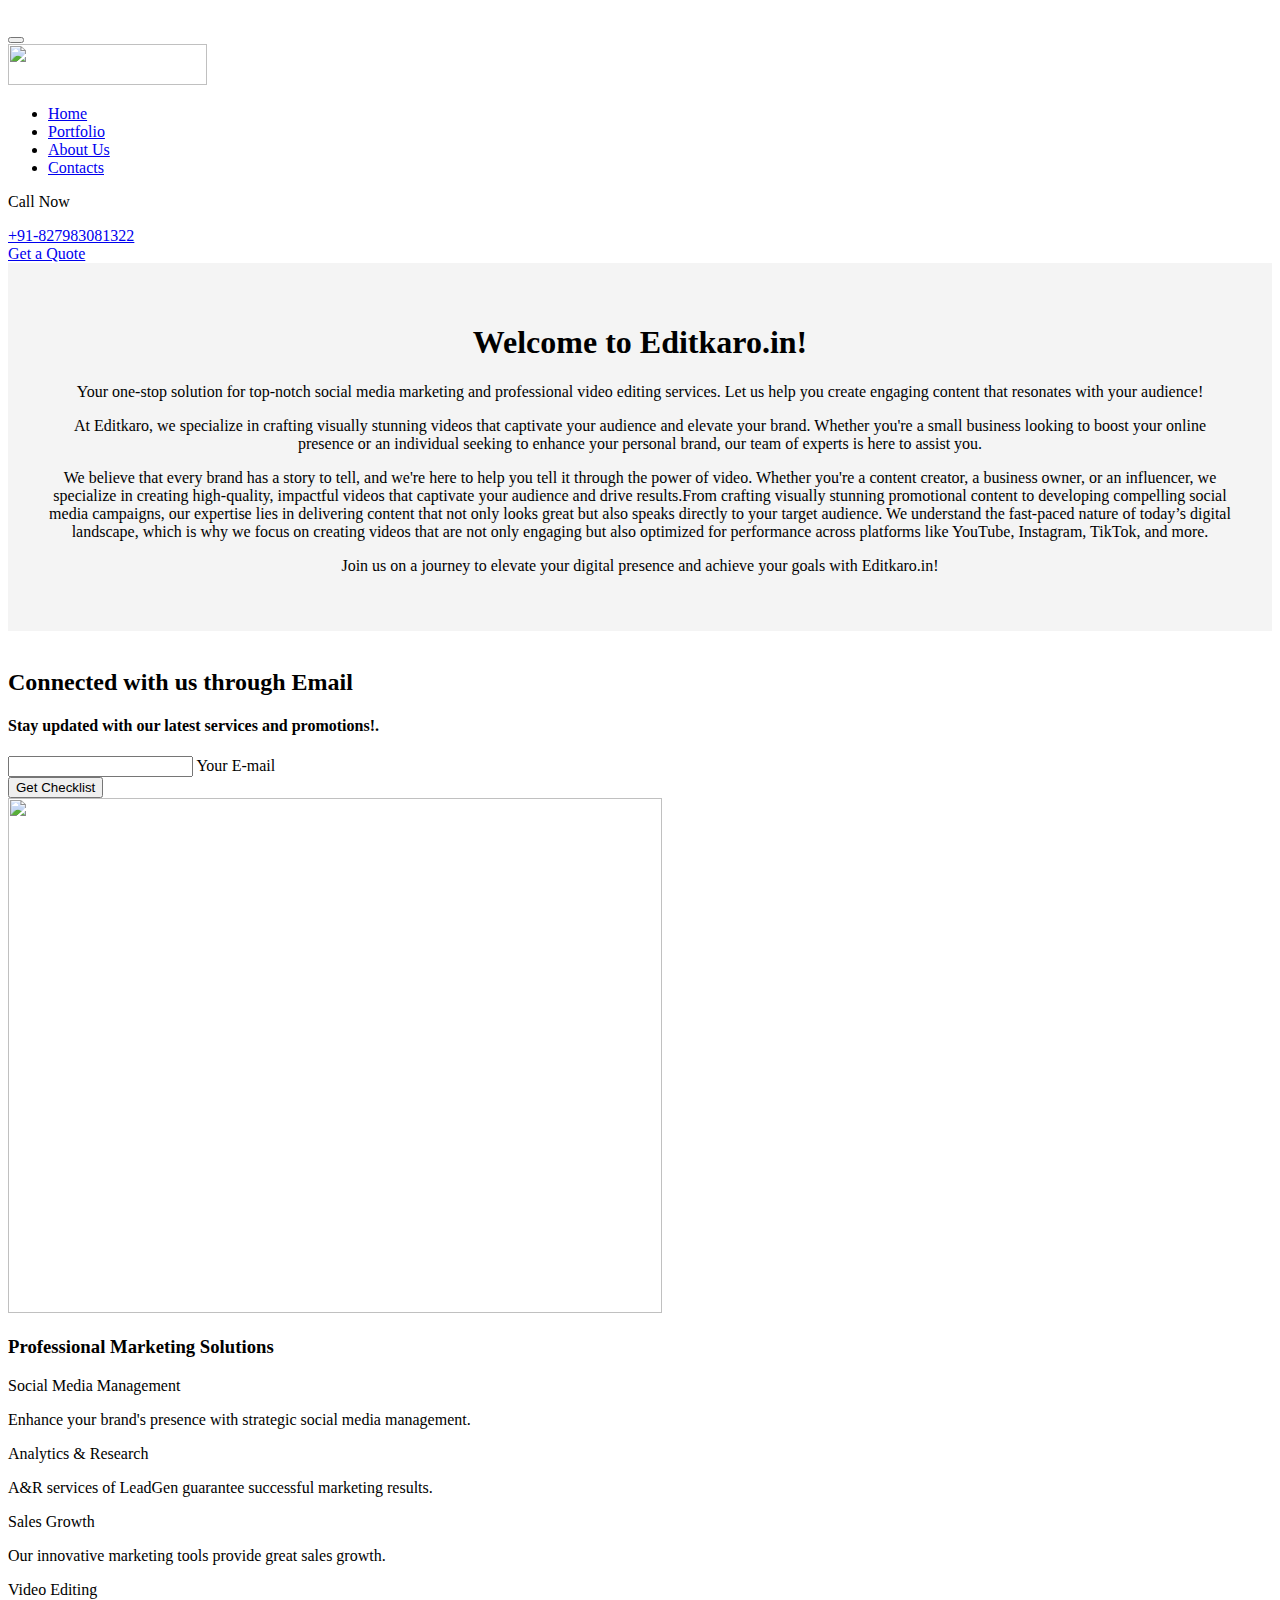
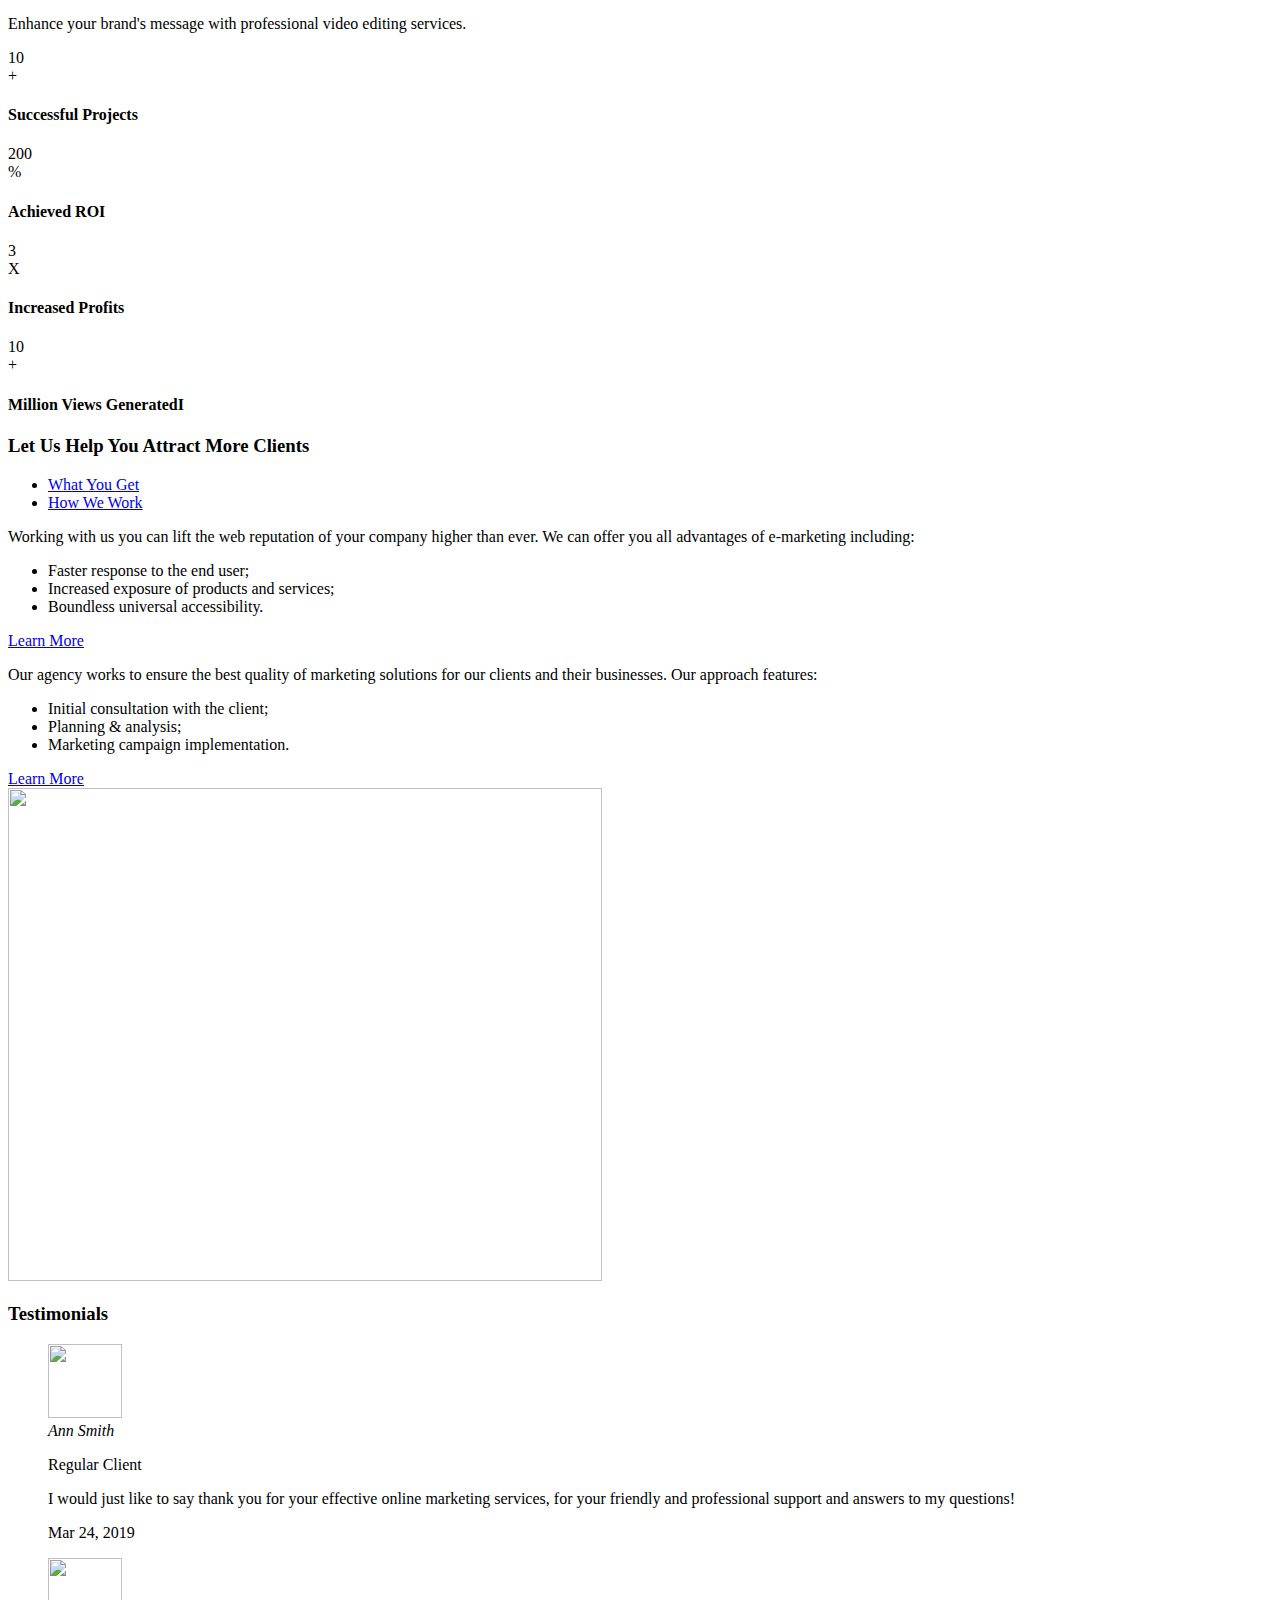
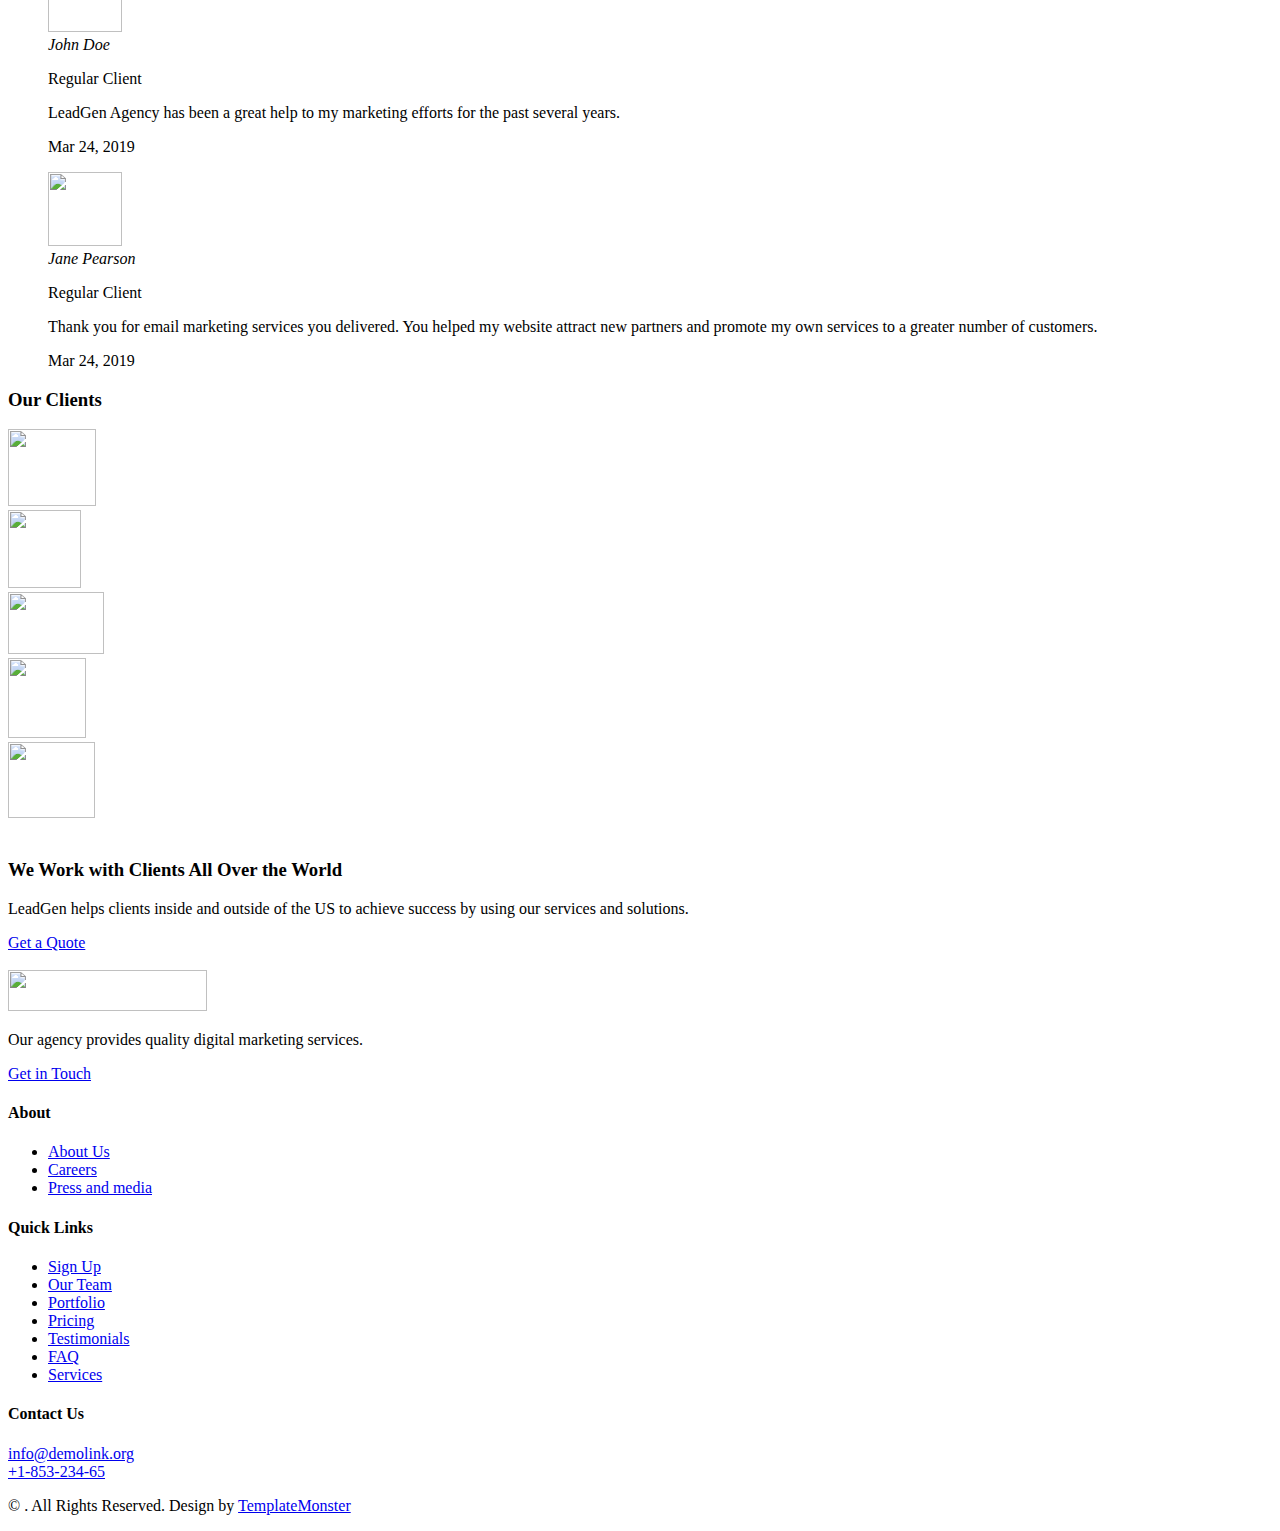
==== index.html @ f6b08104 "Add files via upload" ====
<!DOCTYPE html>
<html class="wide wow-animation" lang="en">
  <head>
    <title>Welcome!</title>
    <meta name="viewport" content="width=device-width, height=device-height initial-scale=1.0">
    <meta charset="utf-8">
    <meta http-equiv="X-UA-Compatible" content="IE=edge">
    <link rel="icon" href="images/favicon.ico" type="image/x-icon">
    <link rel="stylesheet" type="text/css" href="//fonts.googleapis.com/css?family=Open+Sans:300,400,500,600,700,800%7CPoppins:300,400,500,600,700%7CMuli:200,300,400,500">
    <link rel="stylesheet" href="css/bootstrap.css">
    <link rel="stylesheet" href="css/fonts.css">
    <link rel="stylesheet" href="css/style.css">
    <style>.ie-panel{display: none;background: #212121;padding: 10px 0;box-shadow: 3px 3px 5px 0 rgba(0,0,0,.3);clear: both;text-align:center;position: relative;z-index: 1;} html.ie-10 .ie-panel, html.lt-ie-10 .ie-panel {display: block;}</style>
  </head>
  <body>
    <div class="ie-panel"><a href="http://windows.microsoft.com/en-US/internet-explorer/"><img src="images/ie8-panel/warning_bar_0000_us.jpg" height="42" width="820" alt="You are using an outdated browser. For a faster, safer browsing experience, upgrade for free today."></a></div>
    <div class="preloader" id="loading">
      <div class="preloader-body">
        <div id="loading-center-object">
          <div class="object" id="object_four"></div>
          <div class="object" id="object_three"></div>
          <div class="object" id="object_two"></div>
          <div class="object" id="object_one"></div>
        </div>
      </div>
    </div>
    <div class="page">
      <!-- Page Header--><a class="banner banner-top" href="https://www.templatemonster.com/website-templates/monstroid2.html" target="_blank"><img src="images/monstroid.jpg" alt="" height="0"/></a>
      <header class="section page-header">
        <!-- RD Navbar-->
        <div class="rd-navbar-wrap">
          <nav class="rd-navbar rd-navbar-modern" data-layout="rd-navbar-fixed" data-sm-layout="rd-navbar-fixed" data-md-layout="rd-navbar-fixed" data-md-device-layout="rd-navbar-fixed" data-lg-layout="rd-navbar-fixed" data-lg-device-layout="rd-navbar-fixed" data-xl-layout="rd-navbar-static" data-xl-device-layout="rd-navbar-static" data-xxl-layout="rd-navbar-static" data-xxl-device-layout="rd-navbar-static" data-lg-stick-up-offset="10px" data-xl-stick-up-offset="10px" data-xxl-stick-up-offset="10px" data-lg-stick-up="true" data-xl-stick-up="true" data-xxl-stick-up="true">
            <div class="rd-navbar-main">
              <!-- RD Navbar Panel-->
              <div class="rd-navbar-panel">
                <!-- RD Navbar Toggle-->
                <button class="rd-navbar-toggle" data-rd-navbar-toggle=".rd-navbar-nav-wrap"><span></span></button>
                <!-- RD Navbar Brand-->
                <div class="rd-navbar-brand"> <a class="brand" href="index.html"><img src="images/logo-default-399x82.png" alt="" width="199" height="41"/></a></div>
              </div>
              <div class="rd-navbar-nav-wrap">
                <!-- RD Navbar Nav-->
                <ul class="rd-navbar-nav">
                  <li class="rd-nav-item active"><a class="rd-nav-link" href="index.html">Home</a>
                  </li>
                  <li class="rd-nav-item"><a class="rd-nav-link" href="portfolio.html">Portfolio</a>
                  </li>
                  <li class="rd-nav-item"><a class="rd-nav-link" href="about-us.html">About Us</a>
                  </li>
                  <li class="rd-nav-item"><a class="rd-nav-link" href="contacts.html">Contacts</a>
                  </li>
                </ul>
                <div class="rd-navbar-tel">
                  <p>Call Now</p><a href="tel:#">+91-827983081322</a>
                </div>
              </div>
              <div class="rd-navbar-element"><a class="button button-sm button-default-outline button-winona" href="#">Get a Quote</a>
              </div>
              <div class="rd-navbar-dummy"></div>
            </div>
          </nav>
        </div>
      </header>
      <!-- Introduction Section -->
<section id="introduction" style="padding: 40px; background-color: #f4f4f4; text-align: center;">
  <h1>Welcome to Editkaro.in!</h1>
  <p>Your one-stop solution for top-notch social media marketing and professional video editing services. Let us help you create engaging content that resonates with your audience!</p>
  <p>At Editkaro, we specialize in crafting visually stunning videos that captivate your audience and elevate your brand. Whether
     you're a small business looking to boost your online presence or an individual seeking to enhance your personal brand, our team of experts is
    here to assist you.</p>
  <p> We believe that every brand has a story to tell, and we're here to help you tell it through the power of video.
     Whether you're a content creator, a business owner, or an influencer, we specialize in creating high-quality, impactful
      videos that captivate your audience and drive results.From crafting visually stunning promotional content to developing
       compelling social media campaigns, our expertise lies in delivering content that not only looks great but also speaks 
       directly to your target audience. We understand the fast-paced nature of today’s digital landscape, which is why we
       focus on creating videos that are not only engaging but also optimized for performance across platforms like YouTube,
        Instagram, TikTok, and more.</p>
  <p>Join us on a journey to elevate your digital presence and achieve your goals with Editkaro.in!</p>
</section>
      <!-- FScreen-->
      <div class="layout-4">
        <div class="layout-4-item-right">
          <div class="box-custom-2 bg-accent">
            <div class="box-custom-2-bg bg-gray-900"><img class="map-image" src="images/world-map-light.svg" alt=""></div>
            <div class="box-custom-2-inner">
              <h2 class="wow fadeIn">Connected with us through Email</h2>
              <h4 class="text-default wow fadeIn" data-wow-delay=".2s">Stay updated with our latest services and promotions!.</h4>
              <form class="rd-form rd-mailform form-shadow block-11 ot50" data-form-output="form-output-global" data-form-type="subscribe" method="post" action="bat/rd-mailform.php">
                <div class="form-wrap">
                  <input class="form-input text-center" id="subscribe-form-email" type="email" name="email" data-constraints="@Email @Required">
                  <label class="form-label text-center" for="subscribe-form-email">Your E-mail</label>
                </div>
                <div class="form-button">
                  <button class="button button-block button-primary button-winona" type="submit">Get Checklist</button>
                </div>
              </form>
            </div>
          </div>
        </div>
        <div class="layout-4-item-left"><img src="images/home-01-654x515.png" alt="" width="654" height="515"/>
        </div>
      </div>
      <!-- Our Solutions-->
<section class="section section-lg bg-gray-100 text-center" id="solutions">
  <div class="container">
    <h3 class="wow fadeIn" data-wow-delay=".1s">Professional Marketing Solutions</h3>
    <div class="row justify-content-center">
      <div class="col-sm-6 col-lg-3 col-md-6 col-6 wow fadeIn" data-wow-delay=".1s">
        <!-- Box Modern-->
        <article class="box-modern" data-anime="circles-1">
          <div class="box-modern-media">
            <div class="box-modern-icon mdi mdi-comment-text"></div>
            <div class="box-modern-circle box-modern-circle-1"></div>
            <div class="box-modern-circle box-modern-circle-2"></div>
          </div>
          <p class="box-modern-title">Social Media Management</p>
          <div class="box-modern-text">
            <p>Enhance your brand's presence with strategic social media management.</p>
          </div>
        </article>
      </div>
      <div class="col-sm-6 col-lg-3 col-md-6 col-6 wow fadeIn" data-wow-delay=".2s">
        <!-- Box Modern-->
        <article class="box-modern" data-anime="circles-2">
          <div class="box-modern-media">
            <div class="box-modern-icon mdi mdi-chart-pie"></div>
            <div class="box-modern-circle box-modern-circle-1"></div>
            <div class="box-modern-circle box-modern-circle-2"></div>
          </div>
          <p class="box-modern-title">Analytics & Research</p>
          <div class="box-modern-text">
            <p>A&R services of LeadGen guarantee successful marketing results.</p>
          </div>
        </article>
      </div>
      <div class="col-sm-6 col-lg-3 col-md-6 col-6 wow fadeIn" data-wow-delay=".3s">
        <!-- Box Modern-->
        <article class="box-modern" data-anime="circles-1">
          <div class="box-modern-media">
            <div class="box-modern-icon mdi mdi-basket"></div>
            <div class="box-modern-circle box-modern-circle-1"></div>
            <div class="box-modern-circle box-modern-circle-2"></div>
          </div>
          <p class="box-modern-title">Sales Growth</p>
          <div class="box-modern-text">
            <p>Our innovative marketing tools provide great sales growth.</p>
          </div>
        </article>
      </div>
      <div class="col-sm-6 col-lg-3 col-md-6 col-6 wow fadeIn" data-wow-delay=".4s">
        <!-- Box Modern-->
        <article class="box-modern" data-anime="circles-3">
          <div class="box-modern-media">
            <div class="box-modern-icon mdi mdi-video"></div>
            <div class="box-modern-circle box-modern-circle-1"></div>
            <div class="box-modern-circle box-modern-circle-2"></div>
          </div>
          <p class="box-modern-title">Video Editing</p>
          <div class="box-modern-text">
            <p>Enhance your brand's message with professional video editing services.</p>
          </div>
        </article>
      </div>
    </div>
  </div>
</section>

      <!-- Counters-->
      <section class="section section-md text-center">
        <div class="container" >
          <div class="layout-bordered-1">
            <div class="layout-bordered-1-item">
              <!-- Counter Classic-->
              <article class="counter-classic">
                <div class="counter-classic-main">
                  <div class="counter">10</div><span class="small text-primary">+</span>
                </div>
                <h4 class="counter-classic-title">Successful Projects</h4>
              </article>
            </div>
            <div class="layout-bordered-1-item">
              <!-- Counter Classic-->
              <article class="counter-classic">
                <div class="counter-classic-main">
                  <div class="counter">200</div><span class="small text-primary">%</span>
                </div>
                <h4 class="counter-classic-title">Achieved ROI</h4>
              </article>
            </div>
            <div class="layout-bordered-1-item">
              <!-- Counter Classic-->
              <article class="counter-classic">
                <div class="counter-classic-main">
                  <div class="counter">3</div><span class="small text-primary">X</span>
                </div>
                <h4 class="counter-classic-title">Increased Profits</h4>
              </article>
            </div>
            <!-- Counter Classic-->
              <article class="counter-classic">
                <div class="counter-classic-main">
                  <div class="counter">10</div><span class="small text-primary">+</span>
                </div>
                <h4 class="counter-classic-title">Million Views GeneratedI</h4>
              </article>
            </div>
            <div class="layout-bordered-1-item">
          </div>
        </div>
      </section>

      <!-- What We Do-->
      <section class="section section-xl bg-gray-900" id="what-we-do">
        <div class="container">
          <div class="row row-50 justify-content-center justify-content-xl-between align-items-center">
            <div class="col-sm-10 col-lg-5">
              <h3>Let Us Help You Attract More Clients</h3>
              <!-- Bootstrap tabs-->
              <div class="tabs-custom tabs-horizontal tabs-line tabs-line_1 block-8" id="tabs-1">
                <!-- Nav tabs-->
                <ul class="nav nav-tabs">
                  <li class="nav-item" role="presentation"><a class="nav-link active" href="#tabs-1-1" data-toggle="tab"><span>What You Get</span></a></li>
                  <li class="nav-item" role="presentation"><a class="nav-link" href="#tabs-1-2" data-toggle="tab"><span>How We Work</span></a></li>
                </ul>
                <!-- Tab panes-->
                <div class="tab-content">
                  <div class="tab-pane fade show active" id="tabs-1-1">
                    <p class="big">Working with us you can lift the web reputation of your company higher than ever. We can offer you all advantages of e-marketing including:</p>
                    <ul class="list-marked list-marked_secondary">
                      <li>Faster response to the end user;</li>
                      <li>Increased exposure of products and services;</li>
                      <li>Boundless universal accessibility.</li>
                    </ul><a class="button button-default button-winona" href="#">Learn More</a>
                  </div>
                  <div class="tab-pane fade" id="tabs-1-2">
                    <p class="big">Our agency works to ensure the best quality of marketing solutions for our clients and their businesses. Our approach features:</p>
                    <ul class="list-marked list-marked_secondary">
                      <li>Initial consultation with the client;</li>
                      <li>Planning & analysis;</li>
                      <li>Marketing campaign implementation.</li>
                    </ul><a class="button button-default button-winona" href="#">Learn More</a>
                  </div>
                </div>
              </div>
            </div>
            <div class="col-sm-10 col-lg-7 wow fadeIn text-center" data-wow-delay=".2s"><img src="images/home-02-594x493.png" alt="" width="594" height="493"/>
            </div>
          </div>
        </div>
      </section>

      <!-- Testimonials-->
      <section class="section section-md-2 text-center bg-white" id="testimonials">
        <div class="container">
          <h3>Testimonials</h3>
          <!-- Isotope-->
          <div class="isotope-outer">
            <div class="row row-15 row-md-30 row-xl-40 isotope" data-isotope-layout="masonry">
              <div class="col-md-6 col-lg-4 isotope-item wow fadeInUpSmall">
                <!-- Quote Modern-->
                <blockquote class="quote-modern">
                  <div class="quote-modern-header">
                    <div class="quote-modern-info"><img class="quote-modern-avatar" src="images/testimonials-1-74x74.jpg" alt="" width="74" height="74"/>
                      <div class="quote-modern-info-main">
                        <cite class="quote-modern-cite">Ann Smith</cite>
                        <p class="quote-modern-position">Regular Client</p>
                      </div>
                    </div>
                  </div>
                  <div class="quote-modern-main">
                    <div class="quote-modern-text">
                      <p>I would just like to say thank you for your effective online marketing services, for your friendly and professional support and answers to my questions!</p>
                    </div>
                    <div class="quote-modern-meta"><a class="quote-modern-link icon mdi mdi-facebook" href="#"></a>
                      <time class="quote-modern-time" datetime="2019-03-24">Mar 24, 2019</time>
                    </div>
                  </div>
                </blockquote>
              </div>
              <div class="col-md-6 col-lg-4 isotope-item wow fadeInUpSmall" data-wow-delay=".1s">
                <!-- Quote Modern-->
                <blockquote class="quote-modern">
                  <div class="quote-modern-header">
                    <div class="quote-modern-info"><img class="quote-modern-avatar" src="images/testimonials-2-74x74.jpg" alt="" width="74" height="74"/>
                      <div class="quote-modern-info-main">
                        <cite class="quote-modern-cite">John Doe</cite>
                        <p class="quote-modern-position">Regular Client</p>
                      </div>
                    </div>
                  </div>
                  <div class="quote-modern-main">
                    <div class="quote-modern-text">
                      <p>LeadGen Agency has been a great help to my marketing efforts for the past several years.</p>
                    </div>
                    <div class="quote-modern-meta"><a class="quote-modern-link icon mdi mdi-facebook" href="#"></a>
                      <time class="quote-modern-time" datetime="2019-03-24">Mar 24, 2019</time>
                    </div>
                  </div>
                </blockquote>
              </div>
              <div class="col-md-6 col-lg-4 isotope-item wow fadeInUpSmall" data-wow-delay=".3s">
                <!-- Quote Modern-->
                <blockquote class="quote-modern">
                  <div class="quote-modern-header">
                    <div class="quote-modern-info"><img class="quote-modern-avatar" src="images/testimonials-3-74x74.jpg" alt="" width="74" height="74"/>
                      <div class="quote-modern-info-main">
                        <cite class="quote-modern-cite">Jane Pearson</cite>
                        <p class="quote-modern-position">Regular Client</p>
                      </div>
                    </div>
                  </div>
                  <div class="quote-modern-main">
                    <div class="quote-modern-text">
                      <p>Thank you for email marketing services you delivered. You helped my website attract new partners and promote my own services to a greater number of customers.</p>
                    </div>
                    <div class="quote-modern-meta"><a class="quote-modern-link icon mdi mdi-facebook" href="#"></a>
                      <time class="quote-modern-time" datetime="2019-03-24">Mar 24, 2019</time>
                    </div>
                  </div>
                </blockquote>
              </div>
            </div>
          </div>
        </div>
      </section>

      <!-- Our Clients-->
      <section class="section section-xxl text-center bg-white" id="clients">
        <div class="container">
          <h3>Our Clients</h3>
          <!-- Owl Carousel-->
          <div class="owl-carousel owl-carousel-centered" data-items="2" data-sm-items="3" data-md-items="4" data-lg-items="5" data-dots="true" data-nav="false" data-stage-padding="0" data-loop="true" data-margin="30" data-mouse-drag="false">
            <div class="wow clipInLeft"><a class="link-image-1" href="#"><img src="images/investor-1-88x77.png" alt="" width="88" height="77"/></a></div>
            <div class="wow clipInLeft" data-wow-delay=".1s"><a class="link-image-1" href="#"><img src="images/investor-2-73x78.png" alt="" width="73" height="78"/></a></div>
            <div class="wow clipInLeft" data-wow-delay=".2s"><a class="link-image-1" href="#"><img src="images/investor-3-96x62.png" alt="" width="96" height="62"/></a></div>
            <div class="wow clipInLeft" data-wow-delay=".3s"><a class="link-image-1" href="#"><img src="images/investor-4-78x80.png" alt="" width="78" height="80"/></a></div>
            <div class="wow clipInLeft" data-wow-delay=".4s"><a class="link-image-1" href="#"><img src="images/investor-5-87x76.png" alt="" width="87" height="76"/></a></div>
          </div>
        </div>
      </section>

      <!-- CTA-->
      <section class="section section-sm bg-image bg-accent" id="download">
        <div class="container">
          <div class="row row-50justify-content-center justify-content-lg-start align-items-center">
            <div class="col-lg-7 wow fadeIn" data-wow-delay=".3s">
              <div class="map">
                <div class="map-inner"><img class="map-image" src="images/world-map-light.svg" alt=""></div>
              </div>
            </div>
            <div class="col-md-10 col-lg-5">
              <h3 class="wow clipInLeft" data-wow-delay=".1s">We Work with Clients All Over the World</h3>
              <p class="big wow clipInLeft" data-wow-delay=".2s">LeadGen helps clients inside and outside of the US to achieve success by using our services and solutions.</p><a class="button button-primary button-winona button-shadow" href="#">Get a Quote</a>
            </div>
          </div>
        </div>
      </section>

      <!-- Page Footer--><a class="banner" href="https://www.templatemonster.com/website-templates/monstroid2.html" target="_blank"><img src="images/monstroid_big.jpg" alt="" height="0"/></a>
      <footer class="section footer-classic">
        <div class="footer-classic-main">
          <div class="container">
            <div class="row row-50 justify-content-lg-between">
              <div class="col-sm-7 col-lg-3 col-xl-2"><a class="brand" href="index.html"><img src="images/logo-default-399x82.png" alt="" width="199" height="41"/></a>
                <p><span style="max-width: 250px;">Our agency provides quality digital marketing services.</span></p><a class="button button-sm button-default-outline button-winona" href="#">Get in Touch</a>
              </div>
              <div class="col-sm-5 col-lg-3 col-xl-2">
                <h4 class="footer-classic-title">About</h4>
                <ul class="list footer-classic-list">
                  <li><a href="about-us.html">About Us</a></li>
                  <li><a href="#">Careers</a></li>
                  <li><a href="#">Press and media</a></li>
                </ul>
              </div>
              <div class="col-sm-7 col-lg-5 col-xl-3">
                <h4 class="footer-classic-title">Quick Links</h4>
                <ul class="list footer-classic-list footer-classic-list_2-cols">
                  <li><a href="#">Sign Up</a></li>
                  <li><a href="#">Our Team</a></li>
                  <li class="rd-nav-item"><a class="rd-nav-link" href="portfolio.html">Portfolio</a>
                  </li>
                  <li><a href="#">Pricing</a></li>
                  <li><a href="#">Testimonials</a></li>
                  <li><a href="#">FAQ</a></li>
                  <li><a href="#">Services</a></li>
                </ul>
              </div>
              <div class="col-sm-5 col-lg-9 col-xl-2">
                <h4 class="footer-classic-title">Contact Us</h4>
                <div class="row row-20 row-sm-35">
                  <div class="col-6 col-sm-12 col-lg-8 col-xl-12">
                    <div class="row row-10 text-default">
                      <div class="col-lg-6 col-xl-12"><a href="mailto:#">info@demolink.org</a></div>
                      <div class="col-lg-6 col-xl-12"><a class="big" href="tel:#">+1-853-234-65</a></div>
                    </div>
                  </div>
                  <div class="col-6 col-sm-12 col-lg-4 col-xl-12 text-right text-sm-left">
                    <div class="group group-xs"><a class="link link-social-1 mdi mdi-twitter" href="#"></a><a class="link link-social-1 mdi mdi-facebook" href="#"></a><a class="link link-social-1 mdi mdi-instagram" href="#"></a></div>
                  </div>
                </div>
              </div>
            </div>
          </div>
        </div>
        <div class="footer-classic-aside">
          <div class="container">
            <p class="rights"><span>&copy;&nbsp;</span><span class="copyright-year"></span>. All Rights Reserved. Design by <a href="https://www.templatemonster.com">TemplateMonster</a></p>
          </div>
        </div>
      </footer>
    </div>
    <div class="snackbars" id="form-output-global"></div>
    <script src="js/core.min.js"></script>
    <script src="js/script1.js"></script>
  </body>
</html>
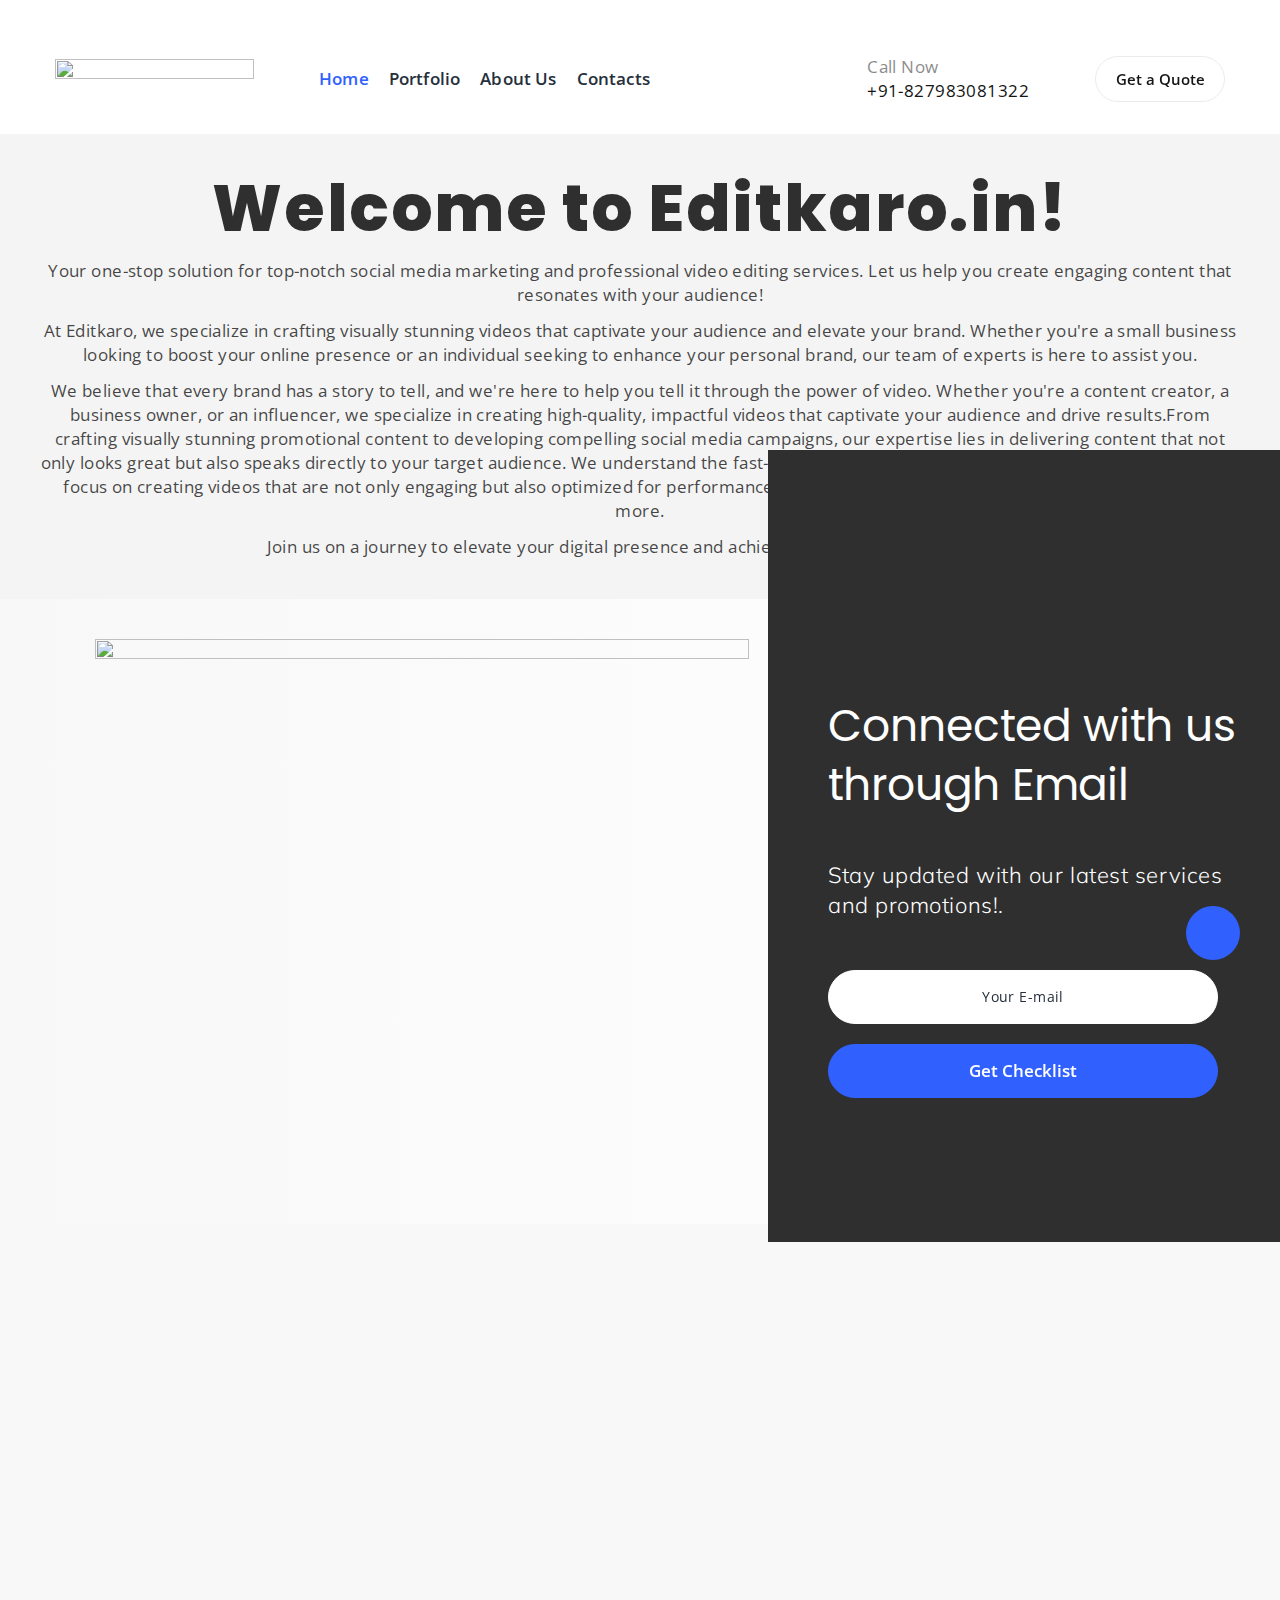
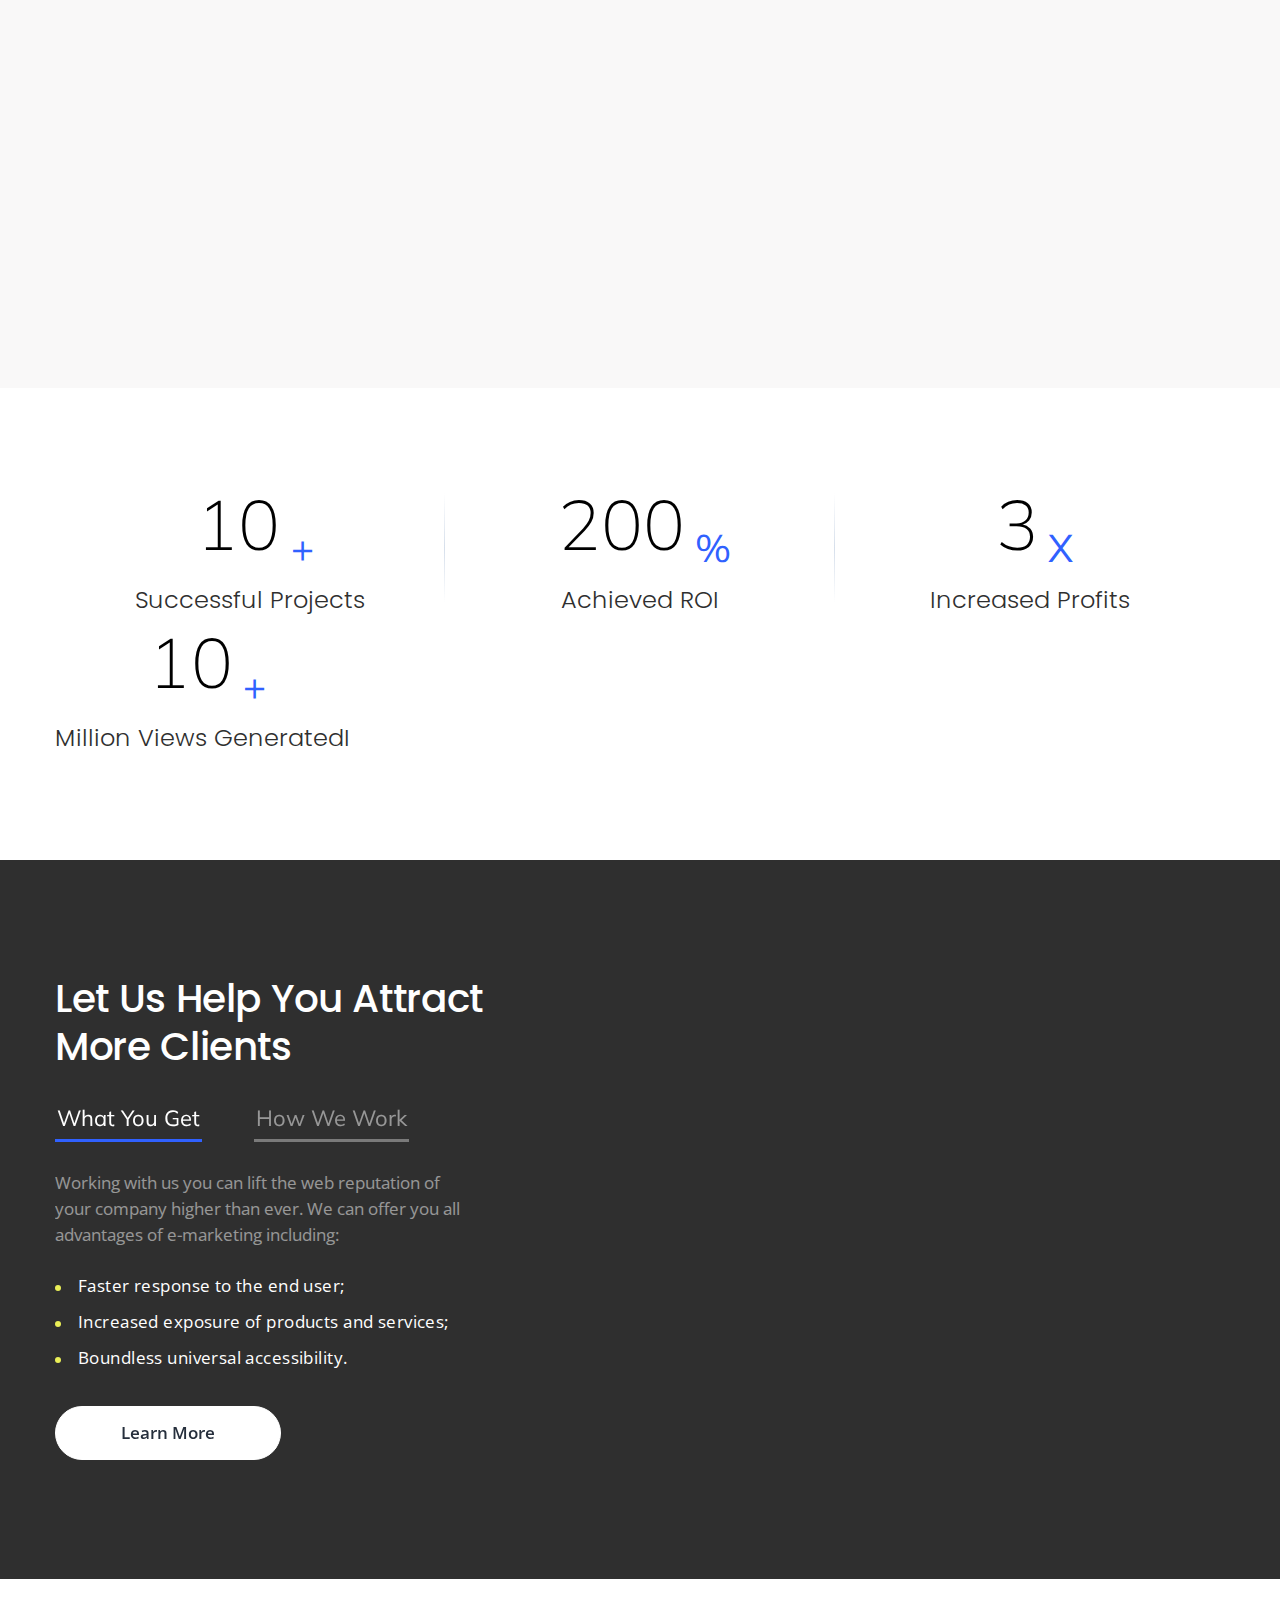
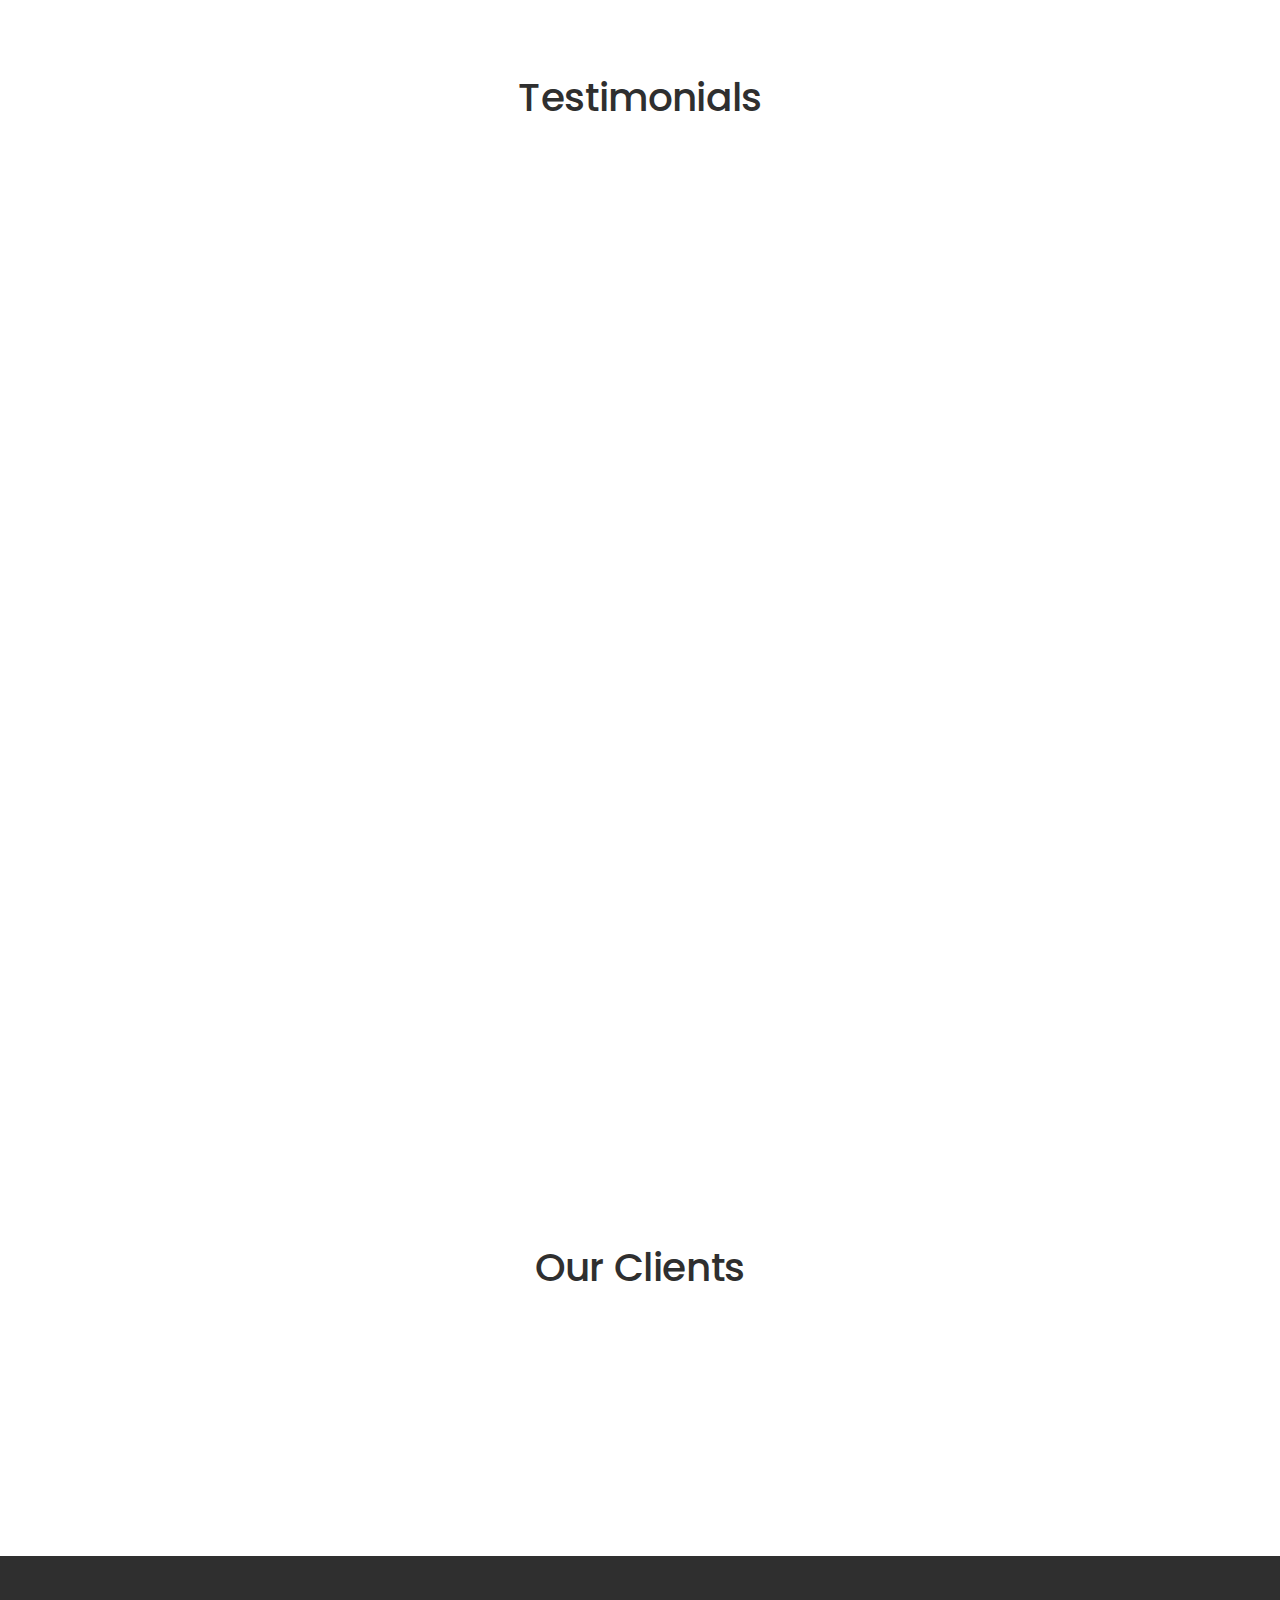
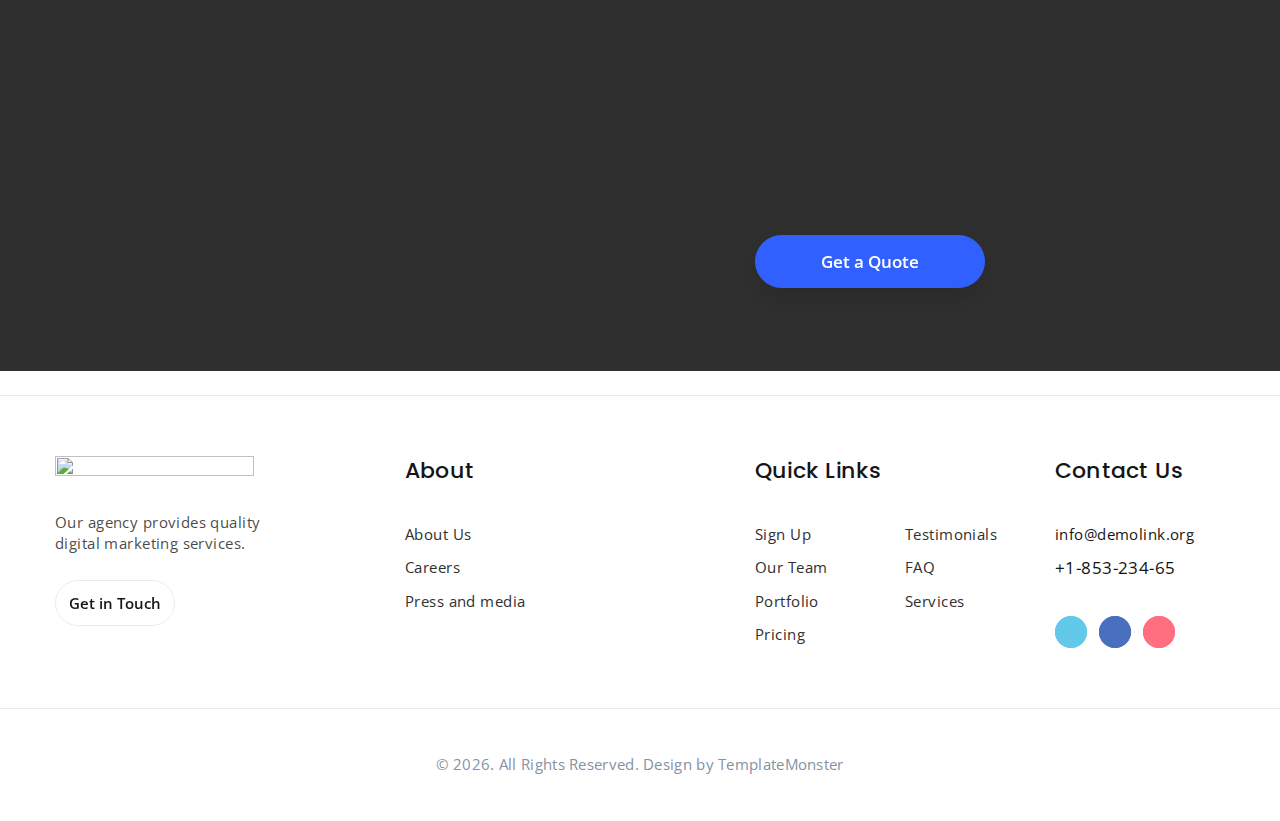
==== commit a2d46491: "Update index.html" ====
--- a/index.html
+++ b/index.html
@@ -7,9 +7,9 @@
     <meta http-equiv="X-UA-Compatible" content="IE=edge">
     <link rel="icon" href="images/favicon.ico" type="image/x-icon">
     <link rel="stylesheet" type="text/css" href="//fonts.googleapis.com/css?family=Open+Sans:300,400,500,600,700,800%7CPoppins:300,400,500,600,700%7CMuli:200,300,400,500">
-    <link rel="stylesheet" href="css/bootstrap.css">
-    <link rel="stylesheet" href="css/fonts.css">
-    <link rel="stylesheet" href="css/style.css">
+    <link rel="stylesheet" href="bootstrap.css">
+    <link rel="stylesheet" href="fonts.css">
+    <link rel="stylesheet" href="style.css">
     <style>.ie-panel{display: none;background: #212121;padding: 10px 0;box-shadow: 3px 3px 5px 0 rgba(0,0,0,.3);clear: both;text-align:center;position: relative;z-index: 1;} html.ie-10 .ie-panel, html.lt-ie-10 .ie-panel {display: block;}</style>
   </head>
   <body>
@@ -410,7 +410,7 @@
       </footer>
     </div>
     <div class="snackbars" id="form-output-global"></div>
-    <script src="js/core.min.js"></script>
-    <script src="js/script1.js"></script>
+    <script src="core.min.js"></script>
+    <script src="script_major.js"></script>
   </body>
-</html>+</html>
--- a/fonts.css
+++ b/fonts.css
@@ -0,0 +1,12967 @@
+/*
+* Fonts
+*/
+/*
+* Font Awesome Icons 4.7.0
+*/
+@font-face {
+	font-family: 'FontAwesome';
+	src: url("../fonts/fontawesome-webfont.eot?v=4.7.0");
+	src: url("../fonts/fontawesome-webfont.eot?#iefix&v=4.7.0") format("embedded-opentype"), url("../fonts/fontawesome-webfont.woff2?v=4.7.0") format("woff2"), url("../fonts/fontawesome-webfont.woff?v=4.7.0") format("woff"), url("../fonts/fontawesome-webfont.ttf?v=4.7.0") format("truetype"), url("../fonts/fontawesome-webfont.svg?v=4.7.0#fontawesomeregular") format("svg");
+	font-weight: normal;
+	font-style: normal;
+}
+
+.fa {
+	display: inline-block;
+	font-family: 'FontAwesome';
+	font-size: inherit;
+	text-rendering: auto;
+	-webkit-font-smoothing: antialiased;
+	-moz-osx-font-smoothing: grayscale;
+}
+
+[class*='fa-']:before {
+	font-weight: 400;
+	font-family: 'FontAwesome';
+}
+
+/* makes the font 33% larger relative to the icon container */
+.fa-lg {
+	font-size: 1.33333333em;
+	line-height: 0.75em;
+	vertical-align: -15%;
+}
+
+.fa-2x {
+	font-size: 2em;
+}
+
+.fa-3x {
+	font-size: 3em;
+}
+
+.fa-4x {
+	font-size: 4em;
+}
+
+.fa-5x {
+	font-size: 5em;
+}
+
+.fa-fw {
+	width: 1.28571429em;
+	text-align: center;
+}
+
+.fa-ul {
+	padding-left: 0;
+	margin-left: 2.14285714em;
+	list-style-type: none;
+}
+
+.fa-ul > li {
+	position: relative;
+}
+
+.fa-li {
+	position: absolute;
+	left: -2.14285714em;
+	width: 2.14285714em;
+	top: 0.14285714em;
+	text-align: center;
+}
+
+.fa-li.fa-lg {
+	left: -1.85714286em;
+}
+
+.fa-border {
+	padding: .2em .25em .15em;
+	border: solid 0.08em #eeeeee;
+	border-radius: .1em;
+}
+
+.fa-pull-left {
+	float: left;
+}
+
+.fa-pull-right {
+	float: right;
+}
+
+.fa.fa-pull-left {
+	margin-right: .3em;
+}
+
+.fa.fa-pull-right {
+	margin-left: .3em;
+}
+
+/* Deprecated as of 4.4.0 */
+.pull-right {
+	float: right;
+}
+
+.pull-left {
+	float: left;
+}
+
+.fa.pull-left {
+	margin-right: .3em;
+}
+
+.fa.pull-right {
+	margin-left: .3em;
+}
+
+.fa-spin {
+	-webkit-animation: fa-spin 2s infinite linear;
+	animation: fa-spin 2s infinite linear;
+}
+
+.fa-pulse {
+	-webkit-animation: fa-spin 1s infinite steps(8);
+	animation: fa-spin 1s infinite steps(8);
+}
+
+@-webkit-keyframes fa-spin {
+	0% {
+		-webkit-transform: rotate(0deg);
+		transform: rotate(0deg);
+	}
+	100% {
+		-webkit-transform: rotate(359deg);
+		transform: rotate(359deg);
+	}
+}
+
+@keyframes fa-spin {
+	0% {
+		-webkit-transform: rotate(0deg);
+		transform: rotate(0deg);
+	}
+	100% {
+		-webkit-transform: rotate(359deg);
+		transform: rotate(359deg);
+	}
+}
+
+.fa-rotate-90 {
+	-ms-filter: "progid:DXImageTransform.Microsoft.BasicImage(rotation=1)";
+	-webkit-transform: rotate(90deg);
+	-ms-transform: rotate(90deg);
+	transform: rotate(90deg);
+}
+
+.fa-rotate-180 {
+	-ms-filter: "progid:DXImageTransform.Microsoft.BasicImage(rotation=2)";
+	-webkit-transform: rotate(180deg);
+	-ms-transform: rotate(180deg);
+	transform: rotate(180deg);
+}
+
+.fa-rotate-270 {
+	-ms-filter: "progid:DXImageTransform.Microsoft.BasicImage(rotation=3)";
+	-webkit-transform: rotate(270deg);
+	-ms-transform: rotate(270deg);
+	transform: rotate(270deg);
+}
+
+.fa-flip-horizontal {
+	-ms-filter: "progid:DXImageTransform.Microsoft.BasicImage(rotation=0, mirror=1)";
+	-webkit-transform: scale(-1, 1);
+	-ms-transform: scale(-1, 1);
+	transform: scale(-1, 1);
+}
+
+.fa-flip-vertical {
+	-ms-filter: "progid:DXImageTransform.Microsoft.BasicImage(rotation=2, mirror=1)";
+	-webkit-transform: scale(1, -1);
+	-ms-transform: scale(1, -1);
+	transform: scale(1, -1);
+}
+
+:root .fa-rotate-90,
+:root .fa-rotate-180,
+:root .fa-rotate-270,
+:root .fa-flip-horizontal,
+:root .fa-flip-vertical {
+	filter: none;
+}
+
+.fa-stack {
+	position: relative;
+	display: inline-block;
+	width: 2em;
+	height: 2em;
+	line-height: 2em;
+	vertical-align: middle;
+}
+
+.fa-stack-1x,
+.fa-stack-2x {
+	position: absolute;
+	left: 0;
+	width: 100%;
+	text-align: center;
+}
+
+.fa-stack-1x {
+	line-height: inherit;
+}
+
+.fa-stack-2x {
+	font-size: 2em;
+}
+
+.fa-inverse {
+	color: #ffffff;
+}
+
+/* Font Awesome uses the Unicode Private Use Area (PUA) to ensure screen
+   readers do not read off random characters that represent icons */
+.fa-glass:before {
+	content: "\f000";
+}
+
+.fa-music:before {
+	content: "\f001";
+}
+
+.fa-search:before {
+	content: "\f002";
+}
+
+.fa-envelope-o:before {
+	content: "\f003";
+}
+
+.fa-heart:before {
+	content: "\f004";
+}
+
+.fa-star:before {
+	content: "\f005";
+}
+
+.fa-star-o:before {
+	content: "\f006";
+}
+
+.fa-user:before {
+	content: "\f007";
+}
+
+.fa-film:before {
+	content: "\f008";
+}
+
+.fa-th-large:before {
+	content: "\f009";
+}
+
+.fa-th:before {
+	content: "\f00a";
+}
+
+.fa-th-list:before {
+	content: "\f00b";
+}
+
+.fa-check:before {
+	content: "\f00c";
+}
+
+.fa-remove:before,
+.fa-close:before,
+.fa-times:before {
+	content: "\f00d";
+}
+
+.fa-search-plus:before {
+	content: "\f00e";
+}
+
+.fa-search-minus:before {
+	content: "\f010";
+}
+
+.fa-power-off:before {
+	content: "\f011";
+}
+
+.fa-signal:before {
+	content: "\f012";
+}
+
+.fa-gear:before,
+.fa-cog:before {
+	content: "\f013";
+}
+
+.fa-trash-o:before {
+	content: "\f014";
+}
+
+.fa-home:before {
+	content: "\f015";
+}
+
+.fa-file-o:before {
+	content: "\f016";
+}
+
+.fa-clock-o:before {
+	content: "\f017";
+}
+
+.fa-road:before {
+	content: "\f018";
+}
+
+.fa-download:before {
+	content: "\f019";
+}
+
+.fa-arrow-circle-o-down:before {
+	content: "\f01a";
+}
+
+.fa-arrow-circle-o-up:before {
+	content: "\f01b";
+}
+
+.fa-inbox:before {
+	content: "\f01c";
+}
+
+.fa-play-circle-o:before {
+	content: "\f01d";
+}
+
+.fa-rotate-right:before,
+.fa-repeat:before {
+	content: "\f01e";
+}
+
+.fa-refresh:before {
+	content: "\f021";
+}
+
+.fa-list-alt:before {
+	content: "\f022";
+}
+
+.fa-lock:before {
+	content: "\f023";
+}
+
+.fa-flag:before {
+	content: "\f024";
+}
+
+.fa-headphones:before {
+	content: "\f025";
+}
+
+.fa-volume-off:before {
+	content: "\f026";
+}
+
+.fa-volume-down:before {
+	content: "\f027";
+}
+
+.fa-volume-up:before {
+	content: "\f028";
+}
+
+.fa-qrcode:before {
+	content: "\f029";
+}
+
+.fa-barcode:before {
+	content: "\f02a";
+}
+
+.fa-tag:before {
+	content: "\f02b";
+}
+
+.fa-tags:before {
+	content: "\f02c";
+}
+
+.fa-book:before {
+	content: "\f02d";
+}
+
+.fa-bookmark:before {
+	content: "\f02e";
+}
+
+.fa-print:before {
+	content: "\f02f";
+}
+
+.fa-camera:before {
+	content: "\f030";
+}
+
+.fa-font:before {
+	content: "\f031";
+}
+
+.fa-bold:before {
+	content: "\f032";
+}
+
+.fa-italic:before {
+	content: "\f033";
+}
+
+.fa-text-height:before {
+	content: "\f034";
+}
+
+.fa-text-width:before {
+	content: "\f035";
+}
+
+.fa-align-left:before {
+	content: "\f036";
+}
+
+.fa-align-center:before {
+	content: "\f037";
+}
+
+.fa-align-right:before {
+	content: "\f038";
+}
+
+.fa-align-justify:before {
+	content: "\f039";
+}
+
+.fa-list:before {
+	content: "\f03a";
+}
+
+.fa-dedent:before,
+.fa-outdent:before {
+	content: "\f03b";
+}
+
+.fa-indent:before {
+	content: "\f03c";
+}
+
+.fa-video-camera:before {
+	content: "\f03d";
+}
+
+.fa-photo:before,
+.fa-image:before,
+.fa-picture-o:before {
+	content: "\f03e";
+}
+
+.fa-pencil:before {
+	content: "\f040";
+}
+
+.fa-map-marker:before {
+	content: "\f041";
+}
+
+.fa-adjust:before {
+	content: "\f042";
+}
+
+.fa-tint:before {
+	content: "\f043";
+}
+
+.fa-edit:before,
+.fa-pencil-square-o:before {
+	content: "\f044";
+}
+
+.fa-share-square-o:before {
+	content: "\f045";
+}
+
+.fa-check-square-o:before {
+	content: "\f046";
+}
+
+.fa-arrows:before {
+	content: "\f047";
+}
+
+.fa-step-backward:before {
+	content: "\f048";
+}
+
+.fa-fast-backward:before {
+	content: "\f049";
+}
+
+.fa-backward:before {
+	content: "\f04a";
+}
+
+.fa-play:before {
+	content: "\f04b";
+}
+
+.fa-pause:before {
+	content: "\f04c";
+}
+
+.fa-stop:before {
+	content: "\f04d";
+}
+
+.fa-forward:before {
+	content: "\f04e";
+}
+
+.fa-fast-forward:before {
+	content: "\f050";
+}
+
+.fa-step-forward:before {
+	content: "\f051";
+}
+
+.fa-eject:before {
+	content: "\f052";
+}
+
+.fa-chevron-left:before {
+	content: "\f053";
+}
+
+.fa-chevron-right:before {
+	content: "\f054";
+}
+
+.fa-plus-circle:before {
+	content: "\f055";
+}
+
+.fa-minus-circle:before {
+	content: "\f056";
+}
+
+.fa-times-circle:before {
+	content: "\f057";
+}
+
+.fa-check-circle:before {
+	content: "\f058";
+}
+
+.fa-question-circle:before {
+	content: "\f059";
+}
+
+.fa-info-circle:before {
+	content: "\f05a";
+}
+
+.fa-crosshairs:before {
+	content: "\f05b";
+}
+
+.fa-times-circle-o:before {
+	content: "\f05c";
+}
+
+.fa-check-circle-o:before {
+	content: "\f05d";
+}
+
+.fa-ban:before {
+	content: "\f05e";
+}
+
+.fa-arrow-left:before {
+	content: "\f060";
+}
+
+.fa-arrow-right:before {
+	content: "\f061";
+}
+
+.fa-arrow-up:before {
+	content: "\f062";
+}
+
+.fa-arrow-down:before {
+	content: "\f063";
+}
+
+.fa-mail-forward:before,
+.fa-share:before {
+	content: "\f064";
+}
+
+.fa-expand:before {
+	content: "\f065";
+}
+
+.fa-compress:before {
+	content: "\f066";
+}
+
+.fa-plus:before {
+	content: "\f067";
+}
+
+.fa-minus:before {
+	content: "\f068";
+}
+
+.fa-asterisk:before {
+	content: "\f069";
+}
+
+.fa-exclamation-circle:before {
+	content: "\f06a";
+}
+
+.fa-gift:before {
+	content: "\f06b";
+}
+
+.fa-leaf:before {
+	content: "\f06c";
+}
+
+.fa-fire:before {
+	content: "\f06d";
+}
+
+.fa-eye:before {
+	content: "\f06e";
+}
+
+.fa-eye-slash:before {
+	content: "\f070";
+}
+
+.fa-warning:before,
+.fa-exclamation-triangle:before {
+	content: "\f071";
+}
+
+.fa-plane:before {
+	content: "\f072";
+}
+
+.fa-calendar:before {
+	content: "\f073";
+}
+
+.fa-random:before {
+	content: "\f074";
+}
+
+.fa-comment:before {
+	content: "\f075";
+}
+
+.fa-magnet:before {
+	content: "\f076";
+}
+
+.fa-chevron-up:before {
+	content: "\f077";
+}
+
+.fa-chevron-down:before {
+	content: "\f078";
+}
+
+.fa-retweet:before {
+	content: "\f079";
+}
+
+.fa-shopping-cart:before {
+	content: "\f07a";
+}
+
+.fa-folder:before {
+	content: "\f07b";
+}
+
+.fa-folder-open:before {
+	content: "\f07c";
+}
+
+.fa-arrows-v:before {
+	content: "\f07d";
+}
+
+.fa-arrows-h:before {
+	content: "\f07e";
+}
+
+.fa-bar-chart-o:before,
+.fa-bar-chart:before {
+	content: "\f080";
+}
+
+.fa-twitter-square:before {
+	content: "\f081";
+}
+
+.fa-facebook-square:before {
+	content: "\f082";
+}
+
+.fa-camera-retro:before {
+	content: "\f083";
+}
+
+.fa-key:before {
+	content: "\f084";
+}
+
+.fa-gears:before,
+.fa-cogs:before {
+	content: "\f085";
+}
+
+.fa-comments:before {
+	content: "\f086";
+}
+
+.fa-thumbs-o-up:before {
+	content: "\f087";
+}
+
+.fa-thumbs-o-down:before {
+	content: "\f088";
+}
+
+.fa-star-half:before {
+	content: "\f089";
+}
+
+.fa-heart-o:before {
+	content: "\f08a";
+}
+
+.fa-sign-out:before {
+	content: "\f08b";
+}
+
+.fa-linkedin-square:before {
+	content: "\f08c";
+}
+
+.fa-thumb-tack:before {
+	content: "\f08d";
+}
+
+.fa-external-link:before {
+	content: "\f08e";
+}
+
+.fa-sign-in:before {
+	content: "\f090";
+}
+
+.fa-trophy:before {
+	content: "\f091";
+}
+
+.fa-github-square:before {
+	content: "\f092";
+}
+
+.fa-upload:before {
+	content: "\f093";
+}
+
+.fa-lemon-o:before {
+	content: "\f094";
+}
+
+.fa-phone:before {
+	content: "\f095";
+}
+
+.fa-square-o:before {
+	content: "\f096";
+}
+
+.fa-bookmark-o:before {
+	content: "\f097";
+}
+
+.fa-phone-square:before {
+	content: "\f098";
+}
+
+.fa-twitter:before {
+	content: "\f099";
+}
+
+.fa-facebook-f:before,
+.fa-facebook:before {
+	content: "\f09a";
+}
+
+.fa-github:before {
+	content: "\f09b";
+}
+
+.fa-unlock:before {
+	content: "\f09c";
+}
+
+.fa-credit-card:before {
+	content: "\f09d";
+}
+
+.fa-feed:before,
+.fa-rss:before {
+	content: "\f09e";
+}
+
+.fa-hdd-o:before {
+	content: "\f0a0";
+}
+
+.fa-bullhorn:before {
+	content: "\f0a1";
+}
+
+.fa-bell:before {
+	content: "\f0f3";
+}
+
+.fa-certificate:before {
+	content: "\f0a3";
+}
+
+.fa-hand-o-right:before {
+	content: "\f0a4";
+}
+
+.fa-hand-o-left:before {
+	content: "\f0a5";
+}
+
+.fa-hand-o-up:before {
+	content: "\f0a6";
+}
+
+.fa-hand-o-down:before {
+	content: "\f0a7";
+}
+
+.fa-arrow-circle-left:before {
+	content: "\f0a8";
+}
+
+.fa-arrow-circle-right:before {
+	content: "\f0a9";
+}
+
+.fa-arrow-circle-up:before {
+	content: "\f0aa";
+}
+
+.fa-arrow-circle-down:before {
+	content: "\f0ab";
+}
+
+.fa-globe:before {
+	content: "\f0ac";
+}
+
+.fa-wrench:before {
+	content: "\f0ad";
+}
+
+.fa-tasks:before {
+	content: "\f0ae";
+}
+
+.fa-filter:before {
+	content: "\f0b0";
+}
+
+.fa-briefcase:before {
+	content: "\f0b1";
+}
+
+.fa-arrows-alt:before {
+	content: "\f0b2";
+}
+
+.fa-group:before,
+.fa-users:before {
+	content: "\f0c0";
+}
+
+.fa-chain:before,
+.fa-link:before {
+	content: "\f0c1";
+}
+
+.fa-cloud:before {
+	content: "\f0c2";
+}
+
+.fa-flask:before {
+	content: "\f0c3";
+}
+
+.fa-cut:before,
+.fa-scissors:before {
+	content: "\f0c4";
+}
+
+.fa-copy:before,
+.fa-files-o:before {
+	content: "\f0c5";
+}
+
+.fa-paperclip:before {
+	content: "\f0c6";
+}
+
+.fa-save:before,
+.fa-floppy-o:before {
+	content: "\f0c7";
+}
+
+.fa-square:before {
+	content: "\f0c8";
+}
+
+.fa-navicon:before,
+.fa-reorder:before,
+.fa-bars:before {
+	content: "\f0c9";
+}
+
+.fa-list-ul:before {
+	content: "\f0ca";
+}
+
+.fa-list-ol:before {
+	content: "\f0cb";
+}
+
+.fa-strikethrough:before {
+	content: "\f0cc";
+}
+
+.fa-underline:before {
+	content: "\f0cd";
+}
+
+.fa-table:before {
+	content: "\f0ce";
+}
+
+.fa-magic:before {
+	content: "\f0d0";
+}
+
+.fa-truck:before {
+	content: "\f0d1";
+}
+
+.fa-pinterest:before {
+	content: "\f0d2";
+}
+
+.fa-pinterest-square:before {
+	content: "\f0d3";
+}
+
+.fa-google-plus-square:before {
+	content: "\f0d4";
+}
+
+.fa-google-plus:before {
+	content: "\f0d5";
+}
+
+.fa-money:before {
+	content: "\f0d6";
+}
+
+.fa-caret-down:before {
+	content: "\f0d7";
+}
+
+.fa-caret-up:before {
+	content: "\f0d8";
+}
+
+.fa-caret-left:before {
+	content: "\f0d9";
+}
+
+.fa-caret-right:before {
+	content: "\f0da";
+}
+
+.fa-columns:before {
+	content: "\f0db";
+}
+
+.fa-unsorted:before,
+.fa-sort:before {
+	content: "\f0dc";
+}
+
+.fa-sort-down:before,
+.fa-sort-desc:before {
+	content: "\f0dd";
+}
+
+.fa-sort-up:before,
+.fa-sort-asc:before {
+	content: "\f0de";
+}
+
+.fa-envelope:before {
+	content: "\f0e0";
+}
+
+.fa-linkedin:before {
+	content: "\f0e1";
+}
+
+.fa-rotate-left:before,
+.fa-undo:before {
+	content: "\f0e2";
+}
+
+.fa-legal:before,
+.fa-gavel:before {
+	content: "\f0e3";
+}
+
+.fa-dashboard:before,
+.fa-tachometer:before {
+	content: "\f0e4";
+}
+
+.fa-comment-o:before {
+	content: "\f0e5";
+}
+
+.fa-comments-o:before {
+	content: "\f0e6";
+}
+
+.fa-flash:before,
+.fa-bolt:before {
+	content: "\f0e7";
+}
+
+.fa-sitemap:before {
+	content: "\f0e8";
+}
+
+.fa-umbrella:before {
+	content: "\f0e9";
+}
+
+.fa-paste:before,
+.fa-clipboard:before {
+	content: "\f0ea";
+}
+
+.fa-lightbulb-o:before {
+	content: "\f0eb";
+}
+
+.fa-exchange:before {
+	content: "\f0ec";
+}
+
+.fa-cloud-download:before {
+	content: "\f0ed";
+}
+
+.fa-cloud-upload:before {
+	content: "\f0ee";
+}
+
+.fa-user-md:before {
+	content: "\f0f0";
+}
+
+.fa-stethoscope:before {
+	content: "\f0f1";
+}
+
+.fa-suitcase:before {
+	content: "\f0f2";
+}
+
+.fa-bell-o:before {
+	content: "\f0a2";
+}
+
+.fa-coffee:before {
+	content: "\f0f4";
+}
+
+.fa-cutlery:before {
+	content: "\f0f5";
+}
+
+.fa-file-text-o:before {
+	content: "\f0f6";
+}
+
+.fa-building-o:before {
+	content: "\f0f7";
+}
+
+.fa-hospital-o:before {
+	content: "\f0f8";
+}
+
+.fa-ambulance:before {
+	content: "\f0f9";
+}
+
+.fa-medkit:before {
+	content: "\f0fa";
+}
+
+.fa-fighter-jet:before {
+	content: "\f0fb";
+}
+
+.fa-beer:before {
+	content: "\f0fc";
+}
+
+.fa-h-square:before {
+	content: "\f0fd";
+}
+
+.fa-plus-square:before {
+	content: "\f0fe";
+}
+
+.fa-angle-double-left:before {
+	content: "\f100";
+}
+
+.fa-angle-double-right:before {
+	content: "\f101";
+}
+
+.fa-angle-double-up:before {
+	content: "\f102";
+}
+
+.fa-angle-double-down:before {
+	content: "\f103";
+}
+
+.fa-angle-left:before {
+	content: "\f104";
+}
+
+.fa-angle-right:before {
+	content: "\f105";
+}
+
+.fa-angle-up:before {
+	content: "\f106";
+}
+
+.fa-angle-down:before {
+	content: "\f107";
+}
+
+.fa-desktop:before {
+	content: "\f108";
+}
+
+.fa-laptop:before {
+	content: "\f109";
+}
+
+.fa-tablet:before {
+	content: "\f10a";
+}
+
+.fa-mobile-phone:before,
+.fa-mobile:before {
+	content: "\f10b";
+}
+
+.fa-circle-o:before {
+	content: "\f10c";
+}
+
+.fa-quote-left:before {
+	content: "\f10d";
+}
+
+.fa-quote-right:before {
+	content: "\f10e";
+}
+
+.fa-spinner:before {
+	content: "\f110";
+}
+
+.fa-circle:before {
+	content: "\f111";
+}
+
+.fa-mail-reply:before,
+.fa-reply:before {
+	content: "\f112";
+}
+
+.fa-github-alt:before {
+	content: "\f113";
+}
+
+.fa-folder-o:before {
+	content: "\f114";
+}
+
+.fa-folder-open-o:before {
+	content: "\f115";
+}
+
+.fa-smile-o:before {
+	content: "\f118";
+}
+
+.fa-frown-o:before {
+	content: "\f119";
+}
+
+.fa-meh-o:before {
+	content: "\f11a";
+}
+
+.fa-gamepad:before {
+	content: "\f11b";
+}
+
+.fa-keyboard-o:before {
+	content: "\f11c";
+}
+
+.fa-flag-o:before {
+	content: "\f11d";
+}
+
+.fa-flag-checkered:before {
+	content: "\f11e";
+}
+
+.fa-terminal:before {
+	content: "\f120";
+}
+
+.fa-code:before {
+	content: "\f121";
+}
+
+.fa-mail-reply-all:before,
+.fa-reply-all:before {
+	content: "\f122";
+}
+
+.fa-star-half-empty:before,
+.fa-star-half-full:before,
+.fa-star-half-o:before {
+	content: "\f123";
+}
+
+.fa-location-arrow:before {
+	content: "\f124";
+}
+
+.fa-crop:before {
+	content: "\f125";
+}
+
+.fa-code-fork:before {
+	content: "\f126";
+}
+
+.fa-unlink:before,
+.fa-chain-broken:before {
+	content: "\f127";
+}
+
+.fa-question:before {
+	content: "\f128";
+}
+
+.fa-info:before {
+	content: "\f129";
+}
+
+.fa-exclamation:before {
+	content: "\f12a";
+}
+
+.fa-superscript:before {
+	content: "\f12b";
+}
+
+.fa-subscript:before {
+	content: "\f12c";
+}
+
+.fa-eraser:before {
+	content: "\f12d";
+}
+
+.fa-puzzle-piece:before {
+	content: "\f12e";
+}
+
+.fa-microphone:before {
+	content: "\f130";
+}
+
+.fa-microphone-slash:before {
+	content: "\f131";
+}
+
+.fa-shield:before {
+	content: "\f132";
+}
+
+.fa-calendar-o:before {
+	content: "\f133";
+}
+
+.fa-fire-extinguisher:before {
+	content: "\f134";
+}
+
+.fa-rocket:before {
+	content: "\f135";
+}
+
+.fa-maxcdn:before {
+	content: "\f136";
+}
+
+.fa-chevron-circle-left:before {
+	content: "\f137";
+}
+
+.fa-chevron-circle-right:before {
+	content: "\f138";
+}
+
+.fa-chevron-circle-up:before {
+	content: "\f139";
+}
+
+.fa-chevron-circle-down:before {
+	content: "\f13a";
+}
+
+.fa-html5:before {
+	content: "\f13b";
+}
+
+.fa-css3:before {
+	content: "\f13c";
+}
+
+.fa-anchor:before {
+	content: "\f13d";
+}
+
+.fa-unlock-alt:before {
+	content: "\f13e";
+}
+
+.fa-bullseye:before {
+	content: "\f140";
+}
+
+.fa-ellipsis-h:before {
+	content: "\f141";
+}
+
+.fa-ellipsis-v:before {
+	content: "\f142";
+}
+
+.fa-rss-square:before {
+	content: "\f143";
+}
+
+.fa-play-circle:before {
+	content: "\f144";
+}
+
+.fa-ticket:before {
+	content: "\f145";
+}
+
+.fa-minus-square:before {
+	content: "\f146";
+}
+
+.fa-minus-square-o:before {
+	content: "\f147";
+}
+
+.fa-level-up:before {
+	content: "\f148";
+}
+
+.fa-level-down:before {
+	content: "\f149";
+}
+
+.fa-check-square:before {
+	content: "\f14a";
+}
+
+.fa-pencil-square:before {
+	content: "\f14b";
+}
+
+.fa-external-link-square:before {
+	content: "\f14c";
+}
+
+.fa-share-square:before {
+	content: "\f14d";
+}
+
+.fa-compass:before {
+	content: "\f14e";
+}
+
+.fa-toggle-down:before,
+.fa-caret-square-o-down:before {
+	content: "\f150";
+}
+
+.fa-toggle-up:before,
+.fa-caret-square-o-up:before {
+	content: "\f151";
+}
+
+.fa-toggle-right:before,
+.fa-caret-square-o-right:before {
+	content: "\f152";
+}
+
+.fa-euro:before,
+.fa-eur:before {
+	content: "\f153";
+}
+
+.fa-gbp:before {
+	content: "\f154";
+}
+
+.fa-dollar:before,
+.fa-usd:before {
+	content: "\f155";
+}
+
+.fa-rupee:before,
+.fa-inr:before {
+	content: "\f156";
+}
+
+.fa-cny:before,
+.fa-rmb:before,
+.fa-yen:before,
+.fa-jpy:before {
+	content: "\f157";
+}
+
+.fa-ruble:before,
+.fa-rouble:before,
+.fa-rub:before {
+	content: "\f158";
+}
+
+.fa-won:before,
+.fa-krw:before {
+	content: "\f159";
+}
+
+.fa-bitcoin:before,
+.fa-btc:before {
+	content: "\f15a";
+}
+
+.fa-file:before {
+	content: "\f15b";
+}
+
+.fa-file-text:before {
+	content: "\f15c";
+}
+
+.fa-sort-alpha-asc:before {
+	content: "\f15d";
+}
+
+.fa-sort-alpha-desc:before {
+	content: "\f15e";
+}
+
+.fa-sort-amount-asc:before {
+	content: "\f160";
+}
+
+.fa-sort-amount-desc:before {
+	content: "\f161";
+}
+
+.fa-sort-numeric-asc:before {
+	content: "\f162";
+}
+
+.fa-sort-numeric-desc:before {
+	content: "\f163";
+}
+
+.fa-thumbs-up:before {
+	content: "\f164";
+}
+
+.fa-thumbs-down:before {
+	content: "\f165";
+}
+
+.fa-youtube-square:before {
+	content: "\f166";
+}
+
+.fa-youtube:before {
+	content: "\f167";
+}
+
+.fa-xing:before {
+	content: "\f168";
+}
+
+.fa-xing-square:before {
+	content: "\f169";
+}
+
+.fa-youtube-play:before {
+	content: "\f16a";
+}
+
+.fa-dropbox:before {
+	content: "\f16b";
+}
+
+.fa-stack-overflow:before {
+	content: "\f16c";
+}
+
+.fa-instagram:before {
+	content: "\f16d";
+}
+
+.fa-flickr:before {
+	content: "\f16e";
+}
+
+.fa-adn:before {
+	content: "\f170";
+}
+
+.fa-bitbucket:before {
+	content: "\f171";
+}
+
+.fa-bitbucket-square:before {
+	content: "\f172";
+}
+
+.fa-tumblr:before {
+	content: "\f173";
+}
+
+.fa-tumblr-square:before {
+	content: "\f174";
+}
+
+.fa-long-arrow-down:before {
+	content: "\f175";
+}
+
+.fa-long-arrow-up:before {
+	content: "\f176";
+}
+
+.fa-long-arrow-left:before {
+	content: "\f177";
+}
+
+.fa-long-arrow-right:before {
+	content: "\f178";
+}
+
+.fa-apple:before {
+	content: "\f179";
+}
+
+.fa-windows:before {
+	content: "\f17a";
+}
+
+.fa-android:before {
+	content: "\f17b";
+}
+
+.fa-linux:before {
+	content: "\f17c";
+}
+
+.fa-dribbble:before {
+	content: "\f17d";
+}
+
+.fa-skype:before {
+	content: "\f17e";
+}
+
+.fa-foursquare:before {
+	content: "\f180";
+}
+
+.fa-trello:before {
+	content: "\f181";
+}
+
+.fa-female:before {
+	content: "\f182";
+}
+
+.fa-male:before {
+	content: "\f183";
+}
+
+.fa-gittip:before,
+.fa-gratipay:before {
+	content: "\f184";
+}
+
+.fa-sun-o:before {
+	content: "\f185";
+}
+
+.fa-moon-o:before {
+	content: "\f186";
+}
+
+.fa-archive:before {
+	content: "\f187";
+}
+
+.fa-bug:before {
+	content: "\f188";
+}
+
+.fa-vk:before {
+	content: "\f189";
+}
+
+.fa-weibo:before {
+	content: "\f18a";
+}
+
+.fa-renren:before {
+	content: "\f18b";
+}
+
+.fa-pagelines:before {
+	content: "\f18c";
+}
+
+.fa-stack-exchange:before {
+	content: "\f18d";
+}
+
+.fa-arrow-circle-o-right:before {
+	content: "\f18e";
+}
+
+.fa-arrow-circle-o-left:before {
+	content: "\f190";
+}
+
+.fa-toggle-left:before,
+.fa-caret-square-o-left:before {
+	content: "\f191";
+}
+
+.fa-dot-circle-o:before {
+	content: "\f192";
+}
+
+.fa-wheelchair:before {
+	content: "\f193";
+}
+
+.fa-vimeo-square:before {
+	content: "\f194";
+}
+
+.fa-turkish-lira:before,
+.fa-try:before {
+	content: "\f195";
+}
+
+.fa-plus-square-o:before {
+	content: "\f196";
+}
+
+.fa-space-shuttle:before {
+	content: "\f197";
+}
+
+.fa-slack:before {
+	content: "\f198";
+}
+
+.fa-envelope-square:before {
+	content: "\f199";
+}
+
+.fa-wordpress:before {
+	content: "\f19a";
+}
+
+.fa-openid:before {
+	content: "\f19b";
+}
+
+.fa-institution:before,
+.fa-bank:before,
+.fa-university:before {
+	content: "\f19c";
+}
+
+.fa-mortar-board:before,
+.fa-graduation-cap:before {
+	content: "\f19d";
+}
+
+.fa-yahoo:before {
+	content: "\f19e";
+}
+
+.fa-google:before {
+	content: "\f1a0";
+}
+
+.fa-reddit:before {
+	content: "\f1a1";
+}
+
+.fa-reddit-square:before {
+	content: "\f1a2";
+}
+
+.fa-stumbleupon-circle:before {
+	content: "\f1a3";
+}
+
+.fa-stumbleupon:before {
+	content: "\f1a4";
+}
+
+.fa-delicious:before {
+	content: "\f1a5";
+}
+
+.fa-digg:before {
+	content: "\f1a6";
+}
+
+.fa-pied-piper-pp:before {
+	content: "\f1a7";
+}
+
+.fa-pied-piper-alt:before {
+	content: "\f1a8";
+}
+
+.fa-drupal:before {
+	content: "\f1a9";
+}
+
+.fa-joomla:before {
+	content: "\f1aa";
+}
+
+.fa-language:before {
+	content: "\f1ab";
+}
+
+.fa-fax:before {
+	content: "\f1ac";
+}
+
+.fa-building:before {
+	content: "\f1ad";
+}
+
+.fa-child:before {
+	content: "\f1ae";
+}
+
+.fa-paw:before {
+	content: "\f1b0";
+}
+
+.fa-spoon:before {
+	content: "\f1b1";
+}
+
+.fa-cube:before {
+	content: "\f1b2";
+}
+
+.fa-cubes:before {
+	content: "\f1b3";
+}
+
+.fa-behance:before {
+	content: "\f1b4";
+}
+
+.fa-behance-square:before {
+	content: "\f1b5";
+}
+
+.fa-steam:before {
+	content: "\f1b6";
+}
+
+.fa-steam-square:before {
+	content: "\f1b7";
+}
+
+.fa-recycle:before {
+	content: "\f1b8";
+}
+
+.fa-automobile:before,
+.fa-car:before {
+	content: "\f1b9";
+}
+
+.fa-cab:before,
+.fa-taxi:before {
+	content: "\f1ba";
+}
+
+.fa-tree:before {
+	content: "\f1bb";
+}
+
+.fa-spotify:before {
+	content: "\f1bc";
+}
+
+.fa-deviantart:before {
+	content: "\f1bd";
+}
+
+.fa-soundcloud:before {
+	content: "\f1be";
+}
+
+.fa-database:before {
+	content: "\f1c0";
+}
+
+.fa-file-pdf-o:before {
+	content: "\f1c1";
+}
+
+.fa-file-word-o:before {
+	content: "\f1c2";
+}
+
+.fa-file-excel-o:before {
+	content: "\f1c3";
+}
+
+.fa-file-powerpoint-o:before {
+	content: "\f1c4";
+}
+
+.fa-file-photo-o:before,
+.fa-file-picture-o:before,
+.fa-file-image-o:before {
+	content: "\f1c5";
+}
+
+.fa-file-zip-o:before,
+.fa-file-archive-o:before {
+	content: "\f1c6";
+}
+
+.fa-file-sound-o:before,
+.fa-file-audio-o:before {
+	content: "\f1c7";
+}
+
+.fa-file-movie-o:before,
+.fa-file-video-o:before {
+	content: "\f1c8";
+}
+
+.fa-file-code-o:before {
+	content: "\f1c9";
+}
+
+.fa-vine:before {
+	content: "\f1ca";
+}
+
+.fa-codepen:before {
+	content: "\f1cb";
+}
+
+.fa-jsfiddle:before {
+	content: "\f1cc";
+}
+
+.fa-life-bouy:before,
+.fa-life-buoy:before,
+.fa-life-saver:before,
+.fa-support:before,
+.fa-life-ring:before {
+	content: "\f1cd";
+}
+
+.fa-circle-o-notch:before {
+	content: "\f1ce";
+}
+
+.fa-ra:before,
+.fa-resistance:before,
+.fa-rebel:before {
+	content: "\f1d0";
+}
+
+.fa-ge:before,
+.fa-empire:before {
+	content: "\f1d1";
+}
+
+.fa-git-square:before {
+	content: "\f1d2";
+}
+
+.fa-git:before {
+	content: "\f1d3";
+}
+
+.fa-y-combinator-square:before,
+.fa-yc-square:before,
+.fa-hacker-news:before {
+	content: "\f1d4";
+}
+
+.fa-tencent-weibo:before {
+	content: "\f1d5";
+}
+
+.fa-qq:before {
+	content: "\f1d6";
+}
+
+.fa-wechat:before,
+.fa-weixin:before {
+	content: "\f1d7";
+}
+
+.fa-send:before,
+.fa-paper-plane:before {
+	content: "\f1d8";
+}
+
+.fa-send-o:before,
+.fa-paper-plane-o:before {
+	content: "\f1d9";
+}
+
+.fa-history:before {
+	content: "\f1da";
+}
+
+.fa-circle-thin:before {
+	content: "\f1db";
+}
+
+.fa-header:before {
+	content: "\f1dc";
+}
+
+.fa-paragraph:before {
+	content: "\f1dd";
+}
+
+.fa-sliders:before {
+	content: "\f1de";
+}
+
+.fa-share-alt:before {
+	content: "\f1e0";
+}
+
+.fa-share-alt-square:before {
+	content: "\f1e1";
+}
+
+.fa-bomb:before {
+	content: "\f1e2";
+}
+
+.fa-soccer-ball-o:before,
+.fa-futbol-o:before {
+	content: "\f1e3";
+}
+
+.fa-tty:before {
+	content: "\f1e4";
+}
+
+.fa-binoculars:before {
+	content: "\f1e5";
+}
+
+.fa-plug:before {
+	content: "\f1e6";
+}
+
+.fa-slideshare:before {
+	content: "\f1e7";
+}
+
+.fa-twitch:before {
+	content: "\f1e8";
+}
+
+.fa-yelp:before {
+	content: "\f1e9";
+}
+
+.fa-newspaper-o:before {
+	content: "\f1ea";
+}
+
+.fa-wifi:before {
+	content: "\f1eb";
+}
+
+.fa-calculator:before {
+	content: "\f1ec";
+}
+
+.fa-paypal:before {
+	content: "\f1ed";
+}
+
+.fa-google-wallet:before {
+	content: "\f1ee";
+}
+
+.fa-cc-visa:before {
+	content: "\f1f0";
+}
+
+.fa-cc-mastercard:before {
+	content: "\f1f1";
+}
+
+.fa-cc-discover:before {
+	content: "\f1f2";
+}
+
+.fa-cc-amex:before {
+	content: "\f1f3";
+}
+
+.fa-cc-paypal:before {
+	content: "\f1f4";
+}
+
+.fa-cc-stripe:before {
+	content: "\f1f5";
+}
+
+.fa-bell-slash:before {
+	content: "\f1f6";
+}
+
+.fa-bell-slash-o:before {
+	content: "\f1f7";
+}
+
+.fa-trash:before {
+	content: "\f1f8";
+}
+
+.fa-copyright:before {
+	content: "\f1f9";
+}
+
+.fa-at:before {
+	content: "\f1fa";
+}
+
+.fa-eyedropper:before {
+	content: "\f1fb";
+}
+
+.fa-paint-brush:before {
+	content: "\f1fc";
+}
+
+.fa-birthday-cake:before {
+	content: "\f1fd";
+}
+
+.fa-area-chart:before {
+	content: "\f1fe";
+}
+
+.fa-pie-chart:before {
+	content: "\f200";
+}
+
+.fa-line-chart:before {
+	content: "\f201";
+}
+
+.fa-lastfm:before {
+	content: "\f202";
+}
+
+.fa-lastfm-square:before {
+	content: "\f203";
+}
+
+.fa-toggle-off:before {
+	content: "\f204";
+}
+
+.fa-toggle-on:before {
+	content: "\f205";
+}
+
+.fa-bicycle:before {
+	content: "\f206";
+}
+
+.fa-bus:before {
+	content: "\f207";
+}
+
+.fa-ioxhost:before {
+	content: "\f208";
+}
+
+.fa-angellist:before {
+	content: "\f209";
+}
+
+.fa-cc:before {
+	content: "\f20a";
+}
+
+.fa-shekel:before,
+.fa-sheqel:before,
+.fa-ils:before {
+	content: "\f20b";
+}
+
+.fa-meanpath:before {
+	content: "\f20c";
+}
+
+.fa-buysellads:before {
+	content: "\f20d";
+}
+
+.fa-connectdevelop:before {
+	content: "\f20e";
+}
+
+.fa-dashcube:before {
+	content: "\f210";
+}
+
+.fa-forumbee:before {
+	content: "\f211";
+}
+
+.fa-leanpub:before {
+	content: "\f212";
+}
+
+.fa-sellsy:before {
+	content: "\f213";
+}
+
+.fa-shirtsinbulk:before {
+	content: "\f214";
+}
+
+.fa-simplybuilt:before {
+	content: "\f215";
+}
+
+.fa-skyatlas:before {
+	content: "\f216";
+}
+
+.fa-cart-plus:before {
+	content: "\f217";
+}
+
+.fa-cart-arrow-down:before {
+	content: "\f218";
+}
+
+.fa-diamond:before {
+	content: "\f219";
+}
+
+.fa-ship:before {
+	content: "\f21a";
+}
+
+.fa-user-secret:before {
+	content: "\f21b";
+}
+
+.fa-motorcycle:before {
+	content: "\f21c";
+}
+
+.fa-street-view:before {
+	content: "\f21d";
+}
+
+.fa-heartbeat:before {
+	content: "\f21e";
+}
+
+.fa-venus:before {
+	content: "\f221";
+}
+
+.fa-mars:before {
+	content: "\f222";
+}
+
+.fa-mercury:before {
+	content: "\f223";
+}
+
+.fa-intersex:before,
+.fa-transgender:before {
+	content: "\f224";
+}
+
+.fa-transgender-alt:before {
+	content: "\f225";
+}
+
+.fa-venus-double:before {
+	content: "\f226";
+}
+
+.fa-mars-double:before {
+	content: "\f227";
+}
+
+.fa-venus-mars:before {
+	content: "\f228";
+}
+
+.fa-mars-stroke:before {
+	content: "\f229";
+}
+
+.fa-mars-stroke-v:before {
+	content: "\f22a";
+}
+
+.fa-mars-stroke-h:before {
+	content: "\f22b";
+}
+
+.fa-neuter:before {
+	content: "\f22c";
+}
+
+.fa-genderless:before {
+	content: "\f22d";
+}
+
+.fa-facebook-official:before {
+	content: "\f230";
+}
+
+.fa-pinterest-p:before {
+	content: "\f231";
+}
+
+.fa-whatsapp:before {
+	content: "\f232";
+}
+
+.fa-server:before {
+	content: "\f233";
+}
+
+.fa-user-plus:before {
+	content: "\f234";
+}
+
+.fa-user-times:before {
+	content: "\f235";
+}
+
+.fa-hotel:before,
+.fa-bed:before {
+	content: "\f236";
+}
+
+.fa-viacoin:before {
+	content: "\f237";
+}
+
+.fa-train:before {
+	content: "\f238";
+}
+
+.fa-subway:before {
+	content: "\f239";
+}
+
+.fa-medium:before {
+	content: "\f23a";
+}
+
+.fa-yc:before,
+.fa-y-combinator:before {
+	content: "\f23b";
+}
+
+.fa-optin-monster:before {
+	content: "\f23c";
+}
+
+.fa-opencart:before {
+	content: "\f23d";
+}
+
+.fa-expeditedssl:before {
+	content: "\f23e";
+}
+
+.fa-battery-4:before,
+.fa-battery:before,
+.fa-battery-full:before {
+	content: "\f240";
+}
+
+.fa-battery-3:before,
+.fa-battery-three-quarters:before {
+	content: "\f241";
+}
+
+.fa-battery-2:before,
+.fa-battery-half:before {
+	content: "\f242";
+}
+
+.fa-battery-1:before,
+.fa-battery-quarter:before {
+	content: "\f243";
+}
+
+.fa-battery-0:before,
+.fa-battery-empty:before {
+	content: "\f244";
+}
+
+.fa-mouse-pointer:before {
+	content: "\f245";
+}
+
+.fa-i-cursor:before {
+	content: "\f246";
+}
+
+.fa-object-group:before {
+	content: "\f247";
+}
+
+.fa-object-ungroup:before {
+	content: "\f248";
+}
+
+.fa-sticky-note:before {
+	content: "\f249";
+}
+
+.fa-sticky-note-o:before {
+	content: "\f24a";
+}
+
+.fa-cc-jcb:before {
+	content: "\f24b";
+}
+
+.fa-cc-diners-club:before {
+	content: "\f24c";
+}
+
+.fa-clone:before {
+	content: "\f24d";
+}
+
+.fa-balance-scale:before {
+	content: "\f24e";
+}
+
+.fa-hourglass-o:before {
+	content: "\f250";
+}
+
+.fa-hourglass-1:before,
+.fa-hourglass-start:before {
+	content: "\f251";
+}
+
+.fa-hourglass-2:before,
+.fa-hourglass-half:before {
+	content: "\f252";
+}
+
+.fa-hourglass-3:before,
+.fa-hourglass-end:before {
+	content: "\f253";
+}
+
+.fa-hourglass:before {
+	content: "\f254";
+}
+
+.fa-hand-grab-o:before,
+.fa-hand-rock-o:before {
+	content: "\f255";
+}
+
+.fa-hand-stop-o:before,
+.fa-hand-paper-o:before {
+	content: "\f256";
+}
+
+.fa-hand-scissors-o:before {
+	content: "\f257";
+}
+
+.fa-hand-lizard-o:before {
+	content: "\f258";
+}
+
+.fa-hand-spock-o:before {
+	content: "\f259";
+}
+
+.fa-hand-pointer-o:before {
+	content: "\f25a";
+}
+
+.fa-hand-peace-o:before {
+	content: "\f25b";
+}
+
+.fa-trademark:before {
+	content: "\f25c";
+}
+
+.fa-registered:before {
+	content: "\f25d";
+}
+
+.fa-creative-commons:before {
+	content: "\f25e";
+}
+
+.fa-gg:before {
+	content: "\f260";
+}
+
+.fa-gg-circle:before {
+	content: "\f261";
+}
+
+.fa-tripadvisor:before {
+	content: "\f262";
+}
+
+.fa-odnoklassniki:before {
+	content: "\f263";
+}
+
+.fa-odnoklassniki-square:before {
+	content: "\f264";
+}
+
+.fa-get-pocket:before {
+	content: "\f265";
+}
+
+.fa-wikipedia-w:before {
+	content: "\f266";
+}
+
+.fa-safari:before {
+	content: "\f267";
+}
+
+.fa-chrome:before {
+	content: "\f268";
+}
+
+.fa-firefox:before {
+	content: "\f269";
+}
+
+.fa-opera:before {
+	content: "\f26a";
+}
+
+.fa-internet-explorer:before {
+	content: "\f26b";
+}
+
+.fa-tv:before,
+.fa-television:before {
+	content: "\f26c";
+}
+
+.fa-contao:before {
+	content: "\f26d";
+}
+
+.fa-500px:before {
+	content: "\f26e";
+}
+
+.fa-amazon:before {
+	content: "\f270";
+}
+
+.fa-calendar-plus-o:before {
+	content: "\f271";
+}
+
+.fa-calendar-minus-o:before {
+	content: "\f272";
+}
+
+.fa-calendar-times-o:before {
+	content: "\f273";
+}
+
+.fa-calendar-check-o:before {
+	content: "\f274";
+}
+
+.fa-industry:before {
+	content: "\f275";
+}
+
+.fa-map-pin:before {
+	content: "\f276";
+}
+
+.fa-map-signs:before {
+	content: "\f277";
+}
+
+.fa-map-o:before {
+	content: "\f278";
+}
+
+.fa-map:before {
+	content: "\f279";
+}
+
+.fa-commenting:before {
+	content: "\f27a";
+}
+
+.fa-commenting-o:before {
+	content: "\f27b";
+}
+
+.fa-houzz:before {
+	content: "\f27c";
+}
+
+.fa-vimeo:before {
+	content: "\f27d";
+}
+
+.fa-black-tie:before {
+	content: "\f27e";
+}
+
+.fa-fonticons:before {
+	content: "\f280";
+}
+
+.fa-reddit-alien:before {
+	content: "\f281";
+}
+
+.fa-edge:before {
+	content: "\f282";
+}
+
+.fa-credit-card-alt:before {
+	content: "\f283";
+}
+
+.fa-codiepie:before {
+	content: "\f284";
+}
+
+.fa-modx:before {
+	content: "\f285";
+}
+
+.fa-fort-awesome:before {
+	content: "\f286";
+}
+
+.fa-usb:before {
+	content: "\f287";
+}
+
+.fa-product-hunt:before {
+	content: "\f288";
+}
+
+.fa-mixcloud:before {
+	content: "\f289";
+}
+
+.fa-scribd:before {
+	content: "\f28a";
+}
+
+.fa-pause-circle:before {
+	content: "\f28b";
+}
+
+.fa-pause-circle-o:before {
+	content: "\f28c";
+}
+
+.fa-stop-circle:before {
+	content: "\f28d";
+}
+
+.fa-stop-circle-o:before {
+	content: "\f28e";
+}
+
+.fa-shopping-bag:before {
+	content: "\f290";
+}
+
+.fa-shopping-basket:before {
+	content: "\f291";
+}
+
+.fa-hashtag:before {
+	content: "\f292";
+}
+
+.fa-bluetooth:before {
+	content: "\f293";
+}
+
+.fa-bluetooth-b:before {
+	content: "\f294";
+}
+
+.fa-percent:before {
+	content: "\f295";
+}
+
+.fa-gitlab:before {
+	content: "\f296";
+}
+
+.fa-wpbeginner:before {
+	content: "\f297";
+}
+
+.fa-wpforms:before {
+	content: "\f298";
+}
+
+.fa-envira:before {
+	content: "\f299";
+}
+
+.fa-universal-access:before {
+	content: "\f29a";
+}
+
+.fa-wheelchair-alt:before {
+	content: "\f29b";
+}
+
+.fa-question-circle-o:before {
+	content: "\f29c";
+}
+
+.fa-blind:before {
+	content: "\f29d";
+}
+
+.fa-audio-description:before {
+	content: "\f29e";
+}
+
+.fa-volume-control-phone:before {
+	content: "\f2a0";
+}
+
+.fa-braille:before {
+	content: "\f2a1";
+}
+
+.fa-assistive-listening-systems:before {
+	content: "\f2a2";
+}
+
+.fa-asl-interpreting:before,
+.fa-american-sign-language-interpreting:before {
+	content: "\f2a3";
+}
+
+.fa-deafness:before,
+.fa-hard-of-hearing:before,
+.fa-deaf:before {
+	content: "\f2a4";
+}
+
+.fa-glide:before {
+	content: "\f2a5";
+}
+
+.fa-glide-g:before {
+	content: "\f2a6";
+}
+
+.fa-signing:before,
+.fa-sign-language:before {
+	content: "\f2a7";
+}
+
+.fa-low-vision:before {
+	content: "\f2a8";
+}
+
+.fa-viadeo:before {
+	content: "\f2a9";
+}
+
+.fa-viadeo-square:before {
+	content: "\f2aa";
+}
+
+.fa-snapchat:before {
+	content: "\f2ab";
+}
+
+.fa-snapchat-ghost:before {
+	content: "\f2ac";
+}
+
+.fa-snapchat-square:before {
+	content: "\f2ad";
+}
+
+.fa-pied-piper:before {
+	content: "\f2ae";
+}
+
+.fa-first-order:before {
+	content: "\f2b0";
+}
+
+.fa-yoast:before {
+	content: "\f2b1";
+}
+
+.fa-themeisle:before {
+	content: "\f2b2";
+}
+
+.fa-google-plus-circle:before,
+.fa-google-plus-official:before {
+	content: "\f2b3";
+}
+
+.fa-fa:before,
+.fa-font-awesome:before {
+	content: "\f2b4";
+}
+
+.fa-handshake-o:before {
+	content: "\f2b5";
+}
+
+.fa-envelope-open:before {
+	content: "\f2b6";
+}
+
+.fa-envelope-open-o:before {
+	content: "\f2b7";
+}
+
+.fa-linode:before {
+	content: "\f2b8";
+}
+
+.fa-address-book:before {
+	content: "\f2b9";
+}
+
+.fa-address-book-o:before {
+	content: "\f2ba";
+}
+
+.fa-vcard:before,
+.fa-address-card:before {
+	content: "\f2bb";
+}
+
+.fa-vcard-o:before,
+.fa-address-card-o:before {
+	content: "\f2bc";
+}
+
+.fa-user-circle:before {
+	content: "\f2bd";
+}
+
+.fa-user-circle-o:before {
+	content: "\f2be";
+}
+
+.fa-user-o:before {
+	content: "\f2c0";
+}
+
+.fa-id-badge:before {
+	content: "\f2c1";
+}
+
+.fa-drivers-license:before,
+.fa-id-card:before {
+	content: "\f2c2";
+}
+
+.fa-drivers-license-o:before,
+.fa-id-card-o:before {
+	content: "\f2c3";
+}
+
+.fa-quora:before {
+	content: "\f2c4";
+}
+
+.fa-free-code-camp:before {
+	content: "\f2c5";
+}
+
+.fa-telegram:before {
+	content: "\f2c6";
+}
+
+.fa-thermometer-4:before,
+.fa-thermometer:before,
+.fa-thermometer-full:before {
+	content: "\f2c7";
+}
+
+.fa-thermometer-3:before,
+.fa-thermometer-three-quarters:before {
+	content: "\f2c8";
+}
+
+.fa-thermometer-2:before,
+.fa-thermometer-half:before {
+	content: "\f2c9";
+}
+
+.fa-thermometer-1:before,
+.fa-thermometer-quarter:before {
+	content: "\f2ca";
+}
+
+.fa-thermometer-0:before,
+.fa-thermometer-empty:before {
+	content: "\f2cb";
+}
+
+.fa-shower:before {
+	content: "\f2cc";
+}
+
+.fa-bathtub:before,
+.fa-s15:before,
+.fa-bath:before {
+	content: "\f2cd";
+}
+
+.fa-podcast:before {
+	content: "\f2ce";
+}
+
+.fa-window-maximize:before {
+	content: "\f2d0";
+}
+
+.fa-window-minimize:before {
+	content: "\f2d1";
+}
+
+.fa-window-restore:before {
+	content: "\f2d2";
+}
+
+.fa-times-rectangle:before,
+.fa-window-close:before {
+	content: "\f2d3";
+}
+
+.fa-times-rectangle-o:before,
+.fa-window-close-o:before {
+	content: "\f2d4";
+}
+
+.fa-bandcamp:before {
+	content: "\f2d5";
+}
+
+.fa-grav:before {
+	content: "\f2d6";
+}
+
+.fa-etsy:before {
+	content: "\f2d7";
+}
+
+.fa-imdb:before {
+	content: "\f2d8";
+}
+
+.fa-ravelry:before {
+	content: "\f2d9";
+}
+
+.fa-eercast:before {
+	content: "\f2da";
+}
+
+.fa-microchip:before {
+	content: "\f2db";
+}
+
+.fa-snowflake-o:before {
+	content: "\f2dc";
+}
+
+.fa-superpowers:before {
+	content: "\f2dd";
+}
+
+.fa-wpexplorer:before {
+	content: "\f2de";
+}
+
+.fa-meetup:before {
+	content: "\f2e0";
+}
+
+.sr-only {
+	position: absolute;
+	width: 1px;
+	height: 1px;
+	padding: 0;
+	margin: -1px;
+	overflow: hidden;
+	clip: rect(0, 0, 0, 0);
+	border: 0;
+}
+
+.sr-only-focusable:active,
+.sr-only-focusable:focus {
+	position: static;
+	width: auto;
+	height: auto;
+	margin: 0;
+	overflow: visible;
+	clip: auto;
+}
+
+/*
+* Material Design Icons
+*/
+@font-face {
+	font-family: "Material Design Icons";
+	src: url("../fonts/materialdesignicons-webfont.eot?v=1.4.57");
+	src: url("../fonts/materialdesignicons-webfont.eot?#iefix&v=1.4.57") format("embedded-opentype"), url("../fonts/materialdesignicons-webfont.woff2?v=1.4.57") format("woff2"), url("../fonts/materialdesignicons-webfont.woff?v=1.4.57") format("woff"), url("../fonts/materialdesignicons-webfont.ttf?v=1.4.57") format("truetype"), url("../fonts/materialdesignicons-webfont.svg?v=1.4.57#materialdesigniconsregular") format("svg");
+	font-weight: normal;
+	font-style: normal;
+}
+
+.mdi {
+	display: inline-block;
+	font: normal normal normal 24px/1 "Material Design Icons";
+	font-size: inherit;
+	text-rendering: auto;
+	-webkit-font-smoothing: antialiased;
+	-moz-osx-font-smoothing: grayscale;
+	transform: translate(0, 0);
+}
+
+.mdi-access-point:before {
+	content: "\f101";
+}
+
+.mdi-access-point-network:before {
+	content: "\f102";
+}
+
+.mdi-account:before {
+	content: "\f103";
+}
+
+.mdi-account-alert:before {
+	content: "\f104";
+}
+
+.mdi-account-box:before {
+	content: "\f105";
+}
+
+.mdi-account-box-outline:before {
+	content: "\f106";
+}
+
+.mdi-account-check:before {
+	content: "\f107";
+}
+
+.mdi-account-circle:before {
+	content: "\f108";
+}
+
+.mdi-account-convert:before {
+	content: "\f109";
+}
+
+.mdi-account-key:before {
+	content: "\f10a";
+}
+
+.mdi-account-location:before {
+	content: "\f10b";
+}
+
+.mdi-account-minus:before {
+	content: "\f10c";
+}
+
+.mdi-account-multiple:before {
+	content: "\f10d";
+}
+
+.mdi-account-multiple-outline:before {
+	content: "\f10e";
+}
+
+.mdi-account-multiple-plus:before {
+	content: "\f10f";
+}
+
+.mdi-account-network:before {
+	content: "\f110";
+}
+
+.mdi-account-off:before {
+	content: "\f111";
+}
+
+.mdi-account-outline:before {
+	content: "\f112";
+}
+
+.mdi-account-plus:before {
+	content: "\f113";
+}
+
+.mdi-account-remove:before {
+	content: "\f114";
+}
+
+.mdi-account-search:before {
+	content: "\f115";
+}
+
+.mdi-account-star:before {
+	content: "\f116";
+}
+
+.mdi-account-star-variant:before {
+	content: "\f117";
+}
+
+.mdi-account-switch:before {
+	content: "\f118";
+}
+
+.mdi-adjust:before {
+	content: "\f119";
+}
+
+.mdi-air-conditioner:before {
+	content: "\f11a";
+}
+
+.mdi-airballoon:before {
+	content: "\f11b";
+}
+
+.mdi-airplane:before {
+	content: "\f11c";
+}
+
+.mdi-airplane-off:before {
+	content: "\f11d";
+}
+
+.mdi-airplay:before {
+	content: "\f11e";
+}
+
+.mdi-alarm:before {
+	content: "\f11f";
+}
+
+.mdi-alarm-check:before {
+	content: "\f120";
+}
+
+.mdi-alarm-multiple:before {
+	content: "\f121";
+}
+
+.mdi-alarm-off:before {
+	content: "\f122";
+}
+
+.mdi-alarm-plus:before {
+	content: "\f123";
+}
+
+.mdi-album:before {
+	content: "\f124";
+}
+
+.mdi-alert:before {
+	content: "\f125";
+}
+
+.mdi-alert-box:before {
+	content: "\f126";
+}
+
+.mdi-alert-circle:before {
+	content: "\f127";
+}
+
+.mdi-alert-octagon:before {
+	content: "\f128";
+}
+
+.mdi-alert-outline:before {
+	content: "\f129";
+}
+
+.mdi-alpha:before {
+	content: "\f12a";
+}
+
+.mdi-alphabetical:before {
+	content: "\f12b";
+}
+
+.mdi-amazon:before {
+	content: "\f12c";
+}
+
+.mdi-amazon-clouddrive:before {
+	content: "\f12d";
+}
+
+.mdi-ambulance:before {
+	content: "\f12e";
+}
+
+.mdi-anchor:before {
+	content: "\f12f";
+}
+
+.mdi-android:before {
+	content: "\f130";
+}
+
+.mdi-android-debug-bridge:before {
+	content: "\f131";
+}
+
+.mdi-android-studio:before {
+	content: "\f132";
+}
+
+.mdi-apple:before {
+	content: "\f133";
+}
+
+.mdi-apple-finder:before {
+	content: "\f134";
+}
+
+.mdi-apple-ios:before {
+	content: "\f135";
+}
+
+.mdi-apple-mobileme:before {
+	content: "\f136";
+}
+
+.mdi-apple-safari:before {
+	content: "\f137";
+}
+
+.mdi-appnet:before {
+	content: "\f138";
+}
+
+.mdi-apps:before {
+	content: "\f139";
+}
+
+.mdi-archive:before {
+	content: "\f13a";
+}
+
+.mdi-arrange-bring-forward:before {
+	content: "\f13b";
+}
+
+.mdi-arrange-bring-to-front:before {
+	content: "\f13c";
+}
+
+.mdi-arrange-send-backward:before {
+	content: "\f13d";
+}
+
+.mdi-arrange-send-to-back:before {
+	content: "\f13e";
+}
+
+.mdi-arrow-all:before {
+	content: "\f13f";
+}
+
+.mdi-arrow-bottom-drop-circle:before {
+	content: "\f140";
+}
+
+.mdi-arrow-bottom-left:before {
+	content: "\f141";
+}
+
+.mdi-arrow-bottom-right:before {
+	content: "\f142";
+}
+
+.mdi-arrow-collapse:before {
+	content: "\f143";
+}
+
+.mdi-arrow-down:before {
+	content: "\f144";
+}
+
+.mdi-arrow-down-bold:before {
+	content: "\f145";
+}
+
+.mdi-arrow-down-bold-circle:before {
+	content: "\f146";
+}
+
+.mdi-arrow-down-bold-circle-outline:before {
+	content: "\f147";
+}
+
+.mdi-arrow-down-bold-hexagon-outline:before {
+	content: "\f148";
+}
+
+.mdi-arrow-expand:before {
+	content: "\f149";
+}
+
+.mdi-arrow-left:before {
+	content: "\f14a";
+}
+
+.mdi-arrow-left-bold:before {
+	content: "\f14b";
+}
+
+.mdi-arrow-left-bold-circle:before {
+	content: "\f14c";
+}
+
+.mdi-arrow-left-bold-circle-outline:before {
+	content: "\f14d";
+}
+
+.mdi-arrow-left-bold-hexagon-outline:before {
+	content: "\f14e";
+}
+
+.mdi-arrow-right:before {
+	content: "\f14f";
+}
+
+.mdi-arrow-right-bold:before {
+	content: "\f150";
+}
+
+.mdi-arrow-right-bold-circle:before {
+	content: "\f151";
+}
+
+.mdi-arrow-right-bold-circle-outline:before {
+	content: "\f152";
+}
+
+.mdi-arrow-right-bold-hexagon-outline:before {
+	content: "\f153";
+}
+
+.mdi-arrow-top-left:before {
+	content: "\f154";
+}
+
+.mdi-arrow-top-right:before {
+	content: "\f155";
+}
+
+.mdi-arrow-up:before {
+	content: "\f156";
+}
+
+.mdi-arrow-up-bold:before {
+	content: "\f157";
+}
+
+.mdi-arrow-up-bold-circle:before {
+	content: "\f158";
+}
+
+.mdi-arrow-up-bold-circle-outline:before {
+	content: "\f159";
+}
+
+.mdi-arrow-up-bold-hexagon-outline:before {
+	content: "\f15a";
+}
+
+.mdi-assistant:before {
+	content: "\f15b";
+}
+
+.mdi-at:before {
+	content: "\f15c";
+}
+
+.mdi-attachment:before {
+	content: "\f15d";
+}
+
+.mdi-audiobook:before {
+	content: "\f15e";
+}
+
+.mdi-auto-fix:before {
+	content: "\f15f";
+}
+
+.mdi-auto-upload:before {
+	content: "\f160";
+}
+
+.mdi-autorenew:before {
+	content: "\f161";
+}
+
+.mdi-av-timer:before {
+	content: "\f162";
+}
+
+.mdi-baby:before {
+	content: "\f163";
+}
+
+.mdi-backburger:before {
+	content: "\f164";
+}
+
+.mdi-backspace:before {
+	content: "\f165";
+}
+
+.mdi-backup-restore:before {
+	content: "\f166";
+}
+
+.mdi-bank:before {
+	content: "\f167";
+}
+
+.mdi-barcode:before {
+	content: "\f168";
+}
+
+.mdi-barcode-scan:before {
+	content: "\f169";
+}
+
+.mdi-barley:before {
+	content: "\f16a";
+}
+
+.mdi-barrel:before {
+	content: "\f16b";
+}
+
+.mdi-basecamp:before {
+	content: "\f16c";
+}
+
+.mdi-basket:before {
+	content: "\f16d";
+}
+
+.mdi-basket-fill:before {
+	content: "\f16e";
+}
+
+.mdi-basket-unfill:before {
+	content: "\f16f";
+}
+
+.mdi-battery:before {
+	content: "\f170";
+}
+
+.mdi-battery-10:before {
+	content: "\f171";
+}
+
+.mdi-battery-20:before {
+	content: "\f172";
+}
+
+.mdi-battery-30:before {
+	content: "\f173";
+}
+
+.mdi-battery-40:before {
+	content: "\f174";
+}
+
+.mdi-battery-50:before {
+	content: "\f175";
+}
+
+.mdi-battery-60:before {
+	content: "\f176";
+}
+
+.mdi-battery-70:before {
+	content: "\f177";
+}
+
+.mdi-battery-80:before {
+	content: "\f178";
+}
+
+.mdi-battery-90:before {
+	content: "\f179";
+}
+
+.mdi-battery-alert:before {
+	content: "\f17a";
+}
+
+.mdi-battery-charging:before {
+	content: "\f17b";
+}
+
+.mdi-battery-charging-100:before {
+	content: "\f17c";
+}
+
+.mdi-battery-charging-20:before {
+	content: "\f17d";
+}
+
+.mdi-battery-charging-30:before {
+	content: "\f17e";
+}
+
+.mdi-battery-charging-40:before {
+	content: "\f17f";
+}
+
+.mdi-battery-charging-60:before {
+	content: "\f180";
+}
+
+.mdi-battery-charging-80:before {
+	content: "\f181";
+}
+
+.mdi-battery-charging-90:before {
+	content: "\f182";
+}
+
+.mdi-battery-minus:before {
+	content: "\f183";
+}
+
+.mdi-battery-negative:before {
+	content: "\f184";
+}
+
+.mdi-battery-outline:before {
+	content: "\f185";
+}
+
+.mdi-battery-plus:before {
+	content: "\f186";
+}
+
+.mdi-battery-positive:before {
+	content: "\f187";
+}
+
+.mdi-battery-unknown:before {
+	content: "\f188";
+}
+
+.mdi-beach:before {
+	content: "\f189";
+}
+
+.mdi-beaker:before {
+	content: "\f18a";
+}
+
+.mdi-beaker-empty:before {
+	content: "\f18b";
+}
+
+.mdi-beaker-empty-outline:before {
+	content: "\f18c";
+}
+
+.mdi-beaker-outline:before {
+	content: "\f18d";
+}
+
+.mdi-beats:before {
+	content: "\f18e";
+}
+
+.mdi-beer:before {
+	content: "\f18f";
+}
+
+.mdi-behance:before {
+	content: "\f190";
+}
+
+.mdi-bell:before {
+	content: "\f191";
+}
+
+.mdi-bell-off:before {
+	content: "\f192";
+}
+
+.mdi-bell-outline:before {
+	content: "\f193";
+}
+
+.mdi-bell-plus:before {
+	content: "\f194";
+}
+
+.mdi-bell-ring:before {
+	content: "\f195";
+}
+
+.mdi-bell-ring-outline:before {
+	content: "\f196";
+}
+
+.mdi-bell-sleep:before {
+	content: "\f197";
+}
+
+.mdi-beta:before {
+	content: "\f198";
+}
+
+.mdi-bike:before {
+	content: "\f199";
+}
+
+.mdi-bing:before {
+	content: "\f19a";
+}
+
+.mdi-binoculars:before {
+	content: "\f19b";
+}
+
+.mdi-bio:before {
+	content: "\f19c";
+}
+
+.mdi-biohazard:before {
+	content: "\f19d";
+}
+
+.mdi-bitbucket:before {
+	content: "\f19e";
+}
+
+.mdi-black-mesa:before {
+	content: "\f19f";
+}
+
+.mdi-blackberry:before {
+	content: "\f1a0";
+}
+
+.mdi-blender:before {
+	content: "\f1a1";
+}
+
+.mdi-blinds:before {
+	content: "\f1a2";
+}
+
+.mdi-block-helper:before {
+	content: "\f1a3";
+}
+
+.mdi-blogger:before {
+	content: "\f1a4";
+}
+
+.mdi-bluetooth:before {
+	content: "\f1a5";
+}
+
+.mdi-bluetooth-audio:before {
+	content: "\f1a6";
+}
+
+.mdi-bluetooth-connect:before {
+	content: "\f1a7";
+}
+
+.mdi-bluetooth-off:before {
+	content: "\f1a8";
+}
+
+.mdi-bluetooth-settings:before {
+	content: "\f1a9";
+}
+
+.mdi-bluetooth-transfer:before {
+	content: "\f1aa";
+}
+
+.mdi-blur:before {
+	content: "\f1ab";
+}
+
+.mdi-blur-linear:before {
+	content: "\f1ac";
+}
+
+.mdi-blur-off:before {
+	content: "\f1ad";
+}
+
+.mdi-blur-radial:before {
+	content: "\f1ae";
+}
+
+.mdi-bone:before {
+	content: "\f1af";
+}
+
+.mdi-book:before {
+	content: "\f1b0";
+}
+
+.mdi-book-multiple:before {
+	content: "\f1b1";
+}
+
+.mdi-book-multiple-variant:before {
+	content: "\f1b2";
+}
+
+.mdi-book-open:before {
+	content: "\f1b3";
+}
+
+.mdi-book-open-variant:before {
+	content: "\f1b4";
+}
+
+.mdi-book-variant:before {
+	content: "\f1b5";
+}
+
+.mdi-bookmark:before {
+	content: "\f1b6";
+}
+
+.mdi-bookmark-check:before {
+	content: "\f1b7";
+}
+
+.mdi-bookmark-music:before {
+	content: "\f1b8";
+}
+
+.mdi-bookmark-outline:before {
+	content: "\f1b9";
+}
+
+.mdi-bookmark-outline-plus:before {
+	content: "\f1ba";
+}
+
+.mdi-bookmark-plus:before {
+	content: "\f1bb";
+}
+
+.mdi-bookmark-remove:before {
+	content: "\f1bc";
+}
+
+.mdi-border-all:before {
+	content: "\f1bd";
+}
+
+.mdi-border-bottom:before {
+	content: "\f1be";
+}
+
+.mdi-border-color:before {
+	content: "\f1bf";
+}
+
+.mdi-border-horizontal:before {
+	content: "\f1c0";
+}
+
+.mdi-border-inside:before {
+	content: "\f1c1";
+}
+
+.mdi-border-left:before {
+	content: "\f1c2";
+}
+
+.mdi-border-none:before {
+	content: "\f1c3";
+}
+
+.mdi-border-outside:before {
+	content: "\f1c4";
+}
+
+.mdi-border-right:before {
+	content: "\f1c5";
+}
+
+.mdi-border-style:before {
+	content: "\f1c6";
+}
+
+.mdi-border-top:before {
+	content: "\f1c7";
+}
+
+.mdi-border-vertical:before {
+	content: "\f1c8";
+}
+
+.mdi-bowling:before {
+	content: "\f1c9";
+}
+
+.mdi-box:before {
+	content: "\f1ca";
+}
+
+.mdi-box-cutter:before {
+	content: "\f1cb";
+}
+
+.mdi-briefcase:before {
+	content: "\f1cc";
+}
+
+.mdi-briefcase-check:before {
+	content: "\f1cd";
+}
+
+.mdi-briefcase-download:before {
+	content: "\f1ce";
+}
+
+.mdi-briefcase-upload:before {
+	content: "\f1cf";
+}
+
+.mdi-brightness-1:before {
+	content: "\f1d0";
+}
+
+.mdi-brightness-2:before {
+	content: "\f1d1";
+}
+
+.mdi-brightness-3:before {
+	content: "\f1d2";
+}
+
+.mdi-brightness-4:before {
+	content: "\f1d3";
+}
+
+.mdi-brightness-5:before {
+	content: "\f1d4";
+}
+
+.mdi-brightness-6:before {
+	content: "\f1d5";
+}
+
+.mdi-brightness-7:before {
+	content: "\f1d6";
+}
+
+.mdi-brightness-auto:before {
+	content: "\f1d7";
+}
+
+.mdi-broom:before {
+	content: "\f1d8";
+}
+
+.mdi-brush:before {
+	content: "\f1d9";
+}
+
+.mdi-bug:before {
+	content: "\f1da";
+}
+
+.mdi-bulletin-board:before {
+	content: "\f1db";
+}
+
+.mdi-bullhorn:before {
+	content: "\f1dc";
+}
+
+.mdi-bus:before {
+	content: "\f1dd";
+}
+
+.mdi-cached:before {
+	content: "\f1de";
+}
+
+.mdi-cake:before {
+	content: "\f1df";
+}
+
+.mdi-cake-layered:before {
+	content: "\f1e0";
+}
+
+.mdi-cake-variant:before {
+	content: "\f1e1";
+}
+
+.mdi-calculator:before {
+	content: "\f1e2";
+}
+
+.mdi-calendar:before {
+	content: "\f1e3";
+}
+
+.mdi-calendar-blank:before {
+	content: "\f1e4";
+}
+
+.mdi-calendar-check:before {
+	content: "\f1e5";
+}
+
+.mdi-calendar-clock:before {
+	content: "\f1e6";
+}
+
+.mdi-calendar-multiple:before {
+	content: "\f1e7";
+}
+
+.mdi-calendar-multiple-check:before {
+	content: "\f1e8";
+}
+
+.mdi-calendar-plus:before {
+	content: "\f1e9";
+}
+
+.mdi-calendar-remove:before {
+	content: "\f1ea";
+}
+
+.mdi-calendar-text:before {
+	content: "\f1eb";
+}
+
+.mdi-calendar-today:before {
+	content: "\f1ec";
+}
+
+.mdi-call-made:before {
+	content: "\f1ed";
+}
+
+.mdi-call-merge:before {
+	content: "\f1ee";
+}
+
+.mdi-call-missed:before {
+	content: "\f1ef";
+}
+
+.mdi-call-received:before {
+	content: "\f1f0";
+}
+
+.mdi-call-split:before {
+	content: "\f1f1";
+}
+
+.mdi-camcorder:before {
+	content: "\f1f2";
+}
+
+.mdi-camcorder-box:before {
+	content: "\f1f3";
+}
+
+.mdi-camcorder-box-off:before {
+	content: "\f1f4";
+}
+
+.mdi-camcorder-off:before {
+	content: "\f1f5";
+}
+
+.mdi-camera:before {
+	content: "\f1f6";
+}
+
+.mdi-camera-enhance:before {
+	content: "\f1f7";
+}
+
+.mdi-camera-front:before {
+	content: "\f1f8";
+}
+
+.mdi-camera-front-variant:before {
+	content: "\f1f9";
+}
+
+.mdi-camera-iris:before {
+	content: "\f1fa";
+}
+
+.mdi-camera-party-mode:before {
+	content: "\f1fb";
+}
+
+.mdi-camera-rear:before {
+	content: "\f1fc";
+}
+
+.mdi-camera-rear-variant:before {
+	content: "\f1fd";
+}
+
+.mdi-camera-switch:before {
+	content: "\f1fe";
+}
+
+.mdi-camera-timer:before {
+	content: "\f1ff";
+}
+
+.mdi-candycane:before {
+	content: "\f200";
+}
+
+.mdi-car:before {
+	content: "\f201";
+}
+
+.mdi-car-battery:before {
+	content: "\f202";
+}
+
+.mdi-car-connected:before {
+	content: "\f203";
+}
+
+.mdi-car-wash:before {
+	content: "\f204";
+}
+
+.mdi-carrot:before {
+	content: "\f205";
+}
+
+.mdi-cart:before {
+	content: "\f206";
+}
+
+.mdi-cart-outline:before {
+	content: "\f207";
+}
+
+.mdi-cart-plus:before {
+	content: "\f208";
+}
+
+.mdi-case-sensitive-alt:before {
+	content: "\f209";
+}
+
+.mdi-cash:before {
+	content: "\f20a";
+}
+
+.mdi-cash-100:before {
+	content: "\f20b";
+}
+
+.mdi-cash-multiple:before {
+	content: "\f20c";
+}
+
+.mdi-cash-usd:before {
+	content: "\f20d";
+}
+
+.mdi-cast:before {
+	content: "\f20e";
+}
+
+.mdi-cast-connected:before {
+	content: "\f20f";
+}
+
+.mdi-castle:before {
+	content: "\f210";
+}
+
+.mdi-cat:before {
+	content: "\f211";
+}
+
+.mdi-cellphone:before {
+	content: "\f212";
+}
+
+.mdi-cellphone-android:before {
+	content: "\f213";
+}
+
+.mdi-cellphone-basic:before {
+	content: "\f214";
+}
+
+.mdi-cellphone-dock:before {
+	content: "\f215";
+}
+
+.mdi-cellphone-iphone:before {
+	content: "\f216";
+}
+
+.mdi-cellphone-link:before {
+	content: "\f217";
+}
+
+.mdi-cellphone-link-off:before {
+	content: "\f218";
+}
+
+.mdi-cellphone-settings:before {
+	content: "\f219";
+}
+
+.mdi-certificate:before {
+	content: "\f21a";
+}
+
+.mdi-chair-school:before {
+	content: "\f21b";
+}
+
+.mdi-chart-arc:before {
+	content: "\f21c";
+}
+
+.mdi-chart-areaspline:before {
+	content: "\f21d";
+}
+
+.mdi-chart-bar:before {
+	content: "\f21e";
+}
+
+.mdi-chart-histogram:before {
+	content: "\f21f";
+}
+
+.mdi-chart-line:before {
+	content: "\f220";
+}
+
+.mdi-chart-pie:before {
+	content: "\f221";
+}
+
+.mdi-check:before {
+	content: "\f222";
+}
+
+.mdi-check-all:before {
+	content: "\f223";
+}
+
+.mdi-checkbox-blank:before {
+	content: "\f224";
+}
+
+.mdi-checkbox-blank-circle:before {
+	content: "\f225";
+}
+
+.mdi-checkbox-blank-circle-outline:before {
+	content: "\f226";
+}
+
+.mdi-checkbox-blank-outline:before {
+	content: "\f227";
+}
+
+.mdi-checkbox-marked:before {
+	content: "\f228";
+}
+
+.mdi-checkbox-marked-circle:before {
+	content: "\f229";
+}
+
+.mdi-checkbox-marked-circle-outline:before {
+	content: "\f22a";
+}
+
+.mdi-checkbox-marked-outline:before {
+	content: "\f22b";
+}
+
+.mdi-checkbox-multiple-blank:before {
+	content: "\f22c";
+}
+
+.mdi-checkbox-multiple-blank-outline:before {
+	content: "\f22d";
+}
+
+.mdi-checkbox-multiple-marked:before {
+	content: "\f22e";
+}
+
+.mdi-checkbox-multiple-marked-outline:before {
+	content: "\f22f";
+}
+
+.mdi-checkerboard:before {
+	content: "\f230";
+}
+
+.mdi-chemical-weapon:before {
+	content: "\f231";
+}
+
+.mdi-chevron-double-down:before {
+	content: "\f232";
+}
+
+.mdi-chevron-double-left:before {
+	content: "\f233";
+}
+
+.mdi-chevron-double-right:before {
+	content: "\f234";
+}
+
+.mdi-chevron-double-up:before {
+	content: "\f235";
+}
+
+.mdi-chevron-down:before {
+	content: "\f236";
+}
+
+.mdi-chevron-left:before {
+	content: "\f237";
+}
+
+.mdi-chevron-right:before {
+	content: "\f238";
+}
+
+.mdi-chevron-up:before {
+	content: "\f239";
+}
+
+.mdi-church:before {
+	content: "\f23a";
+}
+
+.mdi-cisco-webex:before {
+	content: "\f23b";
+}
+
+.mdi-city:before {
+	content: "\f23c";
+}
+
+.mdi-clipboard:before {
+	content: "\f23d";
+}
+
+.mdi-clipboard-account:before {
+	content: "\f23e";
+}
+
+.mdi-clipboard-alert:before {
+	content: "\f23f";
+}
+
+.mdi-clipboard-arrow-down:before {
+	content: "\f240";
+}
+
+.mdi-clipboard-arrow-left:before {
+	content: "\f241";
+}
+
+.mdi-clipboard-check:before {
+	content: "\f242";
+}
+
+.mdi-clipboard-outline:before {
+	content: "\f243";
+}
+
+.mdi-clipboard-text:before {
+	content: "\f244";
+}
+
+.mdi-clippy:before {
+	content: "\f245";
+}
+
+.mdi-clock:before {
+	content: "\f246";
+}
+
+.mdi-clock-end:before {
+	content: "\f247";
+}
+
+.mdi-clock-fast:before {
+	content: "\f248";
+}
+
+.mdi-clock-in:before {
+	content: "\f249";
+}
+
+.mdi-clock-out:before {
+	content: "\f24a";
+}
+
+.mdi-clock-start:before {
+	content: "\f24b";
+}
+
+.mdi-close:before {
+	content: "\f24c";
+}
+
+.mdi-close-box:before {
+	content: "\f24d";
+}
+
+.mdi-close-box-outline:before {
+	content: "\f24e";
+}
+
+.mdi-close-circle:before {
+	content: "\f24f";
+}
+
+.mdi-close-circle-outline:before {
+	content: "\f250";
+}
+
+.mdi-close-network:before {
+	content: "\f251";
+}
+
+.mdi-close-octagon:before {
+	content: "\f252";
+}
+
+.mdi-close-octagon-outline:before {
+	content: "\f253";
+}
+
+.mdi-closed-caption:before {
+	content: "\f254";
+}
+
+.mdi-cloud:before {
+	content: "\f255";
+}
+
+.mdi-cloud-check:before {
+	content: "\f256";
+}
+
+.mdi-cloud-circle:before {
+	content: "\f257";
+}
+
+.mdi-cloud-download:before {
+	content: "\f258";
+}
+
+.mdi-cloud-outline:before {
+	content: "\f259";
+}
+
+.mdi-cloud-outline-off:before {
+	content: "\f25a";
+}
+
+.mdi-cloud-print:before {
+	content: "\f25b";
+}
+
+.mdi-cloud-print-outline:before {
+	content: "\f25c";
+}
+
+.mdi-cloud-upload:before {
+	content: "\f25d";
+}
+
+.mdi-code-array:before {
+	content: "\f25e";
+}
+
+.mdi-code-braces:before {
+	content: "\f25f";
+}
+
+.mdi-code-brackets:before {
+	content: "\f260";
+}
+
+.mdi-code-equal:before {
+	content: "\f261";
+}
+
+.mdi-code-greater-than:before {
+	content: "\f262";
+}
+
+.mdi-code-greater-than-or-equal:before {
+	content: "\f263";
+}
+
+.mdi-code-less-than:before {
+	content: "\f264";
+}
+
+.mdi-code-less-than-or-equal:before {
+	content: "\f265";
+}
+
+.mdi-code-not-equal:before {
+	content: "\f266";
+}
+
+.mdi-code-not-equal-variant:before {
+	content: "\f267";
+}
+
+.mdi-code-parentheses:before {
+	content: "\f268";
+}
+
+.mdi-code-string:before {
+	content: "\f269";
+}
+
+.mdi-code-tags:before {
+	content: "\f26a";
+}
+
+.mdi-codepen:before {
+	content: "\f26b";
+}
+
+.mdi-coffee:before {
+	content: "\f26c";
+}
+
+.mdi-coffee-to-go:before {
+	content: "\f26d";
+}
+
+.mdi-coin:before {
+	content: "\f26e";
+}
+
+.mdi-color-helper:before {
+	content: "\f26f";
+}
+
+.mdi-comment:before {
+	content: "\f270";
+}
+
+.mdi-comment-account:before {
+	content: "\f271";
+}
+
+.mdi-comment-account-outline:before {
+	content: "\f272";
+}
+
+.mdi-comment-alert:before {
+	content: "\f273";
+}
+
+.mdi-comment-alert-outline:before {
+	content: "\f274";
+}
+
+.mdi-comment-check:before {
+	content: "\f275";
+}
+
+.mdi-comment-check-outline:before {
+	content: "\f276";
+}
+
+.mdi-comment-multiple-outline:before {
+	content: "\f277";
+}
+
+.mdi-comment-outline:before {
+	content: "\f278";
+}
+
+.mdi-comment-plus-outline:before {
+	content: "\f279";
+}
+
+.mdi-comment-processing:before {
+	content: "\f27a";
+}
+
+.mdi-comment-processing-outline:before {
+	content: "\f27b";
+}
+
+.mdi-comment-question-outline:before {
+	content: "\f27c";
+}
+
+.mdi-comment-remove-outline:before {
+	content: "\f27d";
+}
+
+.mdi-comment-text:before {
+	content: "\f27e";
+}
+
+.mdi-comment-text-outline:before {
+	content: "\f27f";
+}
+
+.mdi-compare:before {
+	content: "\f280";
+}
+
+.mdi-compass:before {
+	content: "\f281";
+}
+
+.mdi-compass-outline:before {
+	content: "\f282";
+}
+
+.mdi-console:before {
+	content: "\f283";
+}
+
+.mdi-contact-mail:before {
+	content: "\f284";
+}
+
+.mdi-content-copy:before {
+	content: "\f285";
+}
+
+.mdi-content-cut:before {
+	content: "\f286";
+}
+
+.mdi-content-duplicate:before {
+	content: "\f287";
+}
+
+.mdi-content-paste:before {
+	content: "\f288";
+}
+
+.mdi-content-save:before {
+	content: "\f289";
+}
+
+.mdi-content-save-all:before {
+	content: "\f28a";
+}
+
+.mdi-contrast:before {
+	content: "\f28b";
+}
+
+.mdi-contrast-box:before {
+	content: "\f28c";
+}
+
+.mdi-contrast-circle:before {
+	content: "\f28d";
+}
+
+.mdi-cookie:before {
+	content: "\f28e";
+}
+
+.mdi-cow:before {
+	content: "\f28f";
+}
+
+.mdi-credit-card:before {
+	content: "\f290";
+}
+
+.mdi-credit-card-multiple:before {
+	content: "\f291";
+}
+
+.mdi-credit-card-scan:before {
+	content: "\f292";
+}
+
+.mdi-crop:before {
+	content: "\f293";
+}
+
+.mdi-crop-free:before {
+	content: "\f294";
+}
+
+.mdi-crop-landscape:before {
+	content: "\f295";
+}
+
+.mdi-crop-portrait:before {
+	content: "\f296";
+}
+
+.mdi-crop-square:before {
+	content: "\f297";
+}
+
+.mdi-crosshairs:before {
+	content: "\f298";
+}
+
+.mdi-crosshairs-gps:before {
+	content: "\f299";
+}
+
+.mdi-crown:before {
+	content: "\f29a";
+}
+
+.mdi-cube:before {
+	content: "\f29b";
+}
+
+.mdi-cube-outline:before {
+	content: "\f29c";
+}
+
+.mdi-cube-send:before {
+	content: "\f29d";
+}
+
+.mdi-cube-unfolded:before {
+	content: "\f29e";
+}
+
+.mdi-cup:before {
+	content: "\f29f";
+}
+
+.mdi-cup-water:before {
+	content: "\f2a0";
+}
+
+.mdi-currency-btc:before {
+	content: "\f2a1";
+}
+
+.mdi-currency-eur:before {
+	content: "\f2a2";
+}
+
+.mdi-currency-gbp:before {
+	content: "\f2a3";
+}
+
+.mdi-currency-inr:before {
+	content: "\f2a4";
+}
+
+.mdi-currency-ngn:before {
+	content: "\f2a5";
+}
+
+.mdi-currency-rub:before {
+	content: "\f2a6";
+}
+
+.mdi-currency-try:before {
+	content: "\f2a7";
+}
+
+.mdi-currency-usd:before {
+	content: "\f2a8";
+}
+
+.mdi-cursor-default:before {
+	content: "\f2a9";
+}
+
+.mdi-cursor-default-outline:before {
+	content: "\f2aa";
+}
+
+.mdi-cursor-move:before {
+	content: "\f2ab";
+}
+
+.mdi-cursor-pointer:before {
+	content: "\f2ac";
+}
+
+.mdi-database:before {
+	content: "\f2ad";
+}
+
+.mdi-database-minus:before {
+	content: "\f2ae";
+}
+
+.mdi-database-plus:before {
+	content: "\f2af";
+}
+
+.mdi-debug-step-into:before {
+	content: "\f2b0";
+}
+
+.mdi-debug-step-out:before {
+	content: "\f2b1";
+}
+
+.mdi-debug-step-over:before {
+	content: "\f2b2";
+}
+
+.mdi-decimal-decrease:before {
+	content: "\f2b3";
+}
+
+.mdi-decimal-increase:before {
+	content: "\f2b4";
+}
+
+.mdi-delete:before {
+	content: "\f2b5";
+}
+
+.mdi-delete-variant:before {
+	content: "\f2b6";
+}
+
+.mdi-delta:before {
+	content: "\f2b7";
+}
+
+.mdi-deskphone:before {
+	content: "\f2b8";
+}
+
+.mdi-desktop-mac:before {
+	content: "\f2b9";
+}
+
+.mdi-desktop-tower:before {
+	content: "\f2ba";
+}
+
+.mdi-details:before {
+	content: "\f2bb";
+}
+
+.mdi-deviantart:before {
+	content: "\f2bc";
+}
+
+.mdi-diamond:before {
+	content: "\f2bd";
+}
+
+.mdi-dice:before {
+	content: "\f2be";
+}
+
+.mdi-dice-1:before {
+	content: "\f2bf";
+}
+
+.mdi-dice-2:before {
+	content: "\f2c0";
+}
+
+.mdi-dice-3:before {
+	content: "\f2c1";
+}
+
+.mdi-dice-4:before {
+	content: "\f2c2";
+}
+
+.mdi-dice-5:before {
+	content: "\f2c3";
+}
+
+.mdi-dice-6:before {
+	content: "\f2c4";
+}
+
+.mdi-directions:before {
+	content: "\f2c5";
+}
+
+.mdi-disk-alert:before {
+	content: "\f2c6";
+}
+
+.mdi-disqus:before {
+	content: "\f2c7";
+}
+
+.mdi-disqus-outline:before {
+	content: "\f2c8";
+}
+
+.mdi-division:before {
+	content: "\f2c9";
+}
+
+.mdi-division-box:before {
+	content: "\f2ca";
+}
+
+.mdi-dns:before {
+	content: "\f2cb";
+}
+
+.mdi-domain:before {
+	content: "\f2cc";
+}
+
+.mdi-dots-horizontal:before {
+	content: "\f2cd";
+}
+
+.mdi-dots-vertical:before {
+	content: "\f2ce";
+}
+
+.mdi-download:before {
+	content: "\f2cf";
+}
+
+.mdi-drag:before {
+	content: "\f2d0";
+}
+
+.mdi-drag-horizontal:before {
+	content: "\f2d1";
+}
+
+.mdi-drag-vertical:before {
+	content: "\f2d2";
+}
+
+.mdi-drawing:before {
+	content: "\f2d3";
+}
+
+.mdi-drawing-box:before {
+	content: "\f2d4";
+}
+
+.mdi-dribbble:before {
+	content: "\f2d5";
+}
+
+.mdi-dribbble-box:before {
+	content: "\f2d6";
+}
+
+.mdi-drone:before {
+	content: "\f2d7";
+}
+
+.mdi-dropbox:before {
+	content: "\f2d8";
+}
+
+.mdi-drupal:before {
+	content: "\f2d9";
+}
+
+.mdi-duck:before {
+	content: "\f2da";
+}
+
+.mdi-dumbbell:before {
+	content: "\f2db";
+}
+
+.mdi-earth:before {
+	content: "\f2dc";
+}
+
+.mdi-earth-off:before {
+	content: "\f2dd";
+}
+
+.mdi-edge:before {
+	content: "\f2de";
+}
+
+.mdi-eject:before {
+	content: "\f2df";
+}
+
+.mdi-elevation-decline:before {
+	content: "\f2e0";
+}
+
+.mdi-elevation-rise:before {
+	content: "\f2e1";
+}
+
+.mdi-elevator:before {
+	content: "\f2e2";
+}
+
+.mdi-email:before {
+	content: "\f2e3";
+}
+
+.mdi-email-open:before {
+	content: "\f2e4";
+}
+
+.mdi-email-outline:before {
+	content: "\f2e5";
+}
+
+.mdi-email-secure:before {
+	content: "\f2e6";
+}
+
+.mdi-emoticon:before {
+	content: "\f2e7";
+}
+
+.mdi-emoticon-cool:before {
+	content: "\f2e8";
+}
+
+.mdi-emoticon-devil:before {
+	content: "\f2e9";
+}
+
+.mdi-emoticon-happy:before {
+	content: "\f2ea";
+}
+
+.mdi-emoticon-neutral:before {
+	content: "\f2eb";
+}
+
+.mdi-emoticon-poop:before {
+	content: "\f2ec";
+}
+
+.mdi-emoticon-sad:before {
+	content: "\f2ed";
+}
+
+.mdi-emoticon-tongue:before {
+	content: "\f2ee";
+}
+
+.mdi-engine:before {
+	content: "\f2ef";
+}
+
+.mdi-engine-outline:before {
+	content: "\f2f0";
+}
+
+.mdi-equal:before {
+	content: "\f2f1";
+}
+
+.mdi-equal-box:before {
+	content: "\f2f2";
+}
+
+.mdi-eraser:before {
+	content: "\f2f3";
+}
+
+.mdi-escalator:before {
+	content: "\f2f4";
+}
+
+.mdi-ethernet:before {
+	content: "\f2f5";
+}
+
+.mdi-ethernet-cable:before {
+	content: "\f2f6";
+}
+
+.mdi-ethernet-cable-off:before {
+	content: "\f2f7";
+}
+
+.mdi-etsy:before {
+	content: "\f2f8";
+}
+
+.mdi-evernote:before {
+	content: "\f2f9";
+}
+
+.mdi-exclamation:before {
+	content: "\f2fa";
+}
+
+.mdi-exit-to-app:before {
+	content: "\f2fb";
+}
+
+.mdi-export:before {
+	content: "\f2fc";
+}
+
+.mdi-eye:before {
+	content: "\f2fd";
+}
+
+.mdi-eye-off:before {
+	content: "\f2fe";
+}
+
+.mdi-eyedropper:before {
+	content: "\f2ff";
+}
+
+.mdi-eyedropper-variant:before {
+	content: "\f300";
+}
+
+.mdi-facebook:before {
+	content: "\f301";
+}
+
+.mdi-facebook-box:before {
+	content: "\f302";
+}
+
+.mdi-facebook-messenger:before {
+	content: "\f303";
+}
+
+.mdi-factory:before {
+	content: "\f304";
+}
+
+.mdi-fan:before {
+	content: "\f305";
+}
+
+.mdi-fast-forward:before {
+	content: "\f306";
+}
+
+.mdi-fax:before {
+	content: "\f307";
+}
+
+.mdi-ferry:before {
+	content: "\f308";
+}
+
+.mdi-file:before {
+	content: "\f309";
+}
+
+.mdi-file-chart:before {
+	content: "\f30a";
+}
+
+.mdi-file-check:before {
+	content: "\f30b";
+}
+
+.mdi-file-cloud:before {
+	content: "\f30c";
+}
+
+.mdi-file-delimited:before {
+	content: "\f30d";
+}
+
+.mdi-file-document:before {
+	content: "\f30e";
+}
+
+.mdi-file-document-box:before {
+	content: "\f30f";
+}
+
+.mdi-file-excel:before {
+	content: "\f310";
+}
+
+.mdi-file-excel-box:before {
+	content: "\f311";
+}
+
+.mdi-file-export:before {
+	content: "\f312";
+}
+
+.mdi-file-find:before {
+	content: "\f313";
+}
+
+.mdi-file-image:before {
+	content: "\f314";
+}
+
+.mdi-file-import:before {
+	content: "\f315";
+}
+
+.mdi-file-lock:before {
+	content: "\f316";
+}
+
+.mdi-file-multiple:before {
+	content: "\f317";
+}
+
+.mdi-file-music:before {
+	content: "\f318";
+}
+
+.mdi-file-outline:before {
+	content: "\f319";
+}
+
+.mdi-file-pdf:before {
+	content: "\f31a";
+}
+
+.mdi-file-pdf-box:before {
+	content: "\f31b";
+}
+
+.mdi-file-powerpoint:before {
+	content: "\f31c";
+}
+
+.mdi-file-powerpoint-box:before {
+	content: "\f31d";
+}
+
+.mdi-file-presentation-box:before {
+	content: "\f31e";
+}
+
+.mdi-file-send:before {
+	content: "\f31f";
+}
+
+.mdi-file-video:before {
+	content: "\f320";
+}
+
+.mdi-file-word:before {
+	content: "\f321";
+}
+
+.mdi-file-word-box:before {
+	content: "\f322";
+}
+
+.mdi-file-xml:before {
+	content: "\f323";
+}
+
+.mdi-film:before {
+	content: "\f324";
+}
+
+.mdi-filmstrip:before {
+	content: "\f325";
+}
+
+.mdi-filmstrip-off:before {
+	content: "\f326";
+}
+
+.mdi-filter:before {
+	content: "\f327";
+}
+
+.mdi-filter-outline:before {
+	content: "\f328";
+}
+
+.mdi-filter-remove:before {
+	content: "\f329";
+}
+
+.mdi-filter-remove-outline:before {
+	content: "\f32a";
+}
+
+.mdi-filter-variant:before {
+	content: "\f32b";
+}
+
+.mdi-fingerprint:before {
+	content: "\f32c";
+}
+
+.mdi-fire:before {
+	content: "\f32d";
+}
+
+.mdi-firefox:before {
+	content: "\f32e";
+}
+
+.mdi-fish:before {
+	content: "\f32f";
+}
+
+.mdi-flag:before {
+	content: "\f330";
+}
+
+.mdi-flag-checkered:before {
+	content: "\f331";
+}
+
+.mdi-flag-outline:before {
+	content: "\f332";
+}
+
+.mdi-flag-outline-variant:before {
+	content: "\f333";
+}
+
+.mdi-flag-triangle:before {
+	content: "\f334";
+}
+
+.mdi-flag-variant:before {
+	content: "\f335";
+}
+
+.mdi-flash:before {
+	content: "\f336";
+}
+
+.mdi-flash-auto:before {
+	content: "\f337";
+}
+
+.mdi-flash-off:before {
+	content: "\f338";
+}
+
+.mdi-flashlight:before {
+	content: "\f339";
+}
+
+.mdi-flashlight-off:before {
+	content: "\f33a";
+}
+
+.mdi-flattr:before {
+	content: "\f33b";
+}
+
+.mdi-flip-to-back:before {
+	content: "\f33c";
+}
+
+.mdi-flip-to-front:before {
+	content: "\f33d";
+}
+
+.mdi-floppy:before {
+	content: "\f33e";
+}
+
+.mdi-flower:before {
+	content: "\f33f";
+}
+
+.mdi-folder:before {
+	content: "\f340";
+}
+
+.mdi-folder-account:before {
+	content: "\f341";
+}
+
+.mdi-folder-download:before {
+	content: "\f342";
+}
+
+.mdi-folder-google-drive:before {
+	content: "\f343";
+}
+
+.mdi-folder-image:before {
+	content: "\f344";
+}
+
+.mdi-folder-lock:before {
+	content: "\f345";
+}
+
+.mdi-folder-lock-open:before {
+	content: "\f346";
+}
+
+.mdi-folder-move:before {
+	content: "\f347";
+}
+
+.mdi-folder-multiple:before {
+	content: "\f348";
+}
+
+.mdi-folder-multiple-image:before {
+	content: "\f349";
+}
+
+.mdi-folder-multiple-outline:before {
+	content: "\f34a";
+}
+
+.mdi-folder-outline:before {
+	content: "\f34b";
+}
+
+.mdi-folder-plus:before {
+	content: "\f34c";
+}
+
+.mdi-folder-remove:before {
+	content: "\f34d";
+}
+
+.mdi-folder-upload:before {
+	content: "\f34e";
+}
+
+.mdi-food:before {
+	content: "\f34f";
+}
+
+.mdi-food-apple:before {
+	content: "\f350";
+}
+
+.mdi-food-variant:before {
+	content: "\f351";
+}
+
+.mdi-football:before {
+	content: "\f352";
+}
+
+.mdi-football-australian:before {
+	content: "\f353";
+}
+
+.mdi-football-helmet:before {
+	content: "\f354";
+}
+
+.mdi-format-align-center:before {
+	content: "\f355";
+}
+
+.mdi-format-align-justify:before {
+	content: "\f356";
+}
+
+.mdi-format-align-left:before {
+	content: "\f357";
+}
+
+.mdi-format-align-right:before {
+	content: "\f358";
+}
+
+.mdi-format-bold:before {
+	content: "\f359";
+}
+
+.mdi-format-clear:before {
+	content: "\f35a";
+}
+
+.mdi-format-color-fill:before {
+	content: "\f35b";
+}
+
+.mdi-format-float-center:before {
+	content: "\f35c";
+}
+
+.mdi-format-float-left:before {
+	content: "\f35d";
+}
+
+.mdi-format-float-none:before {
+	content: "\f35e";
+}
+
+.mdi-format-float-right:before {
+	content: "\f35f";
+}
+
+.mdi-format-header-1:before {
+	content: "\f360";
+}
+
+.mdi-format-header-2:before {
+	content: "\f361";
+}
+
+.mdi-format-header-3:before {
+	content: "\f362";
+}
+
+.mdi-format-header-4:before {
+	content: "\f363";
+}
+
+.mdi-format-header-5:before {
+	content: "\f364";
+}
+
+.mdi-format-header-6:before {
+	content: "\f365";
+}
+
+.mdi-format-header-decrease:before {
+	content: "\f366";
+}
+
+.mdi-format-header-equal:before {
+	content: "\f367";
+}
+
+.mdi-format-header-increase:before {
+	content: "\f368";
+}
+
+.mdi-format-header-pound:before {
+	content: "\f369";
+}
+
+.mdi-format-indent-decrease:before {
+	content: "\f36a";
+}
+
+.mdi-format-indent-increase:before {
+	content: "\f36b";
+}
+
+.mdi-format-italic:before {
+	content: "\f36c";
+}
+
+.mdi-format-line-spacing:before {
+	content: "\f36d";
+}
+
+.mdi-format-list-bulleted:before {
+	content: "\f36e";
+}
+
+.mdi-format-list-bulleted-type:before {
+	content: "\f36f";
+}
+
+.mdi-format-list-numbers:before {
+	content: "\f370";
+}
+
+.mdi-format-paint:before {
+	content: "\f371";
+}
+
+.mdi-format-paragraph:before {
+	content: "\f372";
+}
+
+.mdi-format-quote:before {
+	content: "\f373";
+}
+
+.mdi-format-size:before {
+	content: "\f374";
+}
+
+.mdi-format-strikethrough:before {
+	content: "\f375";
+}
+
+.mdi-format-strikethrough-variant:before {
+	content: "\f376";
+}
+
+.mdi-format-subscript:before {
+	content: "\f377";
+}
+
+.mdi-format-superscript:before {
+	content: "\f378";
+}
+
+.mdi-format-text:before {
+	content: "\f379";
+}
+
+.mdi-format-textdirection-l-to-r:before {
+	content: "\f37a";
+}
+
+.mdi-format-textdirection-r-to-l:before {
+	content: "\f37b";
+}
+
+.mdi-format-underline:before {
+	content: "\f37c";
+}
+
+.mdi-format-wrap-inline:before {
+	content: "\f37d";
+}
+
+.mdi-format-wrap-square:before {
+	content: "\f37e";
+}
+
+.mdi-format-wrap-tight:before {
+	content: "\f37f";
+}
+
+.mdi-format-wrap-top-bottom:before {
+	content: "\f380";
+}
+
+.mdi-forum:before {
+	content: "\f381";
+}
+
+.mdi-forward:before {
+	content: "\f382";
+}
+
+.mdi-foursquare:before {
+	content: "\f383";
+}
+
+.mdi-fridge:before {
+	content: "\f384";
+}
+
+.mdi-fridge-filled:before {
+	content: "\f385";
+}
+
+.mdi-fridge-filled-bottom:before {
+	content: "\f386";
+}
+
+.mdi-fridge-filled-top:before {
+	content: "\f387";
+}
+
+.mdi-fullscreen:before {
+	content: "\f388";
+}
+
+.mdi-fullscreen-exit:before {
+	content: "\f389";
+}
+
+.mdi-function:before {
+	content: "\f38a";
+}
+
+.mdi-gamepad:before {
+	content: "\f38b";
+}
+
+.mdi-gamepad-variant:before {
+	content: "\f38c";
+}
+
+.mdi-gas-station:before {
+	content: "\f38d";
+}
+
+.mdi-gate:before {
+	content: "\f38e";
+}
+
+.mdi-gauge:before {
+	content: "\f38f";
+}
+
+.mdi-gavel:before {
+	content: "\f390";
+}
+
+.mdi-gender-female:before {
+	content: "\f391";
+}
+
+.mdi-gender-male:before {
+	content: "\f392";
+}
+
+.mdi-gender-male-female:before {
+	content: "\f393";
+}
+
+.mdi-gender-transgender:before {
+	content: "\f394";
+}
+
+.mdi-ghost:before {
+	content: "\f395";
+}
+
+.mdi-gift:before {
+	content: "\f396";
+}
+
+.mdi-git:before {
+	content: "\f397";
+}
+
+.mdi-github-box:before {
+	content: "\f398";
+}
+
+.mdi-github-circle:before {
+	content: "\f399";
+}
+
+.mdi-glass-flute:before {
+	content: "\f39a";
+}
+
+.mdi-glass-mug:before {
+	content: "\f39b";
+}
+
+.mdi-glass-stange:before {
+	content: "\f39c";
+}
+
+.mdi-glass-tulip:before {
+	content: "\f39d";
+}
+
+.mdi-glasses:before {
+	content: "\f39e";
+}
+
+.mdi-gmail:before {
+	content: "\f39f";
+}
+
+.mdi-google:before {
+	content: "\f3a0";
+}
+
+.mdi-google-cardboard:before {
+	content: "\f3a1";
+}
+
+.mdi-google-chrome:before {
+	content: "\f3a2";
+}
+
+.mdi-google-circles:before {
+	content: "\f3a3";
+}
+
+.mdi-google-circles-communities:before {
+	content: "\f3a4";
+}
+
+.mdi-google-circles-extended:before {
+	content: "\f3a5";
+}
+
+.mdi-google-circles-group:before {
+	content: "\f3a6";
+}
+
+.mdi-google-controller:before {
+	content: "\f3a7";
+}
+
+.mdi-google-controller-off:before {
+	content: "\f3a8";
+}
+
+.mdi-google-drive:before {
+	content: "\f3a9";
+}
+
+.mdi-google-earth:before {
+	content: "\f3aa";
+}
+
+.mdi-google-glass:before {
+	content: "\f3ab";
+}
+
+.mdi-google-nearby:before {
+	content: "\f3ac";
+}
+
+.mdi-google-pages:before {
+	content: "\f3ad";
+}
+
+.mdi-google-physical-web:before {
+	content: "\f3ae";
+}
+
+.mdi-google-play:before {
+	content: "\f3af";
+}
+
+.mdi-google-plus:before {
+	content: "\f3b0";
+}
+
+.mdi-google-plus-box:before {
+	content: "\f3b1";
+}
+
+.mdi-google-translate:before {
+	content: "\f3b2";
+}
+
+.mdi-google-wallet:before {
+	content: "\f3b3";
+}
+
+.mdi-grid:before {
+	content: "\f3b4";
+}
+
+.mdi-grid-off:before {
+	content: "\f3b5";
+}
+
+.mdi-group:before {
+	content: "\f3b6";
+}
+
+.mdi-guitar:before {
+	content: "\f3b7";
+}
+
+.mdi-guitar-pick:before {
+	content: "\f3b8";
+}
+
+.mdi-guitar-pick-outline:before {
+	content: "\f3b9";
+}
+
+.mdi-hand-pointing-right:before {
+	content: "\f3ba";
+}
+
+.mdi-hanger:before {
+	content: "\f3bb";
+}
+
+.mdi-hangouts:before {
+	content: "\f3bc";
+}
+
+.mdi-harddisk:before {
+	content: "\f3bd";
+}
+
+.mdi-headphones:before {
+	content: "\f3be";
+}
+
+.mdi-headphones-box:before {
+	content: "\f3bf";
+}
+
+.mdi-headphones-settings:before {
+	content: "\f3c0";
+}
+
+.mdi-headset:before {
+	content: "\f3c1";
+}
+
+.mdi-headset-dock:before {
+	content: "\f3c2";
+}
+
+.mdi-headset-off:before {
+	content: "\f3c3";
+}
+
+.mdi-heart:before {
+	content: "\f3c4";
+}
+
+.mdi-heart-box:before {
+	content: "\f3c5";
+}
+
+.mdi-heart-box-outline:before {
+	content: "\f3c6";
+}
+
+.mdi-heart-broken:before {
+	content: "\f3c7";
+}
+
+.mdi-heart-outline:before {
+	content: "\f3c8";
+}
+
+.mdi-help:before {
+	content: "\f3c9";
+}
+
+.mdi-help-circle:before {
+	content: "\f3ca";
+}
+
+.mdi-hexagon:before {
+	content: "\f3cb";
+}
+
+.mdi-hexagon-outline:before {
+	content: "\f3cc";
+}
+
+.mdi-history:before {
+	content: "\f3cd";
+}
+
+.mdi-hololens:before {
+	content: "\f3ce";
+}
+
+.mdi-home:before {
+	content: "\f3cf";
+}
+
+.mdi-home-modern:before {
+	content: "\f3d0";
+}
+
+.mdi-home-variant:before {
+	content: "\f3d1";
+}
+
+.mdi-hops:before {
+	content: "\f3d2";
+}
+
+.mdi-hospital:before {
+	content: "\f3d3";
+}
+
+.mdi-hospital-building:before {
+	content: "\f3d4";
+}
+
+.mdi-hospital-marker:before {
+	content: "\f3d5";
+}
+
+.mdi-hotel:before {
+	content: "\f3d6";
+}
+
+.mdi-houzz:before {
+	content: "\f3d7";
+}
+
+.mdi-houzz-box:before {
+	content: "\f3d8";
+}
+
+.mdi-human:before {
+	content: "\f3d9";
+}
+
+.mdi-human-child:before {
+	content: "\f3da";
+}
+
+.mdi-human-male-female:before {
+	content: "\f3db";
+}
+
+.mdi-image:before {
+	content: "\f3dc";
+}
+
+.mdi-image-album:before {
+	content: "\f3dd";
+}
+
+.mdi-image-area:before {
+	content: "\f3de";
+}
+
+.mdi-image-area-close:before {
+	content: "\f3df";
+}
+
+.mdi-image-broken:before {
+	content: "\f3e0";
+}
+
+.mdi-image-broken-variant:before {
+	content: "\f3e1";
+}
+
+.mdi-image-filter:before {
+	content: "\f3e2";
+}
+
+.mdi-image-filter-black-white:before {
+	content: "\f3e3";
+}
+
+.mdi-image-filter-center-focus:before {
+	content: "\f3e4";
+}
+
+.mdi-image-filter-center-focus-weak:before {
+	content: "\f3e5";
+}
+
+.mdi-image-filter-drama:before {
+	content: "\f3e6";
+}
+
+.mdi-image-filter-frames:before {
+	content: "\f3e7";
+}
+
+.mdi-image-filter-hdr:before {
+	content: "\f3e8";
+}
+
+.mdi-image-filter-none:before {
+	content: "\f3e9";
+}
+
+.mdi-image-filter-tilt-shift:before {
+	content: "\f3ea";
+}
+
+.mdi-image-filter-vintage:before {
+	content: "\f3eb";
+}
+
+.mdi-image-multiple:before {
+	content: "\f3ec";
+}
+
+.mdi-import:before {
+	content: "\f3ed";
+}
+
+.mdi-inbox:before {
+	content: "\f3ee";
+}
+
+.mdi-information:before {
+	content: "\f3ef";
+}
+
+.mdi-information-outline:before {
+	content: "\f3f0";
+}
+
+.mdi-instagram:before {
+	content: "\f3f1";
+}
+
+.mdi-instapaper:before {
+	content: "\f3f2";
+}
+
+.mdi-internet-explorer:before {
+	content: "\f3f3";
+}
+
+.mdi-invert-colors:before {
+	content: "\f3f4";
+}
+
+.mdi-jeepney:before {
+	content: "\f3f5";
+}
+
+.mdi-jira:before {
+	content: "\f3f6";
+}
+
+.mdi-jsfiddle:before {
+	content: "\f3f7";
+}
+
+.mdi-keg:before {
+	content: "\f3f8";
+}
+
+.mdi-key:before {
+	content: "\f3f9";
+}
+
+.mdi-key-change:before {
+	content: "\f3fa";
+}
+
+.mdi-key-minus:before {
+	content: "\f3fb";
+}
+
+.mdi-key-plus:before {
+	content: "\f3fc";
+}
+
+.mdi-key-remove:before {
+	content: "\f3fd";
+}
+
+.mdi-key-variant:before {
+	content: "\f3fe";
+}
+
+.mdi-keyboard:before {
+	content: "\f3ff";
+}
+
+.mdi-keyboard-backspace:before {
+	content: "\f400";
+}
+
+.mdi-keyboard-caps:before {
+	content: "\f401";
+}
+
+.mdi-keyboard-close:before {
+	content: "\f402";
+}
+
+.mdi-keyboard-off:before {
+	content: "\f403";
+}
+
+.mdi-keyboard-return:before {
+	content: "\f404";
+}
+
+.mdi-keyboard-tab:before {
+	content: "\f405";
+}
+
+.mdi-keyboard-variant:before {
+	content: "\f406";
+}
+
+.mdi-label:before {
+	content: "\f407";
+}
+
+.mdi-label-outline:before {
+	content: "\f408";
+}
+
+.mdi-lan:before {
+	content: "\f409";
+}
+
+.mdi-lan-connect:before {
+	content: "\f40a";
+}
+
+.mdi-lan-disconnect:before {
+	content: "\f40b";
+}
+
+.mdi-lan-pending:before {
+	content: "\f40c";
+}
+
+.mdi-language-csharp:before {
+	content: "\f40d";
+}
+
+.mdi-language-css3:before {
+	content: "\f40e";
+}
+
+.mdi-language-html5:before {
+	content: "\f40f";
+}
+
+.mdi-language-javascript:before {
+	content: "\f410";
+}
+
+.mdi-language-php:before {
+	content: "\f411";
+}
+
+.mdi-language-python:before {
+	content: "\f412";
+}
+
+.mdi-language-python-text:before {
+	content: "\f413";
+}
+
+.mdi-laptop:before {
+	content: "\f414";
+}
+
+.mdi-laptop-chromebook:before {
+	content: "\f415";
+}
+
+.mdi-laptop-mac:before {
+	content: "\f416";
+}
+
+.mdi-laptop-windows:before {
+	content: "\f417";
+}
+
+.mdi-lastfm:before {
+	content: "\f418";
+}
+
+.mdi-launch:before {
+	content: "\f419";
+}
+
+.mdi-layers:before {
+	content: "\f41a";
+}
+
+.mdi-layers-off:before {
+	content: "\f41b";
+}
+
+.mdi-leaf:before {
+	content: "\f41c";
+}
+
+.mdi-led-off:before {
+	content: "\f41d";
+}
+
+.mdi-led-on:before {
+	content: "\f41e";
+}
+
+.mdi-led-outline:before {
+	content: "\f41f";
+}
+
+.mdi-led-variant-off:before {
+	content: "\f420";
+}
+
+.mdi-led-variant-on:before {
+	content: "\f421";
+}
+
+.mdi-led-variant-outline:before {
+	content: "\f422";
+}
+
+.mdi-library:before {
+	content: "\f423";
+}
+
+.mdi-library-books:before {
+	content: "\f424";
+}
+
+.mdi-library-music:before {
+	content: "\f425";
+}
+
+.mdi-library-plus:before {
+	content: "\f426";
+}
+
+.mdi-lightbulb:before {
+	content: "\f427";
+}
+
+.mdi-lightbulb-outline:before {
+	content: "\f428";
+}
+
+.mdi-link:before {
+	content: "\f429";
+}
+
+.mdi-link-off:before {
+	content: "\f42a";
+}
+
+.mdi-link-variant:before {
+	content: "\f42b";
+}
+
+.mdi-link-variant-off:before {
+	content: "\f42c";
+}
+
+.mdi-linkedin:before {
+	content: "\f42d";
+}
+
+.mdi-linkedin-box:before {
+	content: "\f42e";
+}
+
+.mdi-linux:before {
+	content: "\f42f";
+}
+
+.mdi-lock:before {
+	content: "\f430";
+}
+
+.mdi-lock-open:before {
+	content: "\f431";
+}
+
+.mdi-lock-open-outline:before {
+	content: "\f432";
+}
+
+.mdi-lock-outline:before {
+	content: "\f433";
+}
+
+.mdi-login:before {
+	content: "\f434";
+}
+
+.mdi-logout:before {
+	content: "\f435";
+}
+
+.mdi-looks:before {
+	content: "\f436";
+}
+
+.mdi-loupe:before {
+	content: "\f437";
+}
+
+.mdi-lumx:before {
+	content: "\f438";
+}
+
+.mdi-magnet:before {
+	content: "\f439";
+}
+
+.mdi-magnet-on:before {
+	content: "\f43a";
+}
+
+.mdi-magnify:before {
+	content: "\f43b";
+}
+
+.mdi-magnify-minus:before {
+	content: "\f43c";
+}
+
+.mdi-magnify-plus:before {
+	content: "\f43d";
+}
+
+.mdi-mail-ru:before {
+	content: "\f43e";
+}
+
+.mdi-map:before {
+	content: "\f43f";
+}
+
+.mdi-map-marker:before {
+	content: "\f440";
+}
+
+.mdi-map-marker-circle:before {
+	content: "\f441";
+}
+
+.mdi-map-marker-multiple:before {
+	content: "\f442";
+}
+
+.mdi-map-marker-off:before {
+	content: "\f443";
+}
+
+.mdi-map-marker-radius:before {
+	content: "\f444";
+}
+
+.mdi-margin:before {
+	content: "\f445";
+}
+
+.mdi-markdown:before {
+	content: "\f446";
+}
+
+.mdi-marker-check:before {
+	content: "\f447";
+}
+
+.mdi-martini:before {
+	content: "\f448";
+}
+
+.mdi-material-ui:before {
+	content: "\f449";
+}
+
+.mdi-math-compass:before {
+	content: "\f44a";
+}
+
+.mdi-maxcdn:before {
+	content: "\f44b";
+}
+
+.mdi-medium:before {
+	content: "\f44c";
+}
+
+.mdi-memory:before {
+	content: "\f44d";
+}
+
+.mdi-menu:before {
+	content: "\f44e";
+}
+
+.mdi-menu-down:before {
+	content: "\f44f";
+}
+
+.mdi-menu-left:before {
+	content: "\f450";
+}
+
+.mdi-menu-right:before {
+	content: "\f451";
+}
+
+.mdi-menu-up:before {
+	content: "\f452";
+}
+
+.mdi-message:before {
+	content: "\f453";
+}
+
+.mdi-message-alert:before {
+	content: "\f454";
+}
+
+.mdi-message-draw:before {
+	content: "\f455";
+}
+
+.mdi-message-image:before {
+	content: "\f456";
+}
+
+.mdi-message-outline:before {
+	content: "\f457";
+}
+
+.mdi-message-processing:before {
+	content: "\f458";
+}
+
+.mdi-message-reply:before {
+	content: "\f459";
+}
+
+.mdi-message-reply-text:before {
+	content: "\f45a";
+}
+
+.mdi-message-text:before {
+	content: "\f45b";
+}
+
+.mdi-message-text-outline:before {
+	content: "\f45c";
+}
+
+.mdi-message-video:before {
+	content: "\f45d";
+}
+
+.mdi-microphone:before {
+	content: "\f45e";
+}
+
+.mdi-microphone-off:before {
+	content: "\f45f";
+}
+
+.mdi-microphone-outline:before {
+	content: "\f460";
+}
+
+.mdi-microphone-settings:before {
+	content: "\f461";
+}
+
+.mdi-microphone-variant:before {
+	content: "\f462";
+}
+
+.mdi-microphone-variant-off:before {
+	content: "\f463";
+}
+
+.mdi-microsoft:before {
+	content: "\f464";
+}
+
+.mdi-minus:before {
+	content: "\f465";
+}
+
+.mdi-minus-box:before {
+	content: "\f466";
+}
+
+.mdi-minus-circle:before {
+	content: "\f467";
+}
+
+.mdi-minus-circle-outline:before {
+	content: "\f468";
+}
+
+.mdi-minus-network:before {
+	content: "\f469";
+}
+
+.mdi-monitor:before {
+	content: "\f46a";
+}
+
+.mdi-monitor-multiple:before {
+	content: "\f46b";
+}
+
+.mdi-more:before {
+	content: "\f46c";
+}
+
+.mdi-motorbike:before {
+	content: "\f46d";
+}
+
+.mdi-mouse:before {
+	content: "\f46e";
+}
+
+.mdi-mouse-off:before {
+	content: "\f46f";
+}
+
+.mdi-mouse-variant:before {
+	content: "\f470";
+}
+
+.mdi-mouse-variant-off:before {
+	content: "\f471";
+}
+
+.mdi-movie:before {
+	content: "\f472";
+}
+
+.mdi-multiplication:before {
+	content: "\f473";
+}
+
+.mdi-multiplication-box:before {
+	content: "\f474";
+}
+
+.mdi-music-box:before {
+	content: "\f475";
+}
+
+.mdi-music-box-outline:before {
+	content: "\f476";
+}
+
+.mdi-music-circle:before {
+	content: "\f477";
+}
+
+.mdi-music-note:before {
+	content: "\f478";
+}
+
+.mdi-music-note-eighth:before {
+	content: "\f479";
+}
+
+.mdi-music-note-half:before {
+	content: "\f47a";
+}
+
+.mdi-music-note-off:before {
+	content: "\f47b";
+}
+
+.mdi-music-note-quarter:before {
+	content: "\f47c";
+}
+
+.mdi-music-note-sixteenth:before {
+	content: "\f47d";
+}
+
+.mdi-music-note-whole:before {
+	content: "\f47e";
+}
+
+.mdi-nature:before {
+	content: "\f47f";
+}
+
+.mdi-nature-people:before {
+	content: "\f480";
+}
+
+.mdi-navigation:before {
+	content: "\f481";
+}
+
+.mdi-needle:before {
+	content: "\f482";
+}
+
+.mdi-nest-protect:before {
+	content: "\f483";
+}
+
+.mdi-nest-thermostat:before {
+	content: "\f484";
+}
+
+.mdi-newspaper:before {
+	content: "\f485";
+}
+
+.mdi-nfc:before {
+	content: "\f486";
+}
+
+.mdi-nfc-tap:before {
+	content: "\f487";
+}
+
+.mdi-nfc-variant:before {
+	content: "\f488";
+}
+
+.mdi-nodejs:before {
+	content: "\f489";
+}
+
+.mdi-note:before {
+	content: "\f48a";
+}
+
+.mdi-note-outline:before {
+	content: "\f48b";
+}
+
+.mdi-note-plus:before {
+	content: "\f48c";
+}
+
+.mdi-note-plus-outline:before {
+	content: "\f48d";
+}
+
+.mdi-note-text:before {
+	content: "\f48e";
+}
+
+.mdi-notification-clear-all:before {
+	content: "\f48f";
+}
+
+.mdi-numeric:before {
+	content: "\f490";
+}
+
+.mdi-numeric-0-box:before {
+	content: "\f491";
+}
+
+.mdi-numeric-0-box-multiple-outline:before {
+	content: "\f492";
+}
+
+.mdi-numeric-0-box-outline:before {
+	content: "\f493";
+}
+
+.mdi-numeric-1-box:before {
+	content: "\f494";
+}
+
+.mdi-numeric-1-box-multiple-outline:before {
+	content: "\f495";
+}
+
+.mdi-numeric-1-box-outline:before {
+	content: "\f496";
+}
+
+.mdi-numeric-2-box:before {
+	content: "\f497";
+}
+
+.mdi-numeric-2-box-multiple-outline:before {
+	content: "\f498";
+}
+
+.mdi-numeric-2-box-outline:before {
+	content: "\f499";
+}
+
+.mdi-numeric-3-box:before {
+	content: "\f49a";
+}
+
+.mdi-numeric-3-box-multiple-outline:before {
+	content: "\f49b";
+}
+
+.mdi-numeric-3-box-outline:before {
+	content: "\f49c";
+}
+
+.mdi-numeric-4-box:before {
+	content: "\f49d";
+}
+
+.mdi-numeric-4-box-multiple-outline:before {
+	content: "\f49e";
+}
+
+.mdi-numeric-4-box-outline:before {
+	content: "\f49f";
+}
+
+.mdi-numeric-5-box:before {
+	content: "\f4a0";
+}
+
+.mdi-numeric-5-box-multiple-outline:before {
+	content: "\f4a1";
+}
+
+.mdi-numeric-5-box-outline:before {
+	content: "\f4a2";
+}
+
+.mdi-numeric-6-box:before {
+	content: "\f4a3";
+}
+
+.mdi-numeric-6-box-multiple-outline:before {
+	content: "\f4a4";
+}
+
+.mdi-numeric-6-box-outline:before {
+	content: "\f4a5";
+}
+
+.mdi-numeric-7-box:before {
+	content: "\f4a6";
+}
+
+.mdi-numeric-7-box-multiple-outline:before {
+	content: "\f4a7";
+}
+
+.mdi-numeric-7-box-outline:before {
+	content: "\f4a8";
+}
+
+.mdi-numeric-8-box:before {
+	content: "\f4a9";
+}
+
+.mdi-numeric-8-box-multiple-outline:before {
+	content: "\f4aa";
+}
+
+.mdi-numeric-8-box-outline:before {
+	content: "\f4ab";
+}
+
+.mdi-numeric-9-box:before {
+	content: "\f4ac";
+}
+
+.mdi-numeric-9-box-multiple-outline:before {
+	content: "\f4ad";
+}
+
+.mdi-numeric-9-box-outline:before {
+	content: "\f4ae";
+}
+
+.mdi-numeric-9-plus-box:before {
+	content: "\f4af";
+}
+
+.mdi-numeric-9-plus-box-multiple-outline:before {
+	content: "\f4b0";
+}
+
+.mdi-numeric-9-plus-box-outline:before {
+	content: "\f4b1";
+}
+
+.mdi-nutrition:before {
+	content: "\f4b2";
+}
+
+.mdi-octagon:before {
+	content: "\f4b3";
+}
+
+.mdi-octagon-outline:before {
+	content: "\f4b4";
+}
+
+.mdi-odnoklassniki:before {
+	content: "\f4b5";
+}
+
+.mdi-office:before {
+	content: "\f4b6";
+}
+
+.mdi-oil:before {
+	content: "\f4b7";
+}
+
+.mdi-oil-temperature:before {
+	content: "\f4b8";
+}
+
+.mdi-omega:before {
+	content: "\f4b9";
+}
+
+.mdi-onedrive:before {
+	content: "\f4ba";
+}
+
+.mdi-open-in-app:before {
+	content: "\f4bb";
+}
+
+.mdi-open-in-new:before {
+	content: "\f4bc";
+}
+
+.mdi-opera:before {
+	content: "\f4bd";
+}
+
+.mdi-ornament:before {
+	content: "\f4be";
+}
+
+.mdi-ornament-variant:before {
+	content: "\f4bf";
+}
+
+.mdi-outbox:before {
+	content: "\f4c0";
+}
+
+.mdi-owl:before {
+	content: "\f4c1";
+}
+
+.mdi-package:before {
+	content: "\f4c2";
+}
+
+.mdi-package-down:before {
+	content: "\f4c3";
+}
+
+.mdi-package-up:before {
+	content: "\f4c4";
+}
+
+.mdi-package-variant:before {
+	content: "\f4c5";
+}
+
+.mdi-package-variant-closed:before {
+	content: "\f4c6";
+}
+
+.mdi-palette:before {
+	content: "\f4c7";
+}
+
+.mdi-palette-advanced:before {
+	content: "\f4c8";
+}
+
+.mdi-panda:before {
+	content: "\f4c9";
+}
+
+.mdi-pandora:before {
+	content: "\f4ca";
+}
+
+.mdi-panorama:before {
+	content: "\f4cb";
+}
+
+.mdi-panorama-fisheye:before {
+	content: "\f4cc";
+}
+
+.mdi-panorama-horizontal:before {
+	content: "\f4cd";
+}
+
+.mdi-panorama-vertical:before {
+	content: "\f4ce";
+}
+
+.mdi-panorama-wide-angle:before {
+	content: "\f4cf";
+}
+
+.mdi-paper-cut-vertical:before {
+	content: "\f4d0";
+}
+
+.mdi-paperclip:before {
+	content: "\f4d1";
+}
+
+.mdi-parking:before {
+	content: "\f4d2";
+}
+
+.mdi-pause:before {
+	content: "\f4d3";
+}
+
+.mdi-pause-circle:before {
+	content: "\f4d4";
+}
+
+.mdi-pause-circle-outline:before {
+	content: "\f4d5";
+}
+
+.mdi-pause-octagon:before {
+	content: "\f4d6";
+}
+
+.mdi-pause-octagon-outline:before {
+	content: "\f4d7";
+}
+
+.mdi-paw:before {
+	content: "\f4d8";
+}
+
+.mdi-pen:before {
+	content: "\f4d9";
+}
+
+.mdi-pencil:before {
+	content: "\f4da";
+}
+
+.mdi-pencil-box:before {
+	content: "\f4db";
+}
+
+.mdi-pencil-box-outline:before {
+	content: "\f4dc";
+}
+
+.mdi-pencil-lock:before {
+	content: "\f4dd";
+}
+
+.mdi-pencil-off:before {
+	content: "\f4de";
+}
+
+.mdi-percent:before {
+	content: "\f4df";
+}
+
+.mdi-pharmacy:before {
+	content: "\f4e0";
+}
+
+.mdi-phone:before {
+	content: "\f4e1";
+}
+
+.mdi-phone-bluetooth:before {
+	content: "\f4e2";
+}
+
+.mdi-phone-forward:before {
+	content: "\f4e3";
+}
+
+.mdi-phone-hangup:before {
+	content: "\f4e4";
+}
+
+.mdi-phone-in-talk:before {
+	content: "\f4e5";
+}
+
+.mdi-phone-incoming:before {
+	content: "\f4e6";
+}
+
+.mdi-phone-locked:before {
+	content: "\f4e7";
+}
+
+.mdi-phone-log:before {
+	content: "\f4e8";
+}
+
+.mdi-phone-missed:before {
+	content: "\f4e9";
+}
+
+.mdi-phone-outgoing:before {
+	content: "\f4ea";
+}
+
+.mdi-phone-paused:before {
+	content: "\f4eb";
+}
+
+.mdi-phone-settings:before {
+	content: "\f4ec";
+}
+
+.mdi-phone-voip:before {
+	content: "\f4ed";
+}
+
+.mdi-pi:before {
+	content: "\f4ee";
+}
+
+.mdi-pi-box:before {
+	content: "\f4ef";
+}
+
+.mdi-pig:before {
+	content: "\f4f0";
+}
+
+.mdi-pill:before {
+	content: "\f4f1";
+}
+
+.mdi-pin:before {
+	content: "\f4f2";
+}
+
+.mdi-pin-off:before {
+	content: "\f4f3";
+}
+
+.mdi-pine-tree:before {
+	content: "\f4f4";
+}
+
+.mdi-pine-tree-box:before {
+	content: "\f4f5";
+}
+
+.mdi-pinterest:before {
+	content: "\f4f6";
+}
+
+.mdi-pinterest-box:before {
+	content: "\f4f7";
+}
+
+.mdi-pizza:before {
+	content: "\f4f8";
+}
+
+.mdi-play:before {
+	content: "\f4f9";
+}
+
+.mdi-play-box-outline:before {
+	content: "\f4fa";
+}
+
+.mdi-play-circle:before {
+	content: "\f4fb";
+}
+
+.mdi-play-circle-outline:before {
+	content: "\f4fc";
+}
+
+.mdi-play-pause:before {
+	content: "\f4fd";
+}
+
+.mdi-play-protected-content:before {
+	content: "\f4fe";
+}
+
+.mdi-playlist-minus:before {
+	content: "\f4ff";
+}
+
+.mdi-playlist-play:before {
+	content: "\f500";
+}
+
+.mdi-playlist-plus:before {
+	content: "\f501";
+}
+
+.mdi-playlist-remove:before {
+	content: "\f502";
+}
+
+.mdi-playstation:before {
+	content: "\f503";
+}
+
+.mdi-plus:before {
+	content: "\f504";
+}
+
+.mdi-plus-box:before {
+	content: "\f505";
+}
+
+.mdi-plus-circle:before {
+	content: "\f506";
+}
+
+.mdi-plus-circle-multiple-outline:before {
+	content: "\f507";
+}
+
+.mdi-plus-circle-outline:before {
+	content: "\f508";
+}
+
+.mdi-plus-network:before {
+	content: "\f509";
+}
+
+.mdi-plus-one:before {
+	content: "\f50a";
+}
+
+.mdi-pocket:before {
+	content: "\f50b";
+}
+
+.mdi-pokeball:before {
+	content: "\f50c";
+}
+
+.mdi-polaroid:before {
+	content: "\f50d";
+}
+
+.mdi-poll:before {
+	content: "\f50e";
+}
+
+.mdi-poll-box:before {
+	content: "\f50f";
+}
+
+.mdi-polymer:before {
+	content: "\f510";
+}
+
+.mdi-popcorn:before {
+	content: "\f511";
+}
+
+.mdi-pound:before {
+	content: "\f512";
+}
+
+.mdi-pound-box:before {
+	content: "\f513";
+}
+
+.mdi-power:before {
+	content: "\f514";
+}
+
+.mdi-power-settings:before {
+	content: "\f515";
+}
+
+.mdi-power-socket:before {
+	content: "\f516";
+}
+
+.mdi-presentation:before {
+	content: "\f517";
+}
+
+.mdi-presentation-play:before {
+	content: "\f518";
+}
+
+.mdi-printer:before {
+	content: "\f519";
+}
+
+.mdi-printer-3d:before {
+	content: "\f51a";
+}
+
+.mdi-printer-alert:before {
+	content: "\f51b";
+}
+
+.mdi-professional-hexagon:before {
+	content: "\f51c";
+}
+
+.mdi-projector:before {
+	content: "\f51d";
+}
+
+.mdi-projector-screen:before {
+	content: "\f51e";
+}
+
+.mdi-pulse:before {
+	content: "\f51f";
+}
+
+.mdi-puzzle:before {
+	content: "\f520";
+}
+
+.mdi-qrcode:before {
+	content: "\f521";
+}
+
+.mdi-qrcode-scan:before {
+	content: "\f522";
+}
+
+.mdi-quadcopter:before {
+	content: "\f523";
+}
+
+.mdi-quality-high:before {
+	content: "\f524";
+}
+
+.mdi-quicktime:before {
+	content: "\f525";
+}
+
+.mdi-radar:before {
+	content: "\f526";
+}
+
+.mdi-radiator:before {
+	content: "\f527";
+}
+
+.mdi-radio:before {
+	content: "\f528";
+}
+
+.mdi-radio-handheld:before {
+	content: "\f529";
+}
+
+.mdi-radio-tower:before {
+	content: "\f52a";
+}
+
+.mdi-radioactive:before {
+	content: "\f52b";
+}
+
+.mdi-radiobox-blank:before {
+	content: "\f52c";
+}
+
+.mdi-radiobox-marked:before {
+	content: "\f52d";
+}
+
+.mdi-raspberrypi:before {
+	content: "\f52e";
+}
+
+.mdi-ray-end:before {
+	content: "\f52f";
+}
+
+.mdi-ray-end-arrow:before {
+	content: "\f530";
+}
+
+.mdi-ray-start:before {
+	content: "\f531";
+}
+
+.mdi-ray-start-arrow:before {
+	content: "\f532";
+}
+
+.mdi-ray-start-end:before {
+	content: "\f533";
+}
+
+.mdi-ray-vertex:before {
+	content: "\f534";
+}
+
+.mdi-rdio:before {
+	content: "\f535";
+}
+
+.mdi-read:before {
+	content: "\f536";
+}
+
+.mdi-readability:before {
+	content: "\f537";
+}
+
+.mdi-receipt:before {
+	content: "\f538";
+}
+
+.mdi-record:before {
+	content: "\f539";
+}
+
+.mdi-record-rec:before {
+	content: "\f53a";
+}
+
+.mdi-recycle:before {
+	content: "\f53b";
+}
+
+.mdi-reddit:before {
+	content: "\f53c";
+}
+
+.mdi-redo:before {
+	content: "\f53d";
+}
+
+.mdi-redo-variant:before {
+	content: "\f53e";
+}
+
+.mdi-refresh:before {
+	content: "\f53f";
+}
+
+.mdi-regex:before {
+	content: "\f540";
+}
+
+.mdi-relative-scale:before {
+	content: "\f541";
+}
+
+.mdi-reload:before {
+	content: "\f542";
+}
+
+.mdi-remote:before {
+	content: "\f543";
+}
+
+.mdi-rename-box:before {
+	content: "\f544";
+}
+
+.mdi-repeat:before {
+	content: "\f545";
+}
+
+.mdi-repeat-off:before {
+	content: "\f546";
+}
+
+.mdi-repeat-once:before {
+	content: "\f547";
+}
+
+.mdi-replay:before {
+	content: "\f548";
+}
+
+.mdi-reply:before {
+	content: "\f549";
+}
+
+.mdi-reply-all:before {
+	content: "\f54a";
+}
+
+.mdi-reproduction:before {
+	content: "\f54b";
+}
+
+.mdi-resize-bottom-right:before {
+	content: "\f54c";
+}
+
+.mdi-responsive:before {
+	content: "\f54d";
+}
+
+.mdi-rewind:before {
+	content: "\f54e";
+}
+
+.mdi-ribbon:before {
+	content: "\f54f";
+}
+
+.mdi-road:before {
+	content: "\f550";
+}
+
+.mdi-road-variant:before {
+	content: "\f551";
+}
+
+.mdi-rocket:before {
+	content: "\f552";
+}
+
+.mdi-rotate-3d:before {
+	content: "\f553";
+}
+
+.mdi-rotate-left:before {
+	content: "\f554";
+}
+
+.mdi-rotate-left-variant:before {
+	content: "\f555";
+}
+
+.mdi-rotate-right:before {
+	content: "\f556";
+}
+
+.mdi-rotate-right-variant:before {
+	content: "\f557";
+}
+
+.mdi-router-wireless:before {
+	content: "\f558";
+}
+
+.mdi-routes:before {
+	content: "\f559";
+}
+
+.mdi-rss:before {
+	content: "\f55a";
+}
+
+.mdi-rss-box:before {
+	content: "\f55b";
+}
+
+.mdi-ruler:before {
+	content: "\f55c";
+}
+
+.mdi-run:before {
+	content: "\f55d";
+}
+
+.mdi-sale:before {
+	content: "\f55e";
+}
+
+.mdi-satellite:before {
+	content: "\f55f";
+}
+
+.mdi-satellite-variant:before {
+	content: "\f560";
+}
+
+.mdi-scale:before {
+	content: "\f561";
+}
+
+.mdi-scale-bathroom:before {
+	content: "\f562";
+}
+
+.mdi-school:before {
+	content: "\f563";
+}
+
+.mdi-screen-rotation:before {
+	content: "\f564";
+}
+
+.mdi-screen-rotation-lock:before {
+	content: "\f565";
+}
+
+.mdi-screwdriver:before {
+	content: "\f566";
+}
+
+.mdi-script:before {
+	content: "\f567";
+}
+
+.mdi-sd:before {
+	content: "\f568";
+}
+
+.mdi-seal:before {
+	content: "\f569";
+}
+
+.mdi-seat-flat:before {
+	content: "\f56a";
+}
+
+.mdi-seat-flat-angled:before {
+	content: "\f56b";
+}
+
+.mdi-seat-individual-suite:before {
+	content: "\f56c";
+}
+
+.mdi-seat-legroom-extra:before {
+	content: "\f56d";
+}
+
+.mdi-seat-legroom-normal:before {
+	content: "\f56e";
+}
+
+.mdi-seat-legroom-reduced:before {
+	content: "\f56f";
+}
+
+.mdi-seat-recline-extra:before {
+	content: "\f570";
+}
+
+.mdi-seat-recline-normal:before {
+	content: "\f571";
+}
+
+.mdi-security:before {
+	content: "\f572";
+}
+
+.mdi-security-network:before {
+	content: "\f573";
+}
+
+.mdi-select:before {
+	content: "\f574";
+}
+
+.mdi-select-all:before {
+	content: "\f575";
+}
+
+.mdi-select-inverse:before {
+	content: "\f576";
+}
+
+.mdi-select-off:before {
+	content: "\f577";
+}
+
+.mdi-selection:before {
+	content: "\f578";
+}
+
+.mdi-send:before {
+	content: "\f579";
+}
+
+.mdi-server:before {
+	content: "\f57a";
+}
+
+.mdi-server-minus:before {
+	content: "\f57b";
+}
+
+.mdi-server-network:before {
+	content: "\f57c";
+}
+
+.mdi-server-network-off:before {
+	content: "\f57d";
+}
+
+.mdi-server-off:before {
+	content: "\f57e";
+}
+
+.mdi-server-plus:before {
+	content: "\f57f";
+}
+
+.mdi-server-remove:before {
+	content: "\f580";
+}
+
+.mdi-server-security:before {
+	content: "\f581";
+}
+
+.mdi-settings:before {
+	content: "\f582";
+}
+
+.mdi-settings-box:before {
+	content: "\f583";
+}
+
+.mdi-shape-plus:before {
+	content: "\f584";
+}
+
+.mdi-share:before {
+	content: "\f585";
+}
+
+.mdi-share-variant:before {
+	content: "\f586";
+}
+
+.mdi-shield:before {
+	content: "\f587";
+}
+
+.mdi-shield-outline:before {
+	content: "\f588";
+}
+
+.mdi-shopping:before {
+	content: "\f589";
+}
+
+.mdi-shopping-music:before {
+	content: "\f58a";
+}
+
+.mdi-shredder:before {
+	content: "\f58b";
+}
+
+.mdi-shuffle:before {
+	content: "\f58c";
+}
+
+.mdi-shuffle-disabled:before {
+	content: "\f58d";
+}
+
+.mdi-shuffle-variant:before {
+	content: "\f58e";
+}
+
+.mdi-sigma:before {
+	content: "\f58f";
+}
+
+.mdi-sign-caution:before {
+	content: "\f590";
+}
+
+.mdi-signal:before {
+	content: "\f591";
+}
+
+.mdi-silverware:before {
+	content: "\f592";
+}
+
+.mdi-silverware-fork:before {
+	content: "\f593";
+}
+
+.mdi-silverware-spoon:before {
+	content: "\f594";
+}
+
+.mdi-silverware-variant:before {
+	content: "\f595";
+}
+
+.mdi-sim:before {
+	content: "\f596";
+}
+
+.mdi-sim-alert:before {
+	content: "\f597";
+}
+
+.mdi-sim-off:before {
+	content: "\f598";
+}
+
+.mdi-sitemap:before {
+	content: "\f599";
+}
+
+.mdi-skip-backward:before {
+	content: "\f59a";
+}
+
+.mdi-skip-forward:before {
+	content: "\f59b";
+}
+
+.mdi-skip-next:before {
+	content: "\f59c";
+}
+
+.mdi-skip-previous:before {
+	content: "\f59d";
+}
+
+.mdi-skype:before {
+	content: "\f59e";
+}
+
+.mdi-skype-business:before {
+	content: "\f59f";
+}
+
+.mdi-slack:before {
+	content: "\f5a0";
+}
+
+.mdi-sleep:before {
+	content: "\f5a1";
+}
+
+.mdi-sleep-off:before {
+	content: "\f5a2";
+}
+
+.mdi-smoking:before {
+	content: "\f5a3";
+}
+
+.mdi-smoking-off:before {
+	content: "\f5a4";
+}
+
+.mdi-snapchat:before {
+	content: "\f5a5";
+}
+
+.mdi-snowman:before {
+	content: "\f5a6";
+}
+
+.mdi-sofa:before {
+	content: "\f5a7";
+}
+
+.mdi-sort:before {
+	content: "\f5a8";
+}
+
+.mdi-sort-alphabetical:before {
+	content: "\f5a9";
+}
+
+.mdi-sort-ascending:before {
+	content: "\f5aa";
+}
+
+.mdi-sort-descending:before {
+	content: "\f5ab";
+}
+
+.mdi-sort-numeric:before {
+	content: "\f5ac";
+}
+
+.mdi-sort-variant:before {
+	content: "\f5ad";
+}
+
+.mdi-soundcloud:before {
+	content: "\f5ae";
+}
+
+.mdi-source-fork:before {
+	content: "\f5af";
+}
+
+.mdi-source-pull:before {
+	content: "\f5b0";
+}
+
+.mdi-speaker:before {
+	content: "\f5b1";
+}
+
+.mdi-speaker-off:before {
+	content: "\f5b2";
+}
+
+.mdi-speedometer:before {
+	content: "\f5b3";
+}
+
+.mdi-spellcheck:before {
+	content: "\f5b4";
+}
+
+.mdi-spotify:before {
+	content: "\f5b5";
+}
+
+.mdi-spotlight:before {
+	content: "\f5b6";
+}
+
+.mdi-spotlight-beam:before {
+	content: "\f5b7";
+}
+
+.mdi-square-inc:before {
+	content: "\f5b8";
+}
+
+.mdi-square-inc-cash:before {
+	content: "\f5b9";
+}
+
+.mdi-stackoverflow:before {
+	content: "\f5ba";
+}
+
+.mdi-stairs:before {
+	content: "\f5bb";
+}
+
+.mdi-star:before {
+	content: "\f5bc";
+}
+
+.mdi-star-circle:before {
+	content: "\f5bd";
+}
+
+.mdi-star-half:before {
+	content: "\f5be";
+}
+
+.mdi-star-off:before {
+	content: "\f5bf";
+}
+
+.mdi-star-outline:before {
+	content: "\f5c0";
+}
+
+.mdi-steam:before {
+	content: "\f5c1";
+}
+
+.mdi-steering:before {
+	content: "\f5c2";
+}
+
+.mdi-step-backward:before {
+	content: "\f5c3";
+}
+
+.mdi-step-backward-2:before {
+	content: "\f5c4";
+}
+
+.mdi-step-forward:before {
+	content: "\f5c5";
+}
+
+.mdi-step-forward-2:before {
+	content: "\f5c6";
+}
+
+.mdi-stethoscope:before {
+	content: "\f5c7";
+}
+
+.mdi-stocking:before {
+	content: "\f5c8";
+}
+
+.mdi-stop:before {
+	content: "\f5c9";
+}
+
+.mdi-store:before {
+	content: "\f5ca";
+}
+
+.mdi-store-24-hour:before {
+	content: "\f5cb";
+}
+
+.mdi-stove:before {
+	content: "\f5cc";
+}
+
+.mdi-subway:before {
+	content: "\f5cd";
+}
+
+.mdi-sunglasses:before {
+	content: "\f5ce";
+}
+
+.mdi-swap-horizontal:before {
+	content: "\f5cf";
+}
+
+.mdi-swap-vertical:before {
+	content: "\f5d0";
+}
+
+.mdi-swim:before {
+	content: "\f5d1";
+}
+
+.mdi-switch:before {
+	content: "\f5d2";
+}
+
+.mdi-sword:before {
+	content: "\f5d3";
+}
+
+.mdi-sync:before {
+	content: "\f5d4";
+}
+
+.mdi-sync-alert:before {
+	content: "\f5d5";
+}
+
+.mdi-sync-off:before {
+	content: "\f5d6";
+}
+
+.mdi-tab:before {
+	content: "\f5d7";
+}
+
+.mdi-tab-unselected:before {
+	content: "\f5d8";
+}
+
+.mdi-table:before {
+	content: "\f5d9";
+}
+
+.mdi-table-column-plus-after:before {
+	content: "\f5da";
+}
+
+.mdi-table-column-plus-before:before {
+	content: "\f5db";
+}
+
+.mdi-table-column-remove:before {
+	content: "\f5dc";
+}
+
+.mdi-table-column-width:before {
+	content: "\f5dd";
+}
+
+.mdi-table-edit:before {
+	content: "\f5de";
+}
+
+.mdi-table-large:before {
+	content: "\f5df";
+}
+
+.mdi-table-row-height:before {
+	content: "\f5e0";
+}
+
+.mdi-table-row-plus-after:before {
+	content: "\f5e1";
+}
+
+.mdi-table-row-plus-before:before {
+	content: "\f5e2";
+}
+
+.mdi-table-row-remove:before {
+	content: "\f5e3";
+}
+
+.mdi-tablet:before {
+	content: "\f5e4";
+}
+
+.mdi-tablet-android:before {
+	content: "\f5e5";
+}
+
+.mdi-tablet-ipad:before {
+	content: "\f5e6";
+}
+
+.mdi-tag:before {
+	content: "\f5e7";
+}
+
+.mdi-tag-faces:before {
+	content: "\f5e8";
+}
+
+.mdi-tag-multiple:before {
+	content: "\f5e9";
+}
+
+.mdi-tag-outline:before {
+	content: "\f5ea";
+}
+
+.mdi-tag-text-outline:before {
+	content: "\f5eb";
+}
+
+.mdi-target:before {
+	content: "\f5ec";
+}
+
+.mdi-taxi:before {
+	content: "\f5ed";
+}
+
+.mdi-teamviewer:before {
+	content: "\f5ee";
+}
+
+.mdi-telegram:before {
+	content: "\f5ef";
+}
+
+.mdi-television:before {
+	content: "\f5f0";
+}
+
+.mdi-television-guide:before {
+	content: "\f5f1";
+}
+
+.mdi-temperature-celsius:before {
+	content: "\f5f2";
+}
+
+.mdi-temperature-fahrenheit:before {
+	content: "\f5f3";
+}
+
+.mdi-temperature-kelvin:before {
+	content: "\f5f4";
+}
+
+.mdi-tennis:before {
+	content: "\f5f5";
+}
+
+.mdi-tent:before {
+	content: "\f5f6";
+}
+
+.mdi-terrain:before {
+	content: "\f5f7";
+}
+
+.mdi-text-to-speech:before {
+	content: "\f5f8";
+}
+
+.mdi-text-to-speech-off:before {
+	content: "\f5f9";
+}
+
+.mdi-texture:before {
+	content: "\f5fa";
+}
+
+.mdi-theater:before {
+	content: "\f5fb";
+}
+
+.mdi-theme-light-dark:before {
+	content: "\f5fc";
+}
+
+.mdi-thermometer:before {
+	content: "\f5fd";
+}
+
+.mdi-thermometer-lines:before {
+	content: "\f5fe";
+}
+
+.mdi-thumb-down:before {
+	content: "\f5ff";
+}
+
+.mdi-thumb-down-outline:before {
+	content: "\f600";
+}
+
+.mdi-thumb-up:before {
+	content: "\f601";
+}
+
+.mdi-thumb-up-outline:before {
+	content: "\f602";
+}
+
+.mdi-thumbs-up-down:before {
+	content: "\f603";
+}
+
+.mdi-ticket:before {
+	content: "\f604";
+}
+
+.mdi-ticket-account:before {
+	content: "\f605";
+}
+
+.mdi-ticket-confirmation:before {
+	content: "\f606";
+}
+
+.mdi-tie:before {
+	content: "\f607";
+}
+
+.mdi-timelapse:before {
+	content: "\f608";
+}
+
+.mdi-timer:before {
+	content: "\f609";
+}
+
+.mdi-timer-10:before {
+	content: "\f60a";
+}
+
+.mdi-timer-3:before {
+	content: "\f60b";
+}
+
+.mdi-timer-off:before {
+	content: "\f60c";
+}
+
+.mdi-timer-sand:before {
+	content: "\f60d";
+}
+
+.mdi-timetable:before {
+	content: "\f60e";
+}
+
+.mdi-toggle-switch:before {
+	content: "\f60f";
+}
+
+.mdi-toggle-switch-off:before {
+	content: "\f610";
+}
+
+.mdi-tooltip:before {
+	content: "\f611";
+}
+
+.mdi-tooltip-edit:before {
+	content: "\f612";
+}
+
+.mdi-tooltip-image:before {
+	content: "\f613";
+}
+
+.mdi-tooltip-outline:before {
+	content: "\f614";
+}
+
+.mdi-tooltip-outline-plus:before {
+	content: "\f615";
+}
+
+.mdi-tooltip-text:before {
+	content: "\f616";
+}
+
+.mdi-tor:before {
+	content: "\f617";
+}
+
+.mdi-traffic-light:before {
+	content: "\f618";
+}
+
+.mdi-train:before {
+	content: "\f619";
+}
+
+.mdi-tram:before {
+	content: "\f61a";
+}
+
+.mdi-transcribe:before {
+	content: "\f61b";
+}
+
+.mdi-transcribe-close:before {
+	content: "\f61c";
+}
+
+.mdi-transfer:before {
+	content: "\f61d";
+}
+
+.mdi-tree:before {
+	content: "\f61e";
+}
+
+.mdi-trello:before {
+	content: "\f61f";
+}
+
+.mdi-trending-down:before {
+	content: "\f620";
+}
+
+.mdi-trending-neutral:before {
+	content: "\f621";
+}
+
+.mdi-trending-up:before {
+	content: "\f622";
+}
+
+.mdi-triangle:before {
+	content: "\f623";
+}
+
+.mdi-triangle-outline:before {
+	content: "\f624";
+}
+
+.mdi-trophy:before {
+	content: "\f625";
+}
+
+.mdi-trophy-award:before {
+	content: "\f626";
+}
+
+.mdi-trophy-outline:before {
+	content: "\f627";
+}
+
+.mdi-trophy-variant:before {
+	content: "\f628";
+}
+
+.mdi-trophy-variant-outline:before {
+	content: "\f629";
+}
+
+.mdi-truck:before {
+	content: "\f62a";
+}
+
+.mdi-truck-delivery:before {
+	content: "\f62b";
+}
+
+.mdi-tshirt-crew:before {
+	content: "\f62c";
+}
+
+.mdi-tshirt-v:before {
+	content: "\f62d";
+}
+
+.mdi-tumblr:before {
+	content: "\f62e";
+}
+
+.mdi-tumblr-reblog:before {
+	content: "\f62f";
+}
+
+.mdi-twitch:before {
+	content: "\f630";
+}
+
+.mdi-twitter:before {
+	content: "\f631";
+}
+
+.mdi-twitter-box:before {
+	content: "\f632";
+}
+
+.mdi-twitter-circle:before {
+	content: "\f633";
+}
+
+.mdi-twitter-retweet:before {
+	content: "\f634";
+}
+
+.mdi-ubuntu:before {
+	content: "\f635";
+}
+
+.mdi-umbraco:before {
+	content: "\f636";
+}
+
+.mdi-umbrella:before {
+	content: "\f637";
+}
+
+.mdi-umbrella-outline:before {
+	content: "\f638";
+}
+
+.mdi-undo:before {
+	content: "\f639";
+}
+
+.mdi-undo-variant:before {
+	content: "\f63a";
+}
+
+.mdi-unfold-less:before {
+	content: "\f63b";
+}
+
+.mdi-unfold-more:before {
+	content: "\f63c";
+}
+
+.mdi-ungroup:before {
+	content: "\f63d";
+}
+
+.mdi-untappd:before {
+	content: "\f63e";
+}
+
+.mdi-upload:before {
+	content: "\f63f";
+}
+
+.mdi-usb:before {
+	content: "\f640";
+}
+
+.mdi-vector-arrange-above:before {
+	content: "\f641";
+}
+
+.mdi-vector-arrange-below:before {
+	content: "\f642";
+}
+
+.mdi-vector-circle:bef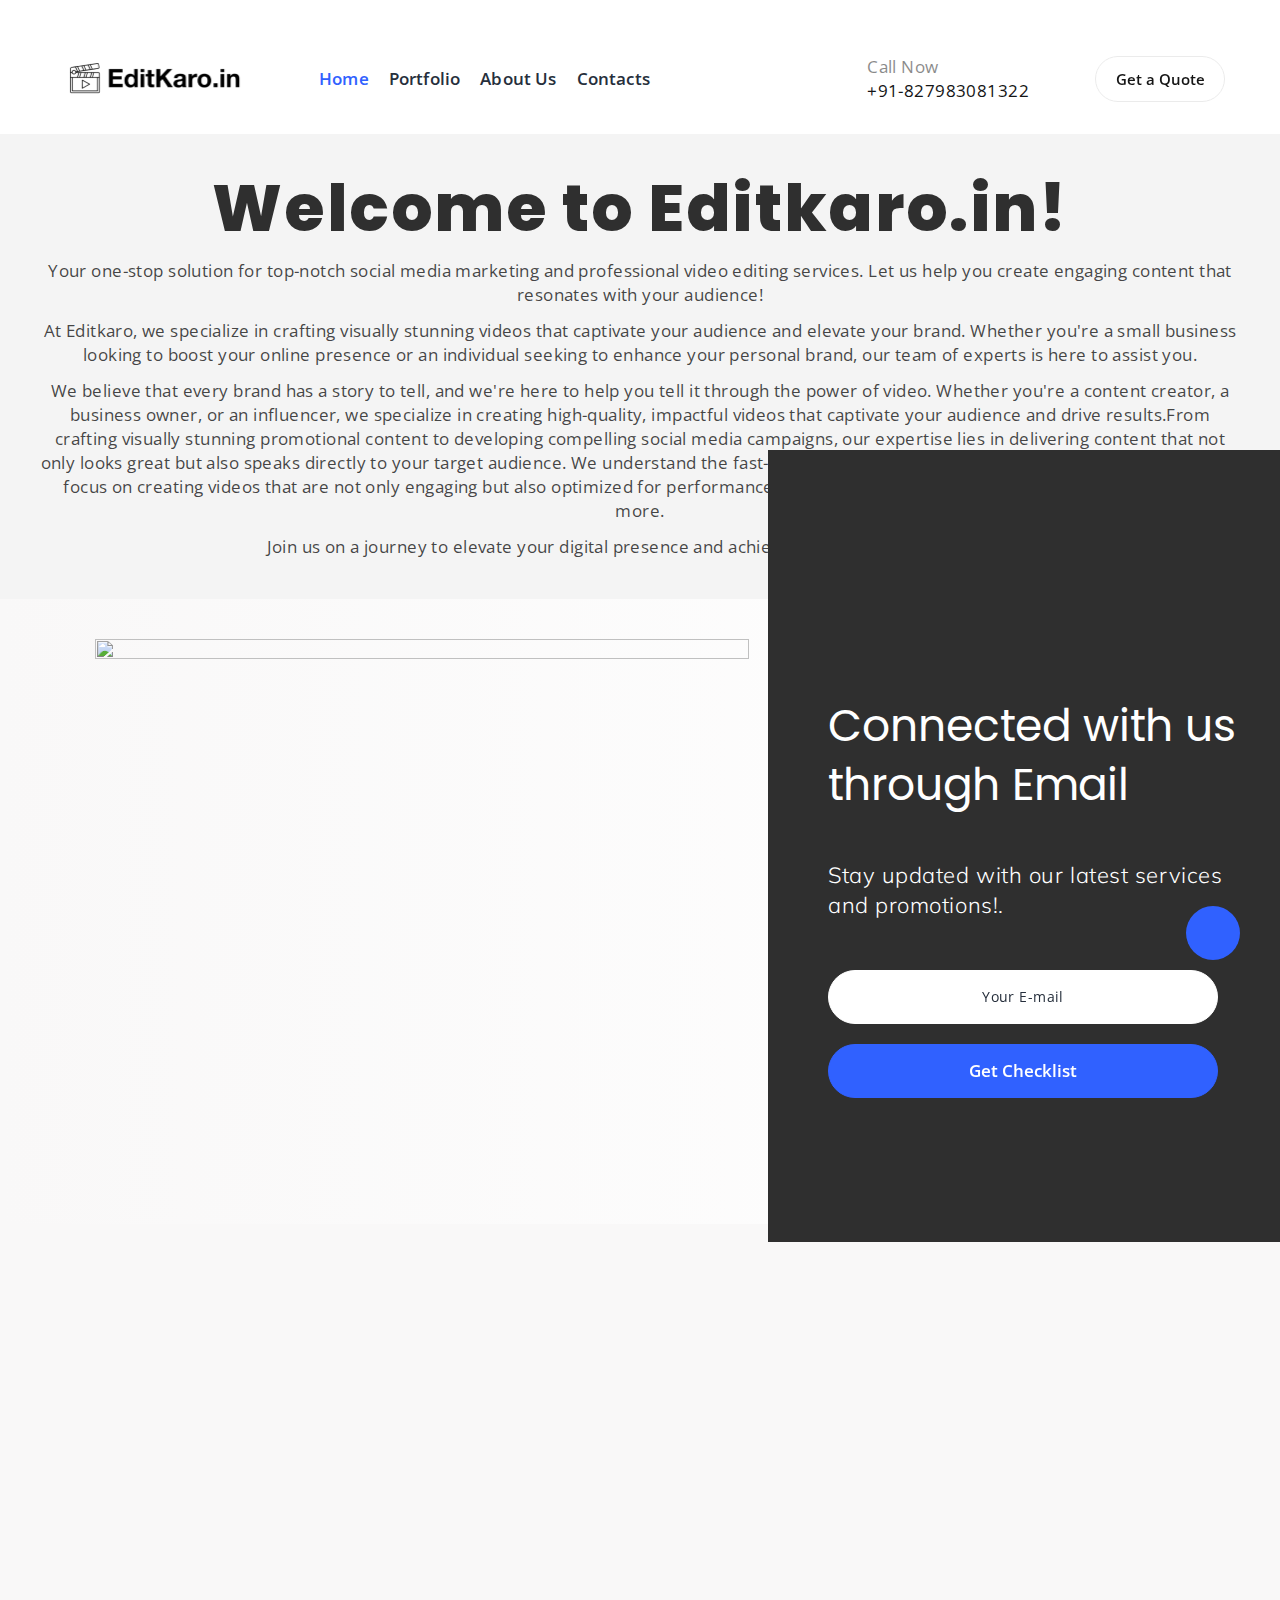
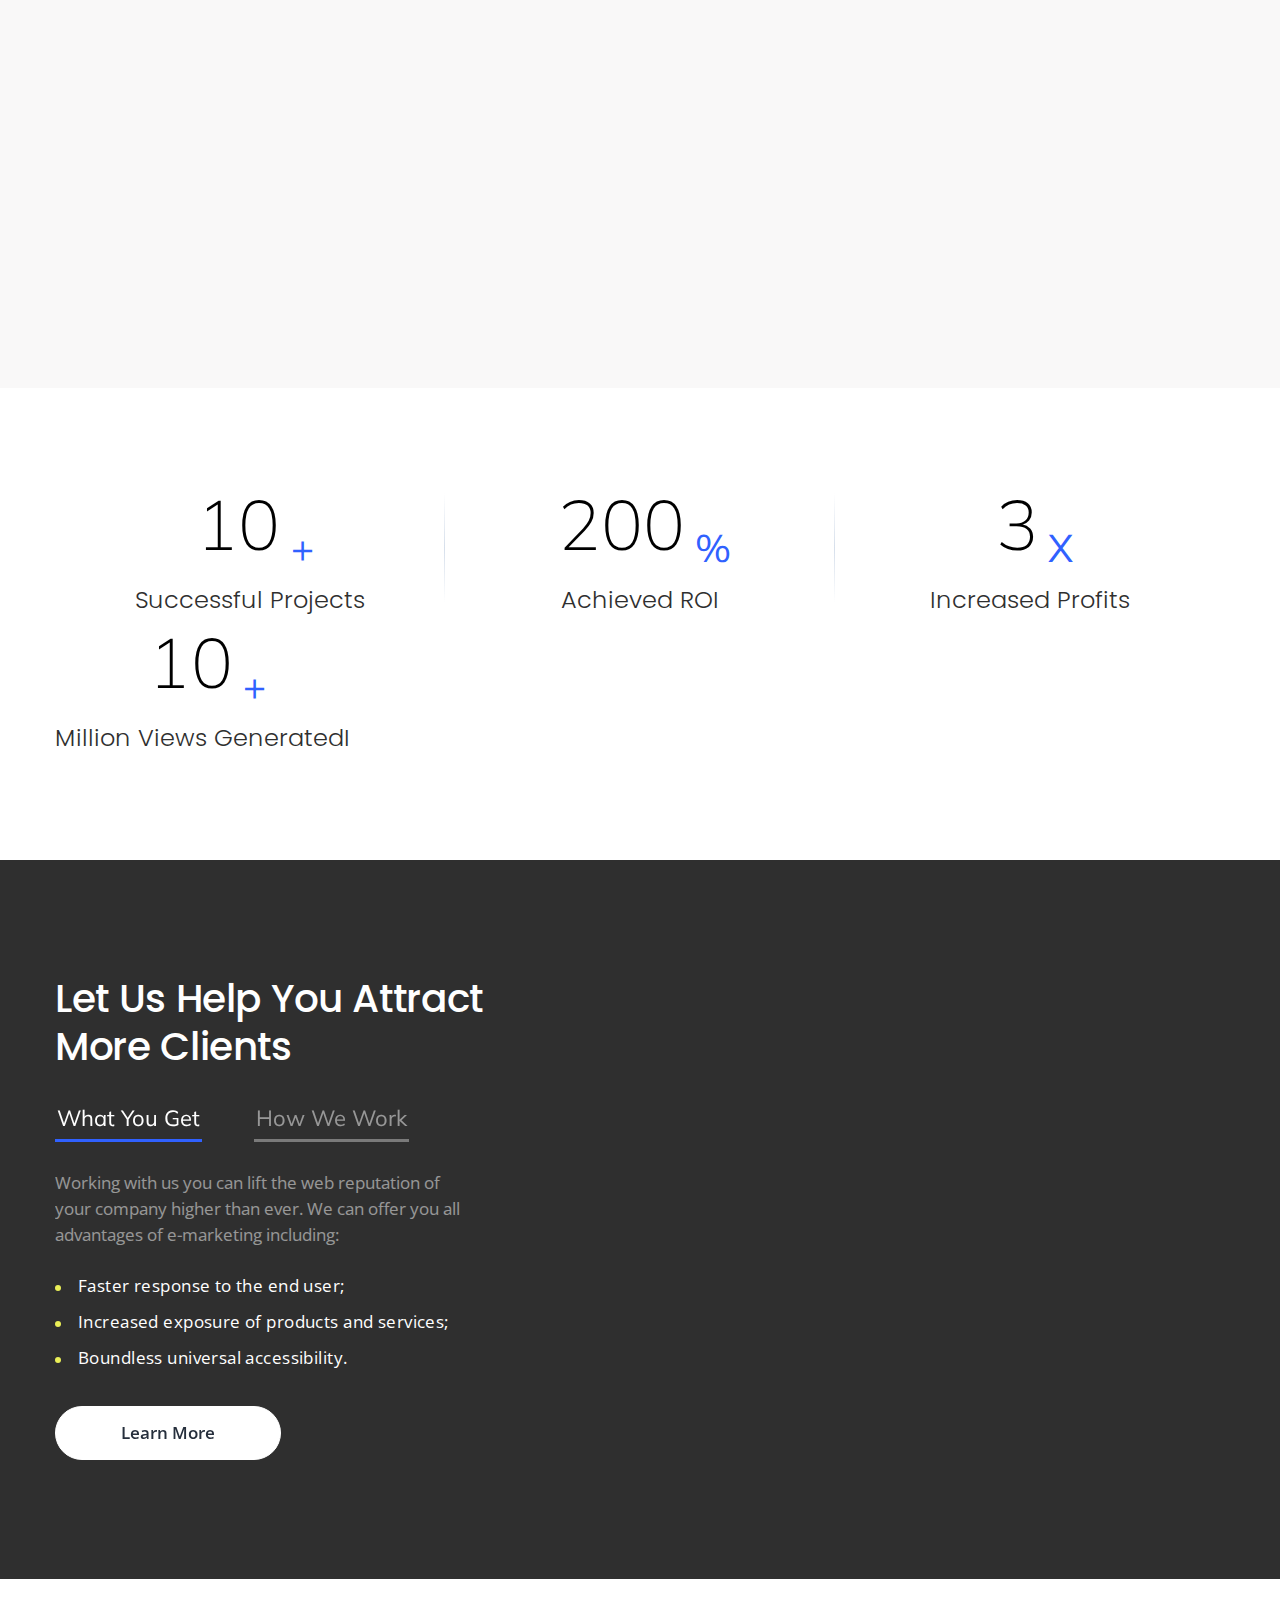
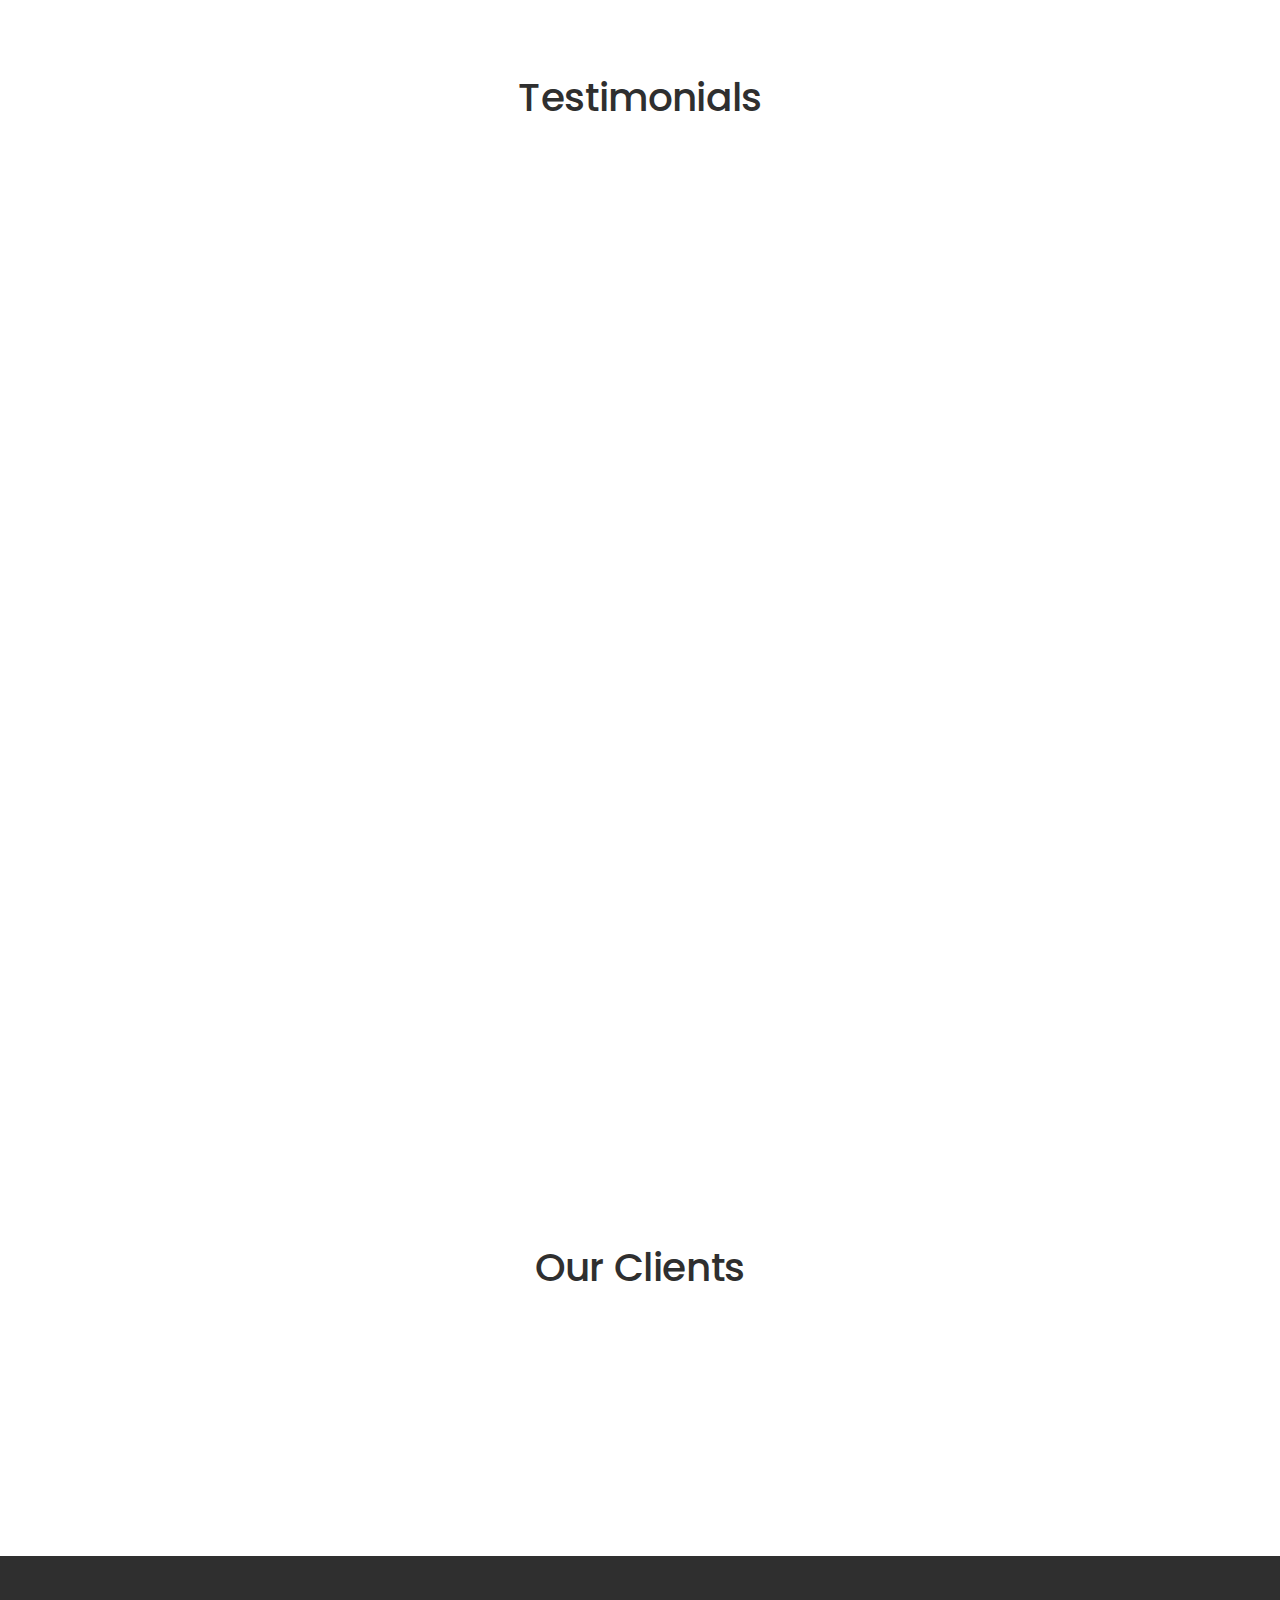
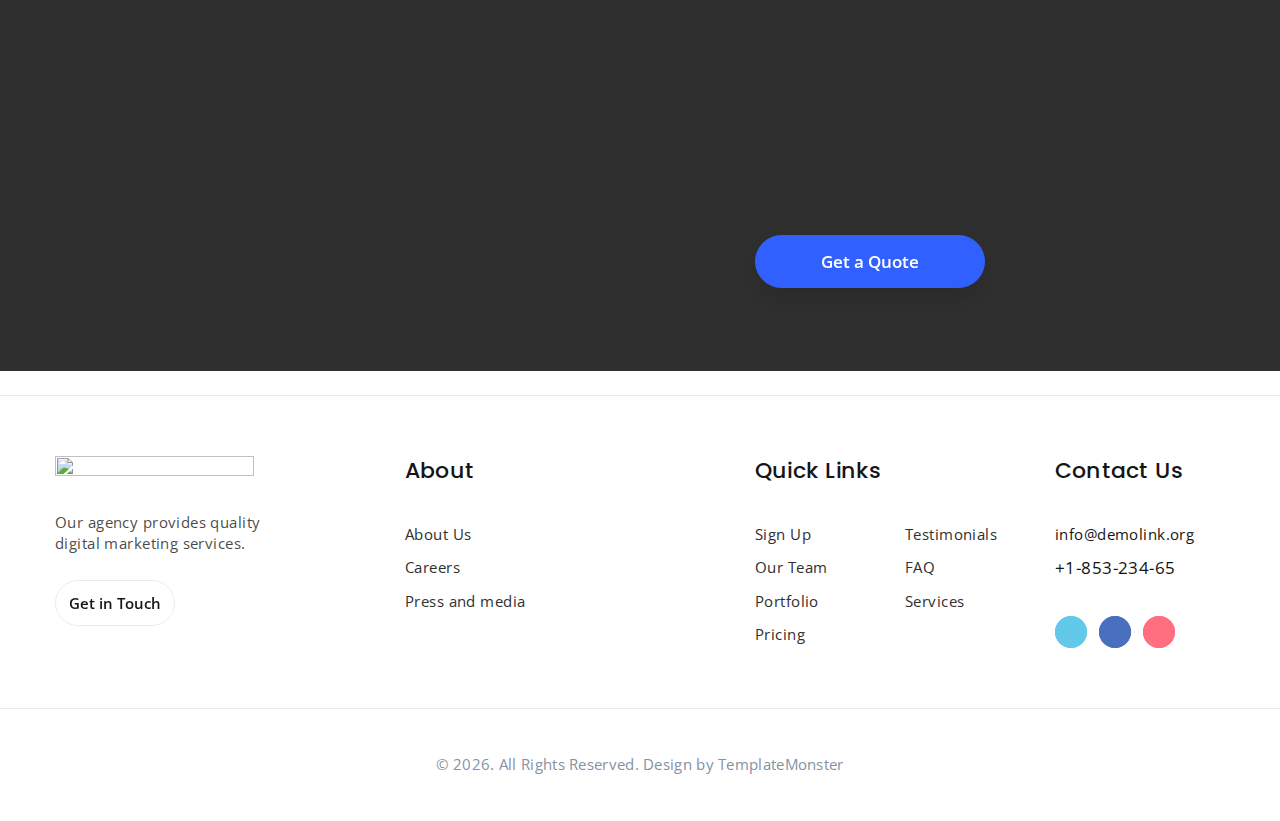
==== commit 82913ff8: "Update index.html" ====
--- a/index.html
+++ b/index.html
@@ -36,7 +36,7 @@
                 <!-- RD Navbar Toggle-->
                 <button class="rd-navbar-toggle" data-rd-navbar-toggle=".rd-navbar-nav-wrap"><span></span></button>
                 <!-- RD Navbar Brand-->
-                <div class="rd-navbar-brand"> <a class="brand" href="index.html"><img src="images/logo-default-399x82.png" alt="" width="199" height="41"/></a></div>
+                <div class="rd-navbar-brand"> <a class="brand" href="index.html"><img src="logo-default-399x82.png" alt="" width="199" height="41"/></a></div>
               </div>
               <div class="rd-navbar-nav-wrap">
                 <!-- RD Navbar Nav-->
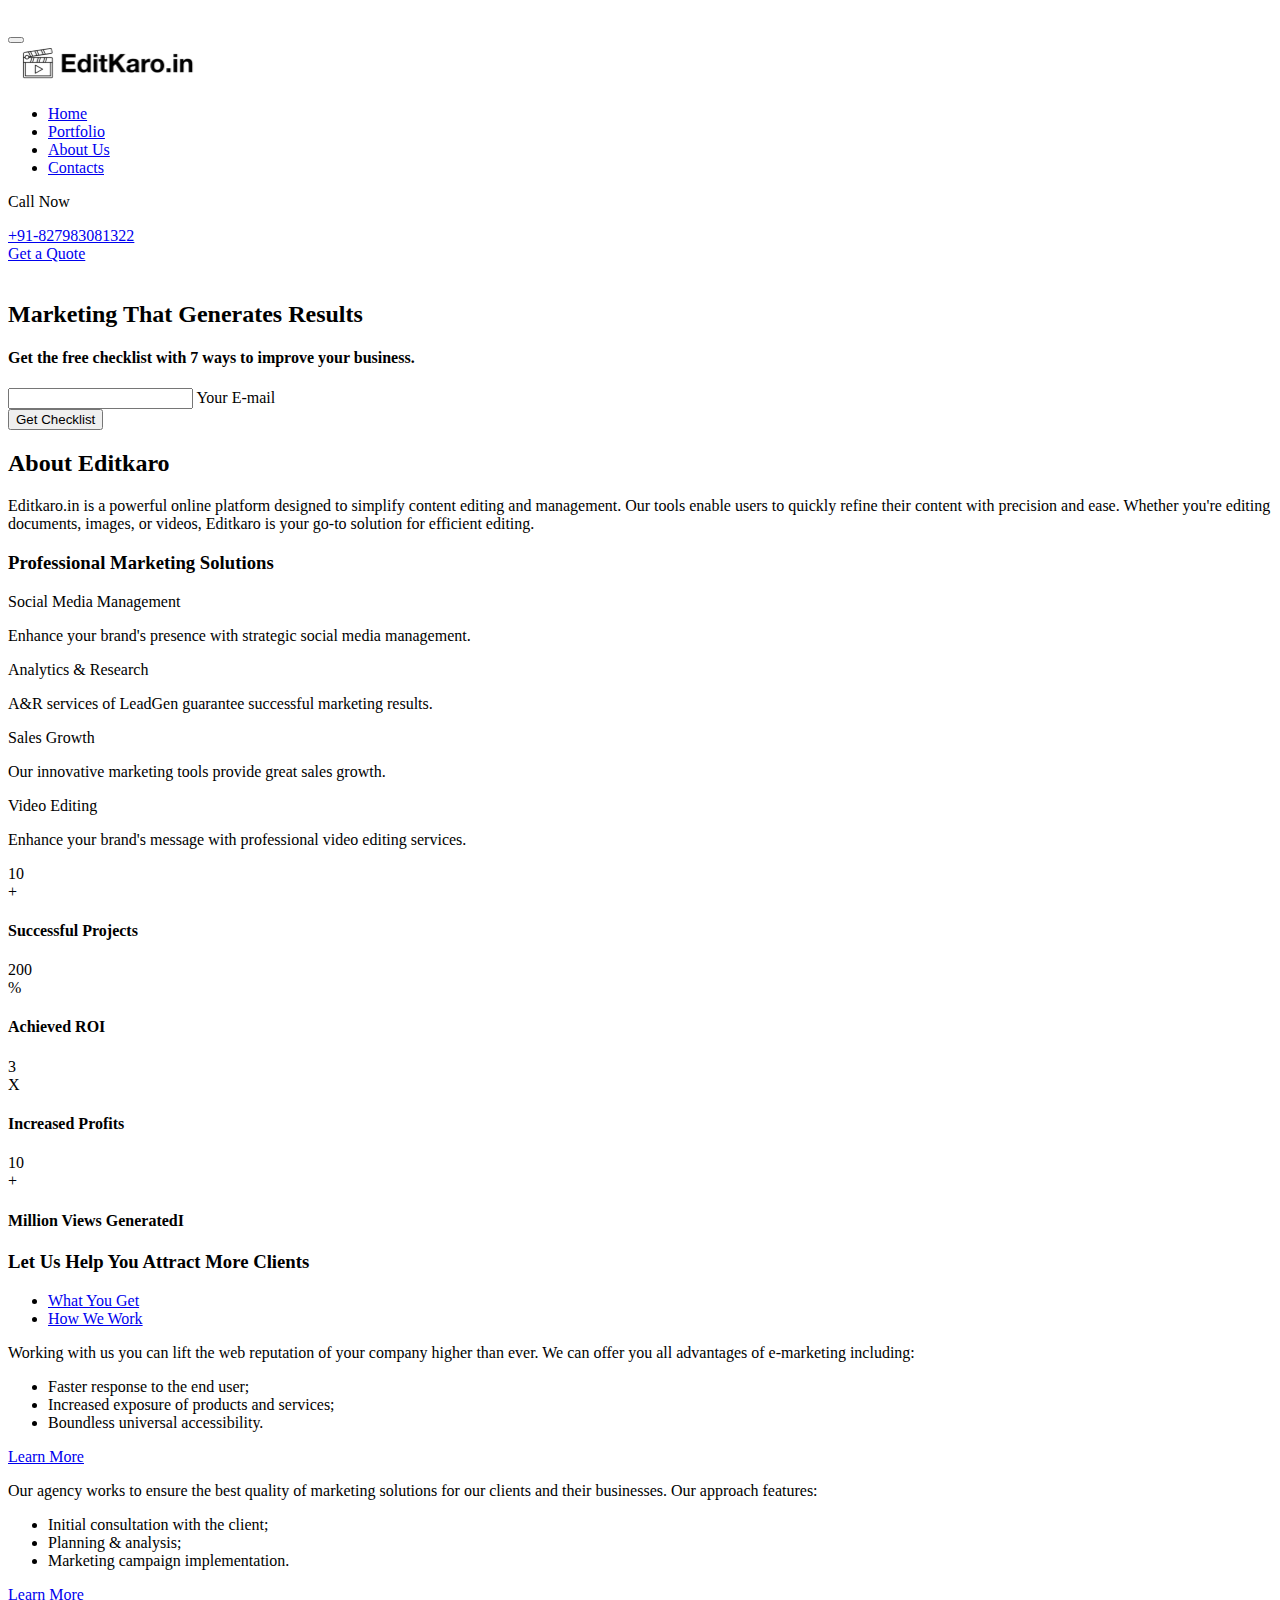
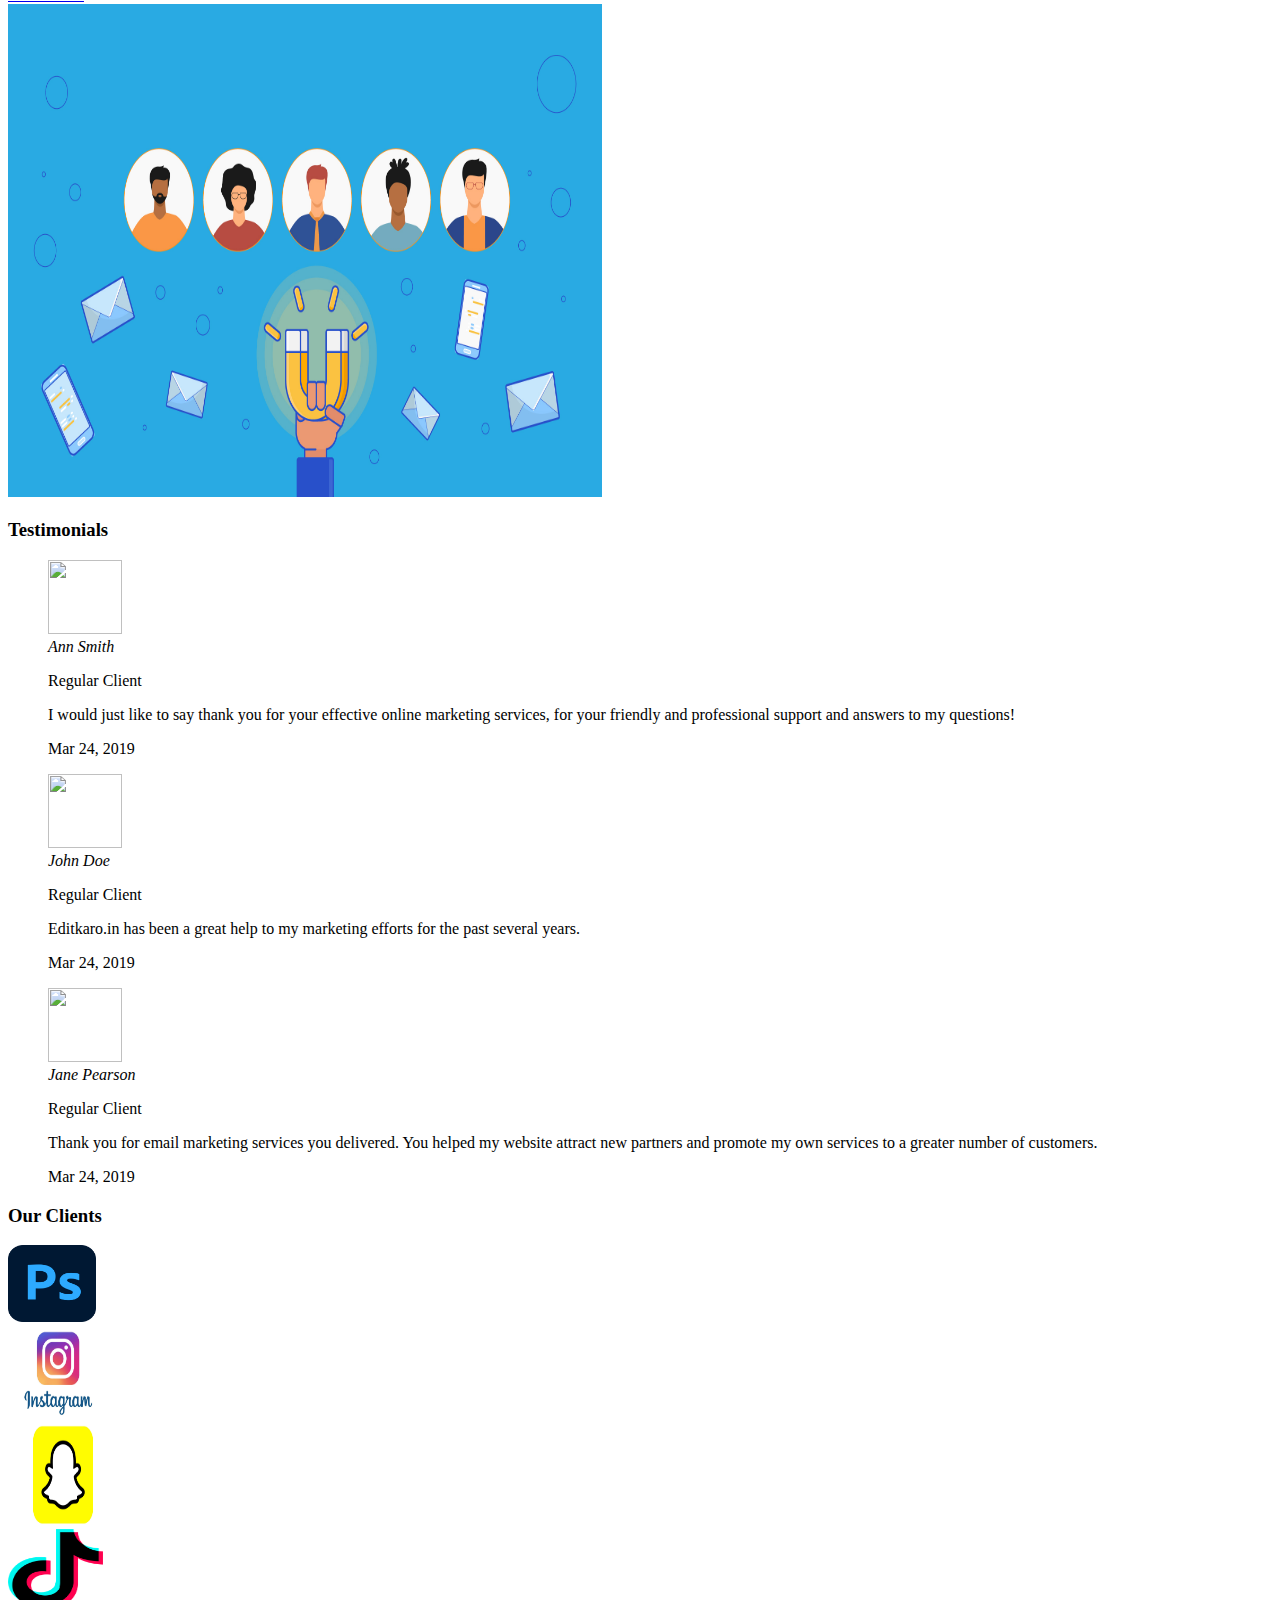
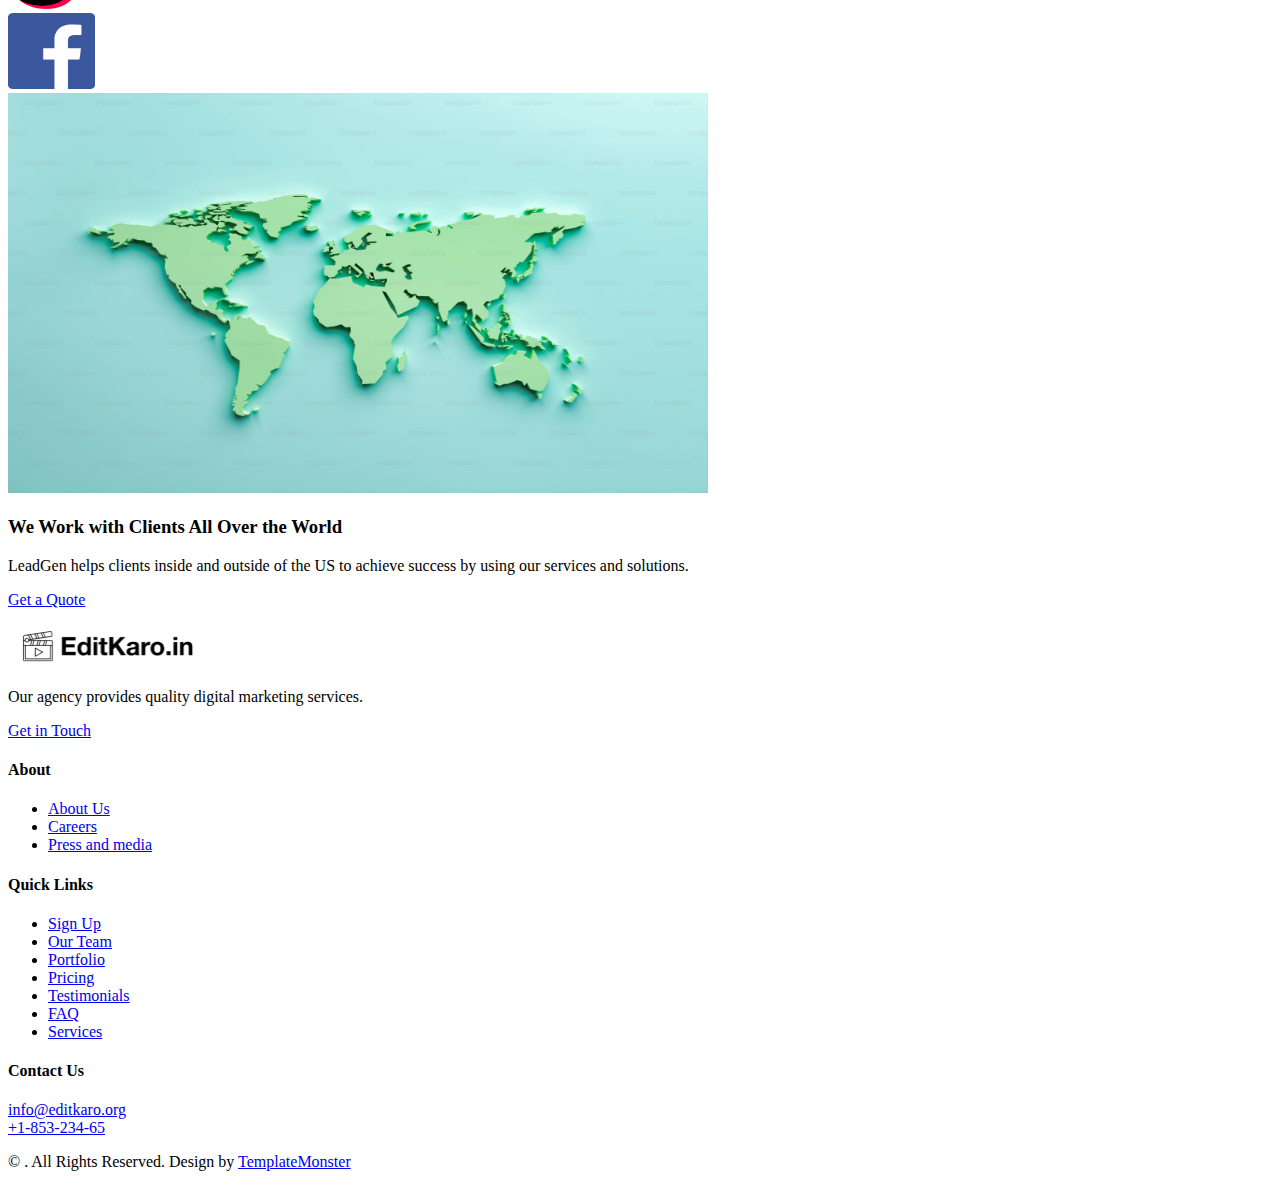
==== commit 59b30c1d: "Update index.html" ====
--- a/index.html
+++ b/index.html
@@ -2,18 +2,18 @@
 <html class="wide wow-animation" lang="en">
   <head>
     <title>Welcome!</title>
-    <meta name="viewport" content="width=device-width, height=device-height initial-scale=1.0">
+    <meta name="viewport" content="width=device-width height=device-height initial-scale=1.0">
     <meta charset="utf-8">
     <meta http-equiv="X-UA-Compatible" content="IE=edge">
     <link rel="icon" href="images/favicon.ico" type="image/x-icon">
     <link rel="stylesheet" type="text/css" href="//fonts.googleapis.com/css?family=Open+Sans:300,400,500,600,700,800%7CPoppins:300,400,500,600,700%7CMuli:200,300,400,500">
-    <link rel="stylesheet" href="bootstrap.css">
-    <link rel="stylesheet" href="fonts.css">
-    <link rel="stylesheet" href="style.css">
+    <link rel="stylesheet" href="css/bootstrap.css">
+    <link rel="stylesheet" href="css/fonts.css">
+    <link rel="stylesheet" href="css/style.css">
     <style>.ie-panel{display: none;background: #212121;padding: 10px 0;box-shadow: 3px 3px 5px 0 rgba(0,0,0,.3);clear: both;text-align:center;position: relative;z-index: 1;} html.ie-10 .ie-panel, html.lt-ie-10 .ie-panel {display: block;}</style>
   </head>
   <body>
-    <div class="ie-panel"><a href="http://windows.microsoft.com/en-US/internet-explorer/"><img src="images/ie8-panel/warning_bar_0000_us.jpg" height="42" width="820" alt="You are using an outdated browser. For a faster, safer browsing experience, upgrade for free today."></a></div>
+    <div class="ie-panel"><a href="http://windows.microsoft.com/en-US/internet-explorer/"><img src="images/warning_bar_0000_us.jpg" height="42" width="820" alt="You are using an outdated browser. For a faster, safer browsing experience, upgrade for free today."></a></div>
     <div class="preloader" id="loading">
       <div class="preloader-body">
         <div id="loading-center-object">
@@ -25,7 +25,7 @@
       </div>
     </div>
     <div class="page">
-      <!-- Page Header--><a class="banner banner-top" href="https://www.templatemonster.com/website-templates/monstroid2.html" target="_blank"><img src="images/monstroid.jpg" alt="" height="0"/></a>
+      <!-- Page Header--><a class="banner banner-top" href="https://www.templatemonster.com/website-templates/monstroid2.html" target="_blank"><img src="images/lenghty logo.jpeg" alt="" height="0"/></a>
       <header class="section page-header">
         <!-- RD Navbar-->
         <div class="rd-navbar-wrap">
@@ -36,14 +36,14 @@
                 <!-- RD Navbar Toggle-->
                 <button class="rd-navbar-toggle" data-rd-navbar-toggle=".rd-navbar-nav-wrap"><span></span></button>
                 <!-- RD Navbar Brand-->
-                <div class="rd-navbar-brand"> <a class="brand" href="index.html"><img src="logo-default-399x82.png" alt="" width="199" height="41"/></a></div>
+                <div class="rd-navbar-brand"> <a class="brand" href="index.html"><img src="images/logo-default-399x82.png" alt="" width="199" height="41"/></a></div>
               </div>
               <div class="rd-navbar-nav-wrap">
                 <!-- RD Navbar Nav-->
                 <ul class="rd-navbar-nav">
                   <li class="rd-nav-item active"><a class="rd-nav-link" href="index.html">Home</a>
                   </li>
-                  <li class="rd-nav-item"><a class="rd-nav-link" href="portfolio.html">Portfolio</a>
+                  <li class="rd-nav-item active"><a class="rd-nav-link" href="portfolio.html">Portfolio</a>
                   </li>
                   <li class="rd-nav-item"><a class="rd-nav-link" href="about-us.html">About Us</a>
                   </li>
@@ -61,30 +61,14 @@
           </nav>
         </div>
       </header>
-      <!-- Introduction Section -->
-<section id="introduction" style="padding: 40px; background-color: #f4f4f4; text-align: center;">
-  <h1>Welcome to Editkaro.in!</h1>
-  <p>Your one-stop solution for top-notch social media marketing and professional video editing services. Let us help you create engaging content that resonates with your audience!</p>
-  <p>At Editkaro, we specialize in crafting visually stunning videos that captivate your audience and elevate your brand. Whether
-     you're a small business looking to boost your online presence or an individual seeking to enhance your personal brand, our team of experts is
-    here to assist you.</p>
-  <p> We believe that every brand has a story to tell, and we're here to help you tell it through the power of video.
-     Whether you're a content creator, a business owner, or an influencer, we specialize in creating high-quality, impactful
-      videos that captivate your audience and drive results.From crafting visually stunning promotional content to developing
-       compelling social media campaigns, our expertise lies in delivering content that not only looks great but also speaks 
-       directly to your target audience. We understand the fast-paced nature of today’s digital landscape, which is why we
-       focus on creating videos that are not only engaging but also optimized for performance across platforms like YouTube,
-        Instagram, TikTok, and more.</p>
-  <p>Join us on a journey to elevate your digital presence and achieve your goals with Editkaro.in!</p>
-</section>
       <!-- FScreen-->
       <div class="layout-4">
         <div class="layout-4-item-right">
           <div class="box-custom-2 bg-accent">
             <div class="box-custom-2-bg bg-gray-900"><img class="map-image" src="images/world-map-light.svg" alt=""></div>
             <div class="box-custom-2-inner">
-              <h2 class="wow fadeIn">Connected with us through Email</h2>
-              <h4 class="text-default wow fadeIn" data-wow-delay=".2s">Stay updated with our latest services and promotions!.</h4>
+              <h2 class="wow fadeIn">Marketing That Generates Results</h2>
+              <h4 class="text-default wow fadeIn" data-wow-delay=".2s">Get the free checklist with 7 ways to improve your business.</h4>
               <form class="rd-form rd-mailform form-shadow block-11 ot50" data-form-output="form-output-global" data-form-type="subscribe" method="post" action="bat/rd-mailform.php">
                 <div class="form-wrap">
                   <input class="form-input text-center" id="subscribe-form-email" type="email" name="email" data-constraints="@Email @Required">
@@ -97,8 +81,15 @@
             </div>
           </div>
         </div>
-        <div class="layout-4-item-left"><img src="images/home-01-654x515.png" alt="" width="654" height="515"/>
-        </div>
+        <div class="layout-4-item-left">
+          <h2>About Editkaro</h2>
+          <p>
+              Editkaro.in is a powerful online platform designed to simplify content editing and management. 
+              Our tools enable users to quickly refine their content with precision and ease. Whether you're 
+              editing documents, images, or videos, Editkaro is your go-to solution for efficient editing.
+          </p>
+      </div>
+      
       </div>
       <!-- Our Solutions-->
 <section class="section section-lg bg-gray-100 text-center" id="solutions">
@@ -167,7 +158,7 @@
 
       <!-- Counters-->
       <section class="section section-md text-center">
-        <div class="container" >
+        <div class="container">
           <div class="layout-bordered-1">
             <div class="layout-bordered-1-item">
               <!-- Counter Classic-->
@@ -243,7 +234,7 @@
                 </div>
               </div>
             </div>
-            <div class="col-sm-10 col-lg-7 wow fadeIn text-center" data-wow-delay=".2s"><img src="images/home-02-594x493.png" alt="" width="594" height="493"/>
+            <div class="col-sm-10 col-lg-7 wow fadeIn text-center" data-wow-delay=".2s"><img src="images/attract clients.jpg" alt="" width="594" height="493"/>
             </div>
           </div>
         </div>
@@ -260,7 +251,7 @@
                 <!-- Quote Modern-->
                 <blockquote class="quote-modern">
                   <div class="quote-modern-header">
-                    <div class="quote-modern-info"><img class="quote-modern-avatar" src="images/testimonials-1-74x74.jpg" alt="" width="74" height="74"/>
+                    <div class="quote-modern-info"><img class="quote-modern-avatar" src="https://imgs.search.brave.com/G0YPVq7ImEbM8FbRZNRSug_nooEIxBO68LS-7TgVC5I/rs:fit:500:0:0:0/g:ce/aHR0cHM6Ly9pc290/cm9waWMuY28vd3At/Y29udGVudC91cGxv/YWRzLzIwMjMvMDIv/amxoZWFkc2hvdG1h/cjIwMjMuanBlZw" alt="" width="74" height="74"/>
                       <div class="quote-modern-info-main">
                         <cite class="quote-modern-cite">Ann Smith</cite>
                         <p class="quote-modern-position">Regular Client</p>
@@ -272,7 +263,7 @@
                       <p>I would just like to say thank you for your effective online marketing services, for your friendly and professional support and answers to my questions!</p>
                     </div>
                     <div class="quote-modern-meta"><a class="quote-modern-link icon mdi mdi-facebook" href="#"></a>
-                      <time class="quote-modern-time" datetime="2019-03-24">Mar 24, 2019</time>
+                      <time class="quote-modern-time" datetime="2019">Mar 24, 2019</time>
                     </div>
                   </div>
                 </blockquote>
@@ -281,7 +272,7 @@
                 <!-- Quote Modern-->
                 <blockquote class="quote-modern">
                   <div class="quote-modern-header">
-                    <div class="quote-modern-info"><img class="quote-modern-avatar" src="images/testimonials-2-74x74.jpg" alt="" width="74" height="74"/>
+                    <div class="quote-modern-info"><img class="quote-modern-avatar" src="https://imgs.search.brave.com/qM4YQm3AiPh4ELqDJ8QTq2_w1VG2hVIIzEpW9u7QdhI/rs:fit:500:0:0:0/g:ce/aHR0cHM6Ly9pbWd2/My5mb3Rvci5jb20v/aW1hZ2VzL2hvbWVw/YWdlLWZlYXR1cmUt/Y2FyZC9SYW5kb20t/aW1hZ2UtZ2VuZXJh/dG9yXzUuanBn" alt="" width="74" height="74"/>
                       <div class="quote-modern-info-main">
                         <cite class="quote-modern-cite">John Doe</cite>
                         <p class="quote-modern-position">Regular Client</p>
@@ -290,10 +281,10 @@
                   </div>
                   <div class="quote-modern-main">
                     <div class="quote-modern-text">
-                      <p>LeadGen Agency has been a great help to my marketing efforts for the past several years.</p>
+                      <p>Editkaro.in has been a great help to my marketing efforts for the past several years.</p>
                     </div>
                     <div class="quote-modern-meta"><a class="quote-modern-link icon mdi mdi-facebook" href="#"></a>
-                      <time class="quote-modern-time" datetime="2019-03-24">Mar 24, 2019</time>
+                      <time class="quote-modern-time" datetime="2019">Mar 24, 2019</time>
                     </div>
                   </div>
                 </blockquote>
@@ -302,7 +293,7 @@
                 <!-- Quote Modern-->
                 <blockquote class="quote-modern">
                   <div class="quote-modern-header">
-                    <div class="quote-modern-info"><img class="quote-modern-avatar" src="images/testimonials-3-74x74.jpg" alt="" width="74" height="74"/>
+                    <div class="quote-modern-info"><img class="quote-modern-avatar" src="https://imgs.search.brave.com/iez3yicP11UCbe4ZdssIjS9lCdQeOE75Nrbx0LQnc8k/rs:fit:500:0:0:0/g:ce/aHR0cHM6Ly93d3cu/Ym9yZWRwYW5kYS5j/b20vYmxvZy93cC1j/b250ZW50L3VwbG9h/ZHMvMjAyNC8xMC8x/MDY2Mzk3NTcxNzE2/MzA0cmVmZW1iZWRf/cG9zdC1wbmdfXzcw/MC5qcGc" alt="" width="74" height="74"/>
                       <div class="quote-modern-info-main">
                         <cite class="quote-modern-cite">Jane Pearson</cite>
                         <p class="quote-modern-position">Regular Client</p>
@@ -314,7 +305,7 @@
                       <p>Thank you for email marketing services you delivered. You helped my website attract new partners and promote my own services to a greater number of customers.</p>
                     </div>
                     <div class="quote-modern-meta"><a class="quote-modern-link icon mdi mdi-facebook" href="#"></a>
-                      <time class="quote-modern-time" datetime="2019-03-24">Mar 24, 2019</time>
+                      <time class="quote-modern-time" datetime="2019">Mar 24, 2019</time>
                     </div>
                   </div>
                 </blockquote>
@@ -330,11 +321,11 @@
           <h3>Our Clients</h3>
           <!-- Owl Carousel-->
           <div class="owl-carousel owl-carousel-centered" data-items="2" data-sm-items="3" data-md-items="4" data-lg-items="5" data-dots="true" data-nav="false" data-stage-padding="0" data-loop="true" data-margin="30" data-mouse-drag="false">
-            <div class="wow clipInLeft"><a class="link-image-1" href="#"><img src="images/investor-1-88x77.png" alt="" width="88" height="77"/></a></div>
-            <div class="wow clipInLeft" data-wow-delay=".1s"><a class="link-image-1" href="#"><img src="images/investor-2-73x78.png" alt="" width="73" height="78"/></a></div>
-            <div class="wow clipInLeft" data-wow-delay=".2s"><a class="link-image-1" href="#"><img src="images/investor-3-96x62.png" alt="" width="96" height="62"/></a></div>
-            <div class="wow clipInLeft" data-wow-delay=".3s"><a class="link-image-1" href="#"><img src="images/investor-4-78x80.png" alt="" width="78" height="80"/></a></div>
-            <div class="wow clipInLeft" data-wow-delay=".4s"><a class="link-image-1" href="#"><img src="images/investor-5-87x76.png" alt="" width="87" height="76"/></a></div>
+            <div class="wow clipInLeft"><a class="link-image-1" href="#"><img src="images/client1.png" alt="" width="88" height="77"/></a></div>
+            <div class="wow clipInLeft" data-wow-delay=".1s"><a class="link-image-1" href="#"><img src="images/client2.jpg" alt="" width="100" height="95"/></a></div>
+            <div class="wow clipInLeft" data-wow-delay=".2s"><a class="link-image-1" href="#"><img src="images/client3.jpg" alt="" width="110" height="100"/></a></div>
+            <div class="wow clipInLeft" data-wow-delay=".3s"><a class="link-image-1" href="#"><img src="images/client4.png" alt="" width="95" height="80"/></a></div>
+            <div class="wow clipInLeft" data-wow-delay=".4s"><a class="link-image-1" href="#"><img src="images/client5.png" alt="" width="87" height="76"/></a></div>
           </div>
         </div>
       </section>
@@ -345,7 +336,7 @@
           <div class="row row-50justify-content-center justify-content-lg-start align-items-center">
             <div class="col-lg-7 wow fadeIn" data-wow-delay=".3s">
               <div class="map">
-                <div class="map-inner"><img class="map-image" src="images/world-map-light.svg" alt=""></div>
+                <div class="map-inner"><img class="map-image" src="images/world map.jpg" alt="" width="700" height="400"></div>
               </div>
             </div>
             <div class="col-md-10 col-lg-5">
@@ -356,7 +347,7 @@
         </div>
       </section>
 
-      <!-- Page Footer--><a class="banner" href="https://www.templatemonster.com/website-templates/monstroid2.html" target="_blank"><img src="images/monstroid_big.jpg" alt="" height="0"/></a>
+      <!-- Page Footer--><a class="banner" href="https://www.templatemonster.com/website-templates/monstroid2.html" target="_blank"><img src="https://imgs.search.brave.com/jVSqUYjVIzeme76Gd4ZwU1zs0HycsQwkmfOAzCh9pWQ/rs:fit:500:0:0:0/g:ce/aHR0cHM6Ly9pbWFn/ZXMuYWxsLWZyZWUt/ZG93bmxvYWQuY29t/L2ltYWdlcy90aHVt/YmpwZy9iaWdfY2l0/eV9saWZlXzUxMzU3/My5qcGc" alt="" height="0"/></a>
       <footer class="section footer-classic">
         <div class="footer-classic-main">
           <div class="container">
@@ -377,7 +368,7 @@
                 <ul class="list footer-classic-list footer-classic-list_2-cols">
                   <li><a href="#">Sign Up</a></li>
                   <li><a href="#">Our Team</a></li>
-                  <li class="rd-nav-item"><a class="rd-nav-link" href="portfolio.html">Portfolio</a>
+                  <li class="rd-nav-item active"><a class="rd-nav-link" href="portfolio.html">Portfolio</a>
                   </li>
                   <li><a href="#">Pricing</a></li>
                   <li><a href="#">Testimonials</a></li>
@@ -390,7 +381,7 @@
                 <div class="row row-20 row-sm-35">
                   <div class="col-6 col-sm-12 col-lg-8 col-xl-12">
                     <div class="row row-10 text-default">
-                      <div class="col-lg-6 col-xl-12"><a href="mailto:#">info@demolink.org</a></div>
+                      <div class="col-lg-6 col-xl-12"><a href="mailto:#">info@editkaro.org</a></div>
                       <div class="col-lg-6 col-xl-12"><a class="big" href="tel:#">+1-853-234-65</a></div>
                     </div>
                   </div>
@@ -410,7 +401,7 @@
       </footer>
     </div>
     <div class="snackbars" id="form-output-global"></div>
-    <script src="core.min.js"></script>
-    <script src="script_major.js"></script>
+    <script src="js/core.min.js"></script>
+    <script src="js/script.js"></script>
   </body>
 </html>
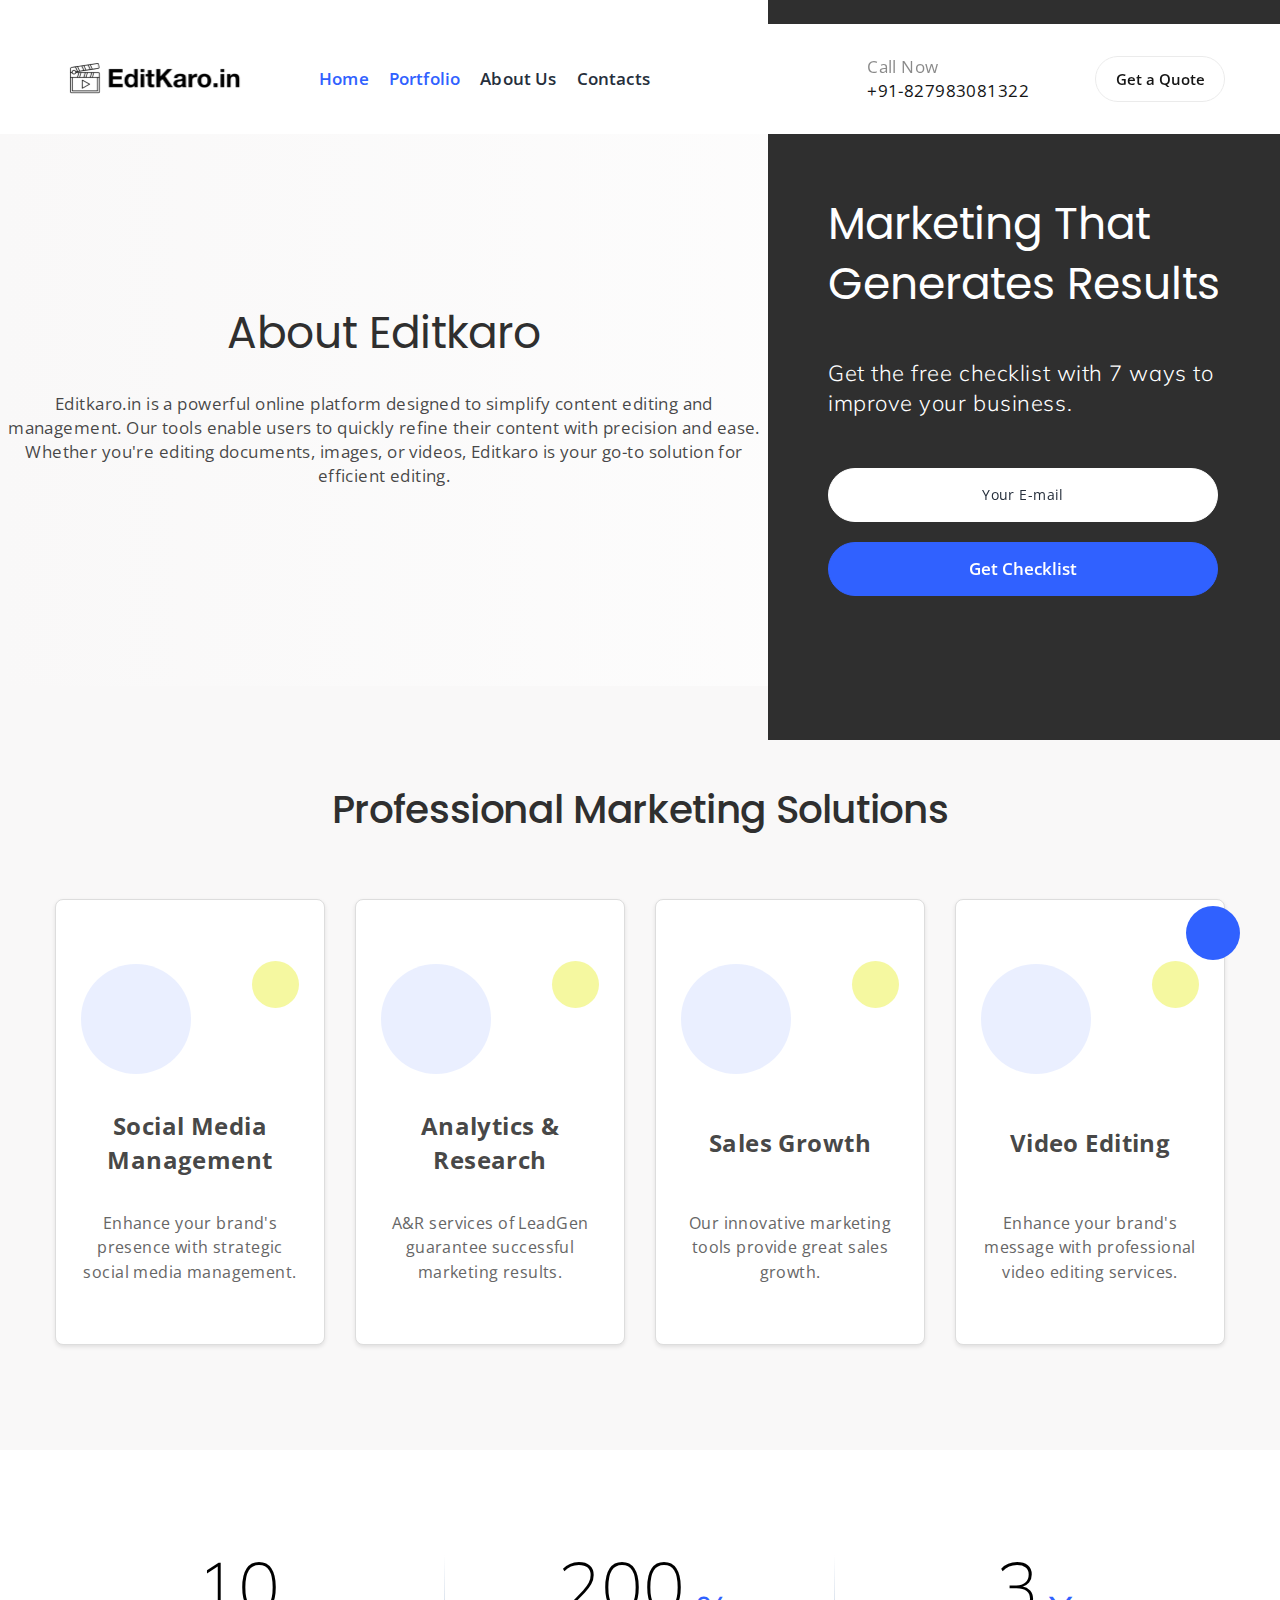
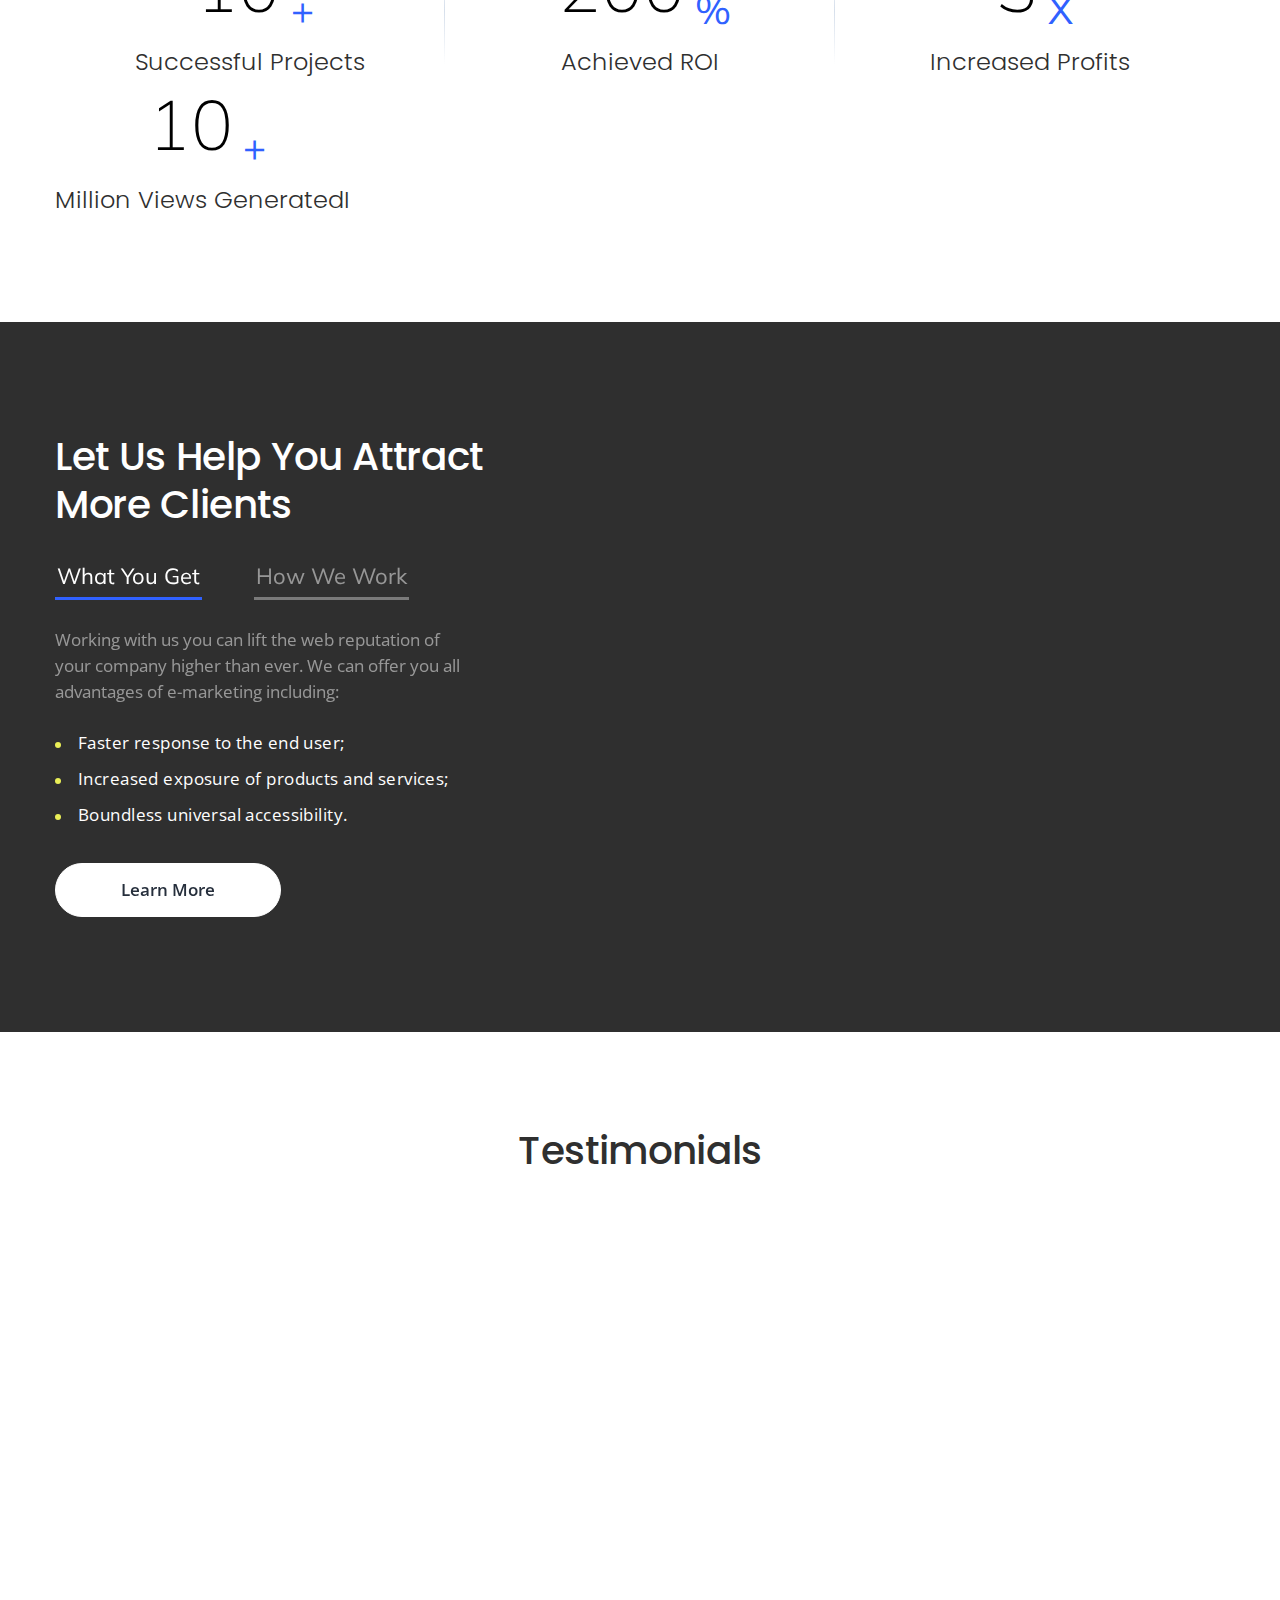
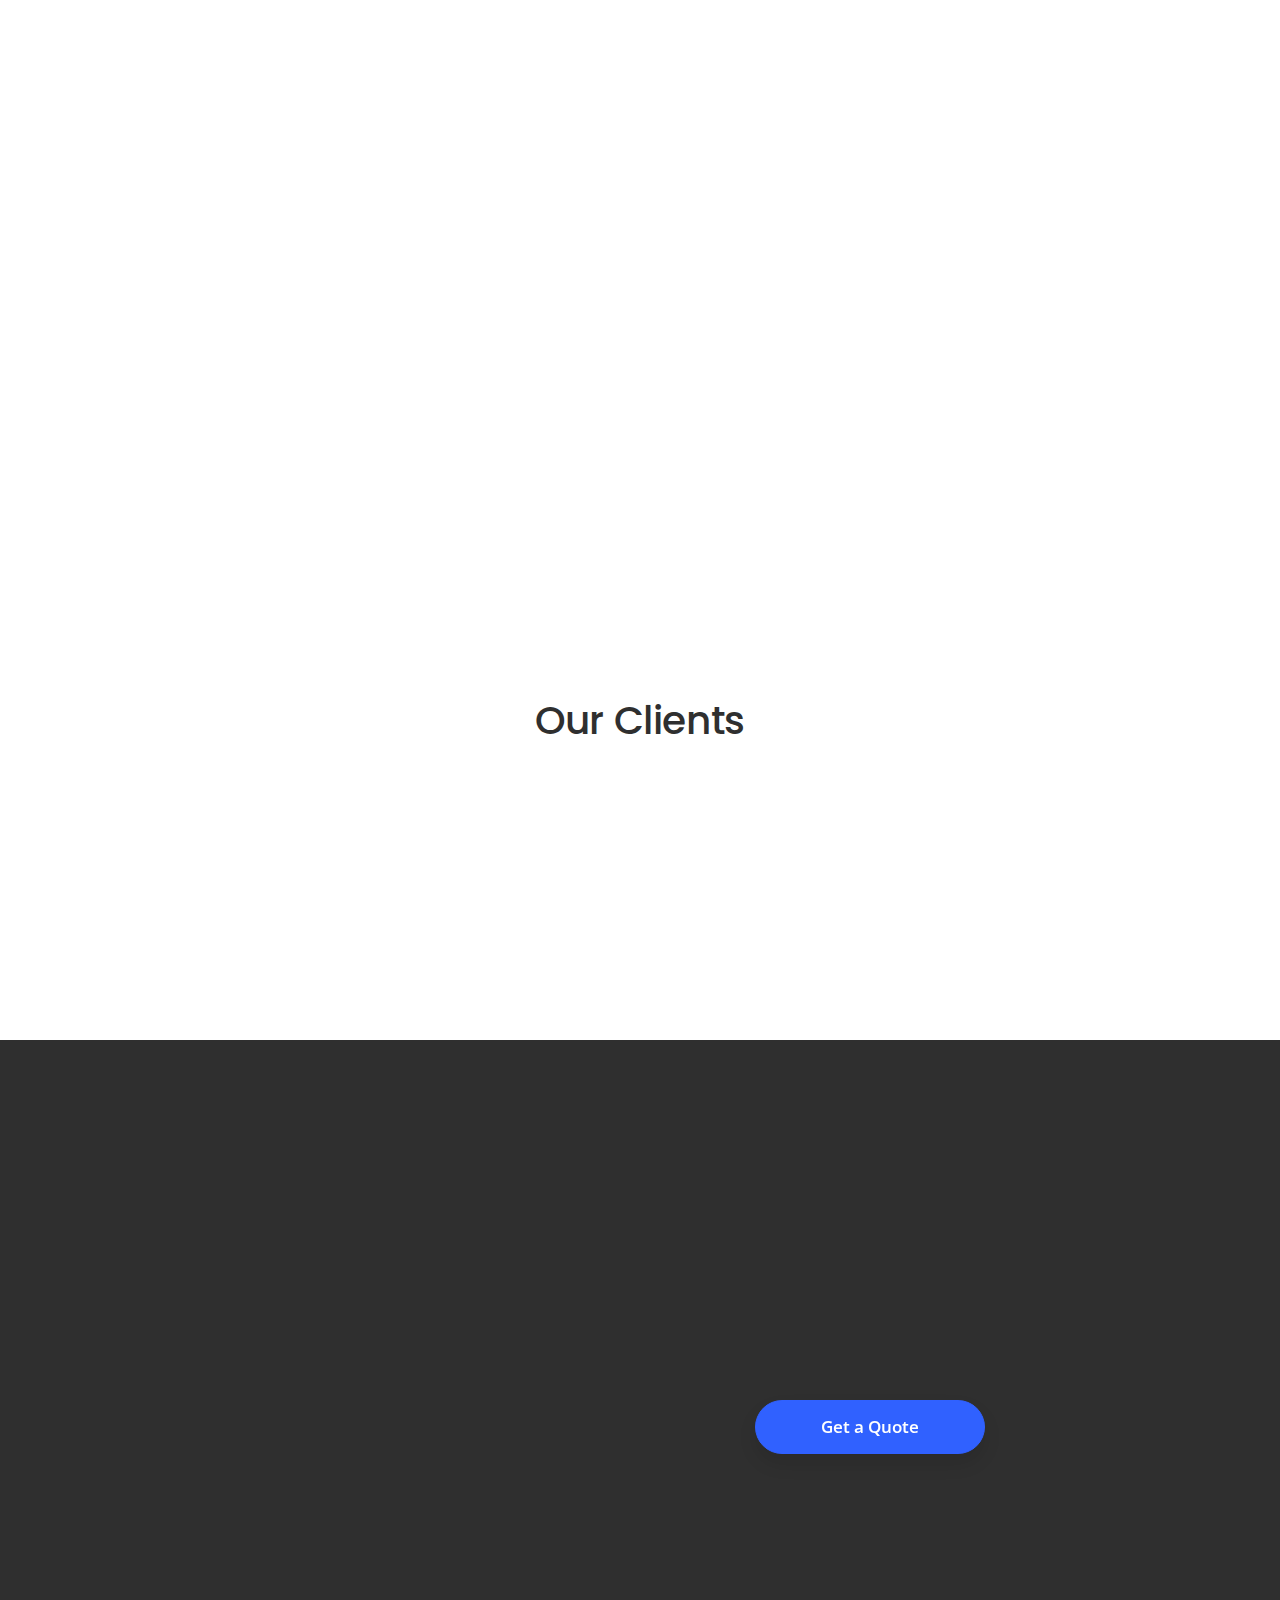
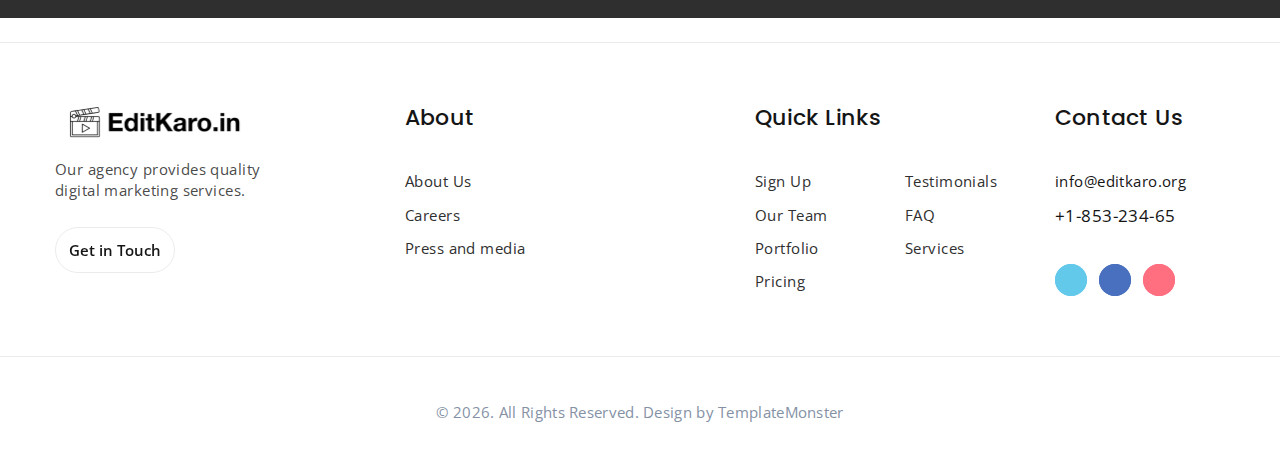
==== commit 3371258c: "Update index.html" ====
--- a/index.html
+++ b/index.html
@@ -7,9 +7,9 @@
     <meta http-equiv="X-UA-Compatible" content="IE=edge">
     <link rel="icon" href="images/favicon.ico" type="image/x-icon">
     <link rel="stylesheet" type="text/css" href="//fonts.googleapis.com/css?family=Open+Sans:300,400,500,600,700,800%7CPoppins:300,400,500,600,700%7CMuli:200,300,400,500">
-    <link rel="stylesheet" href="css/bootstrap.css">
-    <link rel="stylesheet" href="css/fonts.css">
-    <link rel="stylesheet" href="css/style.css">
+    <link rel="stylesheet" href="bootstrap.css">
+    <link rel="stylesheet" href="fonts.css">
+    <link rel="stylesheet" href="style.css">
     <style>.ie-panel{display: none;background: #212121;padding: 10px 0;box-shadow: 3px 3px 5px 0 rgba(0,0,0,.3);clear: both;text-align:center;position: relative;z-index: 1;} html.ie-10 .ie-panel, html.lt-ie-10 .ie-panel {display: block;}</style>
   </head>
   <body>
@@ -401,7 +401,7 @@
       </footer>
     </div>
     <div class="snackbars" id="form-output-global"></div>
-    <script src="js/core.min.js"></script>
-    <script src="js/script.js"></script>
+    <script src="core.min.js"></script>
+    <script src="script_major.js"></script>
   </body>
 </html>
--- a/fonts.css
+++ b/fonts.css
@@ -0,0 +1,12967 @@
+/*
+* Fonts
+*/
+/*
+* Font Awesome Icons 4.7.0
+*/
+@font-face {
+	font-family: 'FontAwesome';
+	src: url("../fonts/fontawesome-webfont.eot?v=4.7.0");
+	src: url("../fonts/fontawesome-webfont.eot?#iefix&v=4.7.0") format("embedded-opentype"), url("../fonts/fontawesome-webfont.woff2?v=4.7.0") format("woff2"), url("../fonts/fontawesome-webfont.woff?v=4.7.0") format("woff"), url("../fonts/fontawesome-webfont.ttf?v=4.7.0") format("truetype"), url("../fonts/fontawesome-webfont.svg?v=4.7.0#fontawesomeregular") format("svg");
+	font-weight: normal;
+	font-style: normal;
+}
+
+.fa {
+	display: inline-block;
+	font-family: 'FontAwesome';
+	font-size: inherit;
+	text-rendering: auto;
+	-webkit-font-smoothing: antialiased;
+	-moz-osx-font-smoothing: grayscale;
+}
+
+[class*='fa-']:before {
+	font-weight: 400;
+	font-family: 'FontAwesome';
+}
+
+/* makes the font 33% larger relative to the icon container */
+.fa-lg {
+	font-size: 1.33333333em;
+	line-height: 0.75em;
+	vertical-align: -15%;
+}
+
+.fa-2x {
+	font-size: 2em;
+}
+
+.fa-3x {
+	font-size: 3em;
+}
+
+.fa-4x {
+	font-size: 4em;
+}
+
+.fa-5x {
+	font-size: 5em;
+}
+
+.fa-fw {
+	width: 1.28571429em;
+	text-align: center;
+}
+
+.fa-ul {
+	padding-left: 0;
+	margin-left: 2.14285714em;
+	list-style-type: none;
+}
+
+.fa-ul > li {
+	position: relative;
+}
+
+.fa-li {
+	position: absolute;
+	left: -2.14285714em;
+	width: 2.14285714em;
+	top: 0.14285714em;
+	text-align: center;
+}
+
+.fa-li.fa-lg {
+	left: -1.85714286em;
+}
+
+.fa-border {
+	padding: .2em .25em .15em;
+	border: solid 0.08em #eeeeee;
+	border-radius: .1em;
+}
+
+.fa-pull-left {
+	float: left;
+}
+
+.fa-pull-right {
+	float: right;
+}
+
+.fa.fa-pull-left {
+	margin-right: .3em;
+}
+
+.fa.fa-pull-right {
+	margin-left: .3em;
+}
+
+/* Deprecated as of 4.4.0 */
+.pull-right {
+	float: right;
+}
+
+.pull-left {
+	float: left;
+}
+
+.fa.pull-left {
+	margin-right: .3em;
+}
+
+.fa.pull-right {
+	margin-left: .3em;
+}
+
+.fa-spin {
+	-webkit-animation: fa-spin 2s infinite linear;
+	animation: fa-spin 2s infinite linear;
+}
+
+.fa-pulse {
+	-webkit-animation: fa-spin 1s infinite steps(8);
+	animation: fa-spin 1s infinite steps(8);
+}
+
+@-webkit-keyframes fa-spin {
+	0% {
+		-webkit-transform: rotate(0deg);
+		transform: rotate(0deg);
+	}
+	100% {
+		-webkit-transform: rotate(359deg);
+		transform: rotate(359deg);
+	}
+}
+
+@keyframes fa-spin {
+	0% {
+		-webkit-transform: rotate(0deg);
+		transform: rotate(0deg);
+	}
+	100% {
+		-webkit-transform: rotate(359deg);
+		transform: rotate(359deg);
+	}
+}
+
+.fa-rotate-90 {
+	-ms-filter: "progid:DXImageTransform.Microsoft.BasicImage(rotation=1)";
+	-webkit-transform: rotate(90deg);
+	-ms-transform: rotate(90deg);
+	transform: rotate(90deg);
+}
+
+.fa-rotate-180 {
+	-ms-filter: "progid:DXImageTransform.Microsoft.BasicImage(rotation=2)";
+	-webkit-transform: rotate(180deg);
+	-ms-transform: rotate(180deg);
+	transform: rotate(180deg);
+}
+
+.fa-rotate-270 {
+	-ms-filter: "progid:DXImageTransform.Microsoft.BasicImage(rotation=3)";
+	-webkit-transform: rotate(270deg);
+	-ms-transform: rotate(270deg);
+	transform: rotate(270deg);
+}
+
+.fa-flip-horizontal {
+	-ms-filter: "progid:DXImageTransform.Microsoft.BasicImage(rotation=0, mirror=1)";
+	-webkit-transform: scale(-1, 1);
+	-ms-transform: scale(-1, 1);
+	transform: scale(-1, 1);
+}
+
+.fa-flip-vertical {
+	-ms-filter: "progid:DXImageTransform.Microsoft.BasicImage(rotation=2, mirror=1)";
+	-webkit-transform: scale(1, -1);
+	-ms-transform: scale(1, -1);
+	transform: scale(1, -1);
+}
+
+:root .fa-rotate-90,
+:root .fa-rotate-180,
+:root .fa-rotate-270,
+:root .fa-flip-horizontal,
+:root .fa-flip-vertical {
+	filter: none;
+}
+
+.fa-stack {
+	position: relative;
+	display: inline-block;
+	width: 2em;
+	height: 2em;
+	line-height: 2em;
+	vertical-align: middle;
+}
+
+.fa-stack-1x,
+.fa-stack-2x {
+	position: absolute;
+	left: 0;
+	width: 100%;
+	text-align: center;
+}
+
+.fa-stack-1x {
+	line-height: inherit;
+}
+
+.fa-stack-2x {
+	font-size: 2em;
+}
+
+.fa-inverse {
+	color: #ffffff;
+}
+
+/* Font Awesome uses the Unicode Private Use Area (PUA) to ensure screen
+   readers do not read off random characters that represent icons */
+.fa-glass:before {
+	content: "\f000";
+}
+
+.fa-music:before {
+	content: "\f001";
+}
+
+.fa-search:before {
+	content: "\f002";
+}
+
+.fa-envelope-o:before {
+	content: "\f003";
+}
+
+.fa-heart:before {
+	content: "\f004";
+}
+
+.fa-star:before {
+	content: "\f005";
+}
+
+.fa-star-o:before {
+	content: "\f006";
+}
+
+.fa-user:before {
+	content: "\f007";
+}
+
+.fa-film:before {
+	content: "\f008";
+}
+
+.fa-th-large:before {
+	content: "\f009";
+}
+
+.fa-th:before {
+	content: "\f00a";
+}
+
+.fa-th-list:before {
+	content: "\f00b";
+}
+
+.fa-check:before {
+	content: "\f00c";
+}
+
+.fa-remove:before,
+.fa-close:before,
+.fa-times:before {
+	content: "\f00d";
+}
+
+.fa-search-plus:before {
+	content: "\f00e";
+}
+
+.fa-search-minus:before {
+	content: "\f010";
+}
+
+.fa-power-off:before {
+	content: "\f011";
+}
+
+.fa-signal:before {
+	content: "\f012";
+}
+
+.fa-gear:before,
+.fa-cog:before {
+	content: "\f013";
+}
+
+.fa-trash-o:before {
+	content: "\f014";
+}
+
+.fa-home:before {
+	content: "\f015";
+}
+
+.fa-file-o:before {
+	content: "\f016";
+}
+
+.fa-clock-o:before {
+	content: "\f017";
+}
+
+.fa-road:before {
+	content: "\f018";
+}
+
+.fa-download:before {
+	content: "\f019";
+}
+
+.fa-arrow-circle-o-down:before {
+	content: "\f01a";
+}
+
+.fa-arrow-circle-o-up:before {
+	content: "\f01b";
+}
+
+.fa-inbox:before {
+	content: "\f01c";
+}
+
+.fa-play-circle-o:before {
+	content: "\f01d";
+}
+
+.fa-rotate-right:before,
+.fa-repeat:before {
+	content: "\f01e";
+}
+
+.fa-refresh:before {
+	content: "\f021";
+}
+
+.fa-list-alt:before {
+	content: "\f022";
+}
+
+.fa-lock:before {
+	content: "\f023";
+}
+
+.fa-flag:before {
+	content: "\f024";
+}
+
+.fa-headphones:before {
+	content: "\f025";
+}
+
+.fa-volume-off:before {
+	content: "\f026";
+}
+
+.fa-volume-down:before {
+	content: "\f027";
+}
+
+.fa-volume-up:before {
+	content: "\f028";
+}
+
+.fa-qrcode:before {
+	content: "\f029";
+}
+
+.fa-barcode:before {
+	content: "\f02a";
+}
+
+.fa-tag:before {
+	content: "\f02b";
+}
+
+.fa-tags:before {
+	content: "\f02c";
+}
+
+.fa-book:before {
+	content: "\f02d";
+}
+
+.fa-bookmark:before {
+	content: "\f02e";
+}
+
+.fa-print:before {
+	content: "\f02f";
+}
+
+.fa-camera:before {
+	content: "\f030";
+}
+
+.fa-font:before {
+	content: "\f031";
+}
+
+.fa-bold:before {
+	content: "\f032";
+}
+
+.fa-italic:before {
+	content: "\f033";
+}
+
+.fa-text-height:before {
+	content: "\f034";
+}
+
+.fa-text-width:before {
+	content: "\f035";
+}
+
+.fa-align-left:before {
+	content: "\f036";
+}
+
+.fa-align-center:before {
+	content: "\f037";
+}
+
+.fa-align-right:before {
+	content: "\f038";
+}
+
+.fa-align-justify:before {
+	content: "\f039";
+}
+
+.fa-list:before {
+	content: "\f03a";
+}
+
+.fa-dedent:before,
+.fa-outdent:before {
+	content: "\f03b";
+}
+
+.fa-indent:before {
+	content: "\f03c";
+}
+
+.fa-video-camera:before {
+	content: "\f03d";
+}
+
+.fa-photo:before,
+.fa-image:before,
+.fa-picture-o:before {
+	content: "\f03e";
+}
+
+.fa-pencil:before {
+	content: "\f040";
+}
+
+.fa-map-marker:before {
+	content: "\f041";
+}
+
+.fa-adjust:before {
+	content: "\f042";
+}
+
+.fa-tint:before {
+	content: "\f043";
+}
+
+.fa-edit:before,
+.fa-pencil-square-o:before {
+	content: "\f044";
+}
+
+.fa-share-square-o:before {
+	content: "\f045";
+}
+
+.fa-check-square-o:before {
+	content: "\f046";
+}
+
+.fa-arrows:before {
+	content: "\f047";
+}
+
+.fa-step-backward:before {
+	content: "\f048";
+}
+
+.fa-fast-backward:before {
+	content: "\f049";
+}
+
+.fa-backward:before {
+	content: "\f04a";
+}
+
+.fa-play:before {
+	content: "\f04b";
+}
+
+.fa-pause:before {
+	content: "\f04c";
+}
+
+.fa-stop:before {
+	content: "\f04d";
+}
+
+.fa-forward:before {
+	content: "\f04e";
+}
+
+.fa-fast-forward:before {
+	content: "\f050";
+}
+
+.fa-step-forward:before {
+	content: "\f051";
+}
+
+.fa-eject:before {
+	content: "\f052";
+}
+
+.fa-chevron-left:before {
+	content: "\f053";
+}
+
+.fa-chevron-right:before {
+	content: "\f054";
+}
+
+.fa-plus-circle:before {
+	content: "\f055";
+}
+
+.fa-minus-circle:before {
+	content: "\f056";
+}
+
+.fa-times-circle:before {
+	content: "\f057";
+}
+
+.fa-check-circle:before {
+	content: "\f058";
+}
+
+.fa-question-circle:before {
+	content: "\f059";
+}
+
+.fa-info-circle:before {
+	content: "\f05a";
+}
+
+.fa-crosshairs:before {
+	content: "\f05b";
+}
+
+.fa-times-circle-o:before {
+	content: "\f05c";
+}
+
+.fa-check-circle-o:before {
+	content: "\f05d";
+}
+
+.fa-ban:before {
+	content: "\f05e";
+}
+
+.fa-arrow-left:before {
+	content: "\f060";
+}
+
+.fa-arrow-right:before {
+	content: "\f061";
+}
+
+.fa-arrow-up:before {
+	content: "\f062";
+}
+
+.fa-arrow-down:before {
+	content: "\f063";
+}
+
+.fa-mail-forward:before,
+.fa-share:before {
+	content: "\f064";
+}
+
+.fa-expand:before {
+	content: "\f065";
+}
+
+.fa-compress:before {
+	content: "\f066";
+}
+
+.fa-plus:before {
+	content: "\f067";
+}
+
+.fa-minus:before {
+	content: "\f068";
+}
+
+.fa-asterisk:before {
+	content: "\f069";
+}
+
+.fa-exclamation-circle:before {
+	content: "\f06a";
+}
+
+.fa-gift:before {
+	content: "\f06b";
+}
+
+.fa-leaf:before {
+	content: "\f06c";
+}
+
+.fa-fire:before {
+	content: "\f06d";
+}
+
+.fa-eye:before {
+	content: "\f06e";
+}
+
+.fa-eye-slash:before {
+	content: "\f070";
+}
+
+.fa-warning:before,
+.fa-exclamation-triangle:before {
+	content: "\f071";
+}
+
+.fa-plane:before {
+	content: "\f072";
+}
+
+.fa-calendar:before {
+	content: "\f073";
+}
+
+.fa-random:before {
+	content: "\f074";
+}
+
+.fa-comment:before {
+	content: "\f075";
+}
+
+.fa-magnet:before {
+	content: "\f076";
+}
+
+.fa-chevron-up:before {
+	content: "\f077";
+}
+
+.fa-chevron-down:before {
+	content: "\f078";
+}
+
+.fa-retweet:before {
+	content: "\f079";
+}
+
+.fa-shopping-cart:before {
+	content: "\f07a";
+}
+
+.fa-folder:before {
+	content: "\f07b";
+}
+
+.fa-folder-open:before {
+	content: "\f07c";
+}
+
+.fa-arrows-v:before {
+	content: "\f07d";
+}
+
+.fa-arrows-h:before {
+	content: "\f07e";
+}
+
+.fa-bar-chart-o:before,
+.fa-bar-chart:before {
+	content: "\f080";
+}
+
+.fa-twitter-square:before {
+	content: "\f081";
+}
+
+.fa-facebook-square:before {
+	content: "\f082";
+}
+
+.fa-camera-retro:before {
+	content: "\f083";
+}
+
+.fa-key:before {
+	content: "\f084";
+}
+
+.fa-gears:before,
+.fa-cogs:before {
+	content: "\f085";
+}
+
+.fa-comments:before {
+	content: "\f086";
+}
+
+.fa-thumbs-o-up:before {
+	content: "\f087";
+}
+
+.fa-thumbs-o-down:before {
+	content: "\f088";
+}
+
+.fa-star-half:before {
+	content: "\f089";
+}
+
+.fa-heart-o:before {
+	content: "\f08a";
+}
+
+.fa-sign-out:before {
+	content: "\f08b";
+}
+
+.fa-linkedin-square:before {
+	content: "\f08c";
+}
+
+.fa-thumb-tack:before {
+	content: "\f08d";
+}
+
+.fa-external-link:before {
+	content: "\f08e";
+}
+
+.fa-sign-in:before {
+	content: "\f090";
+}
+
+.fa-trophy:before {
+	content: "\f091";
+}
+
+.fa-github-square:before {
+	content: "\f092";
+}
+
+.fa-upload:before {
+	content: "\f093";
+}
+
+.fa-lemon-o:before {
+	content: "\f094";
+}
+
+.fa-phone:before {
+	content: "\f095";
+}
+
+.fa-square-o:before {
+	content: "\f096";
+}
+
+.fa-bookmark-o:before {
+	content: "\f097";
+}
+
+.fa-phone-square:before {
+	content: "\f098";
+}
+
+.fa-twitter:before {
+	content: "\f099";
+}
+
+.fa-facebook-f:before,
+.fa-facebook:before {
+	content: "\f09a";
+}
+
+.fa-github:before {
+	content: "\f09b";
+}
+
+.fa-unlock:before {
+	content: "\f09c";
+}
+
+.fa-credit-card:before {
+	content: "\f09d";
+}
+
+.fa-feed:before,
+.fa-rss:before {
+	content: "\f09e";
+}
+
+.fa-hdd-o:before {
+	content: "\f0a0";
+}
+
+.fa-bullhorn:before {
+	content: "\f0a1";
+}
+
+.fa-bell:before {
+	content: "\f0f3";
+}
+
+.fa-certificate:before {
+	content: "\f0a3";
+}
+
+.fa-hand-o-right:before {
+	content: "\f0a4";
+}
+
+.fa-hand-o-left:before {
+	content: "\f0a5";
+}
+
+.fa-hand-o-up:before {
+	content: "\f0a6";
+}
+
+.fa-hand-o-down:before {
+	content: "\f0a7";
+}
+
+.fa-arrow-circle-left:before {
+	content: "\f0a8";
+}
+
+.fa-arrow-circle-right:before {
+	content: "\f0a9";
+}
+
+.fa-arrow-circle-up:before {
+	content: "\f0aa";
+}
+
+.fa-arrow-circle-down:before {
+	content: "\f0ab";
+}
+
+.fa-globe:before {
+	content: "\f0ac";
+}
+
+.fa-wrench:before {
+	content: "\f0ad";
+}
+
+.fa-tasks:before {
+	content: "\f0ae";
+}
+
+.fa-filter:before {
+	content: "\f0b0";
+}
+
+.fa-briefcase:before {
+	content: "\f0b1";
+}
+
+.fa-arrows-alt:before {
+	content: "\f0b2";
+}
+
+.fa-group:before,
+.fa-users:before {
+	content: "\f0c0";
+}
+
+.fa-chain:before,
+.fa-link:before {
+	content: "\f0c1";
+}
+
+.fa-cloud:before {
+	content: "\f0c2";
+}
+
+.fa-flask:before {
+	content: "\f0c3";
+}
+
+.fa-cut:before,
+.fa-scissors:before {
+	content: "\f0c4";
+}
+
+.fa-copy:before,
+.fa-files-o:before {
+	content: "\f0c5";
+}
+
+.fa-paperclip:before {
+	content: "\f0c6";
+}
+
+.fa-save:before,
+.fa-floppy-o:before {
+	content: "\f0c7";
+}
+
+.fa-square:before {
+	content: "\f0c8";
+}
+
+.fa-navicon:before,
+.fa-reorder:before,
+.fa-bars:before {
+	content: "\f0c9";
+}
+
+.fa-list-ul:before {
+	content: "\f0ca";
+}
+
+.fa-list-ol:before {
+	content: "\f0cb";
+}
+
+.fa-strikethrough:before {
+	content: "\f0cc";
+}
+
+.fa-underline:before {
+	content: "\f0cd";
+}
+
+.fa-table:before {
+	content: "\f0ce";
+}
+
+.fa-magic:before {
+	content: "\f0d0";
+}
+
+.fa-truck:before {
+	content: "\f0d1";
+}
+
+.fa-pinterest:before {
+	content: "\f0d2";
+}
+
+.fa-pinterest-square:before {
+	content: "\f0d3";
+}
+
+.fa-google-plus-square:before {
+	content: "\f0d4";
+}
+
+.fa-google-plus:before {
+	content: "\f0d5";
+}
+
+.fa-money:before {
+	content: "\f0d6";
+}
+
+.fa-caret-down:before {
+	content: "\f0d7";
+}
+
+.fa-caret-up:before {
+	content: "\f0d8";
+}
+
+.fa-caret-left:before {
+	content: "\f0d9";
+}
+
+.fa-caret-right:before {
+	content: "\f0da";
+}
+
+.fa-columns:before {
+	content: "\f0db";
+}
+
+.fa-unsorted:before,
+.fa-sort:before {
+	content: "\f0dc";
+}
+
+.fa-sort-down:before,
+.fa-sort-desc:before {
+	content: "\f0dd";
+}
+
+.fa-sort-up:before,
+.fa-sort-asc:before {
+	content: "\f0de";
+}
+
+.fa-envelope:before {
+	content: "\f0e0";
+}
+
+.fa-linkedin:before {
+	content: "\f0e1";
+}
+
+.fa-rotate-left:before,
+.fa-undo:before {
+	content: "\f0e2";
+}
+
+.fa-legal:before,
+.fa-gavel:before {
+	content: "\f0e3";
+}
+
+.fa-dashboard:before,
+.fa-tachometer:before {
+	content: "\f0e4";
+}
+
+.fa-comment-o:before {
+	content: "\f0e5";
+}
+
+.fa-comments-o:before {
+	content: "\f0e6";
+}
+
+.fa-flash:before,
+.fa-bolt:before {
+	content: "\f0e7";
+}
+
+.fa-sitemap:before {
+	content: "\f0e8";
+}
+
+.fa-umbrella:before {
+	content: "\f0e9";
+}
+
+.fa-paste:before,
+.fa-clipboard:before {
+	content: "\f0ea";
+}
+
+.fa-lightbulb-o:before {
+	content: "\f0eb";
+}
+
+.fa-exchange:before {
+	content: "\f0ec";
+}
+
+.fa-cloud-download:before {
+	content: "\f0ed";
+}
+
+.fa-cloud-upload:before {
+	content: "\f0ee";
+}
+
+.fa-user-md:before {
+	content: "\f0f0";
+}
+
+.fa-stethoscope:before {
+	content: "\f0f1";
+}
+
+.fa-suitcase:before {
+	content: "\f0f2";
+}
+
+.fa-bell-o:before {
+	content: "\f0a2";
+}
+
+.fa-coffee:before {
+	content: "\f0f4";
+}
+
+.fa-cutlery:before {
+	content: "\f0f5";
+}
+
+.fa-file-text-o:before {
+	content: "\f0f6";
+}
+
+.fa-building-o:before {
+	content: "\f0f7";
+}
+
+.fa-hospital-o:before {
+	content: "\f0f8";
+}
+
+.fa-ambulance:before {
+	content: "\f0f9";
+}
+
+.fa-medkit:before {
+	content: "\f0fa";
+}
+
+.fa-fighter-jet:before {
+	content: "\f0fb";
+}
+
+.fa-beer:before {
+	content: "\f0fc";
+}
+
+.fa-h-square:before {
+	content: "\f0fd";
+}
+
+.fa-plus-square:before {
+	content: "\f0fe";
+}
+
+.fa-angle-double-left:before {
+	content: "\f100";
+}
+
+.fa-angle-double-right:before {
+	content: "\f101";
+}
+
+.fa-angle-double-up:before {
+	content: "\f102";
+}
+
+.fa-angle-double-down:before {
+	content: "\f103";
+}
+
+.fa-angle-left:before {
+	content: "\f104";
+}
+
+.fa-angle-right:before {
+	content: "\f105";
+}
+
+.fa-angle-up:before {
+	content: "\f106";
+}
+
+.fa-angle-down:before {
+	content: "\f107";
+}
+
+.fa-desktop:before {
+	content: "\f108";
+}
+
+.fa-laptop:before {
+	content: "\f109";
+}
+
+.fa-tablet:before {
+	content: "\f10a";
+}
+
+.fa-mobile-phone:before,
+.fa-mobile:before {
+	content: "\f10b";
+}
+
+.fa-circle-o:before {
+	content: "\f10c";
+}
+
+.fa-quote-left:before {
+	content: "\f10d";
+}
+
+.fa-quote-right:before {
+	content: "\f10e";
+}
+
+.fa-spinner:before {
+	content: "\f110";
+}
+
+.fa-circle:before {
+	content: "\f111";
+}
+
+.fa-mail-reply:before,
+.fa-reply:before {
+	content: "\f112";
+}
+
+.fa-github-alt:before {
+	content: "\f113";
+}
+
+.fa-folder-o:before {
+	content: "\f114";
+}
+
+.fa-folder-open-o:before {
+	content: "\f115";
+}
+
+.fa-smile-o:before {
+	content: "\f118";
+}
+
+.fa-frown-o:before {
+	content: "\f119";
+}
+
+.fa-meh-o:before {
+	content: "\f11a";
+}
+
+.fa-gamepad:before {
+	content: "\f11b";
+}
+
+.fa-keyboard-o:before {
+	content: "\f11c";
+}
+
+.fa-flag-o:before {
+	content: "\f11d";
+}
+
+.fa-flag-checkered:before {
+	content: "\f11e";
+}
+
+.fa-terminal:before {
+	content: "\f120";
+}
+
+.fa-code:before {
+	content: "\f121";
+}
+
+.fa-mail-reply-all:before,
+.fa-reply-all:before {
+	content: "\f122";
+}
+
+.fa-star-half-empty:before,
+.fa-star-half-full:before,
+.fa-star-half-o:before {
+	content: "\f123";
+}
+
+.fa-location-arrow:before {
+	content: "\f124";
+}
+
+.fa-crop:before {
+	content: "\f125";
+}
+
+.fa-code-fork:before {
+	content: "\f126";
+}
+
+.fa-unlink:before,
+.fa-chain-broken:before {
+	content: "\f127";
+}
+
+.fa-question:before {
+	content: "\f128";
+}
+
+.fa-info:before {
+	content: "\f129";
+}
+
+.fa-exclamation:before {
+	content: "\f12a";
+}
+
+.fa-superscript:before {
+	content: "\f12b";
+}
+
+.fa-subscript:before {
+	content: "\f12c";
+}
+
+.fa-eraser:before {
+	content: "\f12d";
+}
+
+.fa-puzzle-piece:before {
+	content: "\f12e";
+}
+
+.fa-microphone:before {
+	content: "\f130";
+}
+
+.fa-microphone-slash:before {
+	content: "\f131";
+}
+
+.fa-shield:before {
+	content: "\f132";
+}
+
+.fa-calendar-o:before {
+	content: "\f133";
+}
+
+.fa-fire-extinguisher:before {
+	content: "\f134";
+}
+
+.fa-rocket:before {
+	content: "\f135";
+}
+
+.fa-maxcdn:before {
+	content: "\f136";
+}
+
+.fa-chevron-circle-left:before {
+	content: "\f137";
+}
+
+.fa-chevron-circle-right:before {
+	content: "\f138";
+}
+
+.fa-chevron-circle-up:before {
+	content: "\f139";
+}
+
+.fa-chevron-circle-down:before {
+	content: "\f13a";
+}
+
+.fa-html5:before {
+	content: "\f13b";
+}
+
+.fa-css3:before {
+	content: "\f13c";
+}
+
+.fa-anchor:before {
+	content: "\f13d";
+}
+
+.fa-unlock-alt:before {
+	content: "\f13e";
+}
+
+.fa-bullseye:before {
+	content: "\f140";
+}
+
+.fa-ellipsis-h:before {
+	content: "\f141";
+}
+
+.fa-ellipsis-v:before {
+	content: "\f142";
+}
+
+.fa-rss-square:before {
+	content: "\f143";
+}
+
+.fa-play-circle:before {
+	content: "\f144";
+}
+
+.fa-ticket:before {
+	content: "\f145";
+}
+
+.fa-minus-square:before {
+	content: "\f146";
+}
+
+.fa-minus-square-o:before {
+	content: "\f147";
+}
+
+.fa-level-up:before {
+	content: "\f148";
+}
+
+.fa-level-down:before {
+	content: "\f149";
+}
+
+.fa-check-square:before {
+	content: "\f14a";
+}
+
+.fa-pencil-square:before {
+	content: "\f14b";
+}
+
+.fa-external-link-square:before {
+	content: "\f14c";
+}
+
+.fa-share-square:before {
+	content: "\f14d";
+}
+
+.fa-compass:before {
+	content: "\f14e";
+}
+
+.fa-toggle-down:before,
+.fa-caret-square-o-down:before {
+	content: "\f150";
+}
+
+.fa-toggle-up:before,
+.fa-caret-square-o-up:before {
+	content: "\f151";
+}
+
+.fa-toggle-right:before,
+.fa-caret-square-o-right:before {
+	content: "\f152";
+}
+
+.fa-euro:before,
+.fa-eur:before {
+	content: "\f153";
+}
+
+.fa-gbp:before {
+	content: "\f154";
+}
+
+.fa-dollar:before,
+.fa-usd:before {
+	content: "\f155";
+}
+
+.fa-rupee:before,
+.fa-inr:before {
+	content: "\f156";
+}
+
+.fa-cny:before,
+.fa-rmb:before,
+.fa-yen:before,
+.fa-jpy:before {
+	content: "\f157";
+}
+
+.fa-ruble:before,
+.fa-rouble:before,
+.fa-rub:before {
+	content: "\f158";
+}
+
+.fa-won:before,
+.fa-krw:before {
+	content: "\f159";
+}
+
+.fa-bitcoin:before,
+.fa-btc:before {
+	content: "\f15a";
+}
+
+.fa-file:before {
+	content: "\f15b";
+}
+
+.fa-file-text:before {
+	content: "\f15c";
+}
+
+.fa-sort-alpha-asc:before {
+	content: "\f15d";
+}
+
+.fa-sort-alpha-desc:before {
+	content: "\f15e";
+}
+
+.fa-sort-amount-asc:before {
+	content: "\f160";
+}
+
+.fa-sort-amount-desc:before {
+	content: "\f161";
+}
+
+.fa-sort-numeric-asc:before {
+	content: "\f162";
+}
+
+.fa-sort-numeric-desc:before {
+	content: "\f163";
+}
+
+.fa-thumbs-up:before {
+	content: "\f164";
+}
+
+.fa-thumbs-down:before {
+	content: "\f165";
+}
+
+.fa-youtube-square:before {
+	content: "\f166";
+}
+
+.fa-youtube:before {
+	content: "\f167";
+}
+
+.fa-xing:before {
+	content: "\f168";
+}
+
+.fa-xing-square:before {
+	content: "\f169";
+}
+
+.fa-youtube-play:before {
+	content: "\f16a";
+}
+
+.fa-dropbox:before {
+	content: "\f16b";
+}
+
+.fa-stack-overflow:before {
+	content: "\f16c";
+}
+
+.fa-instagram:before {
+	content: "\f16d";
+}
+
+.fa-flickr:before {
+	content: "\f16e";
+}
+
+.fa-adn:before {
+	content: "\f170";
+}
+
+.fa-bitbucket:before {
+	content: "\f171";
+}
+
+.fa-bitbucket-square:before {
+	content: "\f172";
+}
+
+.fa-tumblr:before {
+	content: "\f173";
+}
+
+.fa-tumblr-square:before {
+	content: "\f174";
+}
+
+.fa-long-arrow-down:before {
+	content: "\f175";
+}
+
+.fa-long-arrow-up:before {
+	content: "\f176";
+}
+
+.fa-long-arrow-left:before {
+	content: "\f177";
+}
+
+.fa-long-arrow-right:before {
+	content: "\f178";
+}
+
+.fa-apple:before {
+	content: "\f179";
+}
+
+.fa-windows:before {
+	content: "\f17a";
+}
+
+.fa-android:before {
+	content: "\f17b";
+}
+
+.fa-linux:before {
+	content: "\f17c";
+}
+
+.fa-dribbble:before {
+	content: "\f17d";
+}
+
+.fa-skype:before {
+	content: "\f17e";
+}
+
+.fa-foursquare:before {
+	content: "\f180";
+}
+
+.fa-trello:before {
+	content: "\f181";
+}
+
+.fa-female:before {
+	content: "\f182";
+}
+
+.fa-male:before {
+	content: "\f183";
+}
+
+.fa-gittip:before,
+.fa-gratipay:before {
+	content: "\f184";
+}
+
+.fa-sun-o:before {
+	content: "\f185";
+}
+
+.fa-moon-o:before {
+	content: "\f186";
+}
+
+.fa-archive:before {
+	content: "\f187";
+}
+
+.fa-bug:before {
+	content: "\f188";
+}
+
+.fa-vk:before {
+	content: "\f189";
+}
+
+.fa-weibo:before {
+	content: "\f18a";
+}
+
+.fa-renren:before {
+	content: "\f18b";
+}
+
+.fa-pagelines:before {
+	content: "\f18c";
+}
+
+.fa-stack-exchange:before {
+	content: "\f18d";
+}
+
+.fa-arrow-circle-o-right:before {
+	content: "\f18e";
+}
+
+.fa-arrow-circle-o-left:before {
+	content: "\f190";
+}
+
+.fa-toggle-left:before,
+.fa-caret-square-o-left:before {
+	content: "\f191";
+}
+
+.fa-dot-circle-o:before {
+	content: "\f192";
+}
+
+.fa-wheelchair:before {
+	content: "\f193";
+}
+
+.fa-vimeo-square:before {
+	content: "\f194";
+}
+
+.fa-turkish-lira:before,
+.fa-try:before {
+	content: "\f195";
+}
+
+.fa-plus-square-o:before {
+	content: "\f196";
+}
+
+.fa-space-shuttle:before {
+	content: "\f197";
+}
+
+.fa-slack:before {
+	content: "\f198";
+}
+
+.fa-envelope-square:before {
+	content: "\f199";
+}
+
+.fa-wordpress:before {
+	content: "\f19a";
+}
+
+.fa-openid:before {
+	content: "\f19b";
+}
+
+.fa-institution:before,
+.fa-bank:before,
+.fa-university:before {
+	content: "\f19c";
+}
+
+.fa-mortar-board:before,
+.fa-graduation-cap:before {
+	content: "\f19d";
+}
+
+.fa-yahoo:before {
+	content: "\f19e";
+}
+
+.fa-google:before {
+	content: "\f1a0";
+}
+
+.fa-reddit:before {
+	content: "\f1a1";
+}
+
+.fa-reddit-square:before {
+	content: "\f1a2";
+}
+
+.fa-stumbleupon-circle:before {
+	content: "\f1a3";
+}
+
+.fa-stumbleupon:before {
+	content: "\f1a4";
+}
+
+.fa-delicious:before {
+	content: "\f1a5";
+}
+
+.fa-digg:before {
+	content: "\f1a6";
+}
+
+.fa-pied-piper-pp:before {
+	content: "\f1a7";
+}
+
+.fa-pied-piper-alt:before {
+	content: "\f1a8";
+}
+
+.fa-drupal:before {
+	content: "\f1a9";
+}
+
+.fa-joomla:before {
+	content: "\f1aa";
+}
+
+.fa-language:before {
+	content: "\f1ab";
+}
+
+.fa-fax:before {
+	content: "\f1ac";
+}
+
+.fa-building:before {
+	content: "\f1ad";
+}
+
+.fa-child:before {
+	content: "\f1ae";
+}
+
+.fa-paw:before {
+	content: "\f1b0";
+}
+
+.fa-spoon:before {
+	content: "\f1b1";
+}
+
+.fa-cube:before {
+	content: "\f1b2";
+}
+
+.fa-cubes:before {
+	content: "\f1b3";
+}
+
+.fa-behance:before {
+	content: "\f1b4";
+}
+
+.fa-behance-square:before {
+	content: "\f1b5";
+}
+
+.fa-steam:before {
+	content: "\f1b6";
+}
+
+.fa-steam-square:before {
+	content: "\f1b7";
+}
+
+.fa-recycle:before {
+	content: "\f1b8";
+}
+
+.fa-automobile:before,
+.fa-car:before {
+	content: "\f1b9";
+}
+
+.fa-cab:before,
+.fa-taxi:before {
+	content: "\f1ba";
+}
+
+.fa-tree:before {
+	content: "\f1bb";
+}
+
+.fa-spotify:before {
+	content: "\f1bc";
+}
+
+.fa-deviantart:before {
+	content: "\f1bd";
+}
+
+.fa-soundcloud:before {
+	content: "\f1be";
+}
+
+.fa-database:before {
+	content: "\f1c0";
+}
+
+.fa-file-pdf-o:before {
+	content: "\f1c1";
+}
+
+.fa-file-word-o:before {
+	content: "\f1c2";
+}
+
+.fa-file-excel-o:before {
+	content: "\f1c3";
+}
+
+.fa-file-powerpoint-o:before {
+	content: "\f1c4";
+}
+
+.fa-file-photo-o:before,
+.fa-file-picture-o:before,
+.fa-file-image-o:before {
+	content: "\f1c5";
+}
+
+.fa-file-zip-o:before,
+.fa-file-archive-o:before {
+	content: "\f1c6";
+}
+
+.fa-file-sound-o:before,
+.fa-file-audio-o:before {
+	content: "\f1c7";
+}
+
+.fa-file-movie-o:before,
+.fa-file-video-o:before {
+	content: "\f1c8";
+}
+
+.fa-file-code-o:before {
+	content: "\f1c9";
+}
+
+.fa-vine:before {
+	content: "\f1ca";
+}
+
+.fa-codepen:before {
+	content: "\f1cb";
+}
+
+.fa-jsfiddle:before {
+	content: "\f1cc";
+}
+
+.fa-life-bouy:before,
+.fa-life-buoy:before,
+.fa-life-saver:before,
+.fa-support:before,
+.fa-life-ring:before {
+	content: "\f1cd";
+}
+
+.fa-circle-o-notch:before {
+	content: "\f1ce";
+}
+
+.fa-ra:before,
+.fa-resistance:before,
+.fa-rebel:before {
+	content: "\f1d0";
+}
+
+.fa-ge:before,
+.fa-empire:before {
+	content: "\f1d1";
+}
+
+.fa-git-square:before {
+	content: "\f1d2";
+}
+
+.fa-git:before {
+	content: "\f1d3";
+}
+
+.fa-y-combinator-square:before,
+.fa-yc-square:before,
+.fa-hacker-news:before {
+	content: "\f1d4";
+}
+
+.fa-tencent-weibo:before {
+	content: "\f1d5";
+}
+
+.fa-qq:before {
+	content: "\f1d6";
+}
+
+.fa-wechat:before,
+.fa-weixin:before {
+	content: "\f1d7";
+}
+
+.fa-send:before,
+.fa-paper-plane:before {
+	content: "\f1d8";
+}
+
+.fa-send-o:before,
+.fa-paper-plane-o:before {
+	content: "\f1d9";
+}
+
+.fa-history:before {
+	content: "\f1da";
+}
+
+.fa-circle-thin:before {
+	content: "\f1db";
+}
+
+.fa-header:before {
+	content: "\f1dc";
+}
+
+.fa-paragraph:before {
+	content: "\f1dd";
+}
+
+.fa-sliders:before {
+	content: "\f1de";
+}
+
+.fa-share-alt:before {
+	content: "\f1e0";
+}
+
+.fa-share-alt-square:before {
+	content: "\f1e1";
+}
+
+.fa-bomb:before {
+	content: "\f1e2";
+}
+
+.fa-soccer-ball-o:before,
+.fa-futbol-o:before {
+	content: "\f1e3";
+}
+
+.fa-tty:before {
+	content: "\f1e4";
+}
+
+.fa-binoculars:before {
+	content: "\f1e5";
+}
+
+.fa-plug:before {
+	content: "\f1e6";
+}
+
+.fa-slideshare:before {
+	content: "\f1e7";
+}
+
+.fa-twitch:before {
+	content: "\f1e8";
+}
+
+.fa-yelp:before {
+	content: "\f1e9";
+}
+
+.fa-newspaper-o:before {
+	content: "\f1ea";
+}
+
+.fa-wifi:before {
+	content: "\f1eb";
+}
+
+.fa-calculator:before {
+	content: "\f1ec";
+}
+
+.fa-paypal:before {
+	content: "\f1ed";
+}
+
+.fa-google-wallet:before {
+	content: "\f1ee";
+}
+
+.fa-cc-visa:before {
+	content: "\f1f0";
+}
+
+.fa-cc-mastercard:before {
+	content: "\f1f1";
+}
+
+.fa-cc-discover:before {
+	content: "\f1f2";
+}
+
+.fa-cc-amex:before {
+	content: "\f1f3";
+}
+
+.fa-cc-paypal:before {
+	content: "\f1f4";
+}
+
+.fa-cc-stripe:before {
+	content: "\f1f5";
+}
+
+.fa-bell-slash:before {
+	content: "\f1f6";
+}
+
+.fa-bell-slash-o:before {
+	content: "\f1f7";
+}
+
+.fa-trash:before {
+	content: "\f1f8";
+}
+
+.fa-copyright:before {
+	content: "\f1f9";
+}
+
+.fa-at:before {
+	content: "\f1fa";
+}
+
+.fa-eyedropper:before {
+	content: "\f1fb";
+}
+
+.fa-paint-brush:before {
+	content: "\f1fc";
+}
+
+.fa-birthday-cake:before {
+	content: "\f1fd";
+}
+
+.fa-area-chart:before {
+	content: "\f1fe";
+}
+
+.fa-pie-chart:before {
+	content: "\f200";
+}
+
+.fa-line-chart:before {
+	content: "\f201";
+}
+
+.fa-lastfm:before {
+	content: "\f202";
+}
+
+.fa-lastfm-square:before {
+	content: "\f203";
+}
+
+.fa-toggle-off:before {
+	content: "\f204";
+}
+
+.fa-toggle-on:before {
+	content: "\f205";
+}
+
+.fa-bicycle:before {
+	content: "\f206";
+}
+
+.fa-bus:before {
+	content: "\f207";
+}
+
+.fa-ioxhost:before {
+	content: "\f208";
+}
+
+.fa-angellist:before {
+	content: "\f209";
+}
+
+.fa-cc:before {
+	content: "\f20a";
+}
+
+.fa-shekel:before,
+.fa-sheqel:before,
+.fa-ils:before {
+	content: "\f20b";
+}
+
+.fa-meanpath:before {
+	content: "\f20c";
+}
+
+.fa-buysellads:before {
+	content: "\f20d";
+}
+
+.fa-connectdevelop:before {
+	content: "\f20e";
+}
+
+.fa-dashcube:before {
+	content: "\f210";
+}
+
+.fa-forumbee:before {
+	content: "\f211";
+}
+
+.fa-leanpub:before {
+	content: "\f212";
+}
+
+.fa-sellsy:before {
+	content: "\f213";
+}
+
+.fa-shirtsinbulk:before {
+	content: "\f214";
+}
+
+.fa-simplybuilt:before {
+	content: "\f215";
+}
+
+.fa-skyatlas:before {
+	content: "\f216";
+}
+
+.fa-cart-plus:before {
+	content: "\f217";
+}
+
+.fa-cart-arrow-down:before {
+	content: "\f218";
+}
+
+.fa-diamond:before {
+	content: "\f219";
+}
+
+.fa-ship:before {
+	content: "\f21a";
+}
+
+.fa-user-secret:before {
+	content: "\f21b";
+}
+
+.fa-motorcycle:before {
+	content: "\f21c";
+}
+
+.fa-street-view:before {
+	content: "\f21d";
+}
+
+.fa-heartbeat:before {
+	content: "\f21e";
+}
+
+.fa-venus:before {
+	content: "\f221";
+}
+
+.fa-mars:before {
+	content: "\f222";
+}
+
+.fa-mercury:before {
+	content: "\f223";
+}
+
+.fa-intersex:before,
+.fa-transgender:before {
+	content: "\f224";
+}
+
+.fa-transgender-alt:before {
+	content: "\f225";
+}
+
+.fa-venus-double:before {
+	content: "\f226";
+}
+
+.fa-mars-double:before {
+	content: "\f227";
+}
+
+.fa-venus-mars:before {
+	content: "\f228";
+}
+
+.fa-mars-stroke:before {
+	content: "\f229";
+}
+
+.fa-mars-stroke-v:before {
+	content: "\f22a";
+}
+
+.fa-mars-stroke-h:before {
+	content: "\f22b";
+}
+
+.fa-neuter:before {
+	content: "\f22c";
+}
+
+.fa-genderless:before {
+	content: "\f22d";
+}
+
+.fa-facebook-official:before {
+	content: "\f230";
+}
+
+.fa-pinterest-p:before {
+	content: "\f231";
+}
+
+.fa-whatsapp:before {
+	content: "\f232";
+}
+
+.fa-server:before {
+	content: "\f233";
+}
+
+.fa-user-plus:before {
+	content: "\f234";
+}
+
+.fa-user-times:before {
+	content: "\f235";
+}
+
+.fa-hotel:before,
+.fa-bed:before {
+	content: "\f236";
+}
+
+.fa-viacoin:before {
+	content: "\f237";
+}
+
+.fa-train:before {
+	content: "\f238";
+}
+
+.fa-subway:before {
+	content: "\f239";
+}
+
+.fa-medium:before {
+	content: "\f23a";
+}
+
+.fa-yc:before,
+.fa-y-combinator:before {
+	content: "\f23b";
+}
+
+.fa-optin-monster:before {
+	content: "\f23c";
+}
+
+.fa-opencart:before {
+	content: "\f23d";
+}
+
+.fa-expeditedssl:before {
+	content: "\f23e";
+}
+
+.fa-battery-4:before,
+.fa-battery:before,
+.fa-battery-full:before {
+	content: "\f240";
+}
+
+.fa-battery-3:before,
+.fa-battery-three-quarters:before {
+	content: "\f241";
+}
+
+.fa-battery-2:before,
+.fa-battery-half:before {
+	content: "\f242";
+}
+
+.fa-battery-1:before,
+.fa-battery-quarter:before {
+	content: "\f243";
+}
+
+.fa-battery-0:before,
+.fa-battery-empty:before {
+	content: "\f244";
+}
+
+.fa-mouse-pointer:before {
+	content: "\f245";
+}
+
+.fa-i-cursor:before {
+	content: "\f246";
+}
+
+.fa-object-group:before {
+	content: "\f247";
+}
+
+.fa-object-ungroup:before {
+	content: "\f248";
+}
+
+.fa-sticky-note:before {
+	content: "\f249";
+}
+
+.fa-sticky-note-o:before {
+	content: "\f24a";
+}
+
+.fa-cc-jcb:before {
+	content: "\f24b";
+}
+
+.fa-cc-diners-club:before {
+	content: "\f24c";
+}
+
+.fa-clone:before {
+	content: "\f24d";
+}
+
+.fa-balance-scale:before {
+	content: "\f24e";
+}
+
+.fa-hourglass-o:before {
+	content: "\f250";
+}
+
+.fa-hourglass-1:before,
+.fa-hourglass-start:before {
+	content: "\f251";
+}
+
+.fa-hourglass-2:before,
+.fa-hourglass-half:before {
+	content: "\f252";
+}
+
+.fa-hourglass-3:before,
+.fa-hourglass-end:before {
+	content: "\f253";
+}
+
+.fa-hourglass:before {
+	content: "\f254";
+}
+
+.fa-hand-grab-o:before,
+.fa-hand-rock-o:before {
+	content: "\f255";
+}
+
+.fa-hand-stop-o:before,
+.fa-hand-paper-o:before {
+	content: "\f256";
+}
+
+.fa-hand-scissors-o:before {
+	content: "\f257";
+}
+
+.fa-hand-lizard-o:before {
+	content: "\f258";
+}
+
+.fa-hand-spock-o:before {
+	content: "\f259";
+}
+
+.fa-hand-pointer-o:before {
+	content: "\f25a";
+}
+
+.fa-hand-peace-o:before {
+	content: "\f25b";
+}
+
+.fa-trademark:before {
+	content: "\f25c";
+}
+
+.fa-registered:before {
+	content: "\f25d";
+}
+
+.fa-creative-commons:before {
+	content: "\f25e";
+}
+
+.fa-gg:before {
+	content: "\f260";
+}
+
+.fa-gg-circle:before {
+	content: "\f261";
+}
+
+.fa-tripadvisor:before {
+	content: "\f262";
+}
+
+.fa-odnoklassniki:before {
+	content: "\f263";
+}
+
+.fa-odnoklassniki-square:before {
+	content: "\f264";
+}
+
+.fa-get-pocket:before {
+	content: "\f265";
+}
+
+.fa-wikipedia-w:before {
+	content: "\f266";
+}
+
+.fa-safari:before {
+	content: "\f267";
+}
+
+.fa-chrome:before {
+	content: "\f268";
+}
+
+.fa-firefox:before {
+	content: "\f269";
+}
+
+.fa-opera:before {
+	content: "\f26a";
+}
+
+.fa-internet-explorer:before {
+	content: "\f26b";
+}
+
+.fa-tv:before,
+.fa-television:before {
+	content: "\f26c";
+}
+
+.fa-contao:before {
+	content: "\f26d";
+}
+
+.fa-500px:before {
+	content: "\f26e";
+}
+
+.fa-amazon:before {
+	content: "\f270";
+}
+
+.fa-calendar-plus-o:before {
+	content: "\f271";
+}
+
+.fa-calendar-minus-o:before {
+	content: "\f272";
+}
+
+.fa-calendar-times-o:before {
+	content: "\f273";
+}
+
+.fa-calendar-check-o:before {
+	content: "\f274";
+}
+
+.fa-industry:before {
+	content: "\f275";
+}
+
+.fa-map-pin:before {
+	content: "\f276";
+}
+
+.fa-map-signs:before {
+	content: "\f277";
+}
+
+.fa-map-o:before {
+	content: "\f278";
+}
+
+.fa-map:before {
+	content: "\f279";
+}
+
+.fa-commenting:before {
+	content: "\f27a";
+}
+
+.fa-commenting-o:before {
+	content: "\f27b";
+}
+
+.fa-houzz:before {
+	content: "\f27c";
+}
+
+.fa-vimeo:before {
+	content: "\f27d";
+}
+
+.fa-black-tie:before {
+	content: "\f27e";
+}
+
+.fa-fonticons:before {
+	content: "\f280";
+}
+
+.fa-reddit-alien:before {
+	content: "\f281";
+}
+
+.fa-edge:before {
+	content: "\f282";
+}
+
+.fa-credit-card-alt:before {
+	content: "\f283";
+}
+
+.fa-codiepie:before {
+	content: "\f284";
+}
+
+.fa-modx:before {
+	content: "\f285";
+}
+
+.fa-fort-awesome:before {
+	content: "\f286";
+}
+
+.fa-usb:before {
+	content: "\f287";
+}
+
+.fa-product-hunt:before {
+	content: "\f288";
+}
+
+.fa-mixcloud:before {
+	content: "\f289";
+}
+
+.fa-scribd:before {
+	content: "\f28a";
+}
+
+.fa-pause-circle:before {
+	content: "\f28b";
+}
+
+.fa-pause-circle-o:before {
+	content: "\f28c";
+}
+
+.fa-stop-circle:before {
+	content: "\f28d";
+}
+
+.fa-stop-circle-o:before {
+	content: "\f28e";
+}
+
+.fa-shopping-bag:before {
+	content: "\f290";
+}
+
+.fa-shopping-basket:before {
+	content: "\f291";
+}
+
+.fa-hashtag:before {
+	content: "\f292";
+}
+
+.fa-bluetooth:before {
+	content: "\f293";
+}
+
+.fa-bluetooth-b:before {
+	content: "\f294";
+}
+
+.fa-percent:before {
+	content: "\f295";
+}
+
+.fa-gitlab:before {
+	content: "\f296";
+}
+
+.fa-wpbeginner:before {
+	content: "\f297";
+}
+
+.fa-wpforms:before {
+	content: "\f298";
+}
+
+.fa-envira:before {
+	content: "\f299";
+}
+
+.fa-universal-access:before {
+	content: "\f29a";
+}
+
+.fa-wheelchair-alt:before {
+	content: "\f29b";
+}
+
+.fa-question-circle-o:before {
+	content: "\f29c";
+}
+
+.fa-blind:before {
+	content: "\f29d";
+}
+
+.fa-audio-description:before {
+	content: "\f29e";
+}
+
+.fa-volume-control-phone:before {
+	content: "\f2a0";
+}
+
+.fa-braille:before {
+	content: "\f2a1";
+}
+
+.fa-assistive-listening-systems:before {
+	content: "\f2a2";
+}
+
+.fa-asl-interpreting:before,
+.fa-american-sign-language-interpreting:before {
+	content: "\f2a3";
+}
+
+.fa-deafness:before,
+.fa-hard-of-hearing:before,
+.fa-deaf:before {
+	content: "\f2a4";
+}
+
+.fa-glide:before {
+	content: "\f2a5";
+}
+
+.fa-glide-g:before {
+	content: "\f2a6";
+}
+
+.fa-signing:before,
+.fa-sign-language:before {
+	content: "\f2a7";
+}
+
+.fa-low-vision:before {
+	content: "\f2a8";
+}
+
+.fa-viadeo:before {
+	content: "\f2a9";
+}
+
+.fa-viadeo-square:before {
+	content: "\f2aa";
+}
+
+.fa-snapchat:before {
+	content: "\f2ab";
+}
+
+.fa-snapchat-ghost:before {
+	content: "\f2ac";
+}
+
+.fa-snapchat-square:before {
+	content: "\f2ad";
+}
+
+.fa-pied-piper:before {
+	content: "\f2ae";
+}
+
+.fa-first-order:before {
+	content: "\f2b0";
+}
+
+.fa-yoast:before {
+	content: "\f2b1";
+}
+
+.fa-themeisle:before {
+	content: "\f2b2";
+}
+
+.fa-google-plus-circle:before,
+.fa-google-plus-official:before {
+	content: "\f2b3";
+}
+
+.fa-fa:before,
+.fa-font-awesome:before {
+	content: "\f2b4";
+}
+
+.fa-handshake-o:before {
+	content: "\f2b5";
+}
+
+.fa-envelope-open:before {
+	content: "\f2b6";
+}
+
+.fa-envelope-open-o:before {
+	content: "\f2b7";
+}
+
+.fa-linode:before {
+	content: "\f2b8";
+}
+
+.fa-address-book:before {
+	content: "\f2b9";
+}
+
+.fa-address-book-o:before {
+	content: "\f2ba";
+}
+
+.fa-vcard:before,
+.fa-address-card:before {
+	content: "\f2bb";
+}
+
+.fa-vcard-o:before,
+.fa-address-card-o:before {
+	content: "\f2bc";
+}
+
+.fa-user-circle:before {
+	content: "\f2bd";
+}
+
+.fa-user-circle-o:before {
+	content: "\f2be";
+}
+
+.fa-user-o:before {
+	content: "\f2c0";
+}
+
+.fa-id-badge:before {
+	content: "\f2c1";
+}
+
+.fa-drivers-license:before,
+.fa-id-card:before {
+	content: "\f2c2";
+}
+
+.fa-drivers-license-o:before,
+.fa-id-card-o:before {
+	content: "\f2c3";
+}
+
+.fa-quora:before {
+	content: "\f2c4";
+}
+
+.fa-free-code-camp:before {
+	content: "\f2c5";
+}
+
+.fa-telegram:before {
+	content: "\f2c6";
+}
+
+.fa-thermometer-4:before,
+.fa-thermometer:before,
+.fa-thermometer-full:before {
+	content: "\f2c7";
+}
+
+.fa-thermometer-3:before,
+.fa-thermometer-three-quarters:before {
+	content: "\f2c8";
+}
+
+.fa-thermometer-2:before,
+.fa-thermometer-half:before {
+	content: "\f2c9";
+}
+
+.fa-thermometer-1:before,
+.fa-thermometer-quarter:before {
+	content: "\f2ca";
+}
+
+.fa-thermometer-0:before,
+.fa-thermometer-empty:before {
+	content: "\f2cb";
+}
+
+.fa-shower:before {
+	content: "\f2cc";
+}
+
+.fa-bathtub:before,
+.fa-s15:before,
+.fa-bath:before {
+	content: "\f2cd";
+}
+
+.fa-podcast:before {
+	content: "\f2ce";
+}
+
+.fa-window-maximize:before {
+	content: "\f2d0";
+}
+
+.fa-window-minimize:before {
+	content: "\f2d1";
+}
+
+.fa-window-restore:before {
+	content: "\f2d2";
+}
+
+.fa-times-rectangle:before,
+.fa-window-close:before {
+	content: "\f2d3";
+}
+
+.fa-times-rectangle-o:before,
+.fa-window-close-o:before {
+	content: "\f2d4";
+}
+
+.fa-bandcamp:before {
+	content: "\f2d5";
+}
+
+.fa-grav:before {
+	content: "\f2d6";
+}
+
+.fa-etsy:before {
+	content: "\f2d7";
+}
+
+.fa-imdb:before {
+	content: "\f2d8";
+}
+
+.fa-ravelry:before {
+	content: "\f2d9";
+}
+
+.fa-eercast:before {
+	content: "\f2da";
+}
+
+.fa-microchip:before {
+	content: "\f2db";
+}
+
+.fa-snowflake-o:before {
+	content: "\f2dc";
+}
+
+.fa-superpowers:before {
+	content: "\f2dd";
+}
+
+.fa-wpexplorer:before {
+	content: "\f2de";
+}
+
+.fa-meetup:before {
+	content: "\f2e0";
+}
+
+.sr-only {
+	position: absolute;
+	width: 1px;
+	height: 1px;
+	padding: 0;
+	margin: -1px;
+	overflow: hidden;
+	clip: rect(0, 0, 0, 0);
+	border: 0;
+}
+
+.sr-only-focusable:active,
+.sr-only-focusable:focus {
+	position: static;
+	width: auto;
+	height: auto;
+	margin: 0;
+	overflow: visible;
+	clip: auto;
+}
+
+/*
+* Material Design Icons
+*/
+@font-face {
+	font-family: "Material Design Icons";
+	src: url("../fonts/materialdesignicons-webfont.eot?v=1.4.57");
+	src: url("../fonts/materialdesignicons-webfont.eot?#iefix&v=1.4.57") format("embedded-opentype"), url("../fonts/materialdesignicons-webfont.woff2?v=1.4.57") format("woff2"), url("../fonts/materialdesignicons-webfont.woff?v=1.4.57") format("woff"), url("../fonts/materialdesignicons-webfont.ttf?v=1.4.57") format("truetype"), url("../fonts/materialdesignicons-webfont.svg?v=1.4.57#materialdesigniconsregular") format("svg");
+	font-weight: normal;
+	font-style: normal;
+}
+
+.mdi {
+	display: inline-block;
+	font: normal normal normal 24px/1 "Material Design Icons";
+	font-size: inherit;
+	text-rendering: auto;
+	-webkit-font-smoothing: antialiased;
+	-moz-osx-font-smoothing: grayscale;
+	transform: translate(0, 0);
+}
+
+.mdi-access-point:before {
+	content: "\f101";
+}
+
+.mdi-access-point-network:before {
+	content: "\f102";
+}
+
+.mdi-account:before {
+	content: "\f103";
+}
+
+.mdi-account-alert:before {
+	content: "\f104";
+}
+
+.mdi-account-box:before {
+	content: "\f105";
+}
+
+.mdi-account-box-outline:before {
+	content: "\f106";
+}
+
+.mdi-account-check:before {
+	content: "\f107";
+}
+
+.mdi-account-circle:before {
+	content: "\f108";
+}
+
+.mdi-account-convert:before {
+	content: "\f109";
+}
+
+.mdi-account-key:before {
+	content: "\f10a";
+}
+
+.mdi-account-location:before {
+	content: "\f10b";
+}
+
+.mdi-account-minus:before {
+	content: "\f10c";
+}
+
+.mdi-account-multiple:before {
+	content: "\f10d";
+}
+
+.mdi-account-multiple-outline:before {
+	content: "\f10e";
+}
+
+.mdi-account-multiple-plus:before {
+	content: "\f10f";
+}
+
+.mdi-account-network:before {
+	content: "\f110";
+}
+
+.mdi-account-off:before {
+	content: "\f111";
+}
+
+.mdi-account-outline:before {
+	content: "\f112";
+}
+
+.mdi-account-plus:before {
+	content: "\f113";
+}
+
+.mdi-account-remove:before {
+	content: "\f114";
+}
+
+.mdi-account-search:before {
+	content: "\f115";
+}
+
+.mdi-account-star:before {
+	content: "\f116";
+}
+
+.mdi-account-star-variant:before {
+	content: "\f117";
+}
+
+.mdi-account-switch:before {
+	content: "\f118";
+}
+
+.mdi-adjust:before {
+	content: "\f119";
+}
+
+.mdi-air-conditioner:before {
+	content: "\f11a";
+}
+
+.mdi-airballoon:before {
+	content: "\f11b";
+}
+
+.mdi-airplane:before {
+	content: "\f11c";
+}
+
+.mdi-airplane-off:before {
+	content: "\f11d";
+}
+
+.mdi-airplay:before {
+	content: "\f11e";
+}
+
+.mdi-alarm:before {
+	content: "\f11f";
+}
+
+.mdi-alarm-check:before {
+	content: "\f120";
+}
+
+.mdi-alarm-multiple:before {
+	content: "\f121";
+}
+
+.mdi-alarm-off:before {
+	content: "\f122";
+}
+
+.mdi-alarm-plus:before {
+	content: "\f123";
+}
+
+.mdi-album:before {
+	content: "\f124";
+}
+
+.mdi-alert:before {
+	content: "\f125";
+}
+
+.mdi-alert-box:before {
+	content: "\f126";
+}
+
+.mdi-alert-circle:before {
+	content: "\f127";
+}
+
+.mdi-alert-octagon:before {
+	content: "\f128";
+}
+
+.mdi-alert-outline:before {
+	content: "\f129";
+}
+
+.mdi-alpha:before {
+	content: "\f12a";
+}
+
+.mdi-alphabetical:before {
+	content: "\f12b";
+}
+
+.mdi-amazon:before {
+	content: "\f12c";
+}
+
+.mdi-amazon-clouddrive:before {
+	content: "\f12d";
+}
+
+.mdi-ambulance:before {
+	content: "\f12e";
+}
+
+.mdi-anchor:before {
+	content: "\f12f";
+}
+
+.mdi-android:before {
+	content: "\f130";
+}
+
+.mdi-android-debug-bridge:before {
+	content: "\f131";
+}
+
+.mdi-android-studio:before {
+	content: "\f132";
+}
+
+.mdi-apple:before {
+	content: "\f133";
+}
+
+.mdi-apple-finder:before {
+	content: "\f134";
+}
+
+.mdi-apple-ios:before {
+	content: "\f135";
+}
+
+.mdi-apple-mobileme:before {
+	content: "\f136";
+}
+
+.mdi-apple-safari:before {
+	content: "\f137";
+}
+
+.mdi-appnet:before {
+	content: "\f138";
+}
+
+.mdi-apps:before {
+	content: "\f139";
+}
+
+.mdi-archive:before {
+	content: "\f13a";
+}
+
+.mdi-arrange-bring-forward:before {
+	content: "\f13b";
+}
+
+.mdi-arrange-bring-to-front:before {
+	content: "\f13c";
+}
+
+.mdi-arrange-send-backward:before {
+	content: "\f13d";
+}
+
+.mdi-arrange-send-to-back:before {
+	content: "\f13e";
+}
+
+.mdi-arrow-all:before {
+	content: "\f13f";
+}
+
+.mdi-arrow-bottom-drop-circle:before {
+	content: "\f140";
+}
+
+.mdi-arrow-bottom-left:before {
+	content: "\f141";
+}
+
+.mdi-arrow-bottom-right:before {
+	content: "\f142";
+}
+
+.mdi-arrow-collapse:before {
+	content: "\f143";
+}
+
+.mdi-arrow-down:before {
+	content: "\f144";
+}
+
+.mdi-arrow-down-bold:before {
+	content: "\f145";
+}
+
+.mdi-arrow-down-bold-circle:before {
+	content: "\f146";
+}
+
+.mdi-arrow-down-bold-circle-outline:before {
+	content: "\f147";
+}
+
+.mdi-arrow-down-bold-hexagon-outline:before {
+	content: "\f148";
+}
+
+.mdi-arrow-expand:before {
+	content: "\f149";
+}
+
+.mdi-arrow-left:before {
+	content: "\f14a";
+}
+
+.mdi-arrow-left-bold:before {
+	content: "\f14b";
+}
+
+.mdi-arrow-left-bold-circle:before {
+	content: "\f14c";
+}
+
+.mdi-arrow-left-bold-circle-outline:before {
+	content: "\f14d";
+}
+
+.mdi-arrow-left-bold-hexagon-outline:before {
+	content: "\f14e";
+}
+
+.mdi-arrow-right:before {
+	content: "\f14f";
+}
+
+.mdi-arrow-right-bold:before {
+	content: "\f150";
+}
+
+.mdi-arrow-right-bold-circle:before {
+	content: "\f151";
+}
+
+.mdi-arrow-right-bold-circle-outline:before {
+	content: "\f152";
+}
+
+.mdi-arrow-right-bold-hexagon-outline:before {
+	content: "\f153";
+}
+
+.mdi-arrow-top-left:before {
+	content: "\f154";
+}
+
+.mdi-arrow-top-right:before {
+	content: "\f155";
+}
+
+.mdi-arrow-up:before {
+	content: "\f156";
+}
+
+.mdi-arrow-up-bold:before {
+	content: "\f157";
+}
+
+.mdi-arrow-up-bold-circle:before {
+	content: "\f158";
+}
+
+.mdi-arrow-up-bold-circle-outline:before {
+	content: "\f159";
+}
+
+.mdi-arrow-up-bold-hexagon-outline:before {
+	content: "\f15a";
+}
+
+.mdi-assistant:before {
+	content: "\f15b";
+}
+
+.mdi-at:before {
+	content: "\f15c";
+}
+
+.mdi-attachment:before {
+	content: "\f15d";
+}
+
+.mdi-audiobook:before {
+	content: "\f15e";
+}
+
+.mdi-auto-fix:before {
+	content: "\f15f";
+}
+
+.mdi-auto-upload:before {
+	content: "\f160";
+}
+
+.mdi-autorenew:before {
+	content: "\f161";
+}
+
+.mdi-av-timer:before {
+	content: "\f162";
+}
+
+.mdi-baby:before {
+	content: "\f163";
+}
+
+.mdi-backburger:before {
+	content: "\f164";
+}
+
+.mdi-backspace:before {
+	content: "\f165";
+}
+
+.mdi-backup-restore:before {
+	content: "\f166";
+}
+
+.mdi-bank:before {
+	content: "\f167";
+}
+
+.mdi-barcode:before {
+	content: "\f168";
+}
+
+.mdi-barcode-scan:before {
+	content: "\f169";
+}
+
+.mdi-barley:before {
+	content: "\f16a";
+}
+
+.mdi-barrel:before {
+	content: "\f16b";
+}
+
+.mdi-basecamp:before {
+	content: "\f16c";
+}
+
+.mdi-basket:before {
+	content: "\f16d";
+}
+
+.mdi-basket-fill:before {
+	content: "\f16e";
+}
+
+.mdi-basket-unfill:before {
+	content: "\f16f";
+}
+
+.mdi-battery:before {
+	content: "\f170";
+}
+
+.mdi-battery-10:before {
+	content: "\f171";
+}
+
+.mdi-battery-20:before {
+	content: "\f172";
+}
+
+.mdi-battery-30:before {
+	content: "\f173";
+}
+
+.mdi-battery-40:before {
+	content: "\f174";
+}
+
+.mdi-battery-50:before {
+	content: "\f175";
+}
+
+.mdi-battery-60:before {
+	content: "\f176";
+}
+
+.mdi-battery-70:before {
+	content: "\f177";
+}
+
+.mdi-battery-80:before {
+	content: "\f178";
+}
+
+.mdi-battery-90:before {
+	content: "\f179";
+}
+
+.mdi-battery-alert:before {
+	content: "\f17a";
+}
+
+.mdi-battery-charging:before {
+	content: "\f17b";
+}
+
+.mdi-battery-charging-100:before {
+	content: "\f17c";
+}
+
+.mdi-battery-charging-20:before {
+	content: "\f17d";
+}
+
+.mdi-battery-charging-30:before {
+	content: "\f17e";
+}
+
+.mdi-battery-charging-40:before {
+	content: "\f17f";
+}
+
+.mdi-battery-charging-60:before {
+	content: "\f180";
+}
+
+.mdi-battery-charging-80:before {
+	content: "\f181";
+}
+
+.mdi-battery-charging-90:before {
+	content: "\f182";
+}
+
+.mdi-battery-minus:before {
+	content: "\f183";
+}
+
+.mdi-battery-negative:before {
+	content: "\f184";
+}
+
+.mdi-battery-outline:before {
+	content: "\f185";
+}
+
+.mdi-battery-plus:before {
+	content: "\f186";
+}
+
+.mdi-battery-positive:before {
+	content: "\f187";
+}
+
+.mdi-battery-unknown:before {
+	content: "\f188";
+}
+
+.mdi-beach:before {
+	content: "\f189";
+}
+
+.mdi-beaker:before {
+	content: "\f18a";
+}
+
+.mdi-beaker-empty:before {
+	content: "\f18b";
+}
+
+.mdi-beaker-empty-outline:before {
+	content: "\f18c";
+}
+
+.mdi-beaker-outline:before {
+	content: "\f18d";
+}
+
+.mdi-beats:before {
+	content: "\f18e";
+}
+
+.mdi-beer:before {
+	content: "\f18f";
+}
+
+.mdi-behance:before {
+	content: "\f190";
+}
+
+.mdi-bell:before {
+	content: "\f191";
+}
+
+.mdi-bell-off:before {
+	content: "\f192";
+}
+
+.mdi-bell-outline:before {
+	content: "\f193";
+}
+
+.mdi-bell-plus:before {
+	content: "\f194";
+}
+
+.mdi-bell-ring:before {
+	content: "\f195";
+}
+
+.mdi-bell-ring-outline:before {
+	content: "\f196";
+}
+
+.mdi-bell-sleep:before {
+	content: "\f197";
+}
+
+.mdi-beta:before {
+	content: "\f198";
+}
+
+.mdi-bike:before {
+	content: "\f199";
+}
+
+.mdi-bing:before {
+	content: "\f19a";
+}
+
+.mdi-binoculars:before {
+	content: "\f19b";
+}
+
+.mdi-bio:before {
+	content: "\f19c";
+}
+
+.mdi-biohazard:before {
+	content: "\f19d";
+}
+
+.mdi-bitbucket:before {
+	content: "\f19e";
+}
+
+.mdi-black-mesa:before {
+	content: "\f19f";
+}
+
+.mdi-blackberry:before {
+	content: "\f1a0";
+}
+
+.mdi-blender:before {
+	content: "\f1a1";
+}
+
+.mdi-blinds:before {
+	content: "\f1a2";
+}
+
+.mdi-block-helper:before {
+	content: "\f1a3";
+}
+
+.mdi-blogger:before {
+	content: "\f1a4";
+}
+
+.mdi-bluetooth:before {
+	content: "\f1a5";
+}
+
+.mdi-bluetooth-audio:before {
+	content: "\f1a6";
+}
+
+.mdi-bluetooth-connect:before {
+	content: "\f1a7";
+}
+
+.mdi-bluetooth-off:before {
+	content: "\f1a8";
+}
+
+.mdi-bluetooth-settings:before {
+	content: "\f1a9";
+}
+
+.mdi-bluetooth-transfer:before {
+	content: "\f1aa";
+}
+
+.mdi-blur:before {
+	content: "\f1ab";
+}
+
+.mdi-blur-linear:before {
+	content: "\f1ac";
+}
+
+.mdi-blur-off:before {
+	content: "\f1ad";
+}
+
+.mdi-blur-radial:before {
+	content: "\f1ae";
+}
+
+.mdi-bone:before {
+	content: "\f1af";
+}
+
+.mdi-book:before {
+	content: "\f1b0";
+}
+
+.mdi-book-multiple:before {
+	content: "\f1b1";
+}
+
+.mdi-book-multiple-variant:before {
+	content: "\f1b2";
+}
+
+.mdi-book-open:before {
+	content: "\f1b3";
+}
+
+.mdi-book-open-variant:before {
+	content: "\f1b4";
+}
+
+.mdi-book-variant:before {
+	content: "\f1b5";
+}
+
+.mdi-bookmark:before {
+	content: "\f1b6";
+}
+
+.mdi-bookmark-check:before {
+	content: "\f1b7";
+}
+
+.mdi-bookmark-music:before {
+	content: "\f1b8";
+}
+
+.mdi-bookmark-outline:before {
+	content: "\f1b9";
+}
+
+.mdi-bookmark-outline-plus:before {
+	content: "\f1ba";
+}
+
+.mdi-bookmark-plus:before {
+	content: "\f1bb";
+}
+
+.mdi-bookmark-remove:before {
+	content: "\f1bc";
+}
+
+.mdi-border-all:before {
+	content: "\f1bd";
+}
+
+.mdi-border-bottom:before {
+	content: "\f1be";
+}
+
+.mdi-border-color:before {
+	content: "\f1bf";
+}
+
+.mdi-border-horizontal:before {
+	content: "\f1c0";
+}
+
+.mdi-border-inside:before {
+	content: "\f1c1";
+}
+
+.mdi-border-left:before {
+	content: "\f1c2";
+}
+
+.mdi-border-none:before {
+	content: "\f1c3";
+}
+
+.mdi-border-outside:before {
+	content: "\f1c4";
+}
+
+.mdi-border-right:before {
+	content: "\f1c5";
+}
+
+.mdi-border-style:before {
+	content: "\f1c6";
+}
+
+.mdi-border-top:before {
+	content: "\f1c7";
+}
+
+.mdi-border-vertical:before {
+	content: "\f1c8";
+}
+
+.mdi-bowling:before {
+	content: "\f1c9";
+}
+
+.mdi-box:before {
+	content: "\f1ca";
+}
+
+.mdi-box-cutter:before {
+	content: "\f1cb";
+}
+
+.mdi-briefcase:before {
+	content: "\f1cc";
+}
+
+.mdi-briefcase-check:before {
+	content: "\f1cd";
+}
+
+.mdi-briefcase-download:before {
+	content: "\f1ce";
+}
+
+.mdi-briefcase-upload:before {
+	content: "\f1cf";
+}
+
+.mdi-brightness-1:before {
+	content: "\f1d0";
+}
+
+.mdi-brightness-2:before {
+	content: "\f1d1";
+}
+
+.mdi-brightness-3:before {
+	content: "\f1d2";
+}
+
+.mdi-brightness-4:before {
+	content: "\f1d3";
+}
+
+.mdi-brightness-5:before {
+	content: "\f1d4";
+}
+
+.mdi-brightness-6:before {
+	content: "\f1d5";
+}
+
+.mdi-brightness-7:before {
+	content: "\f1d6";
+}
+
+.mdi-brightness-auto:before {
+	content: "\f1d7";
+}
+
+.mdi-broom:before {
+	content: "\f1d8";
+}
+
+.mdi-brush:before {
+	content: "\f1d9";
+}
+
+.mdi-bug:before {
+	content: "\f1da";
+}
+
+.mdi-bulletin-board:before {
+	content: "\f1db";
+}
+
+.mdi-bullhorn:before {
+	content: "\f1dc";
+}
+
+.mdi-bus:before {
+	content: "\f1dd";
+}
+
+.mdi-cached:before {
+	content: "\f1de";
+}
+
+.mdi-cake:before {
+	content: "\f1df";
+}
+
+.mdi-cake-layered:before {
+	content: "\f1e0";
+}
+
+.mdi-cake-variant:before {
+	content: "\f1e1";
+}
+
+.mdi-calculator:before {
+	content: "\f1e2";
+}
+
+.mdi-calendar:before {
+	content: "\f1e3";
+}
+
+.mdi-calendar-blank:before {
+	content: "\f1e4";
+}
+
+.mdi-calendar-check:before {
+	content: "\f1e5";
+}
+
+.mdi-calendar-clock:before {
+	content: "\f1e6";
+}
+
+.mdi-calendar-multiple:before {
+	content: "\f1e7";
+}
+
+.mdi-calendar-multiple-check:before {
+	content: "\f1e8";
+}
+
+.mdi-calendar-plus:before {
+	content: "\f1e9";
+}
+
+.mdi-calendar-remove:before {
+	content: "\f1ea";
+}
+
+.mdi-calendar-text:before {
+	content: "\f1eb";
+}
+
+.mdi-calendar-today:before {
+	content: "\f1ec";
+}
+
+.mdi-call-made:before {
+	content: "\f1ed";
+}
+
+.mdi-call-merge:before {
+	content: "\f1ee";
+}
+
+.mdi-call-missed:before {
+	content: "\f1ef";
+}
+
+.mdi-call-received:before {
+	content: "\f1f0";
+}
+
+.mdi-call-split:before {
+	content: "\f1f1";
+}
+
+.mdi-camcorder:before {
+	content: "\f1f2";
+}
+
+.mdi-camcorder-box:before {
+	content: "\f1f3";
+}
+
+.mdi-camcorder-box-off:before {
+	content: "\f1f4";
+}
+
+.mdi-camcorder-off:before {
+	content: "\f1f5";
+}
+
+.mdi-camera:before {
+	content: "\f1f6";
+}
+
+.mdi-camera-enhance:before {
+	content: "\f1f7";
+}
+
+.mdi-camera-front:before {
+	content: "\f1f8";
+}
+
+.mdi-camera-front-variant:before {
+	content: "\f1f9";
+}
+
+.mdi-camera-iris:before {
+	content: "\f1fa";
+}
+
+.mdi-camera-party-mode:before {
+	content: "\f1fb";
+}
+
+.mdi-camera-rear:before {
+	content: "\f1fc";
+}
+
+.mdi-camera-rear-variant:before {
+	content: "\f1fd";
+}
+
+.mdi-camera-switch:before {
+	content: "\f1fe";
+}
+
+.mdi-camera-timer:before {
+	content: "\f1ff";
+}
+
+.mdi-candycane:before {
+	content: "\f200";
+}
+
+.mdi-car:before {
+	content: "\f201";
+}
+
+.mdi-car-battery:before {
+	content: "\f202";
+}
+
+.mdi-car-connected:before {
+	content: "\f203";
+}
+
+.mdi-car-wash:before {
+	content: "\f204";
+}
+
+.mdi-carrot:before {
+	content: "\f205";
+}
+
+.mdi-cart:before {
+	content: "\f206";
+}
+
+.mdi-cart-outline:before {
+	content: "\f207";
+}
+
+.mdi-cart-plus:before {
+	content: "\f208";
+}
+
+.mdi-case-sensitive-alt:before {
+	content: "\f209";
+}
+
+.mdi-cash:before {
+	content: "\f20a";
+}
+
+.mdi-cash-100:before {
+	content: "\f20b";
+}
+
+.mdi-cash-multiple:before {
+	content: "\f20c";
+}
+
+.mdi-cash-usd:before {
+	content: "\f20d";
+}
+
+.mdi-cast:before {
+	content: "\f20e";
+}
+
+.mdi-cast-connected:before {
+	content: "\f20f";
+}
+
+.mdi-castle:before {
+	content: "\f210";
+}
+
+.mdi-cat:before {
+	content: "\f211";
+}
+
+.mdi-cellphone:before {
+	content: "\f212";
+}
+
+.mdi-cellphone-android:before {
+	content: "\f213";
+}
+
+.mdi-cellphone-basic:before {
+	content: "\f214";
+}
+
+.mdi-cellphone-dock:before {
+	content: "\f215";
+}
+
+.mdi-cellphone-iphone:before {
+	content: "\f216";
+}
+
+.mdi-cellphone-link:before {
+	content: "\f217";
+}
+
+.mdi-cellphone-link-off:before {
+	content: "\f218";
+}
+
+.mdi-cellphone-settings:before {
+	content: "\f219";
+}
+
+.mdi-certificate:before {
+	content: "\f21a";
+}
+
+.mdi-chair-school:before {
+	content: "\f21b";
+}
+
+.mdi-chart-arc:before {
+	content: "\f21c";
+}
+
+.mdi-chart-areaspline:before {
+	content: "\f21d";
+}
+
+.mdi-chart-bar:before {
+	content: "\f21e";
+}
+
+.mdi-chart-histogram:before {
+	content: "\f21f";
+}
+
+.mdi-chart-line:before {
+	content: "\f220";
+}
+
+.mdi-chart-pie:before {
+	content: "\f221";
+}
+
+.mdi-check:before {
+	content: "\f222";
+}
+
+.mdi-check-all:before {
+	content: "\f223";
+}
+
+.mdi-checkbox-blank:before {
+	content: "\f224";
+}
+
+.mdi-checkbox-blank-circle:before {
+	content: "\f225";
+}
+
+.mdi-checkbox-blank-circle-outline:before {
+	content: "\f226";
+}
+
+.mdi-checkbox-blank-outline:before {
+	content: "\f227";
+}
+
+.mdi-checkbox-marked:before {
+	content: "\f228";
+}
+
+.mdi-checkbox-marked-circle:before {
+	content: "\f229";
+}
+
+.mdi-checkbox-marked-circle-outline:before {
+	content: "\f22a";
+}
+
+.mdi-checkbox-marked-outline:before {
+	content: "\f22b";
+}
+
+.mdi-checkbox-multiple-blank:before {
+	content: "\f22c";
+}
+
+.mdi-checkbox-multiple-blank-outline:before {
+	content: "\f22d";
+}
+
+.mdi-checkbox-multiple-marked:before {
+	content: "\f22e";
+}
+
+.mdi-checkbox-multiple-marked-outline:before {
+	content: "\f22f";
+}
+
+.mdi-checkerboard:before {
+	content: "\f230";
+}
+
+.mdi-chemical-weapon:before {
+	content: "\f231";
+}
+
+.mdi-chevron-double-down:before {
+	content: "\f232";
+}
+
+.mdi-chevron-double-left:before {
+	content: "\f233";
+}
+
+.mdi-chevron-double-right:before {
+	content: "\f234";
+}
+
+.mdi-chevron-double-up:before {
+	content: "\f235";
+}
+
+.mdi-chevron-down:before {
+	content: "\f236";
+}
+
+.mdi-chevron-left:before {
+	content: "\f237";
+}
+
+.mdi-chevron-right:before {
+	content: "\f238";
+}
+
+.mdi-chevron-up:before {
+	content: "\f239";
+}
+
+.mdi-church:before {
+	content: "\f23a";
+}
+
+.mdi-cisco-webex:before {
+	content: "\f23b";
+}
+
+.mdi-city:before {
+	content: "\f23c";
+}
+
+.mdi-clipboard:before {
+	content: "\f23d";
+}
+
+.mdi-clipboard-account:before {
+	content: "\f23e";
+}
+
+.mdi-clipboard-alert:before {
+	content: "\f23f";
+}
+
+.mdi-clipboard-arrow-down:before {
+	content: "\f240";
+}
+
+.mdi-clipboard-arrow-left:before {
+	content: "\f241";
+}
+
+.mdi-clipboard-check:before {
+	content: "\f242";
+}
+
+.mdi-clipboard-outline:before {
+	content: "\f243";
+}
+
+.mdi-clipboard-text:before {
+	content: "\f244";
+}
+
+.mdi-clippy:before {
+	content: "\f245";
+}
+
+.mdi-clock:before {
+	content: "\f246";
+}
+
+.mdi-clock-end:before {
+	content: "\f247";
+}
+
+.mdi-clock-fast:before {
+	content: "\f248";
+}
+
+.mdi-clock-in:before {
+	content: "\f249";
+}
+
+.mdi-clock-out:before {
+	content: "\f24a";
+}
+
+.mdi-clock-start:before {
+	content: "\f24b";
+}
+
+.mdi-close:before {
+	content: "\f24c";
+}
+
+.mdi-close-box:before {
+	content: "\f24d";
+}
+
+.mdi-close-box-outline:before {
+	content: "\f24e";
+}
+
+.mdi-close-circle:before {
+	content: "\f24f";
+}
+
+.mdi-close-circle-outline:before {
+	content: "\f250";
+}
+
+.mdi-close-network:before {
+	content: "\f251";
+}
+
+.mdi-close-octagon:before {
+	content: "\f252";
+}
+
+.mdi-close-octagon-outline:before {
+	content: "\f253";
+}
+
+.mdi-closed-caption:before {
+	content: "\f254";
+}
+
+.mdi-cloud:before {
+	content: "\f255";
+}
+
+.mdi-cloud-check:before {
+	content: "\f256";
+}
+
+.mdi-cloud-circle:before {
+	content: "\f257";
+}
+
+.mdi-cloud-download:before {
+	content: "\f258";
+}
+
+.mdi-cloud-outline:before {
+	content: "\f259";
+}
+
+.mdi-cloud-outline-off:before {
+	content: "\f25a";
+}
+
+.mdi-cloud-print:before {
+	content: "\f25b";
+}
+
+.mdi-cloud-print-outline:before {
+	content: "\f25c";
+}
+
+.mdi-cloud-upload:before {
+	content: "\f25d";
+}
+
+.mdi-code-array:before {
+	content: "\f25e";
+}
+
+.mdi-code-braces:before {
+	content: "\f25f";
+}
+
+.mdi-code-brackets:before {
+	content: "\f260";
+}
+
+.mdi-code-equal:before {
+	content: "\f261";
+}
+
+.mdi-code-greater-than:before {
+	content: "\f262";
+}
+
+.mdi-code-greater-than-or-equal:before {
+	content: "\f263";
+}
+
+.mdi-code-less-than:before {
+	content: "\f264";
+}
+
+.mdi-code-less-than-or-equal:before {
+	content: "\f265";
+}
+
+.mdi-code-not-equal:before {
+	content: "\f266";
+}
+
+.mdi-code-not-equal-variant:before {
+	content: "\f267";
+}
+
+.mdi-code-parentheses:before {
+	content: "\f268";
+}
+
+.mdi-code-string:before {
+	content: "\f269";
+}
+
+.mdi-code-tags:before {
+	content: "\f26a";
+}
+
+.mdi-codepen:before {
+	content: "\f26b";
+}
+
+.mdi-coffee:before {
+	content: "\f26c";
+}
+
+.mdi-coffee-to-go:before {
+	content: "\f26d";
+}
+
+.mdi-coin:before {
+	content: "\f26e";
+}
+
+.mdi-color-helper:before {
+	content: "\f26f";
+}
+
+.mdi-comment:before {
+	content: "\f270";
+}
+
+.mdi-comment-account:before {
+	content: "\f271";
+}
+
+.mdi-comment-account-outline:before {
+	content: "\f272";
+}
+
+.mdi-comment-alert:before {
+	content: "\f273";
+}
+
+.mdi-comment-alert-outline:before {
+	content: "\f274";
+}
+
+.mdi-comment-check:before {
+	content: "\f275";
+}
+
+.mdi-comment-check-outline:before {
+	content: "\f276";
+}
+
+.mdi-comment-multiple-outline:before {
+	content: "\f277";
+}
+
+.mdi-comment-outline:before {
+	content: "\f278";
+}
+
+.mdi-comment-plus-outline:before {
+	content: "\f279";
+}
+
+.mdi-comment-processing:before {
+	content: "\f27a";
+}
+
+.mdi-comment-processing-outline:before {
+	content: "\f27b";
+}
+
+.mdi-comment-question-outline:before {
+	content: "\f27c";
+}
+
+.mdi-comment-remove-outline:before {
+	content: "\f27d";
+}
+
+.mdi-comment-text:before {
+	content: "\f27e";
+}
+
+.mdi-comment-text-outline:before {
+	content: "\f27f";
+}
+
+.mdi-compare:before {
+	content: "\f280";
+}
+
+.mdi-compass:before {
+	content: "\f281";
+}
+
+.mdi-compass-outline:before {
+	content: "\f282";
+}
+
+.mdi-console:before {
+	content: "\f283";
+}
+
+.mdi-contact-mail:before {
+	content: "\f284";
+}
+
+.mdi-content-copy:before {
+	content: "\f285";
+}
+
+.mdi-content-cut:before {
+	content: "\f286";
+}
+
+.mdi-content-duplicate:before {
+	content: "\f287";
+}
+
+.mdi-content-paste:before {
+	content: "\f288";
+}
+
+.mdi-content-save:before {
+	content: "\f289";
+}
+
+.mdi-content-save-all:before {
+	content: "\f28a";
+}
+
+.mdi-contrast:before {
+	content: "\f28b";
+}
+
+.mdi-contrast-box:before {
+	content: "\f28c";
+}
+
+.mdi-contrast-circle:before {
+	content: "\f28d";
+}
+
+.mdi-cookie:before {
+	content: "\f28e";
+}
+
+.mdi-cow:before {
+	content: "\f28f";
+}
+
+.mdi-credit-card:before {
+	content: "\f290";
+}
+
+.mdi-credit-card-multiple:before {
+	content: "\f291";
+}
+
+.mdi-credit-card-scan:before {
+	content: "\f292";
+}
+
+.mdi-crop:before {
+	content: "\f293";
+}
+
+.mdi-crop-free:before {
+	content: "\f294";
+}
+
+.mdi-crop-landscape:before {
+	content: "\f295";
+}
+
+.mdi-crop-portrait:before {
+	content: "\f296";
+}
+
+.mdi-crop-square:before {
+	content: "\f297";
+}
+
+.mdi-crosshairs:before {
+	content: "\f298";
+}
+
+.mdi-crosshairs-gps:before {
+	content: "\f299";
+}
+
+.mdi-crown:before {
+	content: "\f29a";
+}
+
+.mdi-cube:before {
+	content: "\f29b";
+}
+
+.mdi-cube-outline:before {
+	content: "\f29c";
+}
+
+.mdi-cube-send:before {
+	content: "\f29d";
+}
+
+.mdi-cube-unfolded:before {
+	content: "\f29e";
+}
+
+.mdi-cup:before {
+	content: "\f29f";
+}
+
+.mdi-cup-water:before {
+	content: "\f2a0";
+}
+
+.mdi-currency-btc:before {
+	content: "\f2a1";
+}
+
+.mdi-currency-eur:before {
+	content: "\f2a2";
+}
+
+.mdi-currency-gbp:before {
+	content: "\f2a3";
+}
+
+.mdi-currency-inr:before {
+	content: "\f2a4";
+}
+
+.mdi-currency-ngn:before {
+	content: "\f2a5";
+}
+
+.mdi-currency-rub:before {
+	content: "\f2a6";
+}
+
+.mdi-currency-try:before {
+	content: "\f2a7";
+}
+
+.mdi-currency-usd:before {
+	content: "\f2a8";
+}
+
+.mdi-cursor-default:before {
+	content: "\f2a9";
+}
+
+.mdi-cursor-default-outline:before {
+	content: "\f2aa";
+}
+
+.mdi-cursor-move:before {
+	content: "\f2ab";
+}
+
+.mdi-cursor-pointer:before {
+	content: "\f2ac";
+}
+
+.mdi-database:before {
+	content: "\f2ad";
+}
+
+.mdi-database-minus:before {
+	content: "\f2ae";
+}
+
+.mdi-database-plus:before {
+	content: "\f2af";
+}
+
+.mdi-debug-step-into:before {
+	content: "\f2b0";
+}
+
+.mdi-debug-step-out:before {
+	content: "\f2b1";
+}
+
+.mdi-debug-step-over:before {
+	content: "\f2b2";
+}
+
+.mdi-decimal-decrease:before {
+	content: "\f2b3";
+}
+
+.mdi-decimal-increase:before {
+	content: "\f2b4";
+}
+
+.mdi-delete:before {
+	content: "\f2b5";
+}
+
+.mdi-delete-variant:before {
+	content: "\f2b6";
+}
+
+.mdi-delta:before {
+	content: "\f2b7";
+}
+
+.mdi-deskphone:before {
+	content: "\f2b8";
+}
+
+.mdi-desktop-mac:before {
+	content: "\f2b9";
+}
+
+.mdi-desktop-tower:before {
+	content: "\f2ba";
+}
+
+.mdi-details:before {
+	content: "\f2bb";
+}
+
+.mdi-deviantart:before {
+	content: "\f2bc";
+}
+
+.mdi-diamond:before {
+	content: "\f2bd";
+}
+
+.mdi-dice:before {
+	content: "\f2be";
+}
+
+.mdi-dice-1:before {
+	content: "\f2bf";
+}
+
+.mdi-dice-2:before {
+	content: "\f2c0";
+}
+
+.mdi-dice-3:before {
+	content: "\f2c1";
+}
+
+.mdi-dice-4:before {
+	content: "\f2c2";
+}
+
+.mdi-dice-5:before {
+	content: "\f2c3";
+}
+
+.mdi-dice-6:before {
+	content: "\f2c4";
+}
+
+.mdi-directions:before {
+	content: "\f2c5";
+}
+
+.mdi-disk-alert:before {
+	content: "\f2c6";
+}
+
+.mdi-disqus:before {
+	content: "\f2c7";
+}
+
+.mdi-disqus-outline:before {
+	content: "\f2c8";
+}
+
+.mdi-division:before {
+	content: "\f2c9";
+}
+
+.mdi-division-box:before {
+	content: "\f2ca";
+}
+
+.mdi-dns:before {
+	content: "\f2cb";
+}
+
+.mdi-domain:before {
+	content: "\f2cc";
+}
+
+.mdi-dots-horizontal:before {
+	content: "\f2cd";
+}
+
+.mdi-dots-vertical:before {
+	content: "\f2ce";
+}
+
+.mdi-download:before {
+	content: "\f2cf";
+}
+
+.mdi-drag:before {
+	content: "\f2d0";
+}
+
+.mdi-drag-horizontal:before {
+	content: "\f2d1";
+}
+
+.mdi-drag-vertical:before {
+	content: "\f2d2";
+}
+
+.mdi-drawing:before {
+	content: "\f2d3";
+}
+
+.mdi-drawing-box:before {
+	content: "\f2d4";
+}
+
+.mdi-dribbble:before {
+	content: "\f2d5";
+}
+
+.mdi-dribbble-box:before {
+	content: "\f2d6";
+}
+
+.mdi-drone:before {
+	content: "\f2d7";
+}
+
+.mdi-dropbox:before {
+	content: "\f2d8";
+}
+
+.mdi-drupal:before {
+	content: "\f2d9";
+}
+
+.mdi-duck:before {
+	content: "\f2da";
+}
+
+.mdi-dumbbell:before {
+	content: "\f2db";
+}
+
+.mdi-earth:before {
+	content: "\f2dc";
+}
+
+.mdi-earth-off:before {
+	content: "\f2dd";
+}
+
+.mdi-edge:before {
+	content: "\f2de";
+}
+
+.mdi-eject:before {
+	content: "\f2df";
+}
+
+.mdi-elevation-decline:before {
+	content: "\f2e0";
+}
+
+.mdi-elevation-rise:before {
+	content: "\f2e1";
+}
+
+.mdi-elevator:before {
+	content: "\f2e2";
+}
+
+.mdi-email:before {
+	content: "\f2e3";
+}
+
+.mdi-email-open:before {
+	content: "\f2e4";
+}
+
+.mdi-email-outline:before {
+	content: "\f2e5";
+}
+
+.mdi-email-secure:before {
+	content: "\f2e6";
+}
+
+.mdi-emoticon:before {
+	content: "\f2e7";
+}
+
+.mdi-emoticon-cool:before {
+	content: "\f2e8";
+}
+
+.mdi-emoticon-devil:before {
+	content: "\f2e9";
+}
+
+.mdi-emoticon-happy:before {
+	content: "\f2ea";
+}
+
+.mdi-emoticon-neutral:before {
+	content: "\f2eb";
+}
+
+.mdi-emoticon-poop:before {
+	content: "\f2ec";
+}
+
+.mdi-emoticon-sad:before {
+	content: "\f2ed";
+}
+
+.mdi-emoticon-tongue:before {
+	content: "\f2ee";
+}
+
+.mdi-engine:before {
+	content: "\f2ef";
+}
+
+.mdi-engine-outline:before {
+	content: "\f2f0";
+}
+
+.mdi-equal:before {
+	content: "\f2f1";
+}
+
+.mdi-equal-box:before {
+	content: "\f2f2";
+}
+
+.mdi-eraser:before {
+	content: "\f2f3";
+}
+
+.mdi-escalator:before {
+	content: "\f2f4";
+}
+
+.mdi-ethernet:before {
+	content: "\f2f5";
+}
+
+.mdi-ethernet-cable:before {
+	content: "\f2f6";
+}
+
+.mdi-ethernet-cable-off:before {
+	content: "\f2f7";
+}
+
+.mdi-etsy:before {
+	content: "\f2f8";
+}
+
+.mdi-evernote:before {
+	content: "\f2f9";
+}
+
+.mdi-exclamation:before {
+	content: "\f2fa";
+}
+
+.mdi-exit-to-app:before {
+	content: "\f2fb";
+}
+
+.mdi-export:before {
+	content: "\f2fc";
+}
+
+.mdi-eye:before {
+	content: "\f2fd";
+}
+
+.mdi-eye-off:before {
+	content: "\f2fe";
+}
+
+.mdi-eyedropper:before {
+	content: "\f2ff";
+}
+
+.mdi-eyedropper-variant:before {
+	content: "\f300";
+}
+
+.mdi-facebook:before {
+	content: "\f301";
+}
+
+.mdi-facebook-box:before {
+	content: "\f302";
+}
+
+.mdi-facebook-messenger:before {
+	content: "\f303";
+}
+
+.mdi-factory:before {
+	content: "\f304";
+}
+
+.mdi-fan:before {
+	content: "\f305";
+}
+
+.mdi-fast-forward:before {
+	content: "\f306";
+}
+
+.mdi-fax:before {
+	content: "\f307";
+}
+
+.mdi-ferry:before {
+	content: "\f308";
+}
+
+.mdi-file:before {
+	content: "\f309";
+}
+
+.mdi-file-chart:before {
+	content: "\f30a";
+}
+
+.mdi-file-check:before {
+	content: "\f30b";
+}
+
+.mdi-file-cloud:before {
+	content: "\f30c";
+}
+
+.mdi-file-delimited:before {
+	content: "\f30d";
+}
+
+.mdi-file-document:before {
+	content: "\f30e";
+}
+
+.mdi-file-document-box:before {
+	content: "\f30f";
+}
+
+.mdi-file-excel:before {
+	content: "\f310";
+}
+
+.mdi-file-excel-box:before {
+	content: "\f311";
+}
+
+.mdi-file-export:before {
+	content: "\f312";
+}
+
+.mdi-file-find:before {
+	content: "\f313";
+}
+
+.mdi-file-image:before {
+	content: "\f314";
+}
+
+.mdi-file-import:before {
+	content: "\f315";
+}
+
+.mdi-file-lock:before {
+	content: "\f316";
+}
+
+.mdi-file-multiple:before {
+	content: "\f317";
+}
+
+.mdi-file-music:before {
+	content: "\f318";
+}
+
+.mdi-file-outline:before {
+	content: "\f319";
+}
+
+.mdi-file-pdf:before {
+	content: "\f31a";
+}
+
+.mdi-file-pdf-box:before {
+	content: "\f31b";
+}
+
+.mdi-file-powerpoint:before {
+	content: "\f31c";
+}
+
+.mdi-file-powerpoint-box:before {
+	content: "\f31d";
+}
+
+.mdi-file-presentation-box:before {
+	content: "\f31e";
+}
+
+.mdi-file-send:before {
+	content: "\f31f";
+}
+
+.mdi-file-video:before {
+	content: "\f320";
+}
+
+.mdi-file-word:before {
+	content: "\f321";
+}
+
+.mdi-file-word-box:before {
+	content: "\f322";
+}
+
+.mdi-file-xml:before {
+	content: "\f323";
+}
+
+.mdi-film:before {
+	content: "\f324";
+}
+
+.mdi-filmstrip:before {
+	content: "\f325";
+}
+
+.mdi-filmstrip-off:before {
+	content: "\f326";
+}
+
+.mdi-filter:before {
+	content: "\f327";
+}
+
+.mdi-filter-outline:before {
+	content: "\f328";
+}
+
+.mdi-filter-remove:before {
+	content: "\f329";
+}
+
+.mdi-filter-remove-outline:before {
+	content: "\f32a";
+}
+
+.mdi-filter-variant:before {
+	content: "\f32b";
+}
+
+.mdi-fingerprint:before {
+	content: "\f32c";
+}
+
+.mdi-fire:before {
+	content: "\f32d";
+}
+
+.mdi-firefox:before {
+	content: "\f32e";
+}
+
+.mdi-fish:before {
+	content: "\f32f";
+}
+
+.mdi-flag:before {
+	content: "\f330";
+}
+
+.mdi-flag-checkered:before {
+	content: "\f331";
+}
+
+.mdi-flag-outline:before {
+	content: "\f332";
+}
+
+.mdi-flag-outline-variant:before {
+	content: "\f333";
+}
+
+.mdi-flag-triangle:before {
+	content: "\f334";
+}
+
+.mdi-flag-variant:before {
+	content: "\f335";
+}
+
+.mdi-flash:before {
+	content: "\f336";
+}
+
+.mdi-flash-auto:before {
+	content: "\f337";
+}
+
+.mdi-flash-off:before {
+	content: "\f338";
+}
+
+.mdi-flashlight:before {
+	content: "\f339";
+}
+
+.mdi-flashlight-off:before {
+	content: "\f33a";
+}
+
+.mdi-flattr:before {
+	content: "\f33b";
+}
+
+.mdi-flip-to-back:before {
+	content: "\f33c";
+}
+
+.mdi-flip-to-front:before {
+	content: "\f33d";
+}
+
+.mdi-floppy:before {
+	content: "\f33e";
+}
+
+.mdi-flower:before {
+	content: "\f33f";
+}
+
+.mdi-folder:before {
+	content: "\f340";
+}
+
+.mdi-folder-account:before {
+	content: "\f341";
+}
+
+.mdi-folder-download:before {
+	content: "\f342";
+}
+
+.mdi-folder-google-drive:before {
+	content: "\f343";
+}
+
+.mdi-folder-image:before {
+	content: "\f344";
+}
+
+.mdi-folder-lock:before {
+	content: "\f345";
+}
+
+.mdi-folder-lock-open:before {
+	content: "\f346";
+}
+
+.mdi-folder-move:before {
+	content: "\f347";
+}
+
+.mdi-folder-multiple:before {
+	content: "\f348";
+}
+
+.mdi-folder-multiple-image:before {
+	content: "\f349";
+}
+
+.mdi-folder-multiple-outline:before {
+	content: "\f34a";
+}
+
+.mdi-folder-outline:before {
+	content: "\f34b";
+}
+
+.mdi-folder-plus:before {
+	content: "\f34c";
+}
+
+.mdi-folder-remove:before {
+	content: "\f34d";
+}
+
+.mdi-folder-upload:before {
+	content: "\f34e";
+}
+
+.mdi-food:before {
+	content: "\f34f";
+}
+
+.mdi-food-apple:before {
+	content: "\f350";
+}
+
+.mdi-food-variant:before {
+	content: "\f351";
+}
+
+.mdi-football:before {
+	content: "\f352";
+}
+
+.mdi-football-australian:before {
+	content: "\f353";
+}
+
+.mdi-football-helmet:before {
+	content: "\f354";
+}
+
+.mdi-format-align-center:before {
+	content: "\f355";
+}
+
+.mdi-format-align-justify:before {
+	content: "\f356";
+}
+
+.mdi-format-align-left:before {
+	content: "\f357";
+}
+
+.mdi-format-align-right:before {
+	content: "\f358";
+}
+
+.mdi-format-bold:before {
+	content: "\f359";
+}
+
+.mdi-format-clear:before {
+	content: "\f35a";
+}
+
+.mdi-format-color-fill:before {
+	content: "\f35b";
+}
+
+.mdi-format-float-center:before {
+	content: "\f35c";
+}
+
+.mdi-format-float-left:before {
+	content: "\f35d";
+}
+
+.mdi-format-float-none:before {
+	content: "\f35e";
+}
+
+.mdi-format-float-right:before {
+	content: "\f35f";
+}
+
+.mdi-format-header-1:before {
+	content: "\f360";
+}
+
+.mdi-format-header-2:before {
+	content: "\f361";
+}
+
+.mdi-format-header-3:before {
+	content: "\f362";
+}
+
+.mdi-format-header-4:before {
+	content: "\f363";
+}
+
+.mdi-format-header-5:before {
+	content: "\f364";
+}
+
+.mdi-format-header-6:before {
+	content: "\f365";
+}
+
+.mdi-format-header-decrease:before {
+	content: "\f366";
+}
+
+.mdi-format-header-equal:before {
+	content: "\f367";
+}
+
+.mdi-format-header-increase:before {
+	content: "\f368";
+}
+
+.mdi-format-header-pound:before {
+	content: "\f369";
+}
+
+.mdi-format-indent-decrease:before {
+	content: "\f36a";
+}
+
+.mdi-format-indent-increase:before {
+	content: "\f36b";
+}
+
+.mdi-format-italic:before {
+	content: "\f36c";
+}
+
+.mdi-format-line-spacing:before {
+	content: "\f36d";
+}
+
+.mdi-format-list-bulleted:before {
+	content: "\f36e";
+}
+
+.mdi-format-list-bulleted-type:before {
+	content: "\f36f";
+}
+
+.mdi-format-list-numbers:before {
+	content: "\f370";
+}
+
+.mdi-format-paint:before {
+	content: "\f371";
+}
+
+.mdi-format-paragraph:before {
+	content: "\f372";
+}
+
+.mdi-format-quote:before {
+	content: "\f373";
+}
+
+.mdi-format-size:before {
+	content: "\f374";
+}
+
+.mdi-format-strikethrough:before {
+	content: "\f375";
+}
+
+.mdi-format-strikethrough-variant:before {
+	content: "\f376";
+}
+
+.mdi-format-subscript:before {
+	content: "\f377";
+}
+
+.mdi-format-superscript:before {
+	content: "\f378";
+}
+
+.mdi-format-text:before {
+	content: "\f379";
+}
+
+.mdi-format-textdirection-l-to-r:before {
+	content: "\f37a";
+}
+
+.mdi-format-textdirection-r-to-l:before {
+	content: "\f37b";
+}
+
+.mdi-format-underline:before {
+	content: "\f37c";
+}
+
+.mdi-format-wrap-inline:before {
+	content: "\f37d";
+}
+
+.mdi-format-wrap-square:before {
+	content: "\f37e";
+}
+
+.mdi-format-wrap-tight:before {
+	content: "\f37f";
+}
+
+.mdi-format-wrap-top-bottom:before {
+	content: "\f380";
+}
+
+.mdi-forum:before {
+	content: "\f381";
+}
+
+.mdi-forward:before {
+	content: "\f382";
+}
+
+.mdi-foursquare:before {
+	content: "\f383";
+}
+
+.mdi-fridge:before {
+	content: "\f384";
+}
+
+.mdi-fridge-filled:before {
+	content: "\f385";
+}
+
+.mdi-fridge-filled-bottom:before {
+	content: "\f386";
+}
+
+.mdi-fridge-filled-top:before {
+	content: "\f387";
+}
+
+.mdi-fullscreen:before {
+	content: "\f388";
+}
+
+.mdi-fullscreen-exit:before {
+	content: "\f389";
+}
+
+.mdi-function:before {
+	content: "\f38a";
+}
+
+.mdi-gamepad:before {
+	content: "\f38b";
+}
+
+.mdi-gamepad-variant:before {
+	content: "\f38c";
+}
+
+.mdi-gas-station:before {
+	content: "\f38d";
+}
+
+.mdi-gate:before {
+	content: "\f38e";
+}
+
+.mdi-gauge:before {
+	content: "\f38f";
+}
+
+.mdi-gavel:before {
+	content: "\f390";
+}
+
+.mdi-gender-female:before {
+	content: "\f391";
+}
+
+.mdi-gender-male:before {
+	content: "\f392";
+}
+
+.mdi-gender-male-female:before {
+	content: "\f393";
+}
+
+.mdi-gender-transgender:before {
+	content: "\f394";
+}
+
+.mdi-ghost:before {
+	content: "\f395";
+}
+
+.mdi-gift:before {
+	content: "\f396";
+}
+
+.mdi-git:before {
+	content: "\f397";
+}
+
+.mdi-github-box:before {
+	content: "\f398";
+}
+
+.mdi-github-circle:before {
+	content: "\f399";
+}
+
+.mdi-glass-flute:before {
+	content: "\f39a";
+}
+
+.mdi-glass-mug:before {
+	content: "\f39b";
+}
+
+.mdi-glass-stange:before {
+	content: "\f39c";
+}
+
+.mdi-glass-tulip:before {
+	content: "\f39d";
+}
+
+.mdi-glasses:before {
+	content: "\f39e";
+}
+
+.mdi-gmail:before {
+	content: "\f39f";
+}
+
+.mdi-google:before {
+	content: "\f3a0";
+}
+
+.mdi-google-cardboard:before {
+	content: "\f3a1";
+}
+
+.mdi-google-chrome:before {
+	content: "\f3a2";
+}
+
+.mdi-google-circles:before {
+	content: "\f3a3";
+}
+
+.mdi-google-circles-communities:before {
+	content: "\f3a4";
+}
+
+.mdi-google-circles-extended:before {
+	content: "\f3a5";
+}
+
+.mdi-google-circles-group:before {
+	content: "\f3a6";
+}
+
+.mdi-google-controller:before {
+	content: "\f3a7";
+}
+
+.mdi-google-controller-off:before {
+	content: "\f3a8";
+}
+
+.mdi-google-drive:before {
+	content: "\f3a9";
+}
+
+.mdi-google-earth:before {
+	content: "\f3aa";
+}
+
+.mdi-google-glass:before {
+	content: "\f3ab";
+}
+
+.mdi-google-nearby:before {
+	content: "\f3ac";
+}
+
+.mdi-google-pages:before {
+	content: "\f3ad";
+}
+
+.mdi-google-physical-web:before {
+	content: "\f3ae";
+}
+
+.mdi-google-play:before {
+	content: "\f3af";
+}
+
+.mdi-google-plus:before {
+	content: "\f3b0";
+}
+
+.mdi-google-plus-box:before {
+	content: "\f3b1";
+}
+
+.mdi-google-translate:before {
+	content: "\f3b2";
+}
+
+.mdi-google-wallet:before {
+	content: "\f3b3";
+}
+
+.mdi-grid:before {
+	content: "\f3b4";
+}
+
+.mdi-grid-off:before {
+	content: "\f3b5";
+}
+
+.mdi-group:before {
+	content: "\f3b6";
+}
+
+.mdi-guitar:before {
+	content: "\f3b7";
+}
+
+.mdi-guitar-pick:before {
+	content: "\f3b8";
+}
+
+.mdi-guitar-pick-outline:before {
+	content: "\f3b9";
+}
+
+.mdi-hand-pointing-right:before {
+	content: "\f3ba";
+}
+
+.mdi-hanger:before {
+	content: "\f3bb";
+}
+
+.mdi-hangouts:before {
+	content: "\f3bc";
+}
+
+.mdi-harddisk:before {
+	content: "\f3bd";
+}
+
+.mdi-headphones:before {
+	content: "\f3be";
+}
+
+.mdi-headphones-box:before {
+	content: "\f3bf";
+}
+
+.mdi-headphones-settings:before {
+	content: "\f3c0";
+}
+
+.mdi-headset:before {
+	content: "\f3c1";
+}
+
+.mdi-headset-dock:before {
+	content: "\f3c2";
+}
+
+.mdi-headset-off:before {
+	content: "\f3c3";
+}
+
+.mdi-heart:before {
+	content: "\f3c4";
+}
+
+.mdi-heart-box:before {
+	content: "\f3c5";
+}
+
+.mdi-heart-box-outline:before {
+	content: "\f3c6";
+}
+
+.mdi-heart-broken:before {
+	content: "\f3c7";
+}
+
+.mdi-heart-outline:before {
+	content: "\f3c8";
+}
+
+.mdi-help:before {
+	content: "\f3c9";
+}
+
+.mdi-help-circle:before {
+	content: "\f3ca";
+}
+
+.mdi-hexagon:before {
+	content: "\f3cb";
+}
+
+.mdi-hexagon-outline:before {
+	content: "\f3cc";
+}
+
+.mdi-history:before {
+	content: "\f3cd";
+}
+
+.mdi-hololens:before {
+	content: "\f3ce";
+}
+
+.mdi-home:before {
+	content: "\f3cf";
+}
+
+.mdi-home-modern:before {
+	content: "\f3d0";
+}
+
+.mdi-home-variant:before {
+	content: "\f3d1";
+}
+
+.mdi-hops:before {
+	content: "\f3d2";
+}
+
+.mdi-hospital:before {
+	content: "\f3d3";
+}
+
+.mdi-hospital-building:before {
+	content: "\f3d4";
+}
+
+.mdi-hospital-marker:before {
+	content: "\f3d5";
+}
+
+.mdi-hotel:before {
+	content: "\f3d6";
+}
+
+.mdi-houzz:before {
+	content: "\f3d7";
+}
+
+.mdi-houzz-box:before {
+	content: "\f3d8";
+}
+
+.mdi-human:before {
+	content: "\f3d9";
+}
+
+.mdi-human-child:before {
+	content: "\f3da";
+}
+
+.mdi-human-male-female:before {
+	content: "\f3db";
+}
+
+.mdi-image:before {
+	content: "\f3dc";
+}
+
+.mdi-image-album:before {
+	content: "\f3dd";
+}
+
+.mdi-image-area:before {
+	content: "\f3de";
+}
+
+.mdi-image-area-close:before {
+	content: "\f3df";
+}
+
+.mdi-image-broken:before {
+	content: "\f3e0";
+}
+
+.mdi-image-broken-variant:before {
+	content: "\f3e1";
+}
+
+.mdi-image-filter:before {
+	content: "\f3e2";
+}
+
+.mdi-image-filter-black-white:before {
+	content: "\f3e3";
+}
+
+.mdi-image-filter-center-focus:before {
+	content: "\f3e4";
+}
+
+.mdi-image-filter-center-focus-weak:before {
+	content: "\f3e5";
+}
+
+.mdi-image-filter-drama:before {
+	content: "\f3e6";
+}
+
+.mdi-image-filter-frames:before {
+	content: "\f3e7";
+}
+
+.mdi-image-filter-hdr:before {
+	content: "\f3e8";
+}
+
+.mdi-image-filter-none:before {
+	content: "\f3e9";
+}
+
+.mdi-image-filter-tilt-shift:before {
+	content: "\f3ea";
+}
+
+.mdi-image-filter-vintage:before {
+	content: "\f3eb";
+}
+
+.mdi-image-multiple:before {
+	content: "\f3ec";
+}
+
+.mdi-import:before {
+	content: "\f3ed";
+}
+
+.mdi-inbox:before {
+	content: "\f3ee";
+}
+
+.mdi-information:before {
+	content: "\f3ef";
+}
+
+.mdi-information-outline:before {
+	content: "\f3f0";
+}
+
+.mdi-instagram:before {
+	content: "\f3f1";
+}
+
+.mdi-instapaper:before {
+	content: "\f3f2";
+}
+
+.mdi-internet-explorer:before {
+	content: "\f3f3";
+}
+
+.mdi-invert-colors:before {
+	content: "\f3f4";
+}
+
+.mdi-jeepney:before {
+	content: "\f3f5";
+}
+
+.mdi-jira:before {
+	content: "\f3f6";
+}
+
+.mdi-jsfiddle:before {
+	content: "\f3f7";
+}
+
+.mdi-keg:before {
+	content: "\f3f8";
+}
+
+.mdi-key:before {
+	content: "\f3f9";
+}
+
+.mdi-key-change:before {
+	content: "\f3fa";
+}
+
+.mdi-key-minus:before {
+	content: "\f3fb";
+}
+
+.mdi-key-plus:before {
+	content: "\f3fc";
+}
+
+.mdi-key-remove:before {
+	content: "\f3fd";
+}
+
+.mdi-key-variant:before {
+	content: "\f3fe";
+}
+
+.mdi-keyboard:before {
+	content: "\f3ff";
+}
+
+.mdi-keyboard-backspace:before {
+	content: "\f400";
+}
+
+.mdi-keyboard-caps:before {
+	content: "\f401";
+}
+
+.mdi-keyboard-close:before {
+	content: "\f402";
+}
+
+.mdi-keyboard-off:before {
+	content: "\f403";
+}
+
+.mdi-keyboard-return:before {
+	content: "\f404";
+}
+
+.mdi-keyboard-tab:before {
+	content: "\f405";
+}
+
+.mdi-keyboard-variant:before {
+	content: "\f406";
+}
+
+.mdi-label:before {
+	content: "\f407";
+}
+
+.mdi-label-outline:before {
+	content: "\f408";
+}
+
+.mdi-lan:before {
+	content: "\f409";
+}
+
+.mdi-lan-connect:before {
+	content: "\f40a";
+}
+
+.mdi-lan-disconnect:before {
+	content: "\f40b";
+}
+
+.mdi-lan-pending:before {
+	content: "\f40c";
+}
+
+.mdi-language-csharp:before {
+	content: "\f40d";
+}
+
+.mdi-language-css3:before {
+	content: "\f40e";
+}
+
+.mdi-language-html5:before {
+	content: "\f40f";
+}
+
+.mdi-language-javascript:before {
+	content: "\f410";
+}
+
+.mdi-language-php:before {
+	content: "\f411";
+}
+
+.mdi-language-python:before {
+	content: "\f412";
+}
+
+.mdi-language-python-text:before {
+	content: "\f413";
+}
+
+.mdi-laptop:before {
+	content: "\f414";
+}
+
+.mdi-laptop-chromebook:before {
+	content: "\f415";
+}
+
+.mdi-laptop-mac:before {
+	content: "\f416";
+}
+
+.mdi-laptop-windows:before {
+	content: "\f417";
+}
+
+.mdi-lastfm:before {
+	content: "\f418";
+}
+
+.mdi-launch:before {
+	content: "\f419";
+}
+
+.mdi-layers:before {
+	content: "\f41a";
+}
+
+.mdi-layers-off:before {
+	content: "\f41b";
+}
+
+.mdi-leaf:before {
+	content: "\f41c";
+}
+
+.mdi-led-off:before {
+	content: "\f41d";
+}
+
+.mdi-led-on:before {
+	content: "\f41e";
+}
+
+.mdi-led-outline:before {
+	content: "\f41f";
+}
+
+.mdi-led-variant-off:before {
+	content: "\f420";
+}
+
+.mdi-led-variant-on:before {
+	content: "\f421";
+}
+
+.mdi-led-variant-outline:before {
+	content: "\f422";
+}
+
+.mdi-library:before {
+	content: "\f423";
+}
+
+.mdi-library-books:before {
+	content: "\f424";
+}
+
+.mdi-library-music:before {
+	content: "\f425";
+}
+
+.mdi-library-plus:before {
+	content: "\f426";
+}
+
+.mdi-lightbulb:before {
+	content: "\f427";
+}
+
+.mdi-lightbulb-outline:before {
+	content: "\f428";
+}
+
+.mdi-link:before {
+	content: "\f429";
+}
+
+.mdi-link-off:before {
+	content: "\f42a";
+}
+
+.mdi-link-variant:before {
+	content: "\f42b";
+}
+
+.mdi-link-variant-off:before {
+	content: "\f42c";
+}
+
+.mdi-linkedin:before {
+	content: "\f42d";
+}
+
+.mdi-linkedin-box:before {
+	content: "\f42e";
+}
+
+.mdi-linux:before {
+	content: "\f42f";
+}
+
+.mdi-lock:before {
+	content: "\f430";
+}
+
+.mdi-lock-open:before {
+	content: "\f431";
+}
+
+.mdi-lock-open-outline:before {
+	content: "\f432";
+}
+
+.mdi-lock-outline:before {
+	content: "\f433";
+}
+
+.mdi-login:before {
+	content: "\f434";
+}
+
+.mdi-logout:before {
+	content: "\f435";
+}
+
+.mdi-looks:before {
+	content: "\f436";
+}
+
+.mdi-loupe:before {
+	content: "\f437";
+}
+
+.mdi-lumx:before {
+	content: "\f438";
+}
+
+.mdi-magnet:before {
+	content: "\f439";
+}
+
+.mdi-magnet-on:before {
+	content: "\f43a";
+}
+
+.mdi-magnify:before {
+	content: "\f43b";
+}
+
+.mdi-magnify-minus:before {
+	content: "\f43c";
+}
+
+.mdi-magnify-plus:before {
+	content: "\f43d";
+}
+
+.mdi-mail-ru:before {
+	content: "\f43e";
+}
+
+.mdi-map:before {
+	content: "\f43f";
+}
+
+.mdi-map-marker:before {
+	content: "\f440";
+}
+
+.mdi-map-marker-circle:before {
+	content: "\f441";
+}
+
+.mdi-map-marker-multiple:before {
+	content: "\f442";
+}
+
+.mdi-map-marker-off:before {
+	content: "\f443";
+}
+
+.mdi-map-marker-radius:before {
+	content: "\f444";
+}
+
+.mdi-margin:before {
+	content: "\f445";
+}
+
+.mdi-markdown:before {
+	content: "\f446";
+}
+
+.mdi-marker-check:before {
+	content: "\f447";
+}
+
+.mdi-martini:before {
+	content: "\f448";
+}
+
+.mdi-material-ui:before {
+	content: "\f449";
+}
+
+.mdi-math-compass:before {
+	content: "\f44a";
+}
+
+.mdi-maxcdn:before {
+	content: "\f44b";
+}
+
+.mdi-medium:before {
+	content: "\f44c";
+}
+
+.mdi-memory:before {
+	content: "\f44d";
+}
+
+.mdi-menu:before {
+	content: "\f44e";
+}
+
+.mdi-menu-down:before {
+	content: "\f44f";
+}
+
+.mdi-menu-left:before {
+	content: "\f450";
+}
+
+.mdi-menu-right:before {
+	content: "\f451";
+}
+
+.mdi-menu-up:before {
+	content: "\f452";
+}
+
+.mdi-message:before {
+	content: "\f453";
+}
+
+.mdi-message-alert:before {
+	content: "\f454";
+}
+
+.mdi-message-draw:before {
+	content: "\f455";
+}
+
+.mdi-message-image:before {
+	content: "\f456";
+}
+
+.mdi-message-outline:before {
+	content: "\f457";
+}
+
+.mdi-message-processing:before {
+	content: "\f458";
+}
+
+.mdi-message-reply:before {
+	content: "\f459";
+}
+
+.mdi-message-reply-text:before {
+	content: "\f45a";
+}
+
+.mdi-message-text:before {
+	content: "\f45b";
+}
+
+.mdi-message-text-outline:before {
+	content: "\f45c";
+}
+
+.mdi-message-video:before {
+	content: "\f45d";
+}
+
+.mdi-microphone:before {
+	content: "\f45e";
+}
+
+.mdi-microphone-off:before {
+	content: "\f45f";
+}
+
+.mdi-microphone-outline:before {
+	content: "\f460";
+}
+
+.mdi-microphone-settings:before {
+	content: "\f461";
+}
+
+.mdi-microphone-variant:before {
+	content: "\f462";
+}
+
+.mdi-microphone-variant-off:before {
+	content: "\f463";
+}
+
+.mdi-microsoft:before {
+	content: "\f464";
+}
+
+.mdi-minus:before {
+	content: "\f465";
+}
+
+.mdi-minus-box:before {
+	content: "\f466";
+}
+
+.mdi-minus-circle:before {
+	content: "\f467";
+}
+
+.mdi-minus-circle-outline:before {
+	content: "\f468";
+}
+
+.mdi-minus-network:before {
+	content: "\f469";
+}
+
+.mdi-monitor:before {
+	content: "\f46a";
+}
+
+.mdi-monitor-multiple:before {
+	content: "\f46b";
+}
+
+.mdi-more:before {
+	content: "\f46c";
+}
+
+.mdi-motorbike:before {
+	content: "\f46d";
+}
+
+.mdi-mouse:before {
+	content: "\f46e";
+}
+
+.mdi-mouse-off:before {
+	content: "\f46f";
+}
+
+.mdi-mouse-variant:before {
+	content: "\f470";
+}
+
+.mdi-mouse-variant-off:before {
+	content: "\f471";
+}
+
+.mdi-movie:before {
+	content: "\f472";
+}
+
+.mdi-multiplication:before {
+	content: "\f473";
+}
+
+.mdi-multiplication-box:before {
+	content: "\f474";
+}
+
+.mdi-music-box:before {
+	content: "\f475";
+}
+
+.mdi-music-box-outline:before {
+	content: "\f476";
+}
+
+.mdi-music-circle:before {
+	content: "\f477";
+}
+
+.mdi-music-note:before {
+	content: "\f478";
+}
+
+.mdi-music-note-eighth:before {
+	content: "\f479";
+}
+
+.mdi-music-note-half:before {
+	content: "\f47a";
+}
+
+.mdi-music-note-off:before {
+	content: "\f47b";
+}
+
+.mdi-music-note-quarter:before {
+	content: "\f47c";
+}
+
+.mdi-music-note-sixteenth:before {
+	content: "\f47d";
+}
+
+.mdi-music-note-whole:before {
+	content: "\f47e";
+}
+
+.mdi-nature:before {
+	content: "\f47f";
+}
+
+.mdi-nature-people:before {
+	content: "\f480";
+}
+
+.mdi-navigation:before {
+	content: "\f481";
+}
+
+.mdi-needle:before {
+	content: "\f482";
+}
+
+.mdi-nest-protect:before {
+	content: "\f483";
+}
+
+.mdi-nest-thermostat:before {
+	content: "\f484";
+}
+
+.mdi-newspaper:before {
+	content: "\f485";
+}
+
+.mdi-nfc:before {
+	content: "\f486";
+}
+
+.mdi-nfc-tap:before {
+	content: "\f487";
+}
+
+.mdi-nfc-variant:before {
+	content: "\f488";
+}
+
+.mdi-nodejs:before {
+	content: "\f489";
+}
+
+.mdi-note:before {
+	content: "\f48a";
+}
+
+.mdi-note-outline:before {
+	content: "\f48b";
+}
+
+.mdi-note-plus:before {
+	content: "\f48c";
+}
+
+.mdi-note-plus-outline:before {
+	content: "\f48d";
+}
+
+.mdi-note-text:before {
+	content: "\f48e";
+}
+
+.mdi-notification-clear-all:before {
+	content: "\f48f";
+}
+
+.mdi-numeric:before {
+	content: "\f490";
+}
+
+.mdi-numeric-0-box:before {
+	content: "\f491";
+}
+
+.mdi-numeric-0-box-multiple-outline:before {
+	content: "\f492";
+}
+
+.mdi-numeric-0-box-outline:before {
+	content: "\f493";
+}
+
+.mdi-numeric-1-box:before {
+	content: "\f494";
+}
+
+.mdi-numeric-1-box-multiple-outline:before {
+	content: "\f495";
+}
+
+.mdi-numeric-1-box-outline:before {
+	content: "\f496";
+}
+
+.mdi-numeric-2-box:before {
+	content: "\f497";
+}
+
+.mdi-numeric-2-box-multiple-outline:before {
+	content: "\f498";
+}
+
+.mdi-numeric-2-box-outline:before {
+	content: "\f499";
+}
+
+.mdi-numeric-3-box:before {
+	content: "\f49a";
+}
+
+.mdi-numeric-3-box-multiple-outline:before {
+	content: "\f49b";
+}
+
+.mdi-numeric-3-box-outline:before {
+	content: "\f49c";
+}
+
+.mdi-numeric-4-box:before {
+	content: "\f49d";
+}
+
+.mdi-numeric-4-box-multiple-outline:before {
+	content: "\f49e";
+}
+
+.mdi-numeric-4-box-outline:before {
+	content: "\f49f";
+}
+
+.mdi-numeric-5-box:before {
+	content: "\f4a0";
+}
+
+.mdi-numeric-5-box-multiple-outline:before {
+	content: "\f4a1";
+}
+
+.mdi-numeric-5-box-outline:before {
+	content: "\f4a2";
+}
+
+.mdi-numeric-6-box:before {
+	content: "\f4a3";
+}
+
+.mdi-numeric-6-box-multiple-outline:before {
+	content: "\f4a4";
+}
+
+.mdi-numeric-6-box-outline:before {
+	content: "\f4a5";
+}
+
+.mdi-numeric-7-box:before {
+	content: "\f4a6";
+}
+
+.mdi-numeric-7-box-multiple-outline:before {
+	content: "\f4a7";
+}
+
+.mdi-numeric-7-box-outline:before {
+	content: "\f4a8";
+}
+
+.mdi-numeric-8-box:before {
+	content: "\f4a9";
+}
+
+.mdi-numeric-8-box-multiple-outline:before {
+	content: "\f4aa";
+}
+
+.mdi-numeric-8-box-outline:before {
+	content: "\f4ab";
+}
+
+.mdi-numeric-9-box:before {
+	content: "\f4ac";
+}
+
+.mdi-numeric-9-box-multiple-outline:before {
+	content: "\f4ad";
+}
+
+.mdi-numeric-9-box-outline:before {
+	content: "\f4ae";
+}
+
+.mdi-numeric-9-plus-box:before {
+	content: "\f4af";
+}
+
+.mdi-numeric-9-plus-box-multiple-outline:before {
+	content: "\f4b0";
+}
+
+.mdi-numeric-9-plus-box-outline:before {
+	content: "\f4b1";
+}
+
+.mdi-nutrition:before {
+	content: "\f4b2";
+}
+
+.mdi-octagon:before {
+	content: "\f4b3";
+}
+
+.mdi-octagon-outline:before {
+	content: "\f4b4";
+}
+
+.mdi-odnoklassniki:before {
+	content: "\f4b5";
+}
+
+.mdi-office:before {
+	content: "\f4b6";
+}
+
+.mdi-oil:before {
+	content: "\f4b7";
+}
+
+.mdi-oil-temperature:before {
+	content: "\f4b8";
+}
+
+.mdi-omega:before {
+	content: "\f4b9";
+}
+
+.mdi-onedrive:before {
+	content: "\f4ba";
+}
+
+.mdi-open-in-app:before {
+	content: "\f4bb";
+}
+
+.mdi-open-in-new:before {
+	content: "\f4bc";
+}
+
+.mdi-opera:before {
+	content: "\f4bd";
+}
+
+.mdi-ornament:before {
+	content: "\f4be";
+}
+
+.mdi-ornament-variant:before {
+	content: "\f4bf";
+}
+
+.mdi-outbox:before {
+	content: "\f4c0";
+}
+
+.mdi-owl:before {
+	content: "\f4c1";
+}
+
+.mdi-package:before {
+	content: "\f4c2";
+}
+
+.mdi-package-down:before {
+	content: "\f4c3";
+}
+
+.mdi-package-up:before {
+	content: "\f4c4";
+}
+
+.mdi-package-variant:before {
+	content: "\f4c5";
+}
+
+.mdi-package-variant-closed:before {
+	content: "\f4c6";
+}
+
+.mdi-palette:before {
+	content: "\f4c7";
+}
+
+.mdi-palette-advanced:before {
+	content: "\f4c8";
+}
+
+.mdi-panda:before {
+	content: "\f4c9";
+}
+
+.mdi-pandora:before {
+	content: "\f4ca";
+}
+
+.mdi-panorama:before {
+	content: "\f4cb";
+}
+
+.mdi-panorama-fisheye:before {
+	content: "\f4cc";
+}
+
+.mdi-panorama-horizontal:before {
+	content: "\f4cd";
+}
+
+.mdi-panorama-vertical:before {
+	content: "\f4ce";
+}
+
+.mdi-panorama-wide-angle:before {
+	content: "\f4cf";
+}
+
+.mdi-paper-cut-vertical:before {
+	content: "\f4d0";
+}
+
+.mdi-paperclip:before {
+	content: "\f4d1";
+}
+
+.mdi-parking:before {
+	content: "\f4d2";
+}
+
+.mdi-pause:before {
+	content: "\f4d3";
+}
+
+.mdi-pause-circle:before {
+	content: "\f4d4";
+}
+
+.mdi-pause-circle-outline:before {
+	content: "\f4d5";
+}
+
+.mdi-pause-octagon:before {
+	content: "\f4d6";
+}
+
+.mdi-pause-octagon-outline:before {
+	content: "\f4d7";
+}
+
+.mdi-paw:before {
+	content: "\f4d8";
+}
+
+.mdi-pen:before {
+	content: "\f4d9";
+}
+
+.mdi-pencil:before {
+	content: "\f4da";
+}
+
+.mdi-pencil-box:before {
+	content: "\f4db";
+}
+
+.mdi-pencil-box-outline:before {
+	content: "\f4dc";
+}
+
+.mdi-pencil-lock:before {
+	content: "\f4dd";
+}
+
+.mdi-pencil-off:before {
+	content: "\f4de";
+}
+
+.mdi-percent:before {
+	content: "\f4df";
+}
+
+.mdi-pharmacy:before {
+	content: "\f4e0";
+}
+
+.mdi-phone:before {
+	content: "\f4e1";
+}
+
+.mdi-phone-bluetooth:before {
+	content: "\f4e2";
+}
+
+.mdi-phone-forward:before {
+	content: "\f4e3";
+}
+
+.mdi-phone-hangup:before {
+	content: "\f4e4";
+}
+
+.mdi-phone-in-talk:before {
+	content: "\f4e5";
+}
+
+.mdi-phone-incoming:before {
+	content: "\f4e6";
+}
+
+.mdi-phone-locked:before {
+	content: "\f4e7";
+}
+
+.mdi-phone-log:before {
+	content: "\f4e8";
+}
+
+.mdi-phone-missed:before {
+	content: "\f4e9";
+}
+
+.mdi-phone-outgoing:before {
+	content: "\f4ea";
+}
+
+.mdi-phone-paused:before {
+	content: "\f4eb";
+}
+
+.mdi-phone-settings:before {
+	content: "\f4ec";
+}
+
+.mdi-phone-voip:before {
+	content: "\f4ed";
+}
+
+.mdi-pi:before {
+	content: "\f4ee";
+}
+
+.mdi-pi-box:before {
+	content: "\f4ef";
+}
+
+.mdi-pig:before {
+	content: "\f4f0";
+}
+
+.mdi-pill:before {
+	content: "\f4f1";
+}
+
+.mdi-pin:before {
+	content: "\f4f2";
+}
+
+.mdi-pin-off:before {
+	content: "\f4f3";
+}
+
+.mdi-pine-tree:before {
+	content: "\f4f4";
+}
+
+.mdi-pine-tree-box:before {
+	content: "\f4f5";
+}
+
+.mdi-pinterest:before {
+	content: "\f4f6";
+}
+
+.mdi-pinterest-box:before {
+	content: "\f4f7";
+}
+
+.mdi-pizza:before {
+	content: "\f4f8";
+}
+
+.mdi-play:before {
+	content: "\f4f9";
+}
+
+.mdi-play-box-outline:before {
+	content: "\f4fa";
+}
+
+.mdi-play-circle:before {
+	content: "\f4fb";
+}
+
+.mdi-play-circle-outline:before {
+	content: "\f4fc";
+}
+
+.mdi-play-pause:before {
+	content: "\f4fd";
+}
+
+.mdi-play-protected-content:before {
+	content: "\f4fe";
+}
+
+.mdi-playlist-minus:before {
+	content: "\f4ff";
+}
+
+.mdi-playlist-play:before {
+	content: "\f500";
+}
+
+.mdi-playlist-plus:before {
+	content: "\f501";
+}
+
+.mdi-playlist-remove:before {
+	content: "\f502";
+}
+
+.mdi-playstation:before {
+	content: "\f503";
+}
+
+.mdi-plus:before {
+	content: "\f504";
+}
+
+.mdi-plus-box:before {
+	content: "\f505";
+}
+
+.mdi-plus-circle:before {
+	content: "\f506";
+}
+
+.mdi-plus-circle-multiple-outline:before {
+	content: "\f507";
+}
+
+.mdi-plus-circle-outline:before {
+	content: "\f508";
+}
+
+.mdi-plus-network:before {
+	content: "\f509";
+}
+
+.mdi-plus-one:before {
+	content: "\f50a";
+}
+
+.mdi-pocket:before {
+	content: "\f50b";
+}
+
+.mdi-pokeball:before {
+	content: "\f50c";
+}
+
+.mdi-polaroid:before {
+	content: "\f50d";
+}
+
+.mdi-poll:before {
+	content: "\f50e";
+}
+
+.mdi-poll-box:before {
+	content: "\f50f";
+}
+
+.mdi-polymer:before {
+	content: "\f510";
+}
+
+.mdi-popcorn:before {
+	content: "\f511";
+}
+
+.mdi-pound:before {
+	content: "\f512";
+}
+
+.mdi-pound-box:before {
+	content: "\f513";
+}
+
+.mdi-power:before {
+	content: "\f514";
+}
+
+.mdi-power-settings:before {
+	content: "\f515";
+}
+
+.mdi-power-socket:before {
+	content: "\f516";
+}
+
+.mdi-presentation:before {
+	content: "\f517";
+}
+
+.mdi-presentation-play:before {
+	content: "\f518";
+}
+
+.mdi-printer:before {
+	content: "\f519";
+}
+
+.mdi-printer-3d:before {
+	content: "\f51a";
+}
+
+.mdi-printer-alert:before {
+	content: "\f51b";
+}
+
+.mdi-professional-hexagon:before {
+	content: "\f51c";
+}
+
+.mdi-projector:before {
+	content: "\f51d";
+}
+
+.mdi-projector-screen:before {
+	content: "\f51e";
+}
+
+.mdi-pulse:before {
+	content: "\f51f";
+}
+
+.mdi-puzzle:before {
+	content: "\f520";
+}
+
+.mdi-qrcode:before {
+	content: "\f521";
+}
+
+.mdi-qrcode-scan:before {
+	content: "\f522";
+}
+
+.mdi-quadcopter:before {
+	content: "\f523";
+}
+
+.mdi-quality-high:before {
+	content: "\f524";
+}
+
+.mdi-quicktime:before {
+	content: "\f525";
+}
+
+.mdi-radar:before {
+	content: "\f526";
+}
+
+.mdi-radiator:before {
+	content: "\f527";
+}
+
+.mdi-radio:before {
+	content: "\f528";
+}
+
+.mdi-radio-handheld:before {
+	content: "\f529";
+}
+
+.mdi-radio-tower:before {
+	content: "\f52a";
+}
+
+.mdi-radioactive:before {
+	content: "\f52b";
+}
+
+.mdi-radiobox-blank:before {
+	content: "\f52c";
+}
+
+.mdi-radiobox-marked:before {
+	content: "\f52d";
+}
+
+.mdi-raspberrypi:before {
+	content: "\f52e";
+}
+
+.mdi-ray-end:before {
+	content: "\f52f";
+}
+
+.mdi-ray-end-arrow:before {
+	content: "\f530";
+}
+
+.mdi-ray-start:before {
+	content: "\f531";
+}
+
+.mdi-ray-start-arrow:before {
+	content: "\f532";
+}
+
+.mdi-ray-start-end:before {
+	content: "\f533";
+}
+
+.mdi-ray-vertex:before {
+	content: "\f534";
+}
+
+.mdi-rdio:before {
+	content: "\f535";
+}
+
+.mdi-read:before {
+	content: "\f536";
+}
+
+.mdi-readability:before {
+	content: "\f537";
+}
+
+.mdi-receipt:before {
+	content: "\f538";
+}
+
+.mdi-record:before {
+	content: "\f539";
+}
+
+.mdi-record-rec:before {
+	content: "\f53a";
+}
+
+.mdi-recycle:before {
+	content: "\f53b";
+}
+
+.mdi-reddit:before {
+	content: "\f53c";
+}
+
+.mdi-redo:before {
+	content: "\f53d";
+}
+
+.mdi-redo-variant:before {
+	content: "\f53e";
+}
+
+.mdi-refresh:before {
+	content: "\f53f";
+}
+
+.mdi-regex:before {
+	content: "\f540";
+}
+
+.mdi-relative-scale:before {
+	content: "\f541";
+}
+
+.mdi-reload:before {
+	content: "\f542";
+}
+
+.mdi-remote:before {
+	content: "\f543";
+}
+
+.mdi-rename-box:before {
+	content: "\f544";
+}
+
+.mdi-repeat:before {
+	content: "\f545";
+}
+
+.mdi-repeat-off:before {
+	content: "\f546";
+}
+
+.mdi-repeat-once:before {
+	content: "\f547";
+}
+
+.mdi-replay:before {
+	content: "\f548";
+}
+
+.mdi-reply:before {
+	content: "\f549";
+}
+
+.mdi-reply-all:before {
+	content: "\f54a";
+}
+
+.mdi-reproduction:before {
+	content: "\f54b";
+}
+
+.mdi-resize-bottom-right:before {
+	content: "\f54c";
+}
+
+.mdi-responsive:before {
+	content: "\f54d";
+}
+
+.mdi-rewind:before {
+	content: "\f54e";
+}
+
+.mdi-ribbon:before {
+	content: "\f54f";
+}
+
+.mdi-road:before {
+	content: "\f550";
+}
+
+.mdi-road-variant:before {
+	content: "\f551";
+}
+
+.mdi-rocket:before {
+	content: "\f552";
+}
+
+.mdi-rotate-3d:before {
+	content: "\f553";
+}
+
+.mdi-rotate-left:before {
+	content: "\f554";
+}
+
+.mdi-rotate-left-variant:before {
+	content: "\f555";
+}
+
+.mdi-rotate-right:before {
+	content: "\f556";
+}
+
+.mdi-rotate-right-variant:before {
+	content: "\f557";
+}
+
+.mdi-router-wireless:before {
+	content: "\f558";
+}
+
+.mdi-routes:before {
+	content: "\f559";
+}
+
+.mdi-rss:before {
+	content: "\f55a";
+}
+
+.mdi-rss-box:before {
+	content: "\f55b";
+}
+
+.mdi-ruler:before {
+	content: "\f55c";
+}
+
+.mdi-run:before {
+	content: "\f55d";
+}
+
+.mdi-sale:before {
+	content: "\f55e";
+}
+
+.mdi-satellite:before {
+	content: "\f55f";
+}
+
+.mdi-satellite-variant:before {
+	content: "\f560";
+}
+
+.mdi-scale:before {
+	content: "\f561";
+}
+
+.mdi-scale-bathroom:before {
+	content: "\f562";
+}
+
+.mdi-school:before {
+	content: "\f563";
+}
+
+.mdi-screen-rotation:before {
+	content: "\f564";
+}
+
+.mdi-screen-rotation-lock:before {
+	content: "\f565";
+}
+
+.mdi-screwdriver:before {
+	content: "\f566";
+}
+
+.mdi-script:before {
+	content: "\f567";
+}
+
+.mdi-sd:before {
+	content: "\f568";
+}
+
+.mdi-seal:before {
+	content: "\f569";
+}
+
+.mdi-seat-flat:before {
+	content: "\f56a";
+}
+
+.mdi-seat-flat-angled:before {
+	content: "\f56b";
+}
+
+.mdi-seat-individual-suite:before {
+	content: "\f56c";
+}
+
+.mdi-seat-legroom-extra:before {
+	content: "\f56d";
+}
+
+.mdi-seat-legroom-normal:before {
+	content: "\f56e";
+}
+
+.mdi-seat-legroom-reduced:before {
+	content: "\f56f";
+}
+
+.mdi-seat-recline-extra:before {
+	content: "\f570";
+}
+
+.mdi-seat-recline-normal:before {
+	content: "\f571";
+}
+
+.mdi-security:before {
+	content: "\f572";
+}
+
+.mdi-security-network:before {
+	content: "\f573";
+}
+
+.mdi-select:before {
+	content: "\f574";
+}
+
+.mdi-select-all:before {
+	content: "\f575";
+}
+
+.mdi-select-inverse:before {
+	content: "\f576";
+}
+
+.mdi-select-off:before {
+	content: "\f577";
+}
+
+.mdi-selection:before {
+	content: "\f578";
+}
+
+.mdi-send:before {
+	content: "\f579";
+}
+
+.mdi-server:before {
+	content: "\f57a";
+}
+
+.mdi-server-minus:before {
+	content: "\f57b";
+}
+
+.mdi-server-network:before {
+	content: "\f57c";
+}
+
+.mdi-server-network-off:before {
+	content: "\f57d";
+}
+
+.mdi-server-off:before {
+	content: "\f57e";
+}
+
+.mdi-server-plus:before {
+	content: "\f57f";
+}
+
+.mdi-server-remove:before {
+	content: "\f580";
+}
+
+.mdi-server-security:before {
+	content: "\f581";
+}
+
+.mdi-settings:before {
+	content: "\f582";
+}
+
+.mdi-settings-box:before {
+	content: "\f583";
+}
+
+.mdi-shape-plus:before {
+	content: "\f584";
+}
+
+.mdi-share:before {
+	content: "\f585";
+}
+
+.mdi-share-variant:before {
+	content: "\f586";
+}
+
+.mdi-shield:before {
+	content: "\f587";
+}
+
+.mdi-shield-outline:before {
+	content: "\f588";
+}
+
+.mdi-shopping:before {
+	content: "\f589";
+}
+
+.mdi-shopping-music:before {
+	content: "\f58a";
+}
+
+.mdi-shredder:before {
+	content: "\f58b";
+}
+
+.mdi-shuffle:before {
+	content: "\f58c";
+}
+
+.mdi-shuffle-disabled:before {
+	content: "\f58d";
+}
+
+.mdi-shuffle-variant:before {
+	content: "\f58e";
+}
+
+.mdi-sigma:before {
+	content: "\f58f";
+}
+
+.mdi-sign-caution:before {
+	content: "\f590";
+}
+
+.mdi-signal:before {
+	content: "\f591";
+}
+
+.mdi-silverware:before {
+	content: "\f592";
+}
+
+.mdi-silverware-fork:before {
+	content: "\f593";
+}
+
+.mdi-silverware-spoon:before {
+	content: "\f594";
+}
+
+.mdi-silverware-variant:before {
+	content: "\f595";
+}
+
+.mdi-sim:before {
+	content: "\f596";
+}
+
+.mdi-sim-alert:before {
+	content: "\f597";
+}
+
+.mdi-sim-off:before {
+	content: "\f598";
+}
+
+.mdi-sitemap:before {
+	content: "\f599";
+}
+
+.mdi-skip-backward:before {
+	content: "\f59a";
+}
+
+.mdi-skip-forward:before {
+	content: "\f59b";
+}
+
+.mdi-skip-next:before {
+	content: "\f59c";
+}
+
+.mdi-skip-previous:before {
+	content: "\f59d";
+}
+
+.mdi-skype:before {
+	content: "\f59e";
+}
+
+.mdi-skype-business:before {
+	content: "\f59f";
+}
+
+.mdi-slack:before {
+	content: "\f5a0";
+}
+
+.mdi-sleep:before {
+	content: "\f5a1";
+}
+
+.mdi-sleep-off:before {
+	content: "\f5a2";
+}
+
+.mdi-smoking:before {
+	content: "\f5a3";
+}
+
+.mdi-smoking-off:before {
+	content: "\f5a4";
+}
+
+.mdi-snapchat:before {
+	content: "\f5a5";
+}
+
+.mdi-snowman:before {
+	content: "\f5a6";
+}
+
+.mdi-sofa:before {
+	content: "\f5a7";
+}
+
+.mdi-sort:before {
+	content: "\f5a8";
+}
+
+.mdi-sort-alphabetical:before {
+	content: "\f5a9";
+}
+
+.mdi-sort-ascending:before {
+	content: "\f5aa";
+}
+
+.mdi-sort-descending:before {
+	content: "\f5ab";
+}
+
+.mdi-sort-numeric:before {
+	content: "\f5ac";
+}
+
+.mdi-sort-variant:before {
+	content: "\f5ad";
+}
+
+.mdi-soundcloud:before {
+	content: "\f5ae";
+}
+
+.mdi-source-fork:before {
+	content: "\f5af";
+}
+
+.mdi-source-pull:before {
+	content: "\f5b0";
+}
+
+.mdi-speaker:before {
+	content: "\f5b1";
+}
+
+.mdi-speaker-off:before {
+	content: "\f5b2";
+}
+
+.mdi-speedometer:before {
+	content: "\f5b3";
+}
+
+.mdi-spellcheck:before {
+	content: "\f5b4";
+}
+
+.mdi-spotify:before {
+	content: "\f5b5";
+}
+
+.mdi-spotlight:before {
+	content: "\f5b6";
+}
+
+.mdi-spotlight-beam:before {
+	content: "\f5b7";
+}
+
+.mdi-square-inc:before {
+	content: "\f5b8";
+}
+
+.mdi-square-inc-cash:before {
+	content: "\f5b9";
+}
+
+.mdi-stackoverflow:before {
+	content: "\f5ba";
+}
+
+.mdi-stairs:before {
+	content: "\f5bb";
+}
+
+.mdi-star:before {
+	content: "\f5bc";
+}
+
+.mdi-star-circle:before {
+	content: "\f5bd";
+}
+
+.mdi-star-half:before {
+	content: "\f5be";
+}
+
+.mdi-star-off:before {
+	content: "\f5bf";
+}
+
+.mdi-star-outline:before {
+	content: "\f5c0";
+}
+
+.mdi-steam:before {
+	content: "\f5c1";
+}
+
+.mdi-steering:before {
+	content: "\f5c2";
+}
+
+.mdi-step-backward:before {
+	content: "\f5c3";
+}
+
+.mdi-step-backward-2:before {
+	content: "\f5c4";
+}
+
+.mdi-step-forward:before {
+	content: "\f5c5";
+}
+
+.mdi-step-forward-2:before {
+	content: "\f5c6";
+}
+
+.mdi-stethoscope:before {
+	content: "\f5c7";
+}
+
+.mdi-stocking:before {
+	content: "\f5c8";
+}
+
+.mdi-stop:before {
+	content: "\f5c9";
+}
+
+.mdi-store:before {
+	content: "\f5ca";
+}
+
+.mdi-store-24-hour:before {
+	content: "\f5cb";
+}
+
+.mdi-stove:before {
+	content: "\f5cc";
+}
+
+.mdi-subway:before {
+	content: "\f5cd";
+}
+
+.mdi-sunglasses:before {
+	content: "\f5ce";
+}
+
+.mdi-swap-horizontal:before {
+	content: "\f5cf";
+}
+
+.mdi-swap-vertical:before {
+	content: "\f5d0";
+}
+
+.mdi-swim:before {
+	content: "\f5d1";
+}
+
+.mdi-switch:before {
+	content: "\f5d2";
+}
+
+.mdi-sword:before {
+	content: "\f5d3";
+}
+
+.mdi-sync:before {
+	content: "\f5d4";
+}
+
+.mdi-sync-alert:before {
+	content: "\f5d5";
+}
+
+.mdi-sync-off:before {
+	content: "\f5d6";
+}
+
+.mdi-tab:before {
+	content: "\f5d7";
+}
+
+.mdi-tab-unselected:before {
+	content: "\f5d8";
+}
+
+.mdi-table:before {
+	content: "\f5d9";
+}
+
+.mdi-table-column-plus-after:before {
+	content: "\f5da";
+}
+
+.mdi-table-column-plus-before:before {
+	content: "\f5db";
+}
+
+.mdi-table-column-remove:before {
+	content: "\f5dc";
+}
+
+.mdi-table-column-width:before {
+	content: "\f5dd";
+}
+
+.mdi-table-edit:before {
+	content: "\f5de";
+}
+
+.mdi-table-large:before {
+	content: "\f5df";
+}
+
+.mdi-table-row-height:before {
+	content: "\f5e0";
+}
+
+.mdi-table-row-plus-after:before {
+	content: "\f5e1";
+}
+
+.mdi-table-row-plus-before:before {
+	content: "\f5e2";
+}
+
+.mdi-table-row-remove:before {
+	content: "\f5e3";
+}
+
+.mdi-tablet:before {
+	content: "\f5e4";
+}
+
+.mdi-tablet-android:before {
+	content: "\f5e5";
+}
+
+.mdi-tablet-ipad:before {
+	content: "\f5e6";
+}
+
+.mdi-tag:before {
+	content: "\f5e7";
+}
+
+.mdi-tag-faces:before {
+	content: "\f5e8";
+}
+
+.mdi-tag-multiple:before {
+	content: "\f5e9";
+}
+
+.mdi-tag-outline:before {
+	content: "\f5ea";
+}
+
+.mdi-tag-text-outline:before {
+	content: "\f5eb";
+}
+
+.mdi-target:before {
+	content: "\f5ec";
+}
+
+.mdi-taxi:before {
+	content: "\f5ed";
+}
+
+.mdi-teamviewer:before {
+	content: "\f5ee";
+}
+
+.mdi-telegram:before {
+	content: "\f5ef";
+}
+
+.mdi-television:before {
+	content: "\f5f0";
+}
+
+.mdi-television-guide:before {
+	content: "\f5f1";
+}
+
+.mdi-temperature-celsius:before {
+	content: "\f5f2";
+}
+
+.mdi-temperature-fahrenheit:before {
+	content: "\f5f3";
+}
+
+.mdi-temperature-kelvin:before {
+	content: "\f5f4";
+}
+
+.mdi-tennis:before {
+	content: "\f5f5";
+}
+
+.mdi-tent:before {
+	content: "\f5f6";
+}
+
+.mdi-terrain:before {
+	content: "\f5f7";
+}
+
+.mdi-text-to-speech:before {
+	content: "\f5f8";
+}
+
+.mdi-text-to-speech-off:before {
+	content: "\f5f9";
+}
+
+.mdi-texture:before {
+	content: "\f5fa";
+}
+
+.mdi-theater:before {
+	content: "\f5fb";
+}
+
+.mdi-theme-light-dark:before {
+	content: "\f5fc";
+}
+
+.mdi-thermometer:before {
+	content: "\f5fd";
+}
+
+.mdi-thermometer-lines:before {
+	content: "\f5fe";
+}
+
+.mdi-thumb-down:before {
+	content: "\f5ff";
+}
+
+.mdi-thumb-down-outline:before {
+	content: "\f600";
+}
+
+.mdi-thumb-up:before {
+	content: "\f601";
+}
+
+.mdi-thumb-up-outline:before {
+	content: "\f602";
+}
+
+.mdi-thumbs-up-down:before {
+	content: "\f603";
+}
+
+.mdi-ticket:before {
+	content: "\f604";
+}
+
+.mdi-ticket-account:before {
+	content: "\f605";
+}
+
+.mdi-ticket-confirmation:before {
+	content: "\f606";
+}
+
+.mdi-tie:before {
+	content: "\f607";
+}
+
+.mdi-timelapse:before {
+	content: "\f608";
+}
+
+.mdi-timer:before {
+	content: "\f609";
+}
+
+.mdi-timer-10:before {
+	content: "\f60a";
+}
+
+.mdi-timer-3:before {
+	content: "\f60b";
+}
+
+.mdi-timer-off:before {
+	content: "\f60c";
+}
+
+.mdi-timer-sand:before {
+	content: "\f60d";
+}
+
+.mdi-timetable:before {
+	content: "\f60e";
+}
+
+.mdi-toggle-switch:before {
+	content: "\f60f";
+}
+
+.mdi-toggle-switch-off:before {
+	content: "\f610";
+}
+
+.mdi-tooltip:before {
+	content: "\f611";
+}
+
+.mdi-tooltip-edit:before {
+	content: "\f612";
+}
+
+.mdi-tooltip-image:before {
+	content: "\f613";
+}
+
+.mdi-tooltip-outline:before {
+	content: "\f614";
+}
+
+.mdi-tooltip-outline-plus:before {
+	content: "\f615";
+}
+
+.mdi-tooltip-text:before {
+	content: "\f616";
+}
+
+.mdi-tor:before {
+	content: "\f617";
+}
+
+.mdi-traffic-light:before {
+	content: "\f618";
+}
+
+.mdi-train:before {
+	content: "\f619";
+}
+
+.mdi-tram:before {
+	content: "\f61a";
+}
+
+.mdi-transcribe:before {
+	content: "\f61b";
+}
+
+.mdi-transcribe-close:before {
+	content: "\f61c";
+}
+
+.mdi-transfer:before {
+	content: "\f61d";
+}
+
+.mdi-tree:before {
+	content: "\f61e";
+}
+
+.mdi-trello:before {
+	content: "\f61f";
+}
+
+.mdi-trending-down:before {
+	content: "\f620";
+}
+
+.mdi-trending-neutral:before {
+	content: "\f621";
+}
+
+.mdi-trending-up:before {
+	content: "\f622";
+}
+
+.mdi-triangle:before {
+	content: "\f623";
+}
+
+.mdi-triangle-outline:before {
+	content: "\f624";
+}
+
+.mdi-trophy:before {
+	content: "\f625";
+}
+
+.mdi-trophy-award:before {
+	content: "\f626";
+}
+
+.mdi-trophy-outline:before {
+	content: "\f627";
+}
+
+.mdi-trophy-variant:before {
+	content: "\f628";
+}
+
+.mdi-trophy-variant-outline:before {
+	content: "\f629";
+}
+
+.mdi-truck:before {
+	content: "\f62a";
+}
+
+.mdi-truck-delivery:before {
+	content: "\f62b";
+}
+
+.mdi-tshirt-crew:before {
+	content: "\f62c";
+}
+
+.mdi-tshirt-v:before {
+	content: "\f62d";
+}
+
+.mdi-tumblr:before {
+	content: "\f62e";
+}
+
+.mdi-tumblr-reblog:before {
+	content: "\f62f";
+}
+
+.mdi-twitch:before {
+	content: "\f630";
+}
+
+.mdi-twitter:before {
+	content: "\f631";
+}
+
+.mdi-twitter-box:before {
+	content: "\f632";
+}
+
+.mdi-twitter-circle:before {
+	content: "\f633";
+}
+
+.mdi-twitter-retweet:before {
+	content: "\f634";
+}
+
+.mdi-ubuntu:before {
+	content: "\f635";
+}
+
+.mdi-umbraco:before {
+	content: "\f636";
+}
+
+.mdi-umbrella:before {
+	content: "\f637";
+}
+
+.mdi-umbrella-outline:before {
+	content: "\f638";
+}
+
+.mdi-undo:before {
+	content: "\f639";
+}
+
+.mdi-undo-variant:before {
+	content: "\f63a";
+}
+
+.mdi-unfold-less:before {
+	content: "\f63b";
+}
+
+.mdi-unfold-more:before {
+	content: "\f63c";
+}
+
+.mdi-ungroup:before {
+	content: "\f63d";
+}
+
+.mdi-untappd:before {
+	content: "\f63e";
+}
+
+.mdi-upload:before {
+	content: "\f63f";
+}
+
+.mdi-usb:before {
+	content: "\f640";
+}
+
+.mdi-vector-arrange-above:before {
+	content: "\f641";
+}
+
+.mdi-vector-arrange-below:before {
+	content: "\f642";
+}
+
+.mdi-vector-circle:before {
+	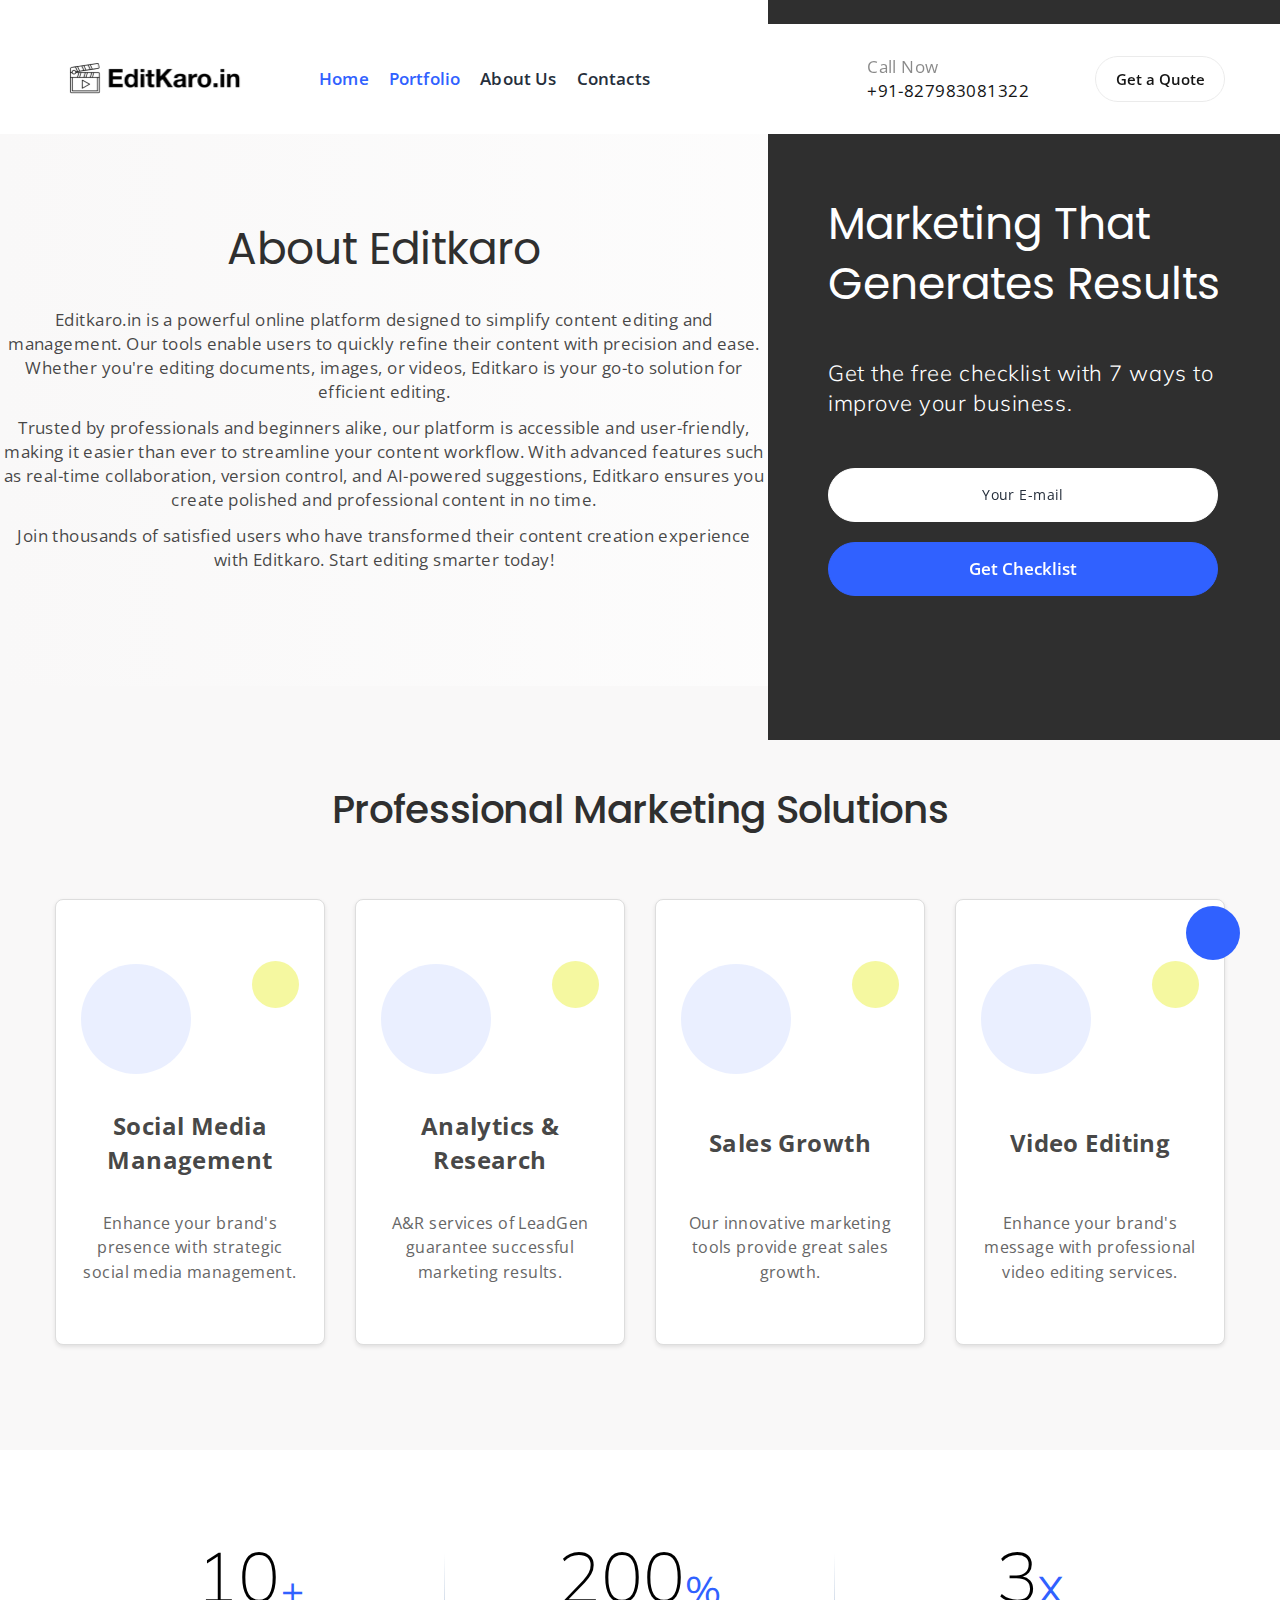
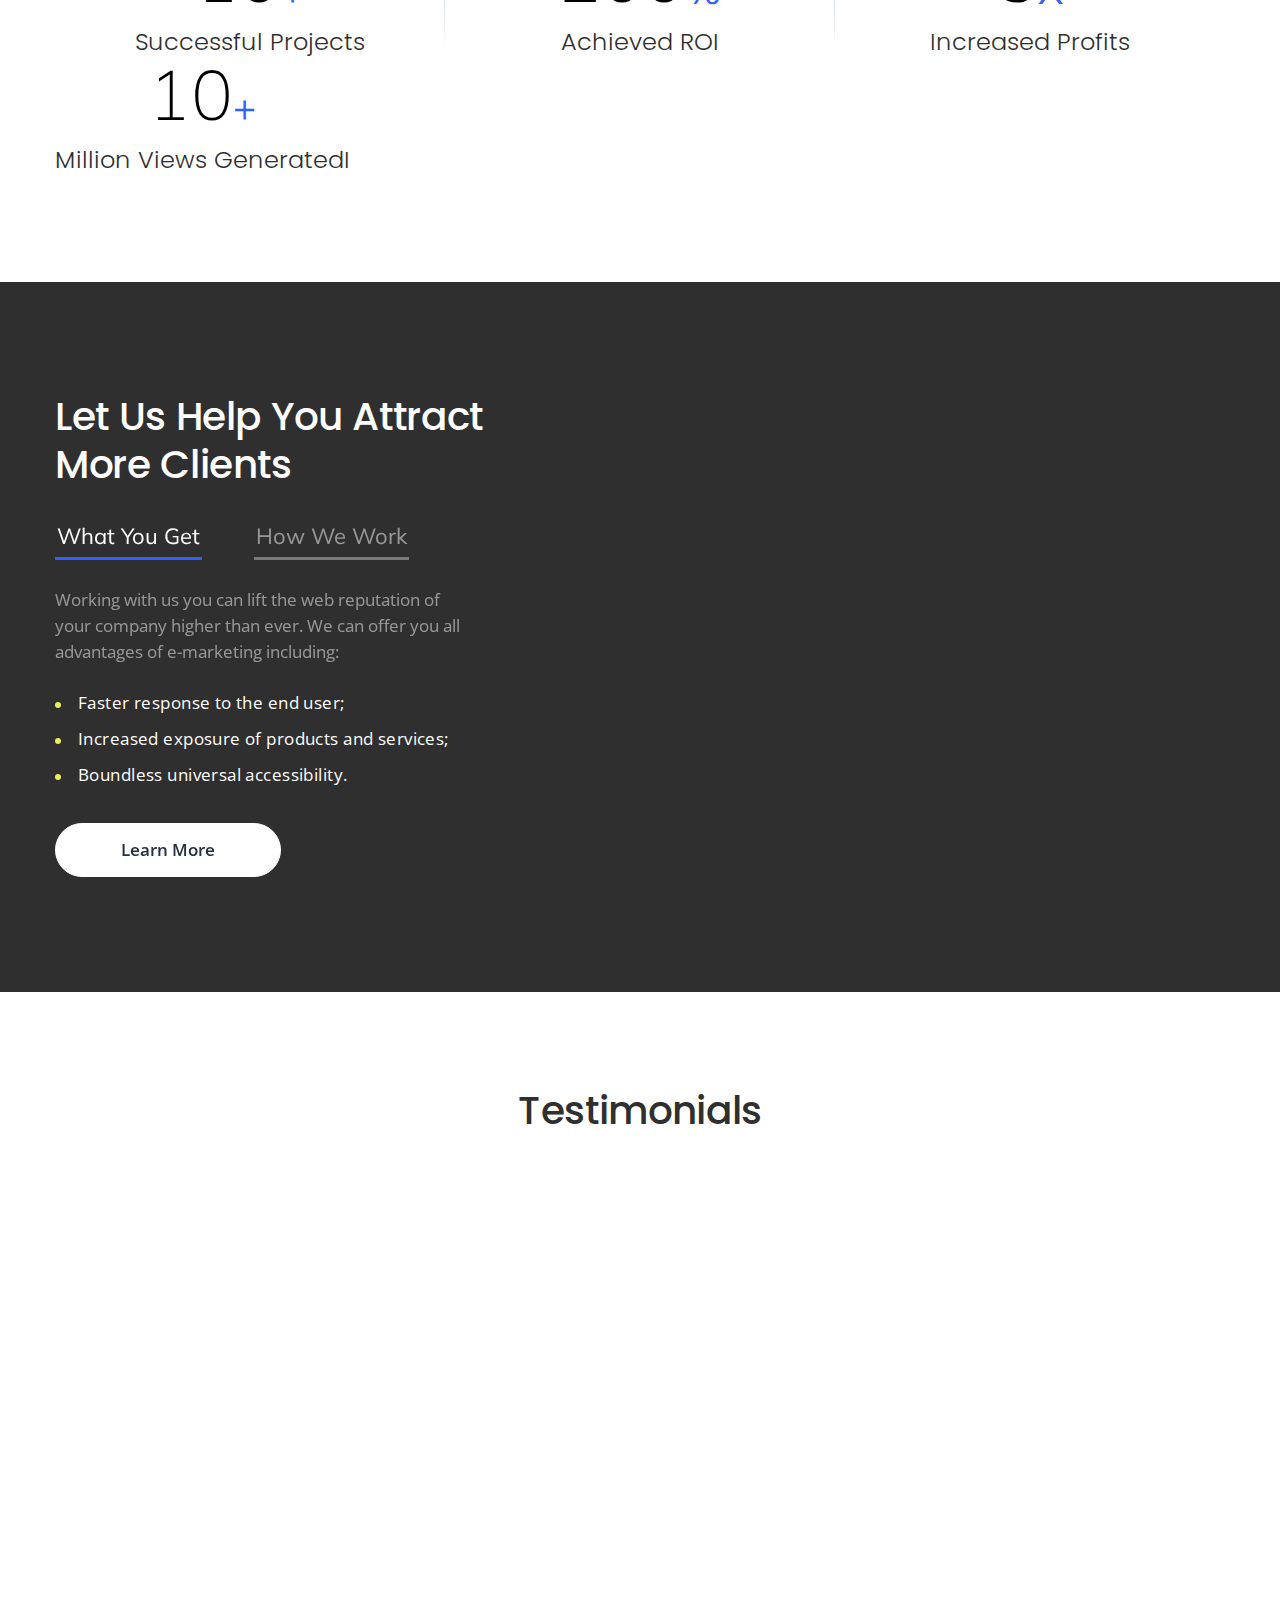
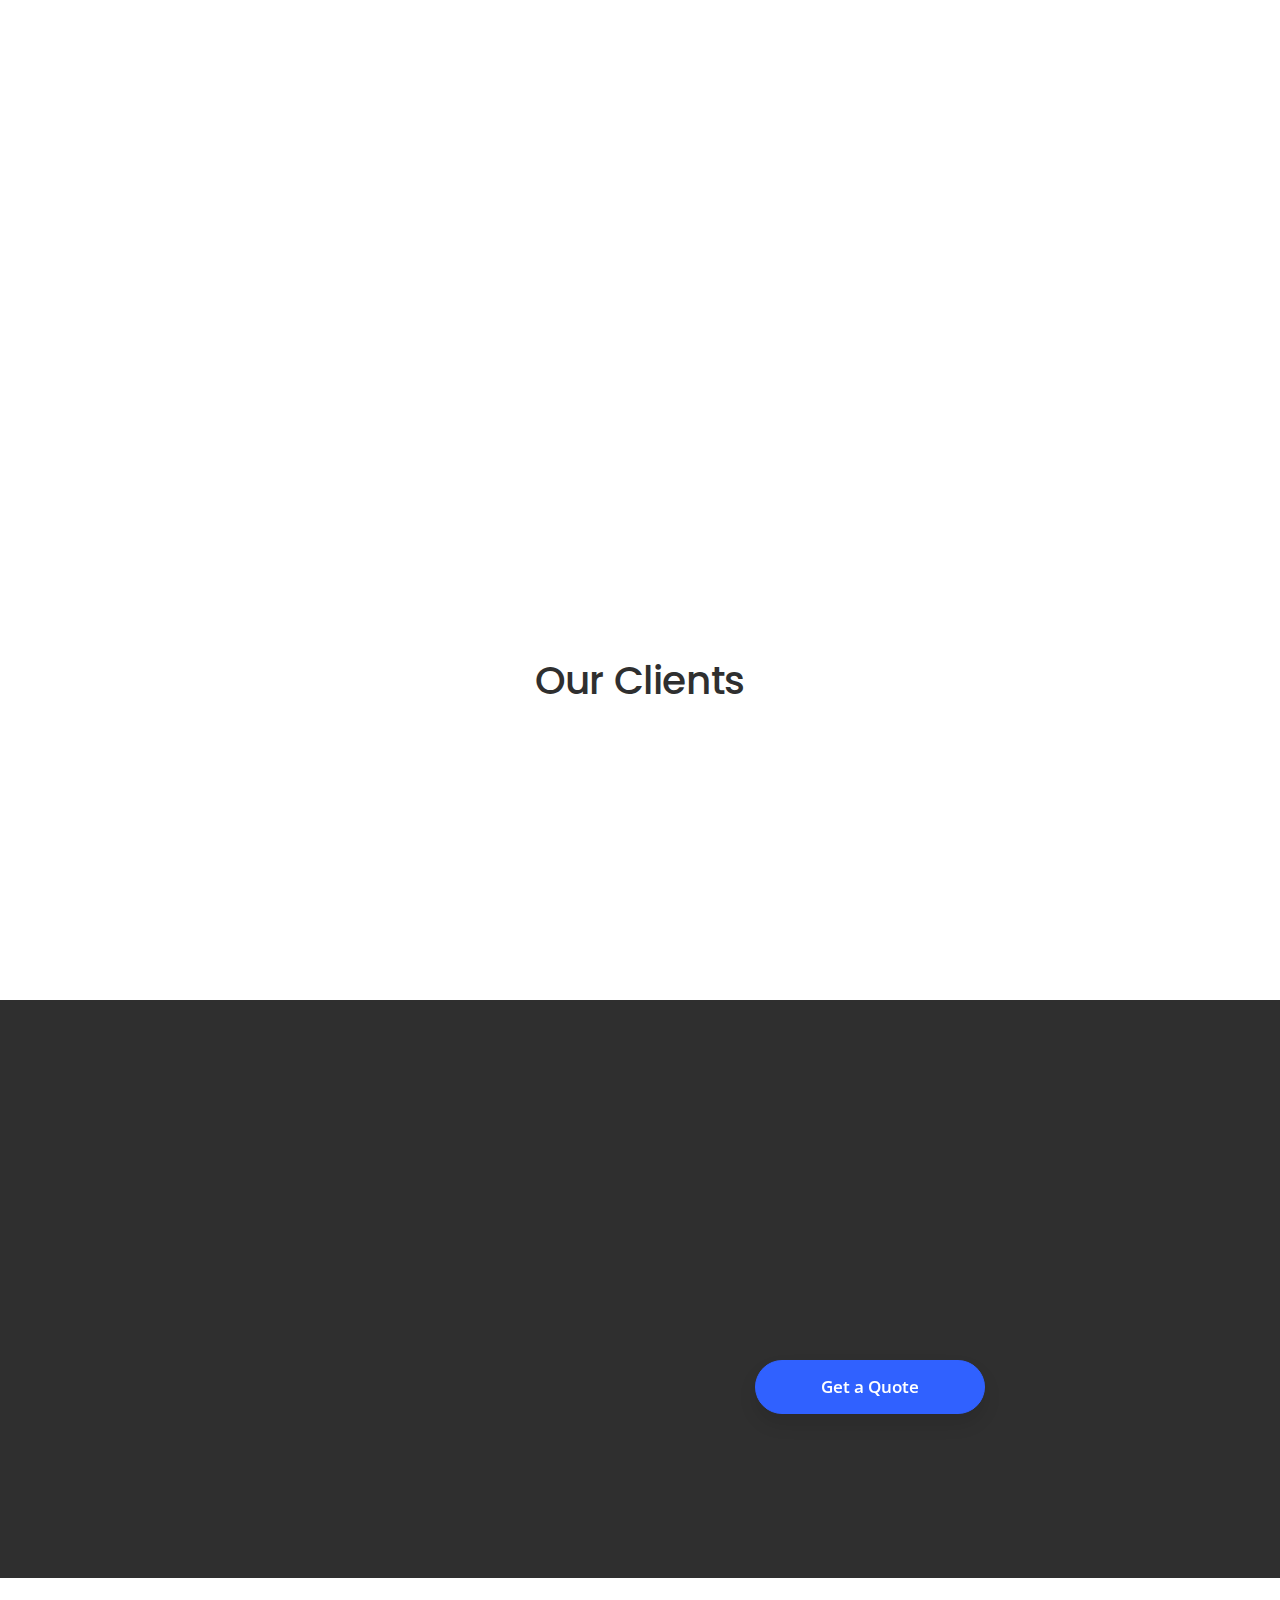
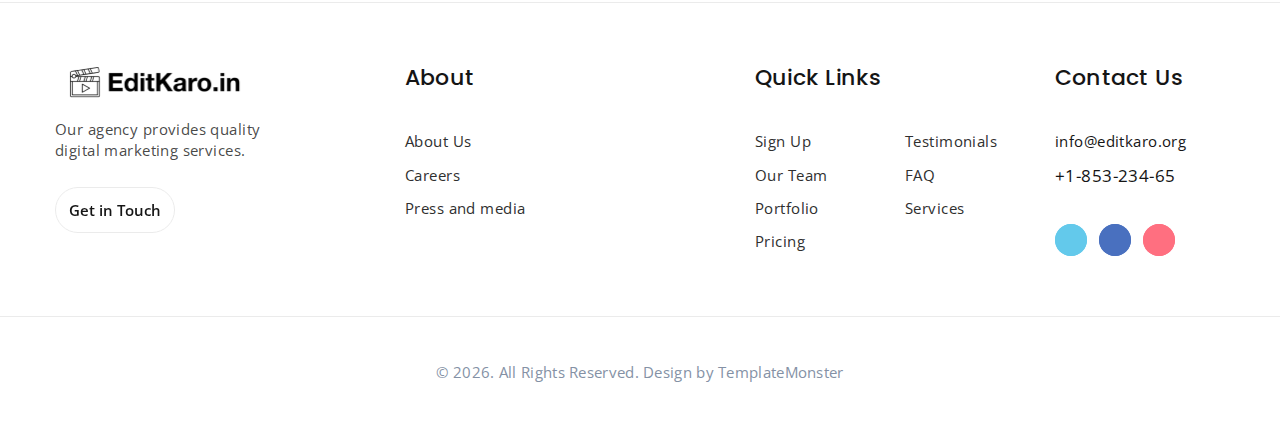
==== commit 4a51acfe: "Update index.html" ====
--- a/index.html
+++ b/index.html
@@ -81,13 +81,22 @@
             </div>
           </div>
         </div>
-        <div class="layout-4-item-left">
+        <div class="layout-4-item-left blue-box">
           <h2>About Editkaro</h2>
           <p>
               Editkaro.in is a powerful online platform designed to simplify content editing and management. 
               Our tools enable users to quickly refine their content with precision and ease. Whether you're 
               editing documents, images, or videos, Editkaro is your go-to solution for efficient editing.
           </p>
+          <p>
+              Trusted by professionals and beginners alike, our platform is accessible and user-friendly, making 
+              it easier than ever to streamline your content workflow. With advanced features such as real-time 
+              collaboration, version control, and AI-powered suggestions, Editkaro ensures you create polished 
+              and professional content in no time.
+          </p>
+          <p>
+              Join thousands of satisfied users who have transformed their content creation experience with 
+              Editkaro. Start editing smarter today!
       </div>
       
       </div>
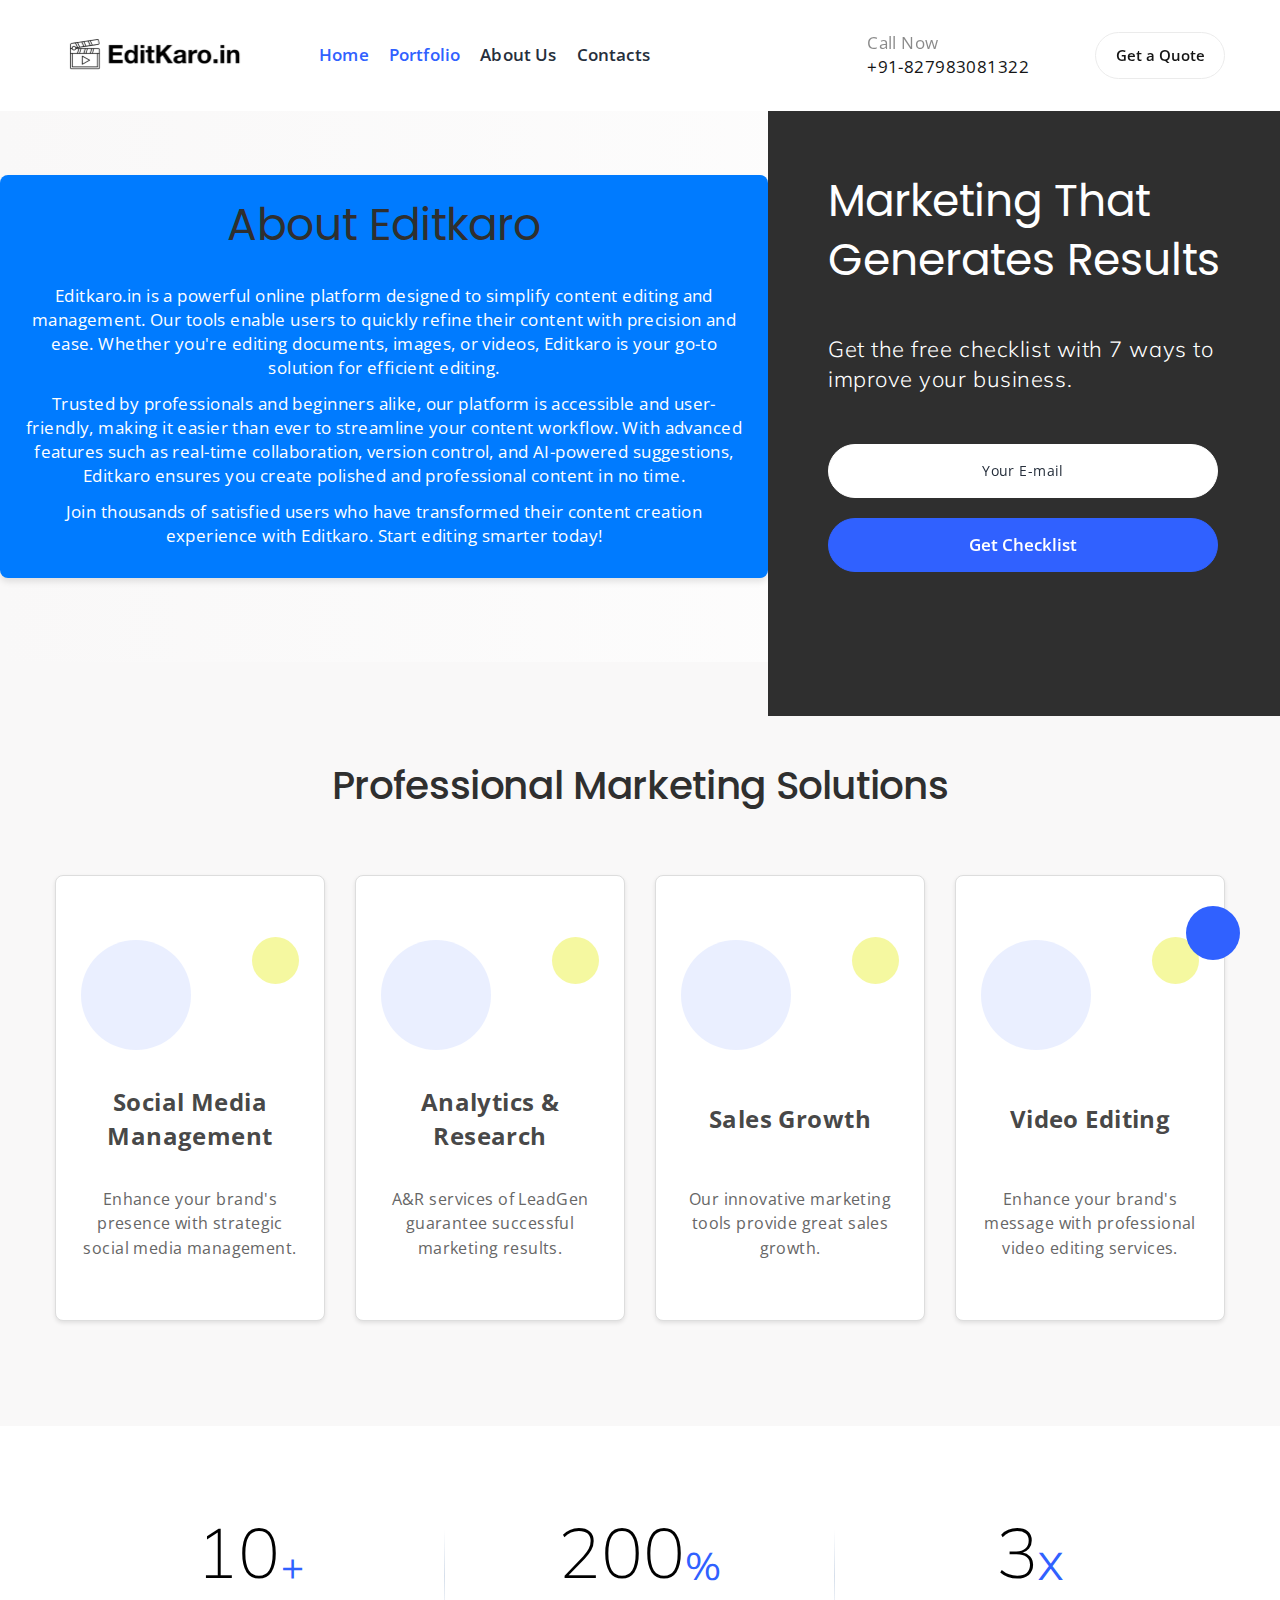
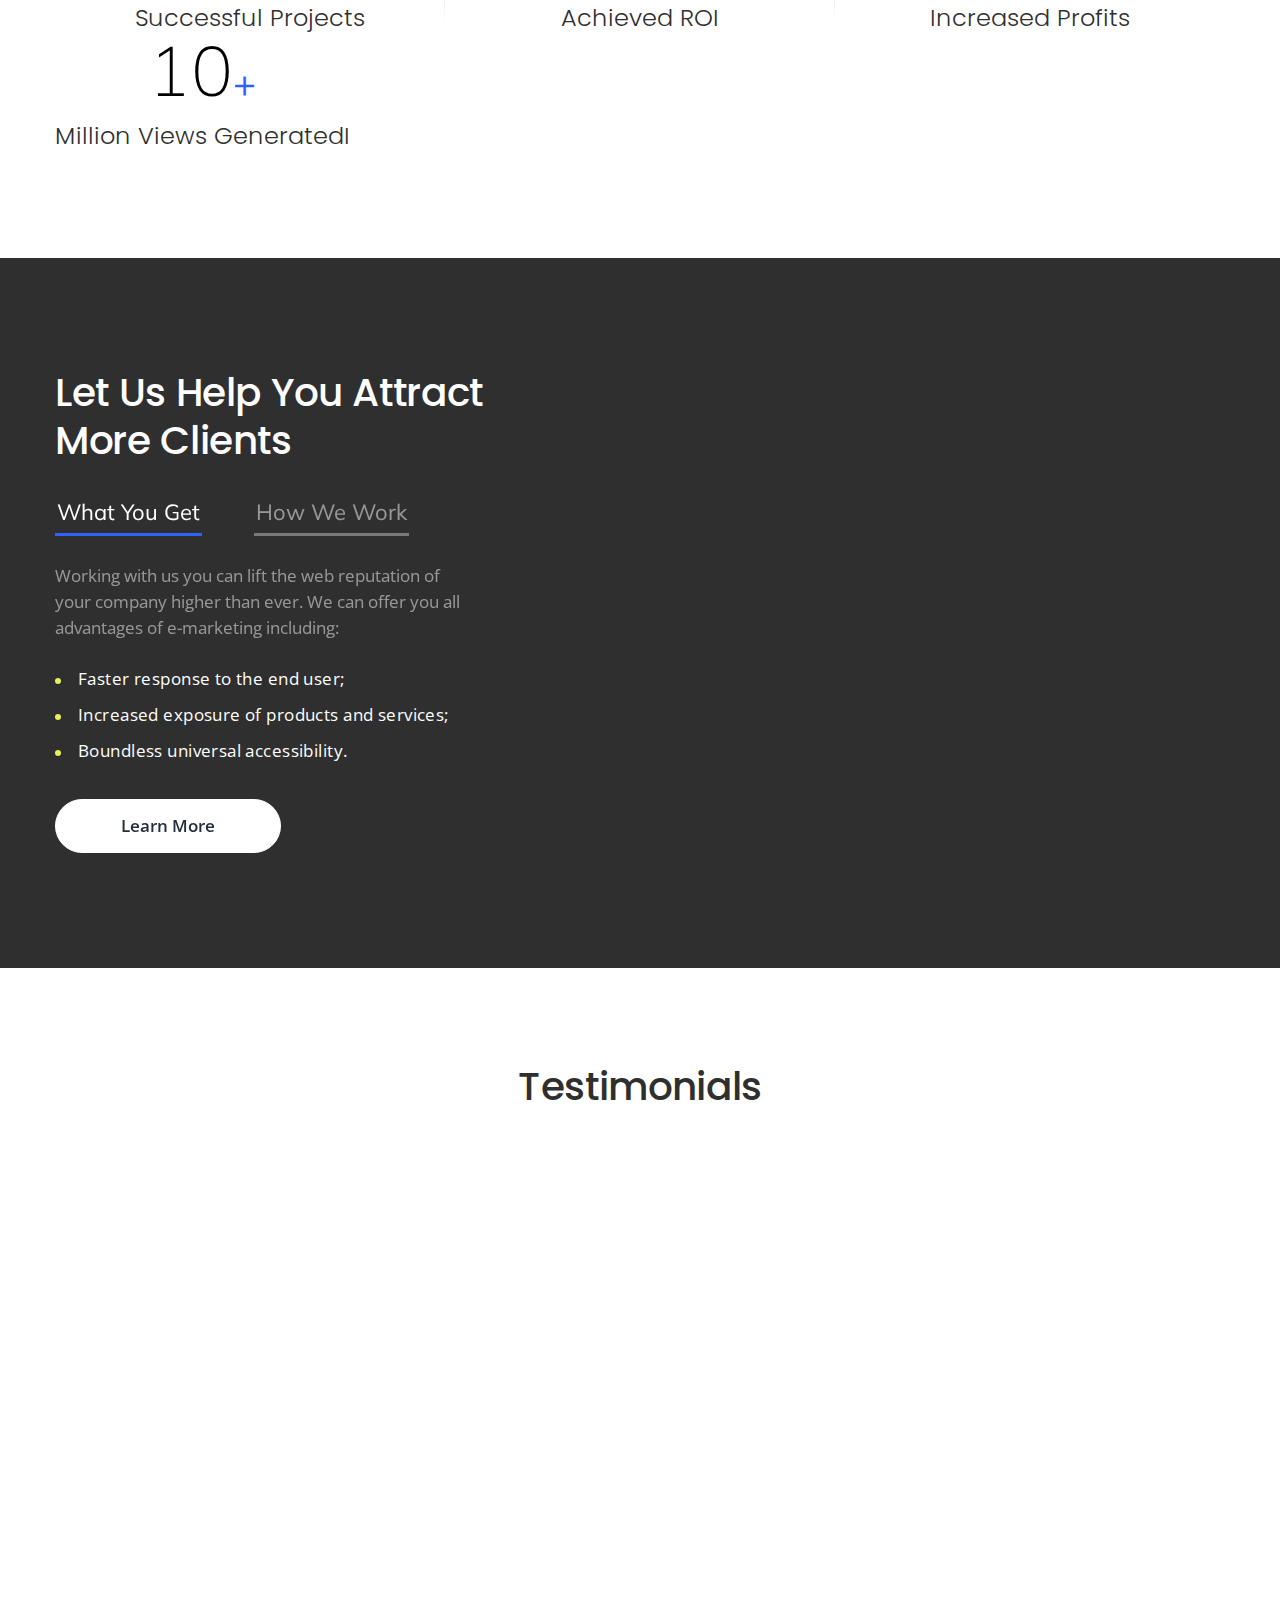
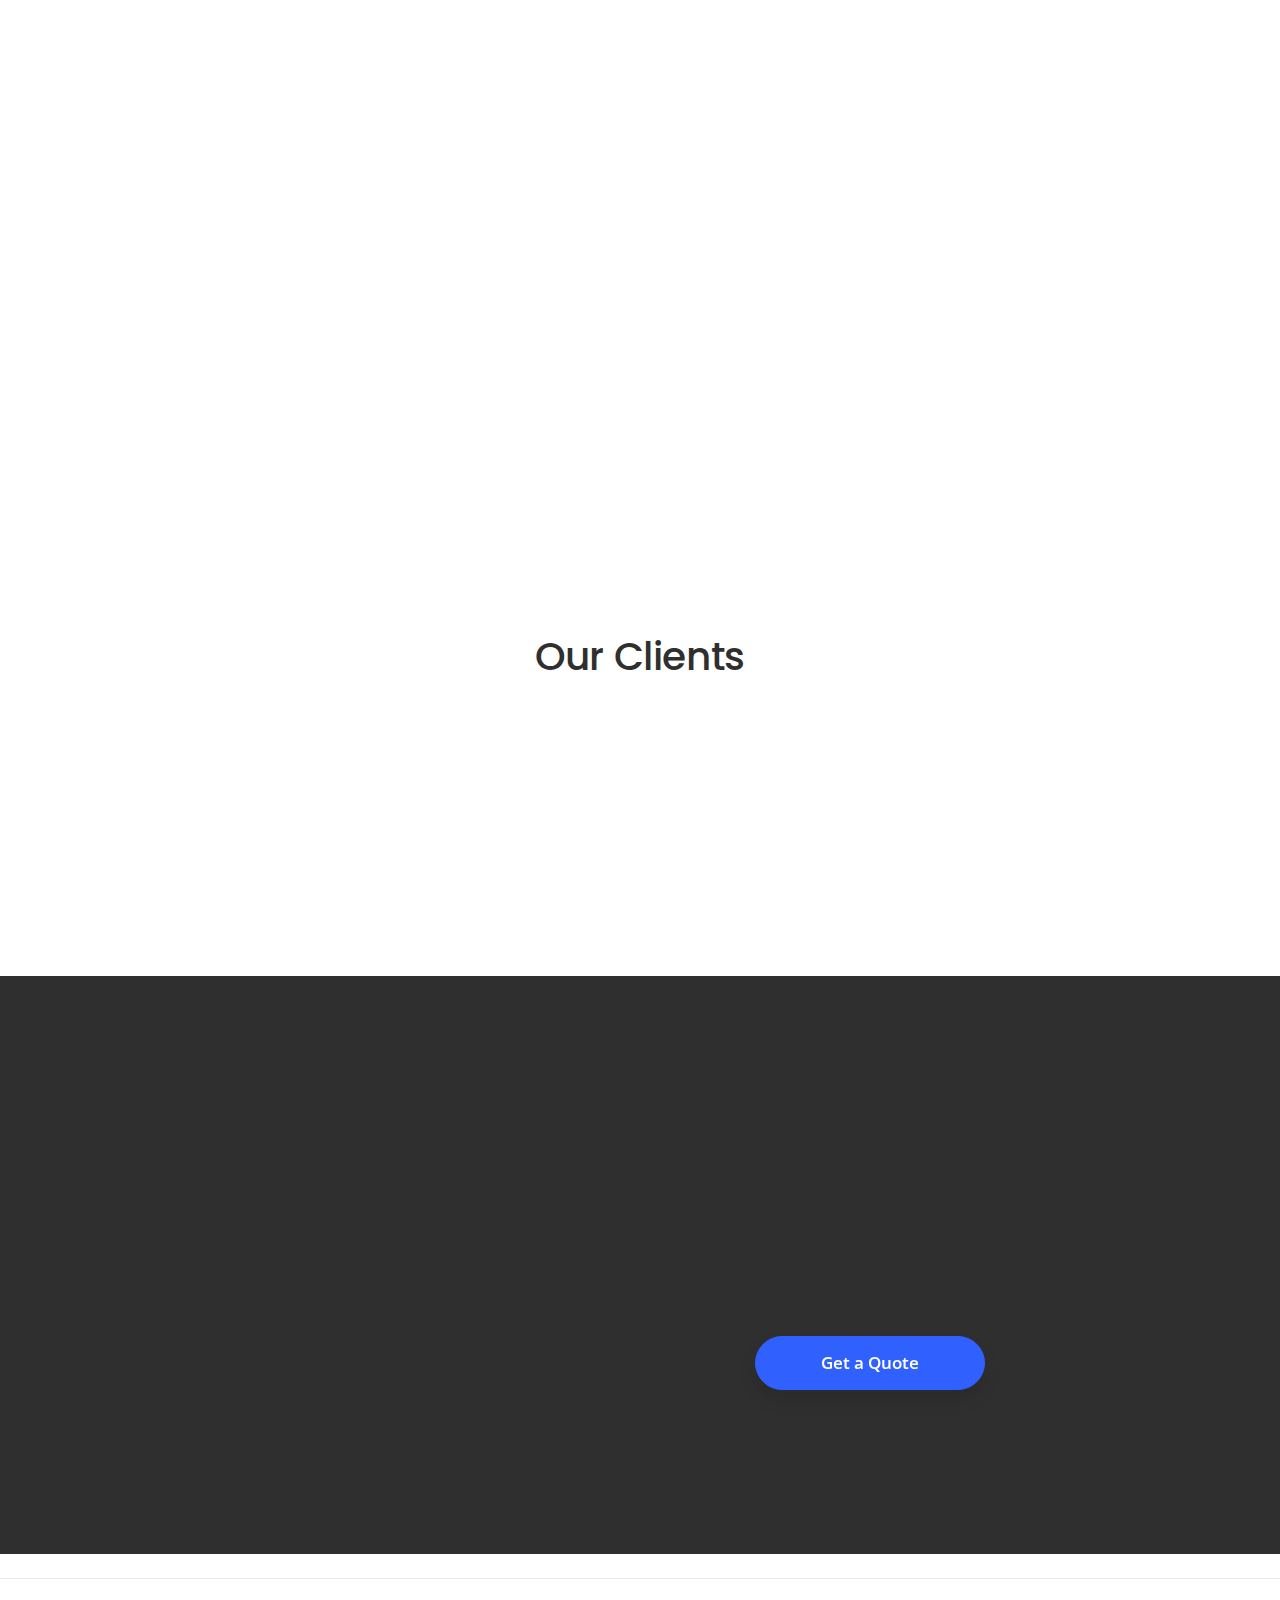
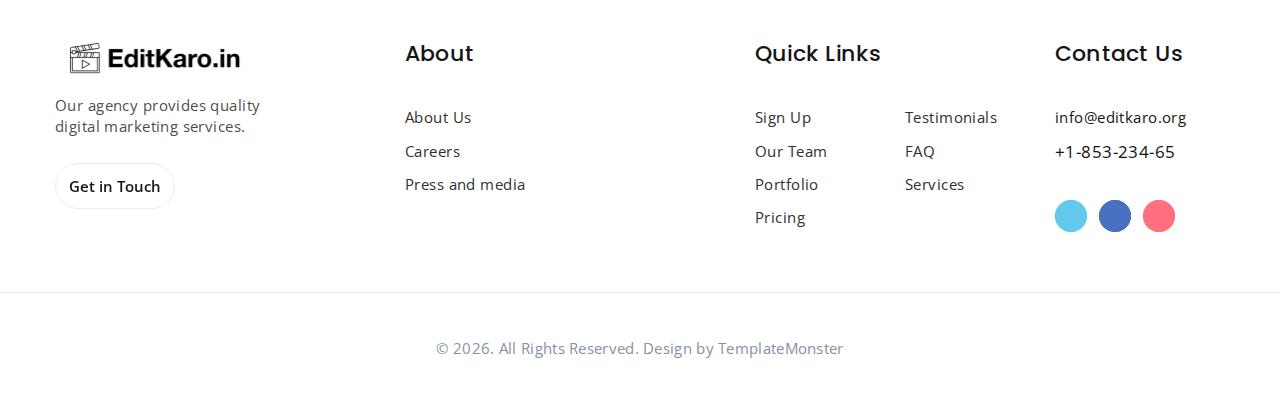
==== commit 6821d992: "Update index.html" ====
--- a/index.html
+++ b/index.html
@@ -25,7 +25,7 @@
       </div>
     </div>
     <div class="page">
-      <!-- Page Header--><a class="banner banner-top" href="https://www.templatemonster.com/website-templates/monstroid2.html" target="_blank"><img src="images/lenghty logo.jpeg" alt="" height="0"/></a>
+      <!-- Page Header-->
       <header class="section page-header">
         <!-- RD Navbar-->
         <div class="rd-navbar-wrap">
--- a/style.css
+++ b/style.css
@@ -10,6 +10,16 @@
 .bg-gray-900 h1,
 .bg-accent h1, .context-dark h2, .bg-gray-900 h2, .bg-accent h2, .context-dark h3, .bg-gray-900 h3, .bg-accent h3, .context-dark h4, .bg-gray-900 h4, .bg-accent h4, .context-dark h5, .bg-gray-900 h5, .bg-accent h5, .context-dark h6, .bg-gray-900 h6, .bg-accent h6, .context-dark .heading, .bg-gray-900 .heading, .bg-accent .heading {
 	color: #ffffff;
+}
+
+.blue-box {
+    background-color: #007BFF; /* Blue background */
+    padding: 20px;
+    border-radius: 8px;
+    color: white; /* White text */
+    box-shadow: 0 4px 6px rgba(0, 0, 0, 0.1); /* Soft shadow for depth */
+    max-width: 600px; /* Optional, limits width */
+    margin: 20px auto; /* Centering and spacing */
 }
 
 #about-us {
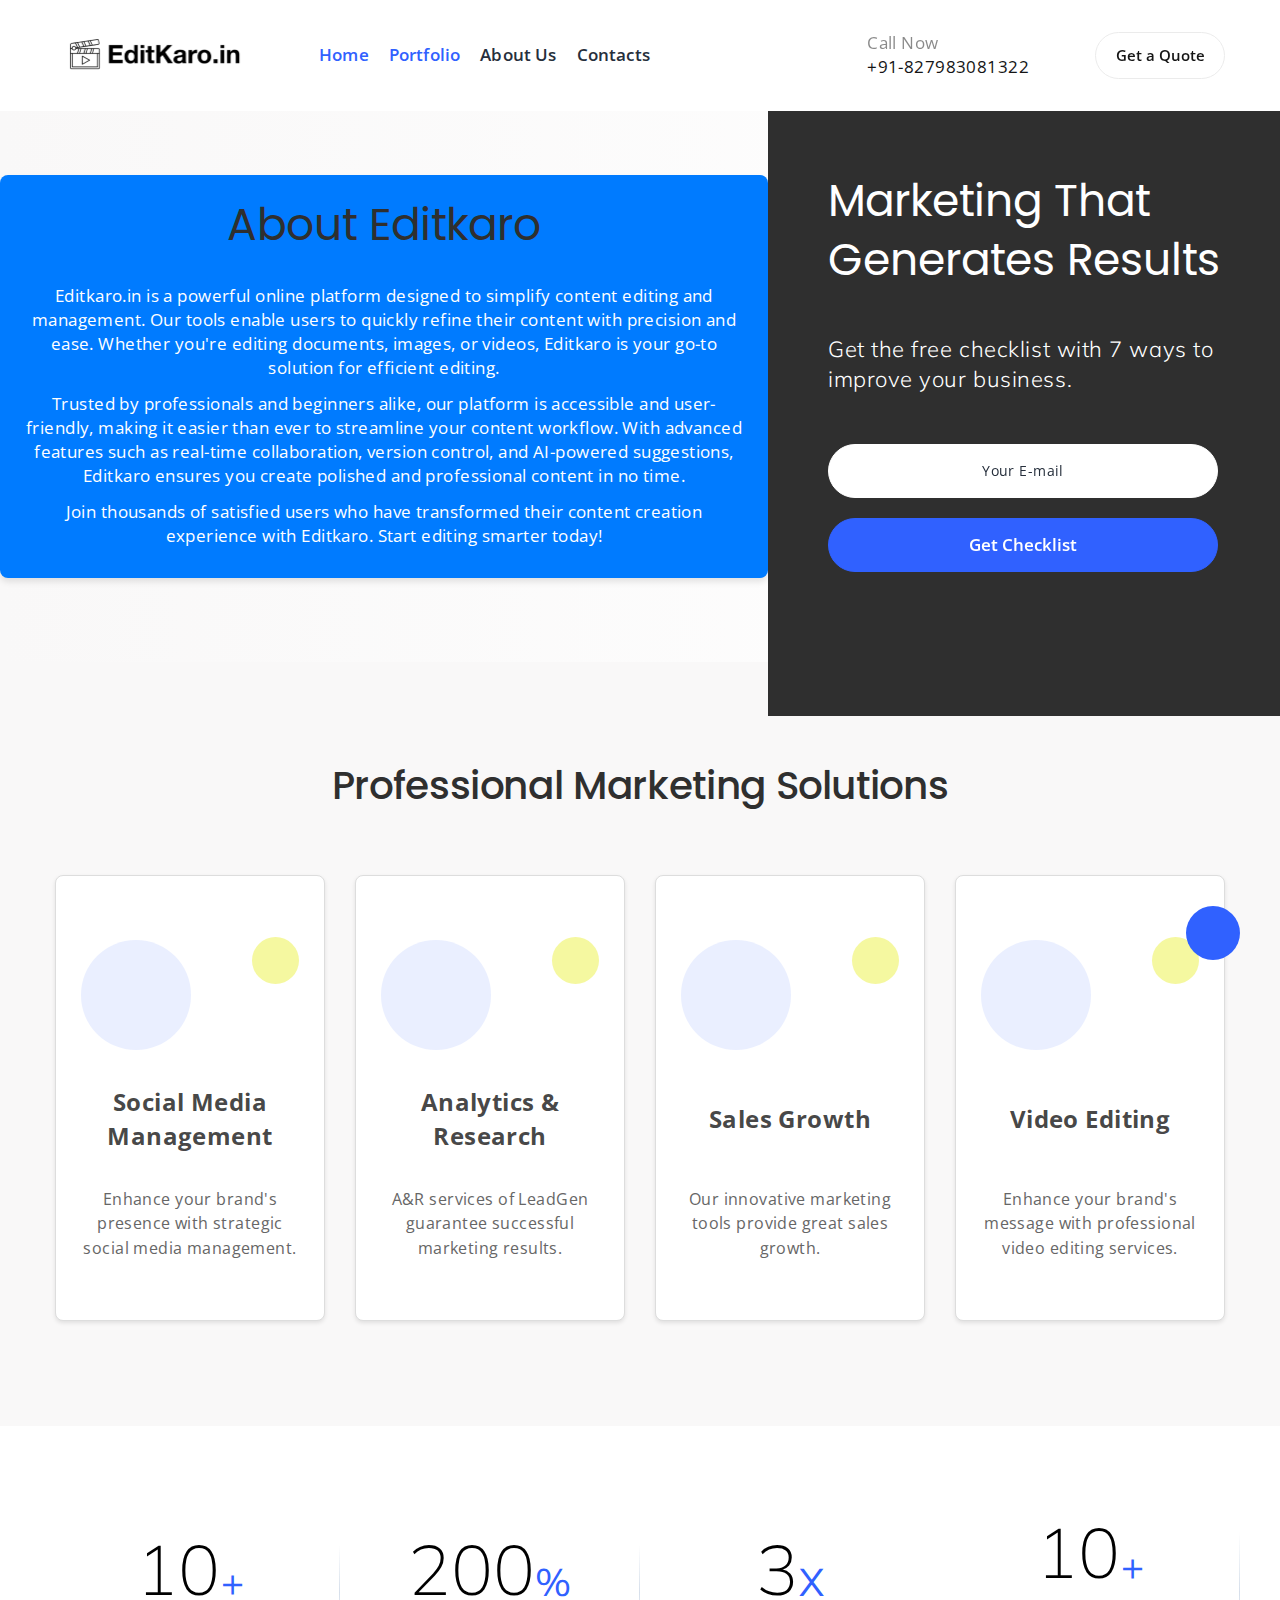
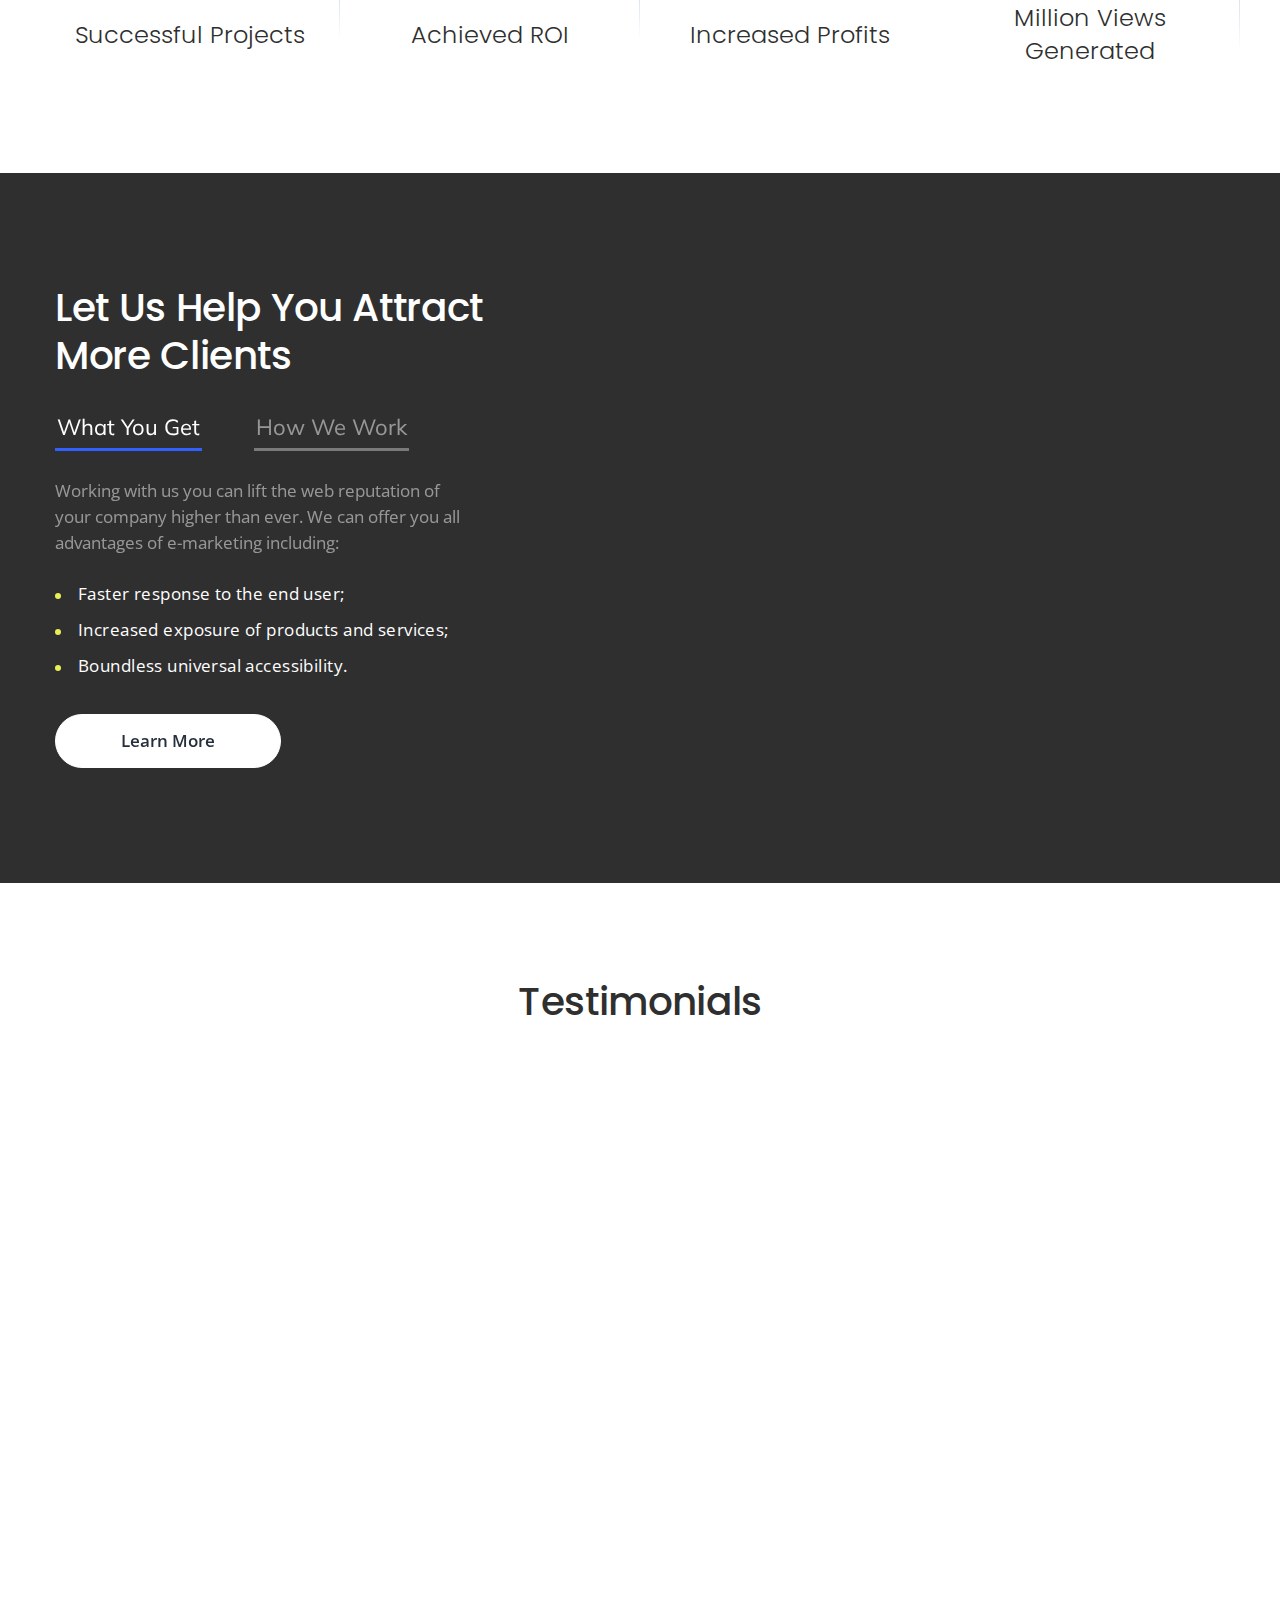
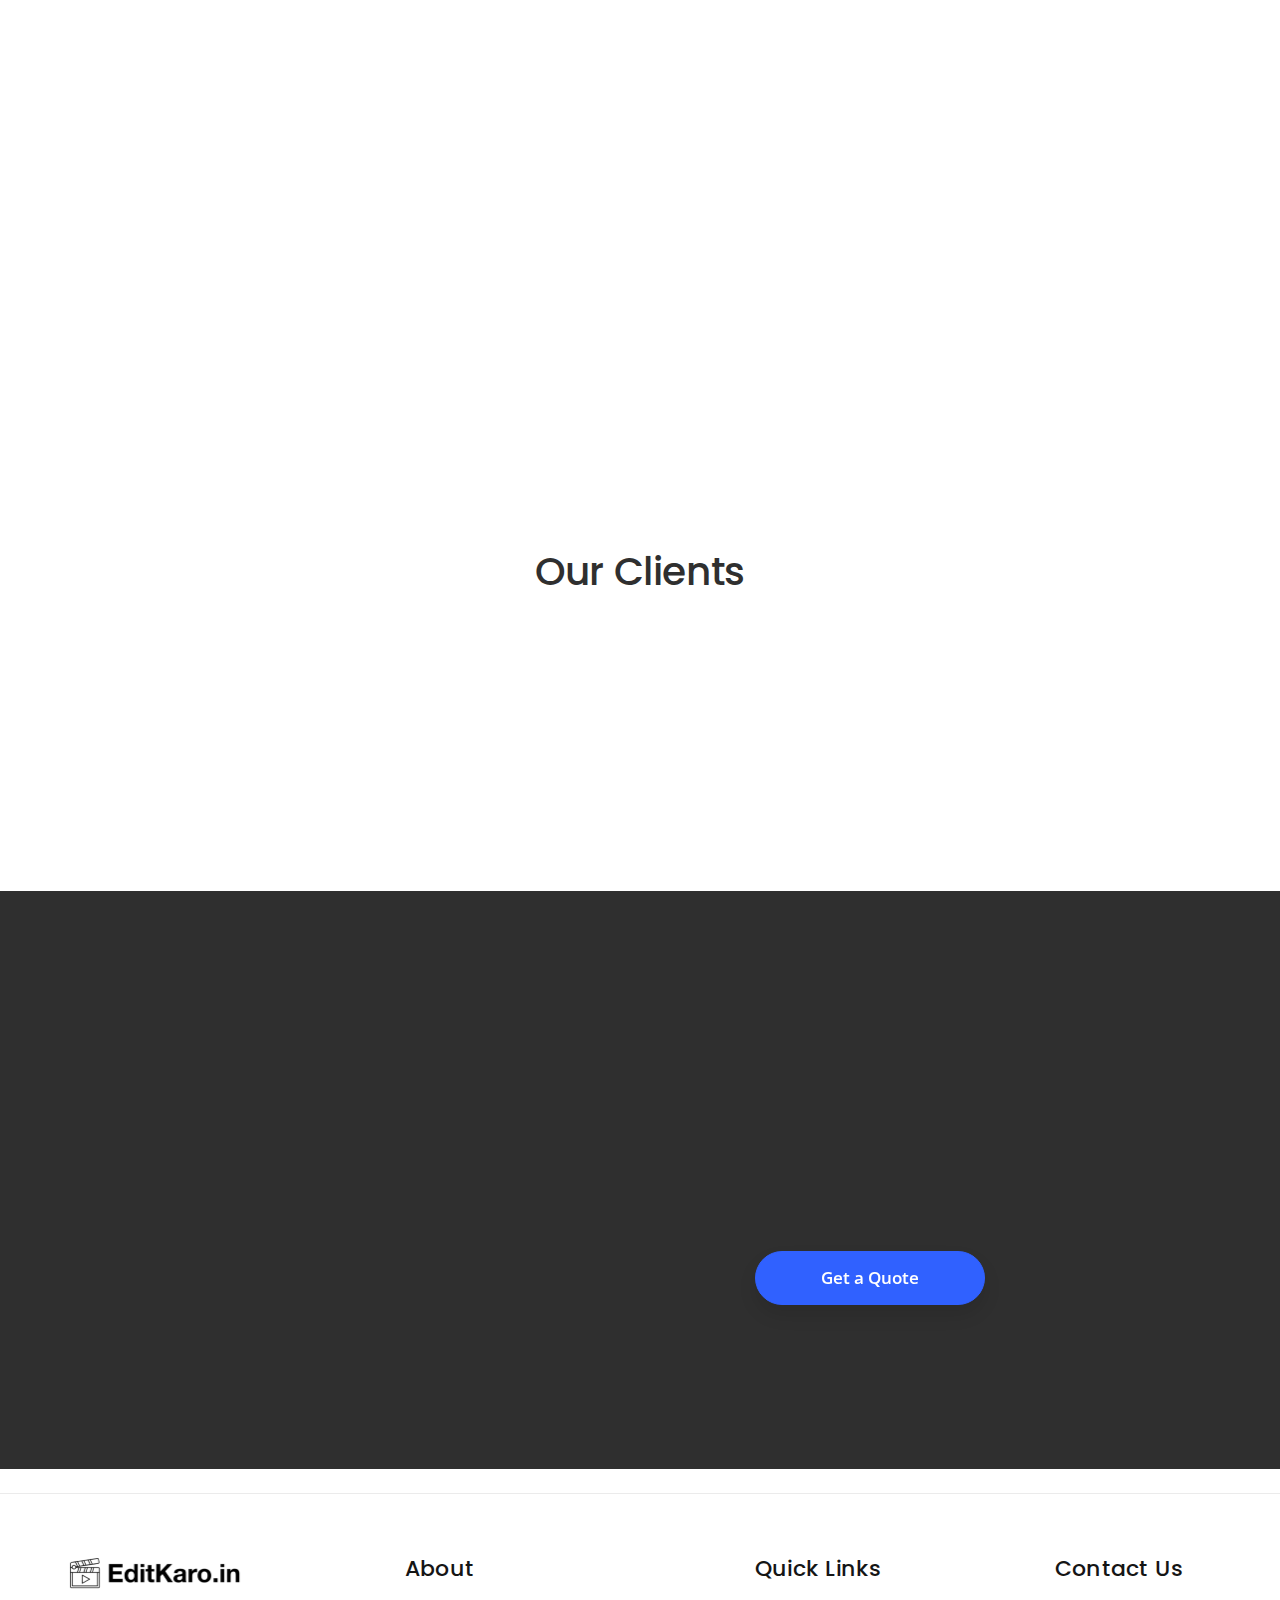
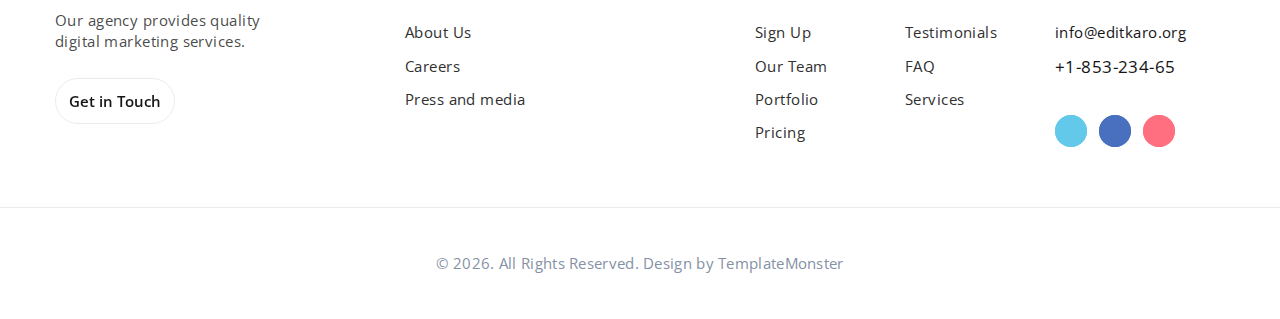
==== commit baa2fa9a: "Update index.html" ====
--- a/index.html
+++ b/index.html
@@ -166,48 +166,48 @@
 </section>
 
       <!-- Counters-->
-      <section class="section section-md text-center">
-        <div class="container">
-          <div class="layout-bordered-1">
-            <div class="layout-bordered-1-item">
-              <!-- Counter Classic-->
-              <article class="counter-classic">
-                <div class="counter-classic-main">
-                  <div class="counter">10</div><span class="small text-primary">+</span>
-                </div>
-                <h4 class="counter-classic-title">Successful Projects</h4>
-              </article>
-            </div>
-            <div class="layout-bordered-1-item">
-              <!-- Counter Classic-->
-              <article class="counter-classic">
-                <div class="counter-classic-main">
-                  <div class="counter">200</div><span class="small text-primary">%</span>
-                </div>
-                <h4 class="counter-classic-title">Achieved ROI</h4>
-              </article>
-            </div>
-            <div class="layout-bordered-1-item">
-              <!-- Counter Classic-->
-              <article class="counter-classic">
-                <div class="counter-classic-main">
-                  <div class="counter">3</div><span class="small text-primary">X</span>
-                </div>
-                <h4 class="counter-classic-title">Increased Profits</h4>
-              </article>
-            </div>
-            <!-- Counter Classic-->
-              <article class="counter-classic">
-                <div class="counter-classic-main">
-                  <div class="counter">10</div><span class="small text-primary">+</span>
-                </div>
-                <h4 class="counter-classic-title">Million Views GeneratedI</h4>
-              </article>
-            </div>
-            <div class="layout-bordered-1-item">
-          </div>
-        </div>
-      </section>
+<section class="section section-md text-center">
+  <div class="container">
+    <div class="layout-bordered-1 row">
+      <div class="layout-bordered-1-item col-lg-3 col-md-6 col-sm-12">
+        <!-- Counter Classic-->
+        <article class="counter-classic">
+          <div class="counter-classic-main">
+            <div class="counter">10</div><span class="small text-primary">+</span>
+          </div>
+          <h4 class="counter-classic-title">Successful Projects</h4>
+        </article>
+      </div>
+      <div class="layout-bordered-1-item col-lg-3 col-md-6 col-sm-12">
+        <!-- Counter Classic-->
+        <article class="counter-classic">
+          <div class="counter-classic-main">
+            <div class="counter">200</div><span class="small text-primary">%</span>
+          </div>
+          <h4 class="counter-classic-title">Achieved ROI</h4>
+        </article>
+      </div>
+      <div class="layout-bordered-1-item col-lg-3 col-md-6 col-sm-12">
+        <!-- Counter Classic-->
+        <article class="counter-classic">
+          <div class="counter-classic-main">
+            <div class="counter">3</div><span class="small text-primary">X</span>
+          </div>
+          <h4 class="counter-classic-title">Increased Profits</h4>
+        </article>
+      </div>
+      <div class="layout-bordered-1-item col-lg-3 col-md-6 col-sm-12">
+        <!-- Counter Classic-->
+        <article class="counter-classic">
+          <div class="counter-classic-main">
+            <div class="counter">10</div><span class="small text-primary">+</span>
+          </div>
+          <h4 class="counter-classic-title">Million Views Generated</h4>
+        </article>
+      </div>
+    </div>
+  </div>
+</section>
 
       <!-- What We Do-->
       <section class="section section-xl bg-gray-900" id="what-we-do">
